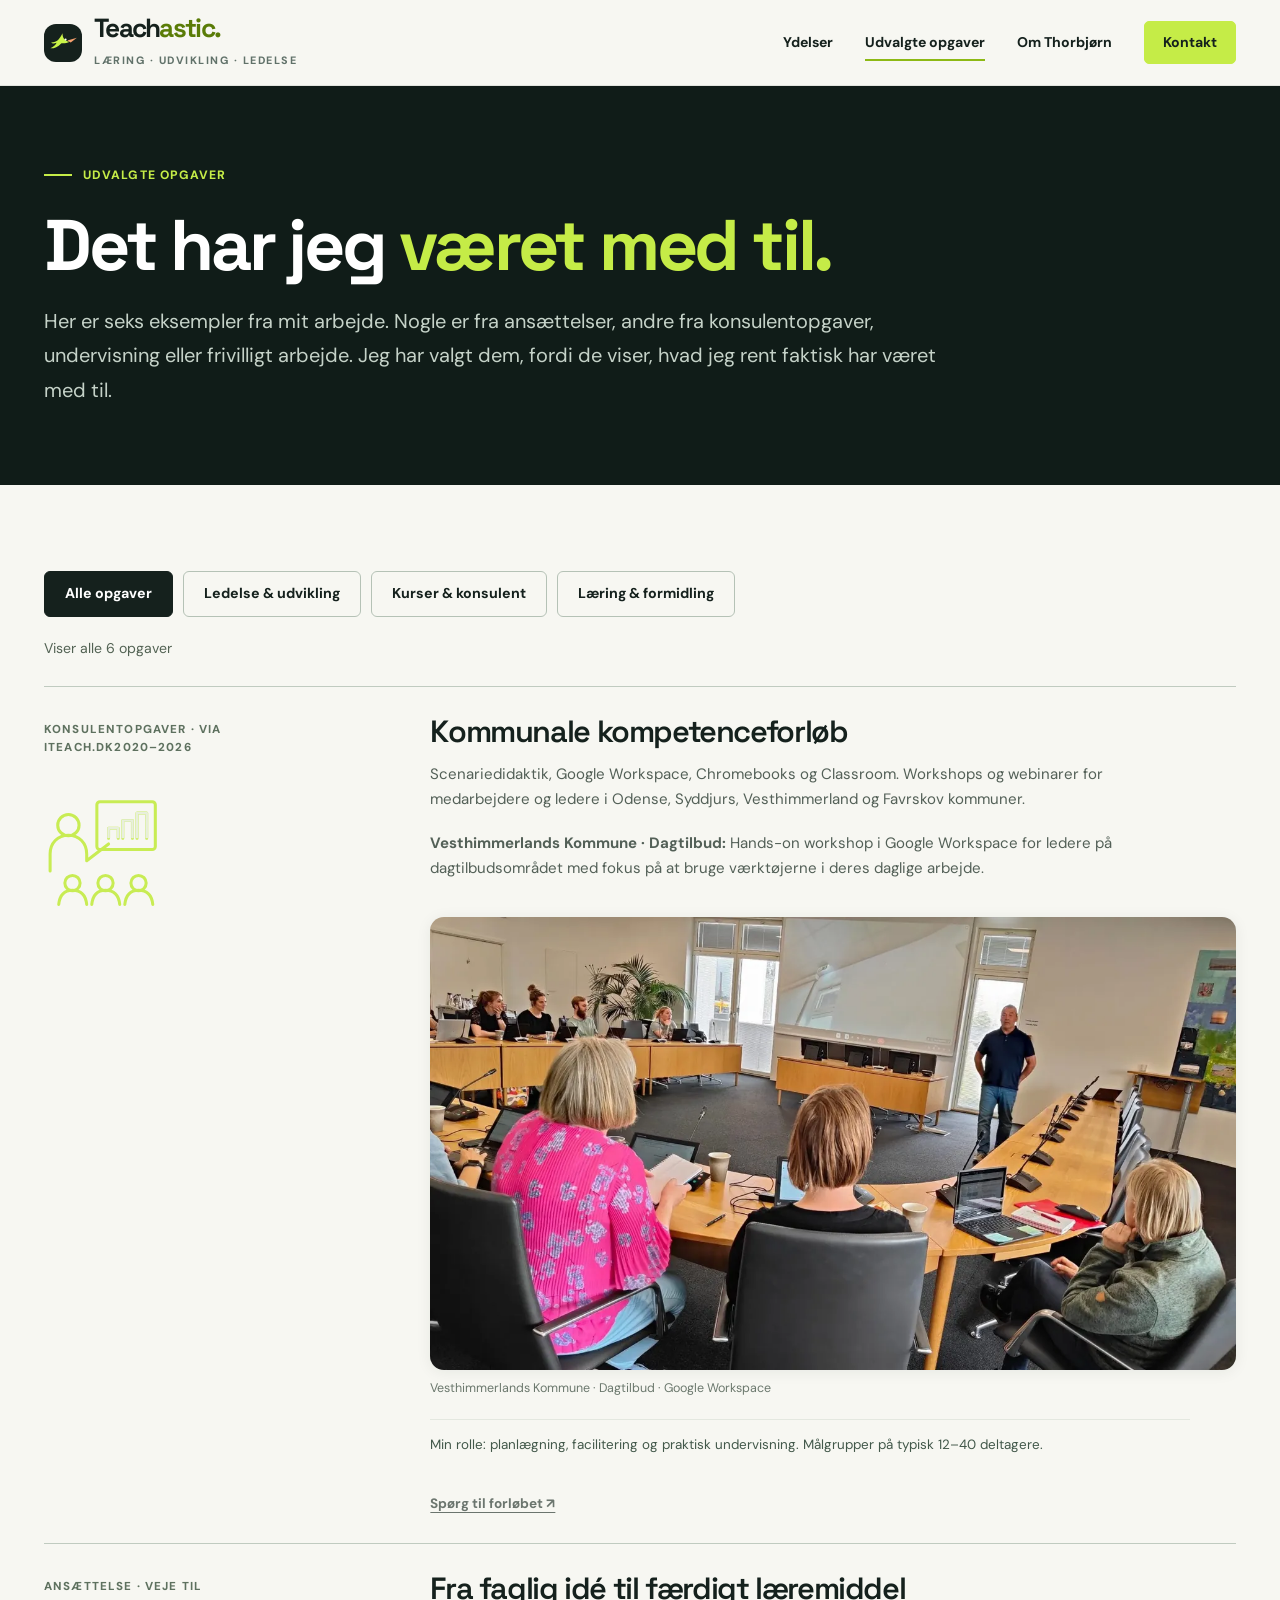
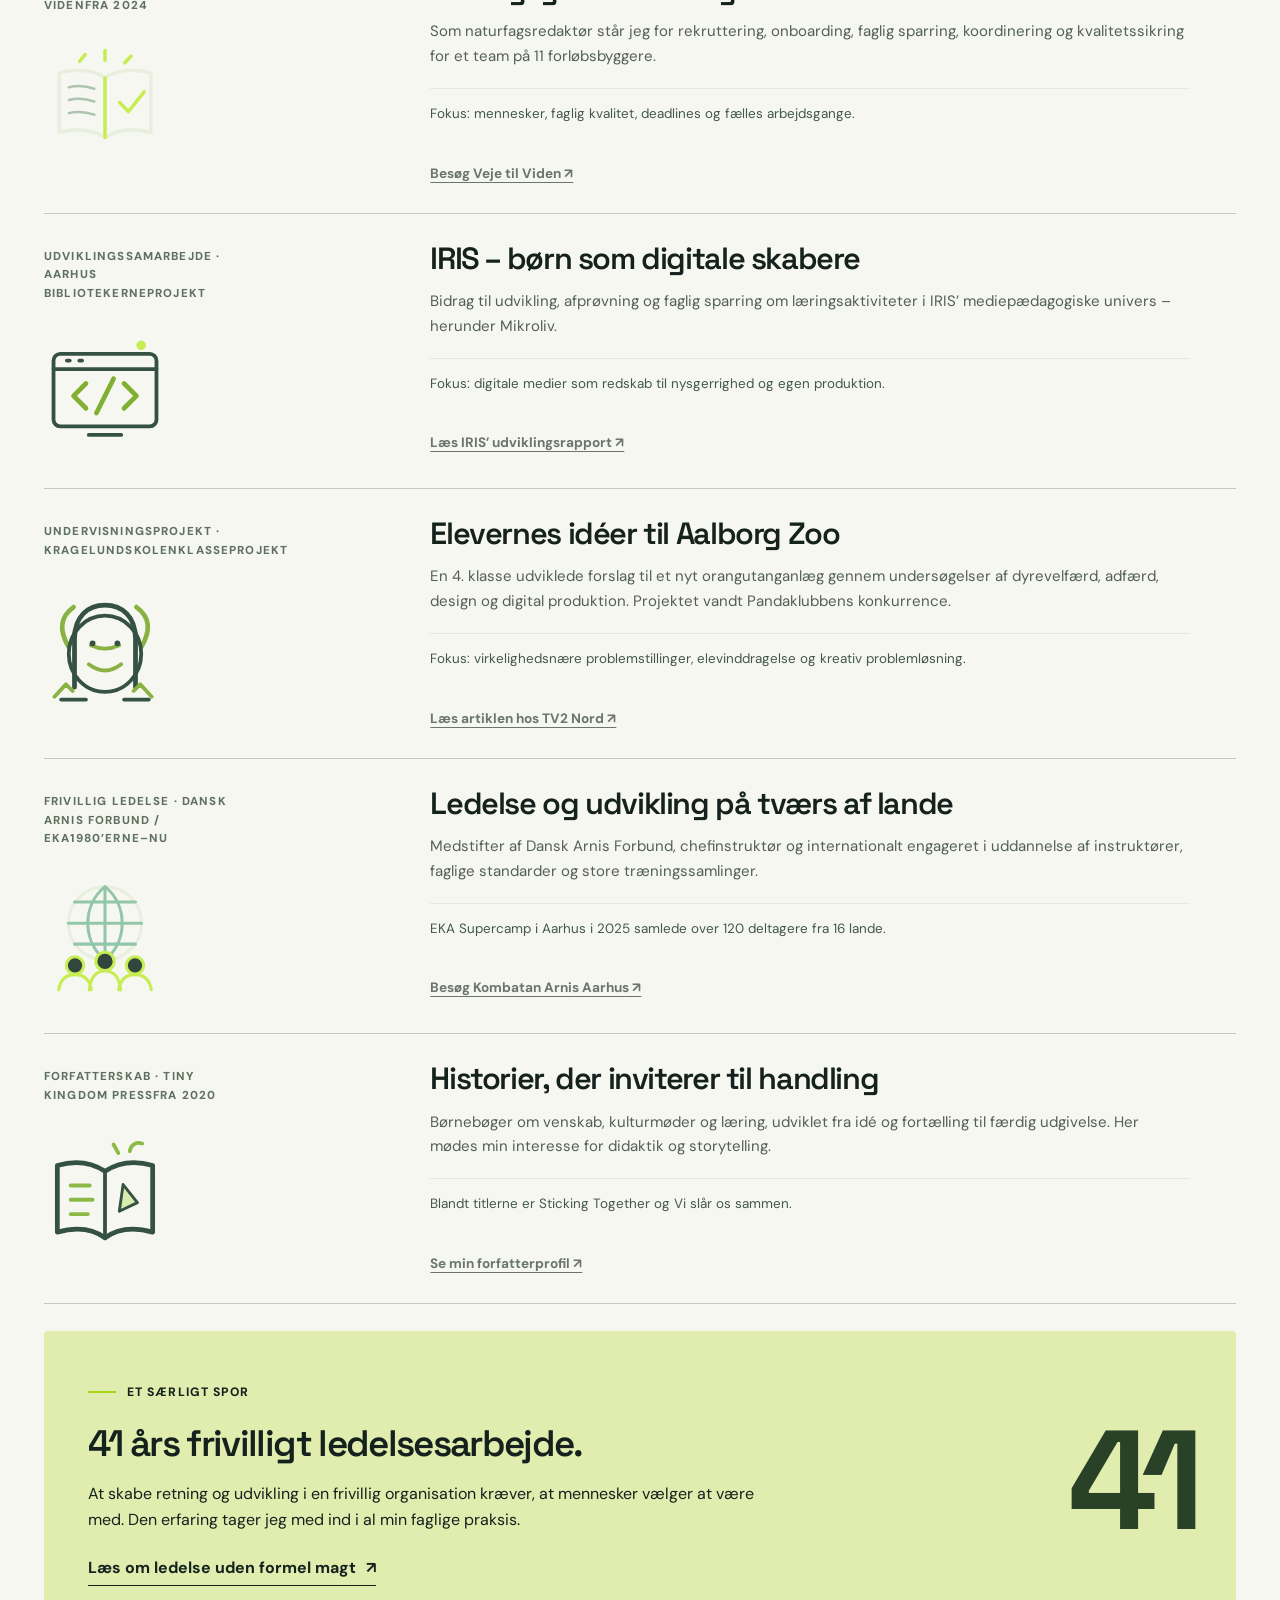
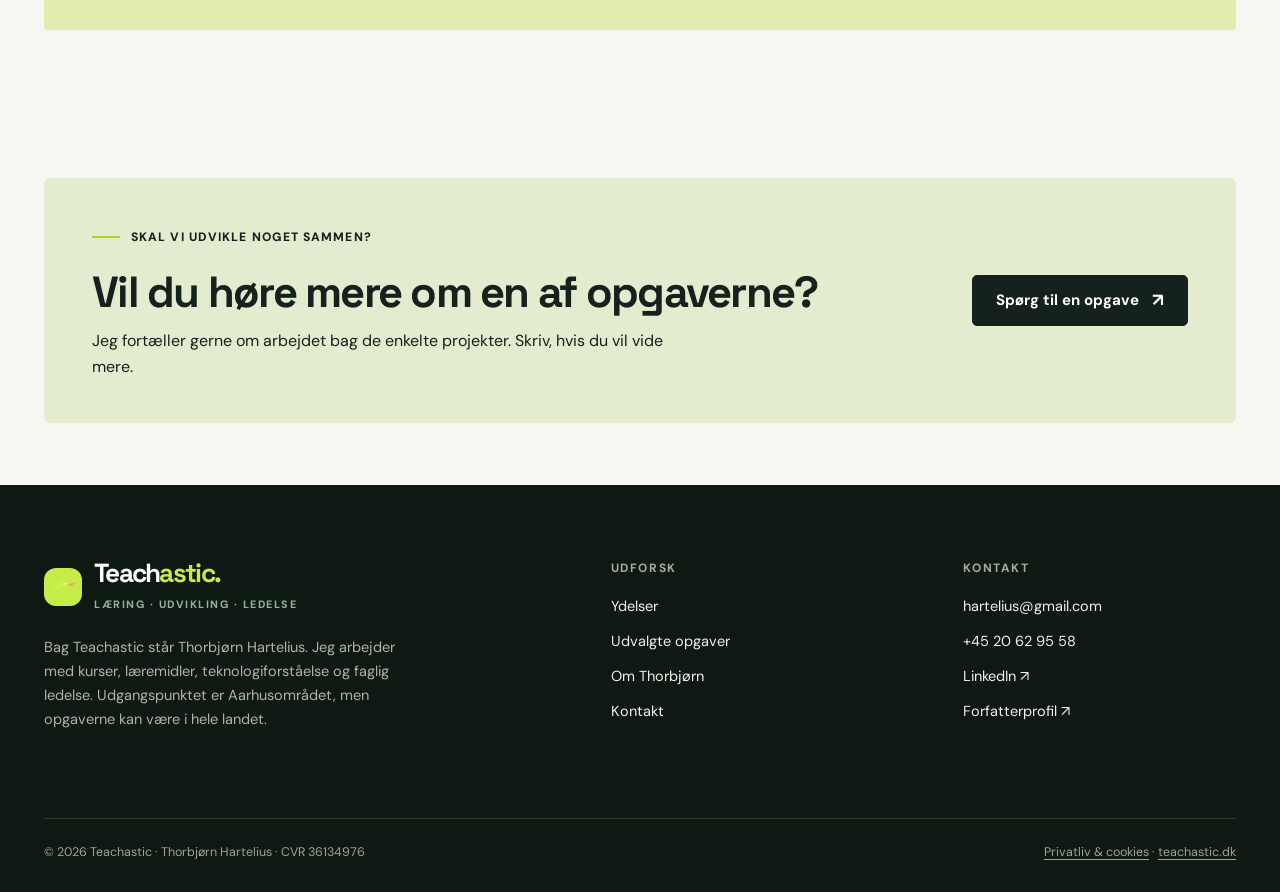
==== cases.html @ b23a57dc "Præcisér Vesthimmerlands Kommune: dagtilbud og Google Workspace" ====
<!doctype html><html lang="da"><head><meta charset="utf-8"><meta name="viewport" content="width=device-width,initial-scale=1"><meta name="theme-color" content="#101c18"><meta name="description" content="Konkrete projekter fra Thorbjørn Hartelius: kommunale konsulentforløb, Veje til Viden, IRIS, Aalborg Zoo, internationalt frivilligt lederskab og forfatterskab."><title>Udvalgte opgaver og cases | Teachastic</title><link rel="canonical" href="https://www.teachastic.dk/cases.html"><meta property="og:type" content="website"><meta property="og:locale" content="da_DK"><meta property="og:title" content="Udvalgte opgaver og cases | Teachastic"><meta property="og:description" content="Konkrete projekter fra Thorbjørn Hartelius: kommunale konsulentforløb, Veje til Viden, IRIS, Aalborg Zoo, internationalt frivilligt lederskab og forfatterskab."><meta property="og:url" content="https://www.teachastic.dk/cases.html"><link rel="icon" type="image/svg+xml" href="assets/favicon.svg"><link rel="stylesheet" href="assets/style.css"><script src="assets/site.js" defer></script><script type="application/ld+json">{"@context": "https://schema.org", "@type": "ProfessionalService", "name": "Teachastic", "url": "https://www.teachastic.dk/", "description": "Læring, kompetenceudvikling og ledelse i praksis", "founder": {"@type": "Person", "name": "Thorbjørn Hartelius"}, "areaServed": "Danmark", "email": "hartelius@gmail.com", "telephone": "+45 20 62 95 58"}</script></head><body><a href="#main" class="skip-link">Gå til indhold</a><header class="site-header"><div class="container nav-shell"><a class="brand" href="index.html" aria-label="Teachastic – til forsiden"><span class="brand-icon"><img src="assets/teachastic-bird.svg" alt="" width="33" height="33"></span><span><span class="brand-name">Teach<span class="accent">astic.</span></span><span class="brand-caption">Læring · Udvikling · Ledelse</span></span></a><button type="button" class="menu-toggle" aria-label="Åbn menu" aria-expanded="false" aria-controls="main-navigation"><svg viewBox="0 0 24 24" fill="none" stroke="currentColor" stroke-width="2" aria-hidden="true"><path d="M4 7h16M4 12h16M4 17h16"/></svg></button><nav class="nav-links" id="main-navigation" aria-label="Hovednavigation"><a href="ydelser.html">Ydelser</a><a href="cases.html" aria-current="page">Udvalgte opgaver</a><a href="om.html">Om Thorbjørn</a><a href="kontakt.html" class="button button-solid">Kontakt</a></nav></div></header><main id="main"><section class="page-hero"><div class="container"><span class="eyebrow on-dark">Udvalgte opgaver</span><h1>Det har jeg <em>været med til.</em></h1><p>Her er seks eksempler fra mit arbejde. Nogle er fra ansættelser, andre fra konsulentopgaver, undervisning eller frivilligt arbejde. Jeg har valgt dem, fordi de viser, hvad jeg rent faktisk har været med til.</p></div></section><section class="section"><div class="container"><div class="case-filter" role="group" aria-label="Filtrér opgaver"><button type="button" class="filter-btn" data-filter="alle" aria-pressed="true">Alle opgaver</button><button type="button" class="filter-btn" data-filter="ledelse" aria-pressed="false">Ledelse &amp; udvikling</button><button type="button" class="filter-btn" data-filter="konsulent" aria-pressed="false">Kurser &amp; konsulent</button><button type="button" class="filter-btn" data-filter="formidling" aria-pressed="false">Læring &amp; formidling</button></div><p class="filter-result" id="case-filter-status" aria-live="polite" aria-atomic="true">Viser alle 6 opgaver</p><h2 class="sr-only">Udvalgte projekter og opgaver</h2><div class="portfolio-grid"><article class="portfolio-card" data-category="konsulent" id="kommuner"><div class="case-aside"><div class="case-label"><span>Konsulentopgaver · via iTeach.dk</span><span>2020–2026</span></div><img class="case-aside-icon" src="assets/icon-kursus.svg" alt="" role="presentation" width="122" height="122" loading="lazy" decoding="async"></div><h3>Kommunale kompetenceforløb</h3><p>Scenariedidaktik, Google Workspace, Chromebooks og Classroom. Workshops og webinarer for medarbejdere og ledere i Odense, Syddjurs, Vesthimmerland og Favrskov kommuner.</p><p><strong>Vesthimmerlands Kommune · Dagtilbud:</strong> Hands-on workshop i Google Workspace for ledere på dagtilbudsområdet med fokus på at bruge værktøjerne i deres daglige arbejde.</p><figure class="portfolio-photo"><img class="portfolio-photo-image" src="assets/teachastic-vesthimmerland-workspace.webp" alt="Google Workspace-workshop for ledere på dagtilbudsområdet i Vesthimmerlands Kommune" width="1300" height="731" loading="lazy" decoding="async"><figcaption>Vesthimmerlands Kommune · Dagtilbud · Google Workspace</figcaption></figure><p class="portfolio-focus">Min rolle: planlægning, facilitering og praktisk undervisning. Målgrupper på typisk 12–40 deltagere.</p><div class="portfolio-bottom"><a href="kontakt.html">Spørg til forløbet ↗</a></div></article><article class="portfolio-card" data-category="ledelse" id="veje"><div class="case-aside"><div class="case-label"><span>Ansættelse · Veje til Viden</span><span>Fra 2024</span></div><img class="case-aside-icon" src="assets/icon-redaktion.svg" alt="" role="presentation" width="122" height="122" loading="lazy" decoding="async"></div><h3>Fra faglig idé til færdigt læremiddel</h3><p>Som naturfagsredaktør står jeg for rekruttering, onboarding, faglig sparring, koordinering og kvalitetssikring for et team på 11 forløbsbyggere.</p><p class="portfolio-focus">Fokus: mennesker, faglig kvalitet, deadlines og fælles arbejdsgange.</p><div class="portfolio-bottom"><a href="https://vejetilviden.com/" target="_blank" rel="noopener noreferrer">Besøg Veje til Viden ↗</a></div></article><article class="portfolio-card" data-category="formidling" id="iris"><div class="case-aside"><div class="case-label"><span>Udviklingssamarbejde · Aarhus Bibliotekerne</span><span>Projekt</span></div><img class="case-aside-icon" src="assets/icon-iris.svg" alt="" role="presentation" width="122" height="122" loading="lazy" decoding="async"></div><h3>IRIS – børn som digitale skabere</h3><p>Bidrag til udvikling, afprøvning og faglig sparring om læringsaktiviteter i IRIS’ mediepædagogiske univers – herunder Mikroliv.</p><p class="portfolio-focus">Fokus: digitale medier som redskab til nysgerrighed og egen produktion.</p><div class="portfolio-bottom"><a href="https://iris.aarhus.dk/om-iris/rapport-fra-udviklingen-af-projektet" target="_blank" rel="noopener noreferrer">Læs IRIS’ udviklingsrapport ↗</a></div></article><article class="portfolio-card" data-category="formidling" id="zooprojekt"><div class="case-aside"><div class="case-label"><span>Undervisningsprojekt · Kragelundskolen</span><span>Klasseprojekt</span></div><img class="case-aside-icon" src="assets/icon-zoo.svg" alt="" role="presentation" width="122" height="122" loading="lazy" decoding="async"></div><h3>Elevernes idéer til Aalborg Zoo</h3><p>En 4. klasse udviklede forslag til et nyt orangutanganlæg gennem undersøgelser af dyrevelfærd, adfærd, design og digital produktion. Projektet vandt Pandaklubbens konkurrence.</p><p class="portfolio-focus">Fokus: virkelighedsnære problemstillinger, elevinddragelse og kreativ problemløsning.</p><div class="portfolio-bottom"><a href="https://www.tv2nord.dk/nordjylland/klassefest-med-orangutanger" target="_blank" rel="noopener noreferrer">Læs artiklen hos TV2 Nord ↗</a></div></article><article class="portfolio-card" data-category="ledelse" id="arnis"><div class="case-aside"><div class="case-label"><span>Frivillig ledelse · Dansk Arnis Forbund / EKA</span><span>1980’erne–nu</span></div><img class="case-aside-icon" src="assets/icon-international.svg" alt="" role="presentation" width="122" height="122" loading="lazy" decoding="async"></div><h3>Ledelse og udvikling på tværs af lande</h3><p>Medstifter af Dansk Arnis Forbund, chefinstruktør og internationalt engageret i uddannelse af instruktører, faglige standarder og store træningssamlinger.</p><p class="portfolio-focus">EKA Supercamp i Aarhus i 2025 samlede over 120 deltagere fra 16 lande.</p><div class="portfolio-bottom"><a href="http://kombatan-arnis.dk/" target="_blank" rel="noopener noreferrer">Besøg Kombatan Arnis Aarhus ↗</a></div></article><article class="portfolio-card" data-category="formidling" id="forfatter"><div class="case-aside"><div class="case-label"><span>Forfatterskab · Tiny Kingdom Press</span><span>Fra 2020</span></div><img class="case-aside-icon" src="assets/icon-fortaelling.svg" alt="" role="presentation" width="122" height="122" loading="lazy" decoding="async"></div><h3>Historier, der inviterer til handling</h3><p>Børnebøger om venskab, kulturmøder og læring, udviklet fra idé og fortælling til færdig udgivelse. Her mødes min interesse for didaktik og storytelling.</p><p class="portfolio-focus">Blandt titlerne er Sticking Together og Vi slår os sammen.</p><div class="portfolio-bottom"><a href="https://bogbrancheguiden.dk/profil/thorbjoern-hartelius/" target="_blank" rel="noopener noreferrer">Se min forfatterprofil ↗</a></div></article></div><div class="case-highlight"><div><span class="eyebrow">Et særligt spor</span><h3>41 års frivilligt ledelsesarbejde.</h3><p>At skabe retning og udvikling i en frivillig organisation kræver, at mennesker vælger at være med. Den erfaring tager jeg med ind i al min faglige praksis.</p><a class="text-link" href="om.html#frivillig">Læs om ledelse uden formel magt <span aria-hidden="true">↗</span></a></div><div class="large-number" aria-label="41 år">41</div></div></div></section><section class="section-sm"><div class="container"><div class="cta-band"><div><span class="eyebrow">Skal vi udvikle noget sammen?</span><h2>Vil du høre mere om en af opgaverne?</h2><p>Jeg fortæller gerne om arbejdet bag de enkelte projekter. Skriv, hvis du vil vide mere.</p></div><div class="button-row"><a class="button button-dark" href="kontakt.html">Spørg til en opgave <span class="arrow" aria-hidden="true">↗</span></a></div></div></div></section></main><footer class="footer"><div class="container"><div class="footer-grid"><div><a class="brand" href="index.html" aria-label="Teachastic – til forsiden"><span class="brand-icon"><img src="assets/teachastic-bird.svg" alt="" width="33" height="33"></span><span><span class="brand-name">Teach<span class="accent">astic.</span></span><span class="brand-caption">Læring · Udvikling · Ledelse</span></span></a><p class="footer-about">Bag Teachastic står Thorbjørn Hartelius. Jeg arbejder med kurser, læremidler, teknologiforståelse og faglig ledelse. Udgangspunktet er Aarhusområdet, men opgaverne kan være i hele landet.</p></div><div><h4>Udforsk</h4><div class="footer-links"><a href="ydelser.html">Ydelser</a><a href="cases.html">Udvalgte opgaver</a><a href="om.html">Om Thorbjørn</a><a href="kontakt.html">Kontakt</a></div></div><div><h4>Kontakt</h4><div class="footer-links"><a href="mailto:hartelius@gmail.com">hartelius@gmail.com</a><a href="tel:+4520629558">+45 20 62 95 58</a><a href="https://www.linkedin.com/in/thorbj%C3%B8rnhartelius/" target="_blank" rel="noopener noreferrer">LinkedIn ↗</a><a href="https://bogbrancheguiden.dk/profil/thorbjoern-hartelius/" target="_blank" rel="noopener noreferrer">Forfatterprofil ↗</a></div></div></div><div class="footer-bottom"><span>© <span id="year">2026</span> Teachastic · Thorbjørn Hartelius · CVR 36134976</span><span><a href="privatliv.html">Privatliv &amp; cookies</a> · <a href="https://www.teachastic.dk/" rel="home">teachastic.dk</a></span></div></div></footer><button type="button" class="back-to-top" aria-label="Til toppen" title="Til toppen">↑</button></body></html>
---- assets/style.css ----
/* Teachastic — visuel identitet 2026 */
@import url('https://fonts.googleapis.com/css2?family=DM+Sans:wght@400;500;600;700&family=Space+Grotesk:wght@400;500;600;700&display=swap');
:root{--ink:#15211d;--ink-2:#20312a;--deep:#101c18;--green:#c5ec47;--green-2:#a9d51d;--paper:#f7f7f2;--cream:#f0f1e9;--white:#fff;--muted:#66716b;--line:#dbe1d8;--orange:#f6a27b;--lav:#cbc6fb;--radius:22px;--shadow:0 18px 44px rgba(11,28,20,.12);--container:1200px}
*,*::before,*::after{box-sizing:border-box}html{scroll-behavior:smooth;scroll-padding-top:95px}body{margin:0;background:var(--paper);color:var(--ink);font-family:'DM Sans',Arial,sans-serif;font-size:16px;line-height:1.65;-webkit-font-smoothing:antialiased}img{display:block;max-width:100%}a{color:inherit;text-decoration:none}button{font:inherit;cursor:pointer}strong{font-weight:700}p{margin:0 0 1.2rem}ul{margin-top:0}h1,h2,h3,h4{font-family:'Space Grotesk','DM Sans',Arial,sans-serif;letter-spacing:-.045em;line-height:1.08;margin:0 0 1.1rem;text-wrap:balance}h1{font-size:clamp(3.25rem,7.2vw,7.6rem);font-weight:700}h2{font-size:clamp(2.5rem,5.3vw,5.3rem);font-weight:700}h3{font-size:clamp(1.5rem,2.4vw,2.35rem);font-weight:600}h4{font-size:1.17rem}::selection{background:var(--green);color:var(--ink)}:focus-visible{outline:3px solid #8daefc;outline-offset:4px}.skip-link{position:absolute;left:12px;top:-70px;z-index:200;background:var(--green);padding:12px 17px;border-radius:9px}.skip-link:focus{top:12px}.container{width:min(var(--container),calc(100% - 88px));margin-inline:auto}.narrow{max-width:860px}.section{padding:110px 0}.section-sm{padding:78px 0}.section-header{display:flex;align-items:end;justify-content:space-between;gap:35px;margin-bottom:46px}.section-header p{max-width:430px;color:var(--muted);margin-bottom:8px}.eyebrow{display:inline-flex;align-items:center;gap:11px;letter-spacing:.13em;text-transform:uppercase;font-weight:800;font-size:.72rem;line-height:1.4;margin-bottom:23px}.eyebrow::before{content:'';width:28px;height:2px;background:var(--green-2)}.eyebrow.on-dark{color:var(--green)}.eyebrow.on-dark:before{background:var(--green)}.muted{color:var(--muted)}.on-dark-text{color:#d3dbd5}.text-link{display:inline-flex;align-items:center;gap:10px;font-weight:700;border-bottom:1px solid currentColor;padding:2px 0 4px;transition:gap .2s}.text-link:hover{gap:17px}.text-link.light{color:var(--green)}.button{display:inline-flex;align-items:center;justify-content:center;gap:13px;min-height:52px;border-radius:100px;padding:12px 23px;font-size:.94rem;font-weight:700;transition:transform .2s,background .2s,box-shadow .2s;white-space:normal;text-align:center}.button:hover{transform:translateY(-2px)}.button-solid{background:var(--green);color:var(--ink);border:1px solid var(--green)}.button-solid:hover{background:#e0ff6e;box-shadow:0 10px 25px #c5ec4730}.button-dark{background:var(--ink);color:#fff;border:1px solid var(--ink)}.button-outline{background:transparent;border:1px solid #9fb1a5;color:var(--ink)}.button-outline-light{background:transparent;border:1px solid #ffffff63;color:#fff}.button-row{display:flex;flex-wrap:wrap;align-items:center;gap:13px}.arrow{font-size:1.2em;line-height:1}.pill{font-size:.73rem;letter-spacing:.06em;text-transform:uppercase;font-weight:800;padding:6px 12px;border:1px solid #d7dfd5;border-radius:50px;display:inline-block}.card-arrow{width:40px;height:40px;border:1px solid #c9d5cb;border-radius:50%;display:grid;place-items:center;flex:none;font-size:1.25rem;transition:transform .2s,background .2s}.card-link:hover .card-arrow{transform:rotate(-40deg);background:var(--green);border-color:var(--green)}
/* Header */
.site-header{height:86px;position:sticky;top:0;z-index:100;background:rgba(247,247,242,.96);border-bottom:1px solid rgba(18,42,28,.09);backdrop-filter:blur(14px)}.nav-shell{height:100%;display:flex;align-items:center;justify-content:space-between;gap:20px}.brand{display:flex;align-items:center;gap:12px;flex:none}.brand-icon{height:38px;width:38px;display:grid;place-items:center;background:var(--ink);border-radius:12px;color:var(--green)}.brand-icon svg{width:29px;height:29px}.brand-name{font-family:'Space Grotesk',sans-serif;font-size:1.64rem;font-weight:700;letter-spacing:-.065em;line-height:1}.brand-name .accent{color:#7da900}.brand-caption{display:block;text-transform:uppercase;letter-spacing:.16em;font-weight:800;font-size:.51rem;color:#61726a;margin-top:6px}.nav-links{display:flex;align-items:center;gap:32px;margin-left:auto}.nav-links a{font-size:.88rem;font-weight:700;position:relative}.nav-links a:not(.button)::after{content:'';position:absolute;left:0;bottom:-7px;width:0;height:2px;background:#8db915;transition:width .2s}.nav-links a:hover::after,.nav-links a[aria-current='page']::after{width:100%}.nav-links .button{min-height:43px;padding:9px 18px}.menu-toggle{display:none;background:none;border:1px solid #c8d1ca;width:44px;height:44px;border-radius:50%;align-items:center;justify-content:center;color:var(--ink)}.menu-toggle svg{width:22px}
/* Home Hero */
.hero{background:var(--deep);color:white;overflow:hidden;position:relative}.hero::before{content:'';position:absolute;right:-110px;top:-170px;width:650px;height:650px;background:radial-gradient(circle,rgba(197,236,71,.14),transparent 65%);pointer-events:none}.hero .container{padding-top:92px;padding-bottom:84px}.hero-grid{display:grid;grid-template-columns:1.04fr .96fr;gap:56px;align-items:center}.hero h1{max-width:760px}.hero h1 .bright{color:var(--green)}.hero-intro{max-width:590px;font-size:clamp(1.04rem,1.65vw,1.23rem);line-height:1.7;color:#cbd4cc;margin-bottom:30px}.hero-note{display:flex;align-items:center;gap:13px;color:#b9c6bb;font-size:.82rem;margin-top:35px}.hero-note .line{width:45px;height:1px;background:#9aa89a}.hero-art{position:relative;min-height:630px}.hero-photo{position:absolute;inset:15px 26px 70px 20px;border-radius:170px 22px 22px 22px;overflow:hidden;background:linear-gradient(120deg,#74846a,#313f37)}.hero-photo img{width:100%;height:100%;object-fit:cover;object-position:center;filter:saturate(.84)}.hero-photo::after{content:'';position:absolute;inset:0;background:linear-gradient(180deg,transparent 36%,#101c18bb 100%)}.hero-caption{position:absolute;bottom:100px;left:50px;right:70px;z-index:2;font-family:'Space Grotesk',sans-serif;font-size:clamp(1.35rem,2.5vw,2.4rem);font-weight:600;line-height:1.18;letter-spacing:-.03em}.hero-orbit{position:absolute;right:0;top:0;border:1px solid #d3ea7c80;width:150px;height:150px;border-radius:50%;display:grid;place-items:center;z-index:4;background:#1d2b22ea;transform:rotate(9deg)}.hero-orbit span{text-align:center;font-size:.7rem;line-height:1.4;font-weight:800;letter-spacing:.12em;text-transform:uppercase;color:var(--green)}.hero-sticker{position:absolute;bottom:11px;right:1px;z-index:5;background:var(--green);color:var(--ink);width:260px;padding:21px 25px;border-radius:16px;box-shadow:var(--shadow);transform:rotate(-4deg)}.hero-sticker b{display:block;font:700 1.2rem 'Space Grotesk',sans-serif;letter-spacing:-.04em}.hero-sticker span{font-size:.82rem;line-height:1.4;display:block;margin-top:5px}.micro{font-size:.7rem;letter-spacing:.1em;text-transform:uppercase;font-weight:800}.stats-strip{background:#e9eddf;border-bottom:1px solid var(--line)}.stats-grid{display:grid;grid-template-columns:repeat(4,1fr)}.stat{padding:32px 22px 28px;border-right:1px solid #d1d9c8}.stat:first-child{padding-left:0}.stat:last-child{border:0}.stat b{display:block;font:700 clamp(2rem,3.7vw,3.2rem) 'Space Grotesk';letter-spacing:-.065em;line-height:1.1}.stat span{display:block;font-size:.79rem;color:#59685e;max-width:180px;line-height:1.4;margin-top:8px}
/* modular sections */
.intro-layout{display:grid;grid-template-columns:.75fr 1.25fr;gap:90px}.intro-layout .intro-lead{font-size:clamp(1.35rem,2.4vw,2rem);font-family:'Space Grotesk',sans-serif;letter-spacing:-.04em;line-height:1.45}.step-line{display:grid;grid-template-columns:repeat(3,1fr);gap:16px;margin-top:43px}.step{border-top:2px solid #b8cdb5;padding-top:19px}.step-number{font:700 1rem 'Space Grotesk';color:#8fac13}.step h4{font-family:'DM Sans',sans-serif;letter-spacing:0;margin:9px 0 6px}.step p{font-size:.86rem;color:var(--muted)}.services-zone{background:#e9eee4}.service-grid{display:grid;grid-template-columns:repeat(2,minmax(0,1fr));gap:18px}.service-card{position:relative;border-radius:var(--radius);padding:36px;min-height:340px;display:flex;flex-direction:column;justify-content:space-between;overflow:hidden;transition:transform .25s,box-shadow .25s}.service-card:hover{transform:translateY(-5px);box-shadow:var(--shadow)}.service-card:nth-child(1){background:#182b20;color:#fff}.service-card:nth-child(2){background:#d9e99e;color:var(--ink)}.service-card:nth-child(3){background:#eddbce;color:var(--ink)}.service-card:nth-child(4){background:#dcdcef;color:var(--ink)}.service-top{display:flex;justify-content:space-between;align-items:start;gap:16px}.service-card .service-index{font-size:.78rem;letter-spacing:.15em;font-weight:700;opacity:.75}.service-card h3{max-width:430px;margin-bottom:12px}.service-card p{max-width:415px;line-height:1.5;font-size:.95rem}.service-card:nth-child(1) .card-arrow{border-color:#afc8b6;color:#fff}.service-card:nth-child(1):hover .card-arrow{color:var(--ink)}.service-shape{position:absolute;width:160px;height:160px;border:1px solid currentColor;opacity:.13;right:-35px;top:70px;border-radius:45px;transform:rotate(35deg);pointer-events:none}.service-card:hover .service-shape{transform:rotate(58deg);transition:transform .8s}.tags{display:flex;flex-wrap:wrap;gap:9px}.tags span{display:inline-flex;align-items:center;border-radius:100px;padding:5px 12px;border:1px solid #b9c8bc;font-size:.73rem;font-weight:700}.dark-section{background:var(--deep);color:white}.dark-section .section-header p{color:#b2bfb5}.case-grid{display:grid;grid-template-columns:repeat(3,minmax(0,1fr));gap:18px}.case-card{background:#203129;border:1px solid #334b3c;border-radius:var(--radius);overflow:hidden;display:flex;flex-direction:column;min-height:355px;transition:transform .2s,background .2s}.case-card:hover{background:#2b4133;transform:translateY(-3px)}.case-card .case-visual{min-height:130px;background:#2b4033;display:flex;align-items:center;justify-content:space-between;padding:24px 27px;position:relative;overflow:hidden}.case-card .case-visual span{font-family:'Space Grotesk';font-weight:700;font-size:1.1rem;position:relative;z-index:2}.case-card .case-visual .decor{font-family:'Space Grotesk';font-weight:700;font-size:6rem;letter-spacing:-.1em;line-height:1;opacity:.19;position:absolute;right:-7px;bottom:-27px}.case-card:nth-child(1) .case-visual{background:#d5eb75;color:#12241a}.case-card:nth-child(2) .case-visual{background:#cbbaf1;color:#12241a}.case-card:nth-child(3) .case-visual{background:#f1ad8b;color:#12241a}.case-body{padding:28px 27px 25px;display:flex;flex-direction:column;flex:1}.case-card .case-body .meta{font-size:.71rem;letter-spacing:.13em;text-transform:uppercase;color:#afc9b5;font-weight:800;margin-bottom:14px}.case-card h3{font-size:1.65rem;margin-bottom:12px}.case-card p{color:#c2d0c6;font-size:.89rem;line-height:1.6}.case-card .case-footer{display:flex;align-items:center;justify-content:space-between;margin-top:auto;padding-top:21px;color:var(--green);font-size:.88rem;font-weight:700}.case-card .case-footer span:last-child{font-size:1.45rem}.quote-zone{background:var(--green);padding:76px 0}.quote-layout{display:grid;grid-template-columns:130px 1fr;gap:40px;align-items:start}.quote-mark{font:700 11rem/.85 Georgia,serif;color:#294021;opacity:.23}.quote-zone blockquote{margin:0;max-width:920px;font:600 clamp(1.65rem,3.1vw,3rem)/1.3 'Space Grotesk',sans-serif;letter-spacing:-.045em}.quote-attribution{margin-top:28px;font-size:.86rem;font-weight:700}.quote-attribution a{text-decoration:underline;text-underline-offset:3px}.about-teaser{display:grid;grid-template-columns:1fr 1fr;gap:80px;align-items:center}.portrait-card{min-height:470px;background:var(--ink);border-radius:var(--radius);position:relative;overflow:hidden;display:flex;align-items:center;justify-content:center}.portrait-card::before{content:'';position:absolute;width:430px;height:430px;border:1px solid #8eb76678;border-radius:50%;transform:translate(-120px,-50px)}.portrait-card::after{content:'';position:absolute;width:350px;height:350px;border:1px solid #8eb76645;border-radius:50%;transform:translate(120px,100px)}.portrait-monogram{font:700 clamp(8rem,20vw,16rem)/1 'Space Grotesk';letter-spacing:-.14em;color:var(--green);transform:translateX(-20px);z-index:1}.portrait-label{position:absolute;z-index:2;bottom:26px;left:27px;right:27px;color:white;display:flex;justify-content:space-between;align-items:end;gap:18px;font-size:.8rem}.portrait-label strong{display:block;font:600 1.28rem 'Space Grotesk';letter-spacing:-.03em}.about-teaser .lead{font-size:1.16rem;line-height:1.75}.credential-list{list-style:none;padding:0;margin:27px 0 30px}.credential-list li{border-top:1px solid var(--line);padding:12px 0;display:flex;gap:12px;font-size:.94rem}.credential-list li::before{content:'↗';color:#829e1c;font-weight:700}.cta-band{background:#d9eab1;border-radius:28px;padding:54px 62px;display:grid;grid-template-columns:1.4fr .6fr;align-items:center;gap:30px}.cta-band h2{font-size:clamp(2rem,4.3vw,4rem);margin-bottom:12px}.cta-band p{max-width:610px;margin:0}.cta-band .button-row{justify-content:flex-end}
/* subpage */
.page-hero{background:var(--deep);color:#fff;overflow:hidden;position:relative}.page-hero::after{content:'';position:absolute;width:460px;height:460px;border:1px solid #c5ec4740;border-radius:50%;right:-120px;top:-250px;pointer-events:none}.page-hero .container{padding-top:91px;padding-bottom:93px;position:relative;z-index:1}.page-hero h1{font-size:clamp(3.2rem,7vw,6.8rem);max-width:1040px;margin-bottom:20px}.page-hero h1 em{color:var(--green);font-style:normal}.page-hero p{color:#c5d2c8;font-size:clamp(1.05rem,1.8vw,1.25rem);line-height:1.72;max-width:720px;margin:0}.page-hero .hero-tag{font-size:.8rem;font-weight:700;color:#b4c8b8;margin-top:29px}.page-hero .hero-tag span{display:inline-block;width:7px;height:7px;background:var(--green);border-radius:50%;margin-right:8px;vertical-align:middle}.service-detail{padding:80px 0;border-bottom:1px solid #d8e2d6}.service-detail-grid{display:grid;grid-template-columns:.87fr 1.13fr;gap:95px}.service-detail h2{font-size:clamp(2.1rem,4vw,3.5rem)}.service-detail .number{font:700 1rem 'Space Grotesk';color:#6d8b19;display:block;margin-bottom:23px}.service-detail p{color:#4d5c52}.feature-list{padding:0;list-style:none;display:grid;gap:11px;margin:20px 0 30px}.feature-list li{padding:14px 17px 14px 44px;border-radius:11px;background:#e9eee6;position:relative;font-weight:600;font-size:.93rem}.feature-list li::before{content:'✓';position:absolute;left:18px;color:#648614;font-weight:800}.format-panel{margin-top:36px;display:grid;grid-template-columns:repeat(3,1fr);gap:14px}.format-panel div{border:1px solid #ccd8cd;border-radius:14px;padding:20px}.format-panel strong{display:block;font-family:'Space Grotesk';letter-spacing:-.03em}.format-panel span{font-size:.8rem;color:var(--muted)}.faq details{border-bottom:1px solid #cfd8cf;padding:22px 0}.faq summary{cursor:pointer;font-family:'Space Grotesk';font-size:1.16rem;font-weight:700;letter-spacing:-.03em;list-style:none;display:flex;justify-content:space-between;gap:24px}.faq summary::-webkit-details-marker{display:none}.faq summary::after{content:'+';font-size:1.5rem;line-height:1}.faq details[open] summary::after{content:'−'}.faq p{max-width:780px;color:#5b665d;margin:13px 0 0}.case-filter{display:flex;flex-wrap:wrap;gap:10px;margin-bottom:32px}.filter-btn{background:transparent;border:1px solid #b5c2b6;border-radius:99px;padding:10px 20px;font-weight:700;font-size:.89rem;color:var(--ink)}.filter-btn:hover,.filter-btn[aria-pressed='true']{background:var(--ink);border-color:var(--ink);color:#fff}.portfolio-grid{display:grid;grid-template-columns:repeat(2,minmax(0,1fr));gap:18px}.portfolio-card{background:#fff;border:1px solid var(--line);border-radius:var(--radius);padding:32px;min-height:295px;display:flex;flex-direction:column}.portfolio-card[hidden]{display:none}.portfolio-card .case-label{font-size:.72rem;font-weight:800;letter-spacing:.1em;text-transform:uppercase;color:#5b7048;display:flex;justify-content:space-between;gap:10px;margin-bottom:21px}.portfolio-card h3{margin-bottom:14px}.portfolio-card p{font-size:.94rem;color:#536057;line-height:1.65}.portfolio-card .portfolio-bottom{margin-top:auto;padding-top:10px;font-size:.85rem;color:#6b756e}.portfolio-card .portfolio-bottom a{font-weight:700;text-decoration:underline;text-underline-offset:4px}.case-highlight{padding:44px;background:#d8eb8d;border-radius:var(--radius);display:grid;grid-template-columns:1.25fr .75fr;gap:30px;align-items:center;margin-top:27px}.case-highlight h3{font-size:2.3rem}.case-highlight .large-number{font:700 clamp(6rem,11vw,10rem)/1 'Space Grotesk';letter-spacing:-.09em;text-align:right}.timeline{display:grid;gap:0}.timeline-item{display:grid;grid-template-columns:180px 1fr;gap:34px;border-top:1px solid #ccd9ce;padding:24px 0}.timeline-item .year{color:#638114;font-weight:800;font-family:'Space Grotesk'}.timeline-item h3{font-size:1.3rem;letter-spacing:-.035em;margin:0 0 7px}.timeline-item p{color:#54635b;font-size:.92rem;margin:0}.bio-grid{display:grid;grid-template-columns:1.2fr .8fr;gap:84px}.bio-grid .bio-copy{font-size:1.05rem;line-height:1.8}.bio-aside{padding:34px;background:#e8eee3;border-radius:var(--radius);align-self:start}.bio-aside h3{font-size:1.6rem}.bio-aside ul{list-style:none;padding:0;margin:20px 0 0}.bio-aside li{border-top:1px solid #cdd8ca;padding:12px 0;font-size:.9rem}.story-pull{background:#d7e78f;padding:70px 0}.story-pull p{font:600 clamp(1.7rem,3.5vw,3.2rem)/1.35 'Space Grotesk';letter-spacing:-.04em;max-width:980px;margin:0}.contact-grid{display:grid;grid-template-columns:1fr 1fr;gap:50px}.contact-panel{background:#fff;border:1px solid var(--line);padding:46px;border-radius:var(--radius)}.contact-row{border-top:1px solid var(--line);padding:18px 0;display:grid;grid-template-columns:125px 1fr;gap:15px}.contact-row dt{font-weight:700;color:#67746a;font-size:.83rem}.contact-row dd{margin:0;font-size:1.06rem;font-weight:700;overflow-wrap:anywhere}.contact-row dd a{text-decoration:underline;text-underline-offset:5px}.contact-intro{font-size:1.25rem;line-height:1.65}.contact-external{margin-top:24px;padding:17px;border-radius:14px;background:#eef2eb;font-size:.83rem;color:#5e675f}.links-stack{display:flex;flex-direction:column;align-items:stretch;gap:14px;max-width:330px}.links-stack .button{justify-content:space-between}.legal-text{max-width:880px;font-size:.95rem;color:#546157}.legal-text h2{font-size:1.7rem;color:var(--ink);margin:30px 0 10px}
/* Footer */
.footer{background:#0e1914;color:#edf2ed;padding:75px 0 29px}.footer-grid{display:grid;grid-template-columns:1.25fr .7fr .7fr;gap:80px;padding-bottom:67px}.footer .brand-icon{background:var(--green);color:var(--ink)}.footer .brand-name{color:white}.footer .brand-name .accent{color:var(--green)}.footer .brand-caption{color:#96ae9b}.footer-about{margin-top:22px;color:#a8b7aa;max-width:360px;font-size:.91rem}.footer h4{font:700 .75rem 'DM Sans';letter-spacing:.13em;text-transform:uppercase;color:#9fae9f;margin:0 0 19px}.footer-links{display:grid;gap:11px}.footer-links a{font-size:.91rem;width:max-content;max-width:100%}.footer-links a:hover{text-decoration:underline;text-underline-offset:4px}.footer-bottom{padding-top:23px;border-top:1px solid #2a3b30;display:flex;justify-content:space-between;gap:20px;flex-wrap:wrap;color:#95a698;font-size:.78rem}.footer-bottom a{text-decoration:underline;text-underline-offset:3px}.back-to-top{position:fixed;bottom:22px;right:22px;background:var(--green);color:var(--ink);border:0;width:44px;height:44px;border-radius:50%;z-index:60;box-shadow:0 8px 22px #07150c33;display:grid;place-items:center;font-size:1.3rem;opacity:0;pointer-events:none;transform:translateY(10px);transition:opacity .2s,transform .2s}.back-to-top.is-visible{opacity:1;pointer-events:auto;transform:translateY(0)}
@media(max-width:1100px){.nav-links{gap:19px}.hero-grid{gap:22px}.hero-art{min-height:560px}.intro-layout{gap:48px}.about-teaser{gap:44px}.bio-grid{gap:45px}}
@media(max-width:850px){.container{width:min(var(--container),calc(100% - 42px))}.site-header{height:75px}.menu-toggle{display:flex}.nav-links{position:absolute;left:0;right:0;top:75px;background:var(--paper);border-bottom:1px solid var(--line);display:none;flex-direction:column;align-items:stretch;gap:0;padding:13px 21px 26px;box-shadow:0 20px 30px #10221a18}.nav-links.is-open{display:flex}.nav-links a:not(.button){display:block;padding:13px 0;font-size:1.04rem}.nav-links .button{margin-top:12px}.hero .container{padding-top:61px;padding-bottom:62px}.hero-grid{grid-template-columns:1fr}.hero h1{max-width:720px}.hero-art{min-height:520px;max-width:690px;width:100%;margin:0 auto}.hero-photo{inset:18px 40px 62px 0}.hero-orbit{right:8px}.stats-grid{grid-template-columns:repeat(2,1fr)}.stat:nth-child(2){border:0}.stat:nth-child(-n+2){border-bottom:1px solid #d1d9c8}.stat:nth-child(3){padding-left:0}.intro-layout,.about-teaser,.service-detail-grid,.bio-grid,.contact-grid{grid-template-columns:1fr;gap:32px}.section{padding:80px 0}.section-sm{padding:60px 0}.section-header{align-items:start;flex-direction:column;gap:8px}.section-header p{max-width:650px}.case-grid{grid-template-columns:1fr 1fr}.case-card:last-child{grid-column:span 2}.portfolio-grid{grid-template-columns:1fr 1fr}.portrait-card{max-width:600px}.footer-grid{gap:35px;grid-template-columns:1.2fr .9fr}.footer-grid>div:first-child{grid-column:span 2}.cta-band{padding:36px;grid-template-columns:1fr}.cta-band .button-row{justify-content:flex-start}.format-panel{grid-template-columns:repeat(3,1fr)}}
@media(max-width:580px){.container{width:calc(100% - 34px)}body{font-size:15.5px}.brand-name{font-size:1.42rem}.brand-caption{font-size:.45rem}.brand-icon{height:35px;width:35px}.hero h1{font-size:clamp(2.9rem,13vw,4.25rem);letter-spacing:-.067em}.hero .container{padding-top:46px}.hero-intro{font-size:1.02rem}.hero-art{min-height:410px}.hero-photo{inset:10px 19px 49px 0;border-top-left-radius:115px}.hero-orbit{width:102px;height:102px;right:-2px}.hero-orbit span{font-size:.49rem}.hero-caption{left:22px;right:32px;bottom:80px;font-size:1.4rem}.hero-sticker{width:195px;padding:13px 17px;right:2px;bottom:7px}.hero-sticker b{font-size:.95rem}.hero-sticker span{font-size:.71rem}.hero-note{margin-top:25px}.section{padding:66px 0}.section-sm{padding:49px 0}.eyebrow{font-size:.66rem;margin-bottom:18px}.section-header{margin-bottom:30px}.section-header h2{font-size:2.65rem}.stat{padding:20px 12px}.stat b{font-size:2.2rem}.stat span{font-size:.73rem}.step-line,.service-grid,.case-grid,.portfolio-grid{grid-template-columns:1fr}.case-card:last-child{grid-column:auto}.step-line{gap:12px}.service-card{min-height:280px;padding:27px}.service-card h3{font-size:1.85rem}.quote-zone{padding:58px 0}.quote-layout{grid-template-columns:1fr;gap:2px}.quote-mark{font-size:6.6rem;line-height:.65}.quote-zone blockquote{font-size:1.75rem}.portrait-card{min-height:320px}.portrait-monogram{font-size:10rem}.cta-band{padding:28px 23px;border-radius:18px}.cta-band h2{font-size:2.25rem}.page-hero .container{padding-top:66px;padding-bottom:70px}.page-hero h1{font-size:clamp(2.85rem,12.2vw,4.6rem)}.service-detail{padding:58px 0}.service-detail-grid{gap:13px}.format-panel{grid-template-columns:1fr}.case-highlight{grid-template-columns:1fr;padding:28px}.case-highlight .large-number{text-align:left}.timeline-item{grid-template-columns:1fr;gap:7px}.contact-panel{padding:26px}.contact-row{grid-template-columns:1fr;gap:4px}.footer{padding-top:55px}.footer-grid{grid-template-columns:1fr;gap:32px;padding-bottom:45px}.footer-grid>div:first-child{grid-column:auto}.footer-bottom{flex-direction:column;gap:10px}.button{width:auto}.button-row .button{flex:1;min-width:160px}.portfolio-card{padding:27px;min-height:260px}}
@media(prefers-reduced-motion:reduce){html{scroll-behavior:auto}*,*::before,*::after{animation:none!important;transition:none!important}}


/* Individual finishing touches */
.brand-icon img{display:block;width:33px;height:33px}
.portfolio-art{width:100%;height:154px;object-fit:cover;border-radius:14px;margin:0 0 24px}
.portfolio-focus{padding:14px 0 0;border-top:1px solid #e4e8e0;font-size:.84rem!important;color:#42584a!important;margin-top:auto}
.portfolio-card .portfolio-bottom{margin-top:10px}
.hero-photo{background:#22362b;border:1px solid #405c48}
.hero-photo img{object-position:center;filter:none}
.hero-caption{max-width:420px;text-shadow:0 3px 17px #0f231e}
.hero-photo::after{background:linear-gradient(180deg,transparent 37%,rgba(8,22,14,.93) 100%)}
.hero-sticker{transform:rotate(-3deg)}
.hero{background-color:#121d18;background-image:repeating-linear-gradient(178deg,transparent 0px,transparent 6px,rgba(161,111,64,.018) 7px,transparent 12px),linear-gradient(112deg,#101c18,#203025 80%,#171b15)}
.portfolio-card:target,.service-detail:target{scroll-margin-top:100px;box-shadow:inset 0 0 0 2px #8db915}
.legal-text a{text-decoration:underline;text-underline-offset:3px}
/* Brand accent cards: preserve warmth of the historic pencil-themed site */
.portrait-card{background-image:radial-gradient(ellipse at 70% 32%,#3b5135,#15221b 60%)}
.portrait-card .portrait-monogram{color:#c5ec47}
.case-highlight .large-number{color:#284127}
@media(max-width:580px){.portfolio-art{height:126px}.hero-caption{font-size:1.27rem}}

/* Fællesskabssymbol i den personlige hero */
.about-page-hero-grid{display:grid;grid-template-columns:minmax(0,1fr) minmax(185px,285px);align-items:center;gap:clamp(34px,5.5vw,90px)}
.about-page-hero .about-page-hero-copy h1{font-size:clamp(3.3rem,5.8vw,5.75rem);max-width:850px}
.about-page-hero-symbol{width:100%;max-width:285px;justify-self:end}
.about-page-hero-symbol img{display:block;width:100%;height:auto}
@media(max-width:850px){.about-page-hero-grid{grid-template-columns:minmax(0,1fr) 156px;gap:24px}.about-page-hero .about-page-hero-copy h1{font-size:clamp(2.8rem,6.4vw,4.2rem)}}
@media(max-width:620px){.about-page-hero-grid{grid-template-columns:1fr;gap:14px}.about-page-hero .about-page-hero-copy h1{font-size:clamp(2.8rem,10.8vw,4rem)}.about-page-hero-symbol{max-width:146px;justify-self:end;margin-top:-2px}.about-page-hero .container{padding-bottom:52px}}

/* Portræt – Om Thorbjørn */
.bio-portrait{margin:0 0 28px}
.bio-portrait img{display:block;width:100%;height:auto;border-radius:16px;background:#fff;object-fit:cover;box-shadow:0 9px 27px rgba(15,33,22,.09)}
.bio-portrait figcaption{padding:10px 2px 0;font-size:.78rem;letter-spacing:.035em;font-weight:700;color:#56685b}
@media(max-width:850px){.bio-aside{max-width:620px}.bio-portrait img{max-width:410px}}
@media(max-width:580px){.bio-portrait{margin-bottom:24px}.bio-portrait img{max-width:100%}}

/* Teachastic editorial revision 2026-11
   En roligere rytme: tekst, dokumenterede erfaringer og fotografi før dekoration. */
:root{--radius:12px;--shadow:0 12px 24px rgba(11,28,20,.08)}
h1,h2,h3,h4{text-wrap:balance}
h2{letter-spacing:-.04em}
.page-hero .container{padding-top:72px;padding-bottom:78px}
.page-hero h1{font-size:clamp(2.8rem,5.6vw,5.6rem);max-width:1030px}
.page-hero::after{display:none}
.hero{background:#12231a;background-image:none}
.hero .container{padding-top:80px;padding-bottom:75px}
.hero h1{max-width:730px;font-size:clamp(3.4rem,6.4vw,6.8rem)}
.hero-photo{border-radius:115px 8px 8px 8px;inset:15px 0 40px 24px}
.hero-photo::after{background:linear-gradient(180deg,transparent 55%,rgba(8,22,14,.75))}
.hero-caption{bottom:42px;left:36px;font-family:Georgia,serif;font-weight:400;line-height:1.25;max-width:310px;font-size:clamp(1.4rem,2.2vw,2.2rem);letter-spacing:-.02em}
.hero-orbit,.hero-sticker,.service-shape{display:none!important}
.service-grid{grid-template-columns:1fr;gap:0;border-top:1px solid #9cafa1}
.service-card,.service-card:nth-child(n){background:transparent;color:var(--ink);min-height:0;border-radius:0;box-shadow:none;border-bottom:1px solid #bbc9b9;display:grid;grid-template-columns:195px minmax(0,1fr);gap:36px;align-items:center;padding:27px 14px 30px 2px;transform:none}
.service-card:hover{transform:none;box-shadow:none;background:#e2e9dc!important}
.service-card .service-top{align-self:start;justify-content:flex-start;gap:9px;align-items:center}
.service-card .service-index{font-family:'DM Sans',sans-serif;color:#596d59;letter-spacing:.08em;font-size:.73rem}
.service-card h3{font-size:clamp(1.6rem,2.7vw,2.45rem);max-width:740px;margin:0 0 7px}
.service-card p{font-size:.95rem;max-width:680px;margin:0}
.service-card .card-arrow{border:0;margin-left:0;font-size:1rem;order:2;color:#52752a}
.section{padding:86px 0}.section-sm{padding:62px 0}
.section-header{gap:30px}
.case-grid{grid-template-columns:1.1fr .9fr;grid-template-rows:auto auto;gap:14px}
.case-card{min-height:0;border-radius:9px}
.case-card:first-child{grid-row:span 2}
.case-card:first-child .case-visual{min-height:210px}
.case-card .case-visual{min-height:92px;padding:20px 25px}
.case-card .case-visual .decor{display:none}
.case-card .case-body{padding:24px 25px}
.case-card h3{font-size:1.55rem}
.case-card .case-footer{padding-top:12px}
.quote-zone{padding:65px 0;background:#e0edaf}
.quote-zone blockquote{font-family:Georgia,serif;font-weight:400;letter-spacing:-.015em;max-width:880px}
.quote-mark{font-family:Georgia,serif}
.portrait-card{background:#ebeee7;min-height:500px;border-radius:4px}
.portrait-card::before,.portrait-card::after{display:none}
.portrait-card .home-portrait{width:100%;height:500px;object-fit:cover;object-position:center 15%;filter:grayscale(1);mix-blend-mode:multiply}
.portrait-card .portrait-label{bottom:0;left:0;right:0;padding:34px 22px 20px;color:#fff;background:linear-gradient(0deg,rgba(14,28,21,.85),transparent);font-size:.8rem}
.portrait-card .portrait-label strong{color:#fff}
.portfolio-grid{grid-template-columns:1fr;gap:0;border-top:1px solid #c0cbc0}
.portfolio-card{border:0;border-bottom:1px solid #c0cbc0;border-radius:0;background:transparent;padding:28px 0;min-height:0;display:grid;grid-template-columns:minmax(200px,.42fr) minmax(0,1fr);column-gap:48px}
.portfolio-card .case-label{grid-column:1;grid-row:1/4;display:block;margin:0;padding-top:6px;color:#5e715f;max-width:220px;line-height:1.6}
.portfolio-card h3{grid-column:2;max-width:750px}
.portfolio-card p{grid-column:2;max-width:760px}
.portfolio-card .portfolio-bottom{grid-column:2;margin-top:8px}
.portfolio-card .portfolio-focus{grid-column:2}
.portfolio-art{display:none}
.case-highlight{border-radius:4px;background:#e1edaf}
.bio-aside{padding:0;background:transparent;border-radius:0}
.bio-aside h3{border-top:1px solid #b8c7b6;padding-top:21px}
.bio-portrait img{border-radius:4px;box-shadow:none}
.story-pull{padding:62px 0;background:#e2edb7}
.story-pull p{font-family:Georgia,serif;font-weight:400;letter-spacing:-.02em}
.timeline-item{grid-template-columns:125px minmax(0,1fr)}
.timeline-item h3{font-size:1.17rem}
.timeline-item .year{font-size:.9rem}
.cta-band{border-radius:6px;background:#e3ecce;padding:42px 48px}
.cta-band h2{font-size:clamp(2rem,3.4vw,3.5rem)}
.button{border-radius:5px;min-height:47px}
.tags span{border-radius:3px}
.eyebrow{letter-spacing:.09em}
.about-page-hero-grid{grid-template-columns:minmax(0,1fr) minmax(160px,240px)}
.about-page-hero .about-page-hero-copy h1{font-size:clamp(3rem,5.25vw,5.25rem)}
.about-page-hero-symbol{max-width:235px}
@media(max-width:850px){
.service-card,.service-card:nth-child(n){grid-template-columns:140px minmax(0,1fr);gap:22px}
.case-grid{grid-template-columns:1fr 1fr}
.case-card:first-child{grid-row:auto}
.case-card:last-child{grid-column:span 2}
.portfolio-card{grid-template-columns:170px 1fr;column-gap:20px}
.portrait-card .home-portrait{height:400px}
.portrait-card{min-height:400px}
}
@media(max-width:580px){
.hero .container{padding-top:49px;padding-bottom:49px}
.hero-photo{inset:9px 15px 34px 0;border-radius:88px 4px 4px 4px}
.hero-caption{left:24px;bottom:30px;font-size:1.4rem}
.service-card,.service-card:nth-child(n){grid-template-columns:1fr;padding:24px 3px;gap:8px}
.service-card .service-top{margin-bottom:0}
.case-grid{grid-template-columns:1fr}
.case-card:last-child{grid-column:auto}
.portfolio-card{display:block;padding:25px 0}
.portfolio-card .case-label{margin-bottom:13px}
.portfolio-card h3{font-size:1.65rem}
.portfolio-card p{font-size:.92rem}
.portrait-card,.portrait-card .home-portrait{min-height:0;height:360px}
.cta-band{padding:28px}
.about-page-hero-grid{grid-template-columns:1fr}
.about-page-hero-symbol{max-width:135px;justify-self:end}
}

/* Erfaringernes kontekst */
.context-list{border-top:1px solid #acbfac}
.context-list>div{display:grid;grid-template-columns:minmax(170px,.43fr) minmax(0,1fr);gap:22px;padding:21px 0;border-bottom:1px solid #c8d4c6}
.context-list h3{font-size:clamp(1.06rem,1.6vw,1.28rem);line-height:1.3;letter-spacing:-.035em;margin:0}
.context-list p{font-size:.94rem;line-height:1.7;color:#4d5d51;margin:0}
.context-section .intro-layout{grid-template-columns:.82fr 1.18fr;gap:70px}
.context-section h2{font-size:clamp(2.35rem,4.2vw,4.6rem)}
@media(max-width:850px){.context-section .intro-layout{grid-template-columns:1fr;gap:35px}}
@media(max-width:580px){.context-list>div{grid-template-columns:1fr;gap:7px;padding:20px 0}}

/* Redaktionel finpudsning · november 2026
   Læsehierarki og navigation, uden at ændre Teachastics visuelle identitet. */
.brand-caption{font-size:.58rem;letter-spacing:.14em}
.stats-grid .stat span{font-size:clamp(.82rem,1.1vw,.91rem);max-width:210px}
.eyebrow{font-size:.76rem}
.case-card .case-body .meta{font-size:.78rem;letter-spacing:.075em}
.filter-result{font-size:.88rem;color:#526253;margin:-12px 0 26px}
.sr-only{position:absolute!important;width:1px;height:1px;padding:0;margin:-1px;overflow:hidden;clip:rect(0,0,0,0);white-space:nowrap;border:0}
.filter-btn{min-height:44px;border-radius:6px}
.filter-btn:focus-visible,.nav-links a:focus-visible,.button:focus-visible,.contact-row a:focus-visible{outline:3px solid #5574ce;outline-offset:4px}
.contact-row dd a:not(:hover){text-decoration-thickness:1px}
.hero-note{max-width:680px}
.service-detail p,.context-list p{max-width:72ch}
.page-hero p{max-width:66ch}
.bio-copy p{max-width:70ch}
@media(max-width:850px){
  .case-filter{gap:8px}
  .filter-btn{padding:10px 15px}
  .page-hero .container{padding-top:64px;padding-bottom:70px}
}
@media(max-width:580px){
  .hero h1{font-size:clamp(2.72rem,11vw,4rem)}
  .brand-caption{font-size:.53rem}
  .stats-grid .stat span{font-size:.81rem;line-height:1.4}
  .page-hero h1{overflow-wrap:normal;hyphens:auto}
  .case-filter{display:grid;grid-template-columns:1fr 1fr}
  .filter-btn{padding:10px 9px;font-size:.81rem}
  .filter-result{margin:0 0 18px}
}

/* Kontrast på den lille brandtekst i den lyse navigation */
.site-header .brand-name .accent{color:#5a7c07}
.brand-caption{font-size:.67rem}
@media(max-width:580px){.brand-caption{font-size:.60rem}}

/* Teachastic: meningsfulde illustrationer og case-piktogrammer 2026-11-04 */
.hero-art{min-height:550px;display:flex;align-items:center}
.hero-photo{position:relative;inset:auto;width:100%;height:520px;max-height:calc(100% - 10px);border-radius:68px 10px 10px 10px;background:#d6e0d1}
.hero-photo img{width:100%;height:100%;object-fit:cover;object-position:center 39%;filter:none}
.hero-photo::after{background:linear-gradient(180deg,transparent 48%,rgba(11,29,21,.94) 100%)}
.hero-caption{left:32px;right:25px;bottom:27px;max-width:340px;font-size:clamp(1.4rem,2.1vw,1.9rem);text-shadow:none;line-height:1.2}
.case-card .case-body{position:relative}
.case-card .case-icon{display:block;object-fit:contain;pointer-events:none;flex-shrink:0}
.case-card:first-child .case-icon{width:min(52%,224px);height:auto;align-self:flex-end;margin:auto 0 22px;opacity:.98}
.case-card:not(:first-child) .case-icon{width:108px;height:108px;align-self:flex-end;margin:12px 0 2px;opacity:.94}
.case-card:not(:first-child) .case-body>p{max-width:65ch}
.case-card .case-icon + .case-footer{margin-top:auto}
@media(max-width:1024px){
 .hero-art{min-height:490px}
 .hero-photo{height:455px}
 .case-card:not(:first-child) .case-icon{width:84px;height:84px}
}
@media(max-width:850px){
 .hero-art{min-height:450px;max-width:700px;width:100%}
 .hero-photo{height:430px;border-radius:64px 9px 9px 9px}
 .case-card:first-child .case-icon{width:132px;margin:18px 0 15px}
 .case-card:not(:first-child) .case-icon{width:90px;height:90px}
}
@media(max-width:580px){
 .hero-art{min-height:360px}
 .hero-photo{height:345px;border-radius:55px 8px 8px 8px}
 .hero-caption{font-size:1.3rem;left:19px;right:16px;bottom:20px;max-width:310px}
 .case-card:first-child .case-icon{width:124px;margin:16px 0 13px}
 .case-card:not(:first-child) .case-icon{width:90px;height:90px;margin:8px 0}
}

/* Forside: ægte workshopfoto, fri billedflade og kontrolleret beskæring */
.hero .hero-art{min-height:0;display:flex;flex-direction:column;align-items:stretch;justify-content:center}
.hero .hero-photo{position:relative;inset:auto;display:block;width:100%;height:490px;max-height:none;margin:0;overflow:hidden;border-radius:105px 8px 8px 8px;border:0;background:#d6ddd3}
.hero .hero-photo img{display:block;width:100%;height:100%;object-fit:cover;object-position:63% center;filter:saturate(.91) contrast(1.02)}
.hero .hero-photo::after{content:none}
.hero .hero-afterword{margin:19px 0 0;font-family:Georgia,serif;font-weight:400;font-size:clamp(1.18rem,1.6vw,1.65rem);line-height:1.4;color:#e8eee8;letter-spacing:-.01em}
.hero .hero-photo-credit{margin:9px 0 0;font-size:.68rem;letter-spacing:.015em;line-height:1.45;color:#abbeb0}
@media(max-width:1024px){
 .hero .hero-photo{height:415px;border-top-left-radius:90px}
}
@media(max-width:850px){
 .hero .hero-art{width:100%;max-width:680px;margin:14px auto 0}
 .hero .hero-photo{height:410px;border-top-left-radius:85px}
}
@media(max-width:580px){
 .hero .hero-art{min-height:0;margin:9px 0 0}
 .hero .hero-photo{height:320px;border-radius:58px 7px 7px 7px}
 .hero .hero-photo img{object-position:64% center}
 .hero .hero-afterword{font-size:1.16rem;margin-top:14px}
 .hero .hero-photo-credit{font-size:.66rem}
}

/* Piktogrammer på casesiden – placeret i det bevidste venstrefelt */
.portfolio-card .case-aside{grid-column:1;grid-row:1 / span 7;display:flex;flex-direction:column;align-items:flex-start;min-width:0}
.portfolio-card .case-aside .case-label{grid-column:auto;grid-row:auto;max-width:215px;margin:0;padding-top:6px;line-height:1.6}
.portfolio-card .case-aside-icon{width:122px;height:122px;display:block;object-fit:contain;margin:29px 0 6px;opacity:.92}
@media(max-width:850px){
 .portfolio-card .case-aside-icon{width:108px;height:108px;margin-top:22px}
}
@media(max-width:580px){
 .portfolio-card .case-aside{display:flex;flex-direction:row;align-items:center;justify-content:space-between;gap:18px}
 .portfolio-card .case-aside .case-label{margin:0 0 14px}
 .portfolio-card .case-aside-icon{width:62px;height:62px;flex:none;margin:0 0 10px}
}

/* Det valgte workshopmotiv fra den tidligere designvisning */
.hero .hero-photo img{object-position:55% 44%;filter:none}
.hero .hero-photo{background:#20382e}
.hero .hero-afterword{margin:15px 0 0;max-width:480px}
@media(max-width:580px){.hero .hero-photo img{object-position:55% 45%}}

/* Komplet workshopmotiv: naturlige proportioner uden zoom eller beskæring */
.hero .hero-art{min-height:0;display:flex;justify-content:center;align-items:center;max-width:100%;margin:0}
.hero .hero-photo{position:relative;inset:auto;display:block;width:100%;height:auto;max-height:none;aspect-ratio:929 / 497;overflow:hidden;border:0;border-radius:8px;background:transparent;margin:0}
.hero .hero-photo img{display:block;width:100%;height:100%;object-fit:contain;object-position:center;filter:none;max-height:none}
.hero .hero-photo::after{content:none;display:none}
@media(max-width:850px){.hero .hero-art{width:100%;max-width:700px;margin:10px auto 0}.hero .hero-photo{height:auto;aspect-ratio:929 / 497;border-radius:8px}}
@media(max-width:580px){.hero .hero-art{min-height:0;margin:8px auto 0}.hero .hero-photo{height:auto;aspect-ratio:929 / 497;border-radius:6px}.hero .hero-photo img{object-position:center;object-fit:contain}}

/* Vis hele workshopmotivet uden indbygget beskæring – 2026-11-04 */
.hero .hero-grid{grid-template-columns:minmax(0,.94fr) minmax(0,1.06fr);gap:38px;align-items:center}
.hero .hero-art{position:relative;inset:auto;width:100%;max-width:none;min-height:0;height:auto;display:flex;justify-content:center;align-items:center;margin:0}
.hero .hero-photo{position:relative;inset:auto;display:block;margin:0;width:100%;height:auto;max-height:none;aspect-ratio:1400 / 933;overflow:hidden;border:0;border-radius:9px;background:#26382f}
.hero .hero-photo img{display:block;width:100%;height:100%;object-fit:contain;object-position:center center;filter:none;max-height:none}
.hero .hero-photo::after{content:none;display:none}
@media(max-width:850px){.hero .hero-grid{grid-template-columns:1fr;gap:25px}.hero .hero-art{width:100%;max-width:690px;margin:0 auto}.hero .hero-photo{height:auto;aspect-ratio:1400 / 933;border-radius:8px}}
@media(max-width:580px){.hero .hero-grid{grid-template-columns:1fr;gap:19px}.hero .hero-art{width:100%;min-height:0;margin:0 auto}.hero .hero-photo{height:auto;aspect-ratio:1400 / 933;border-radius:7px}.hero .hero-photo img{object-fit:contain;object-position:center}}
/* Autentiske workshopfotos. Billedfelter følger originalernes proportioner. */
.hero-grid{grid-template-columns:.98fr 1.02fr;gap:50px}
.hero-art{min-height:0;aspect-ratio:4/3;width:100%}
.hero-photo{inset:0;border:0;border-radius:14px;background:#25362d;box-shadow:0 20px 50px #07140b35}
.hero-photo img{display:block;width:100%;height:100%;object-fit:cover;object-position:center;filter:none}
.hero-photo::after{display:none}
.portfolio-photo{margin:17px 0 21px}
.portfolio-photo-image{display:block;width:100%;height:auto;aspect-ratio:16/9;object-fit:cover;border-radius:14px;box-shadow:0 2px 15px #13251a12}
.portfolio-photo figcaption{font-size:.78rem;color:#6b786d;line-height:1.5;margin-top:9px}
@media(max-width:850px){.hero-grid{grid-template-columns:1fr}.hero-art{min-height:0;aspect-ratio:4/3}.hero-photo{inset:0}}
@media(max-width:580px){.hero-art{min-height:0;aspect-ratio:4/3}.hero-photo{inset:0;border-radius:12px}}
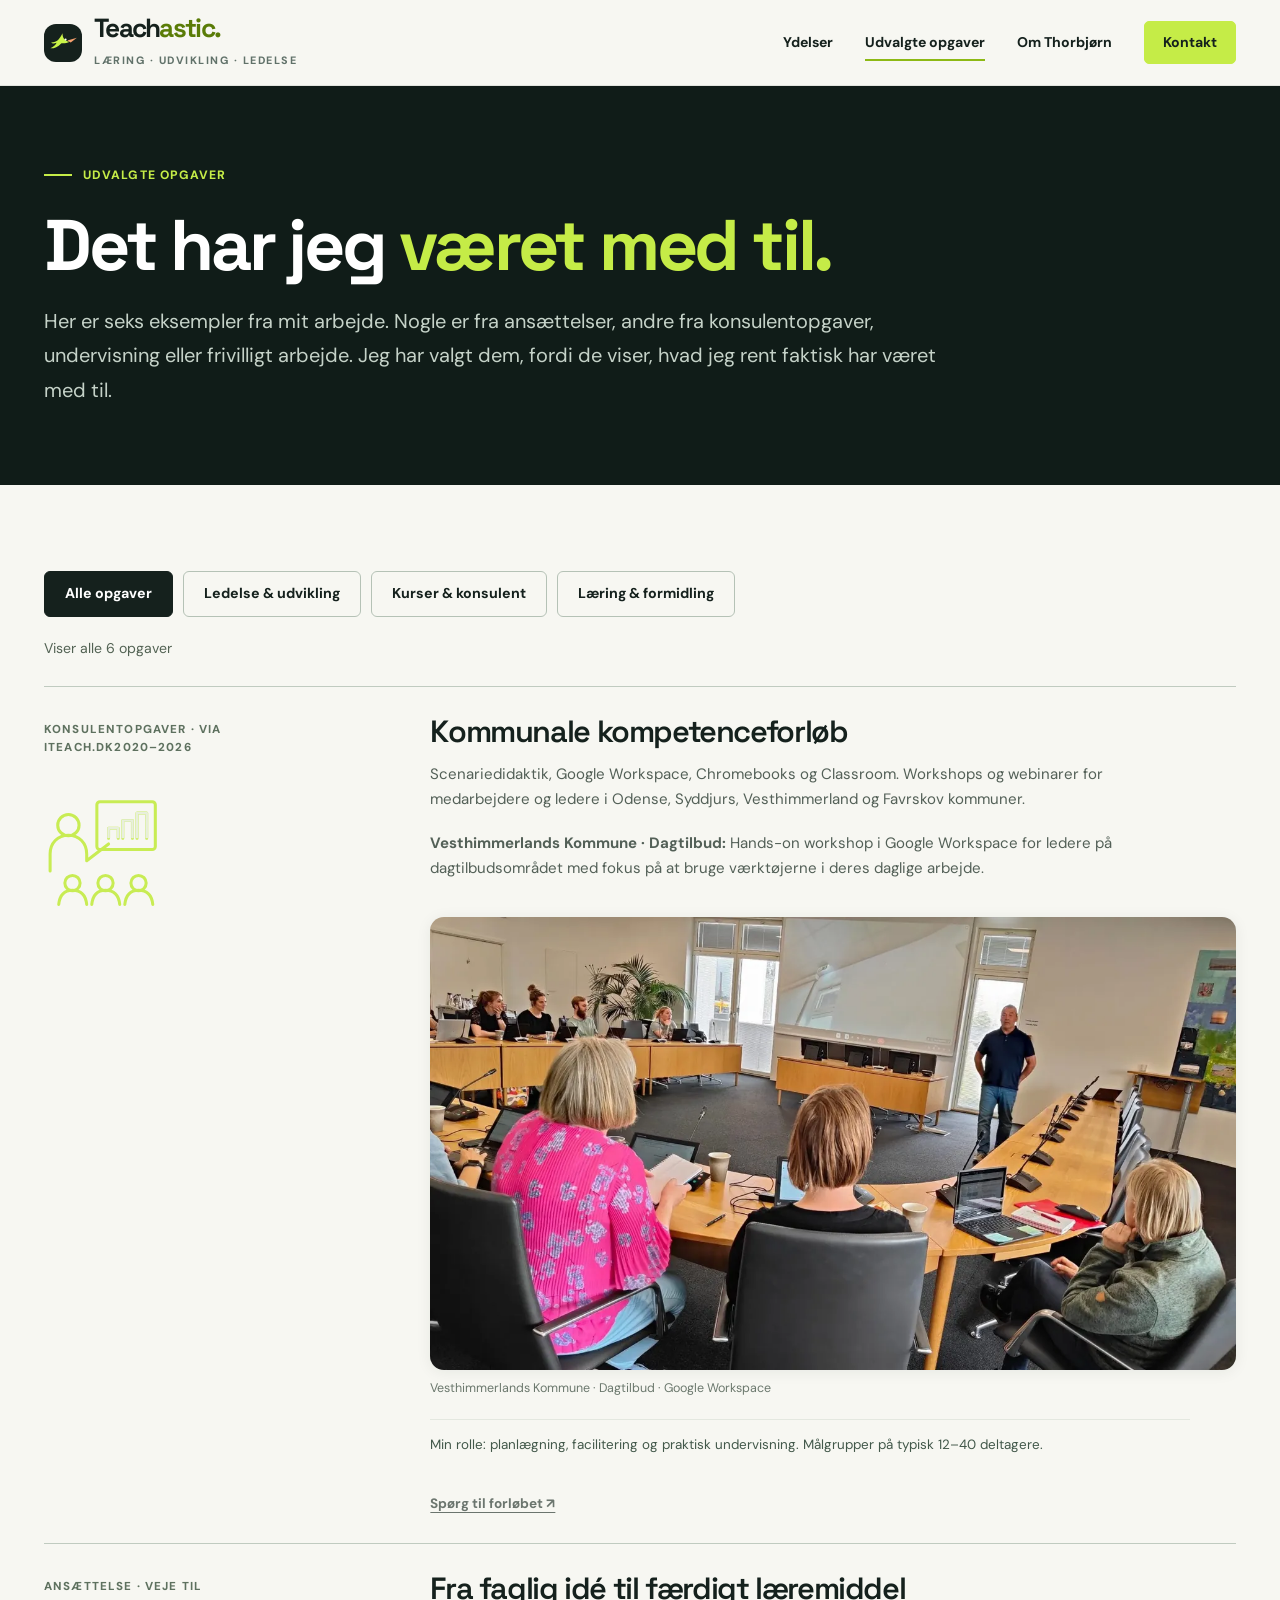
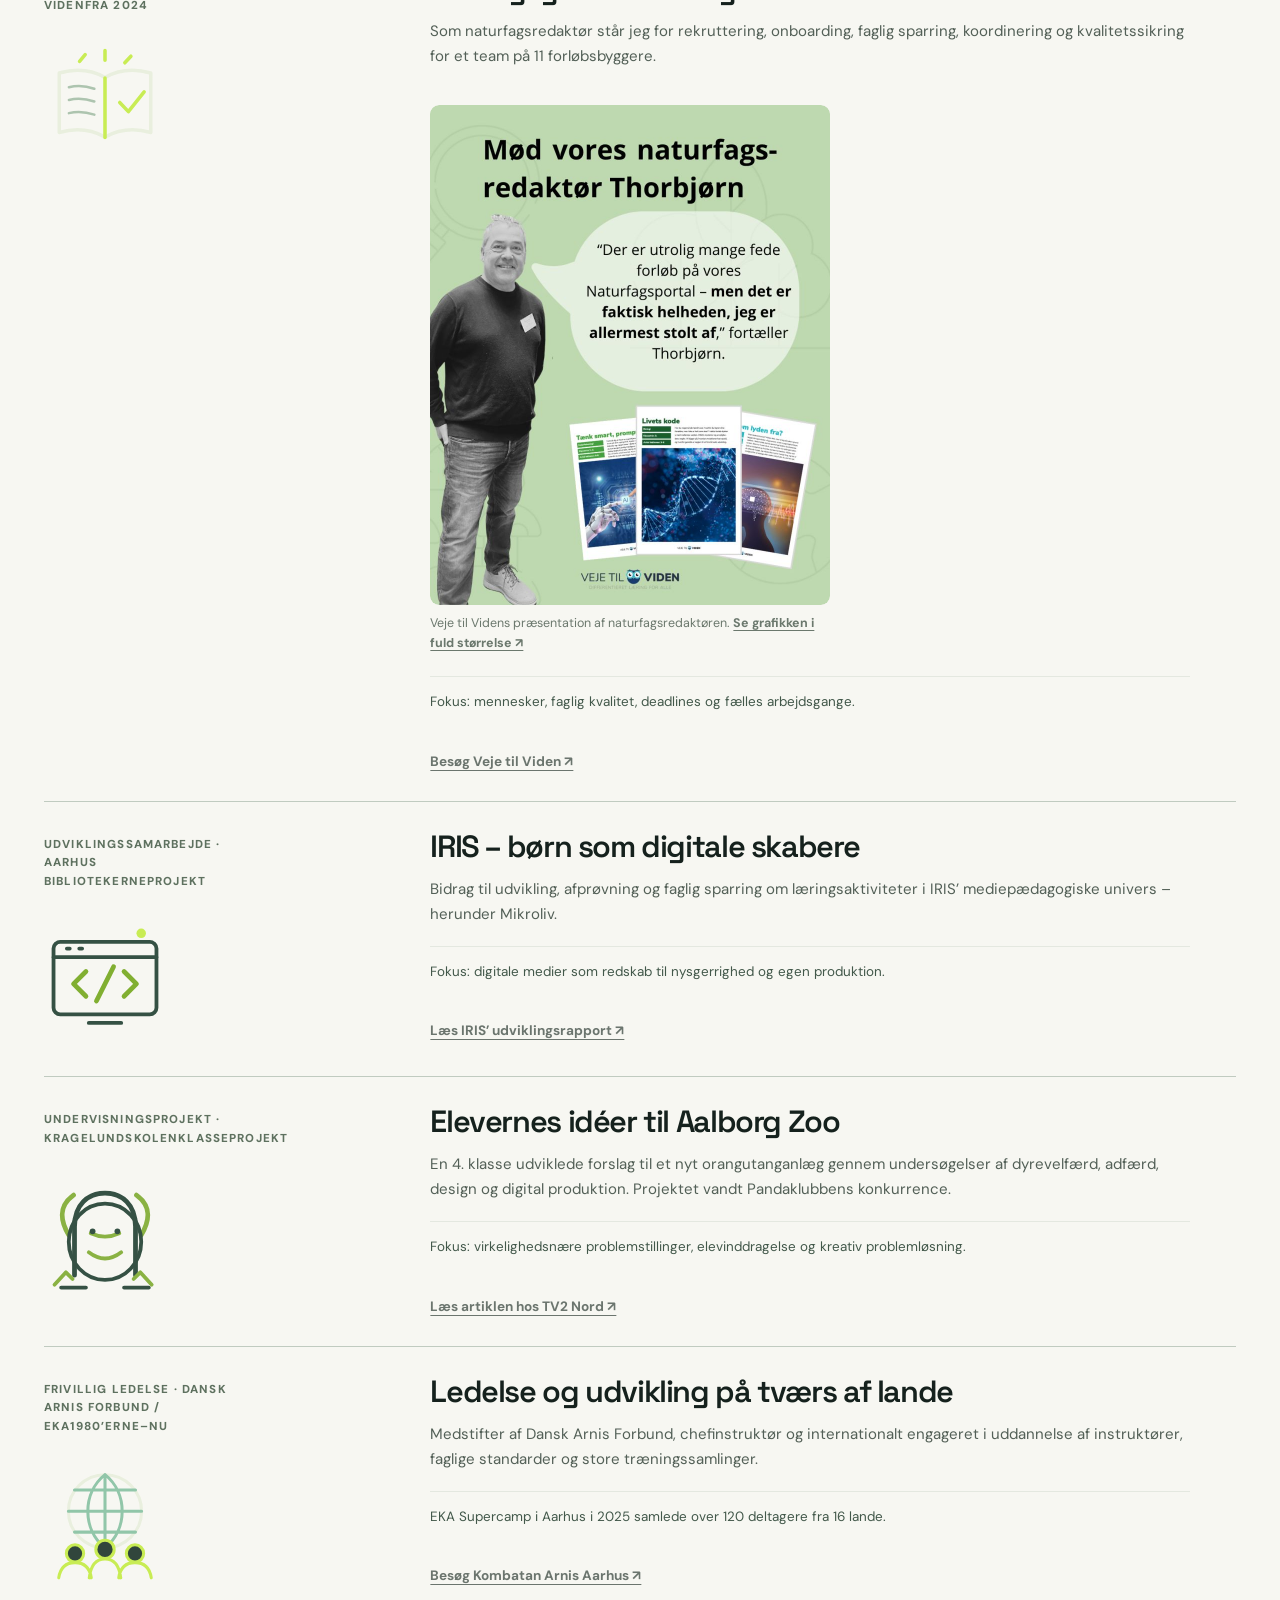
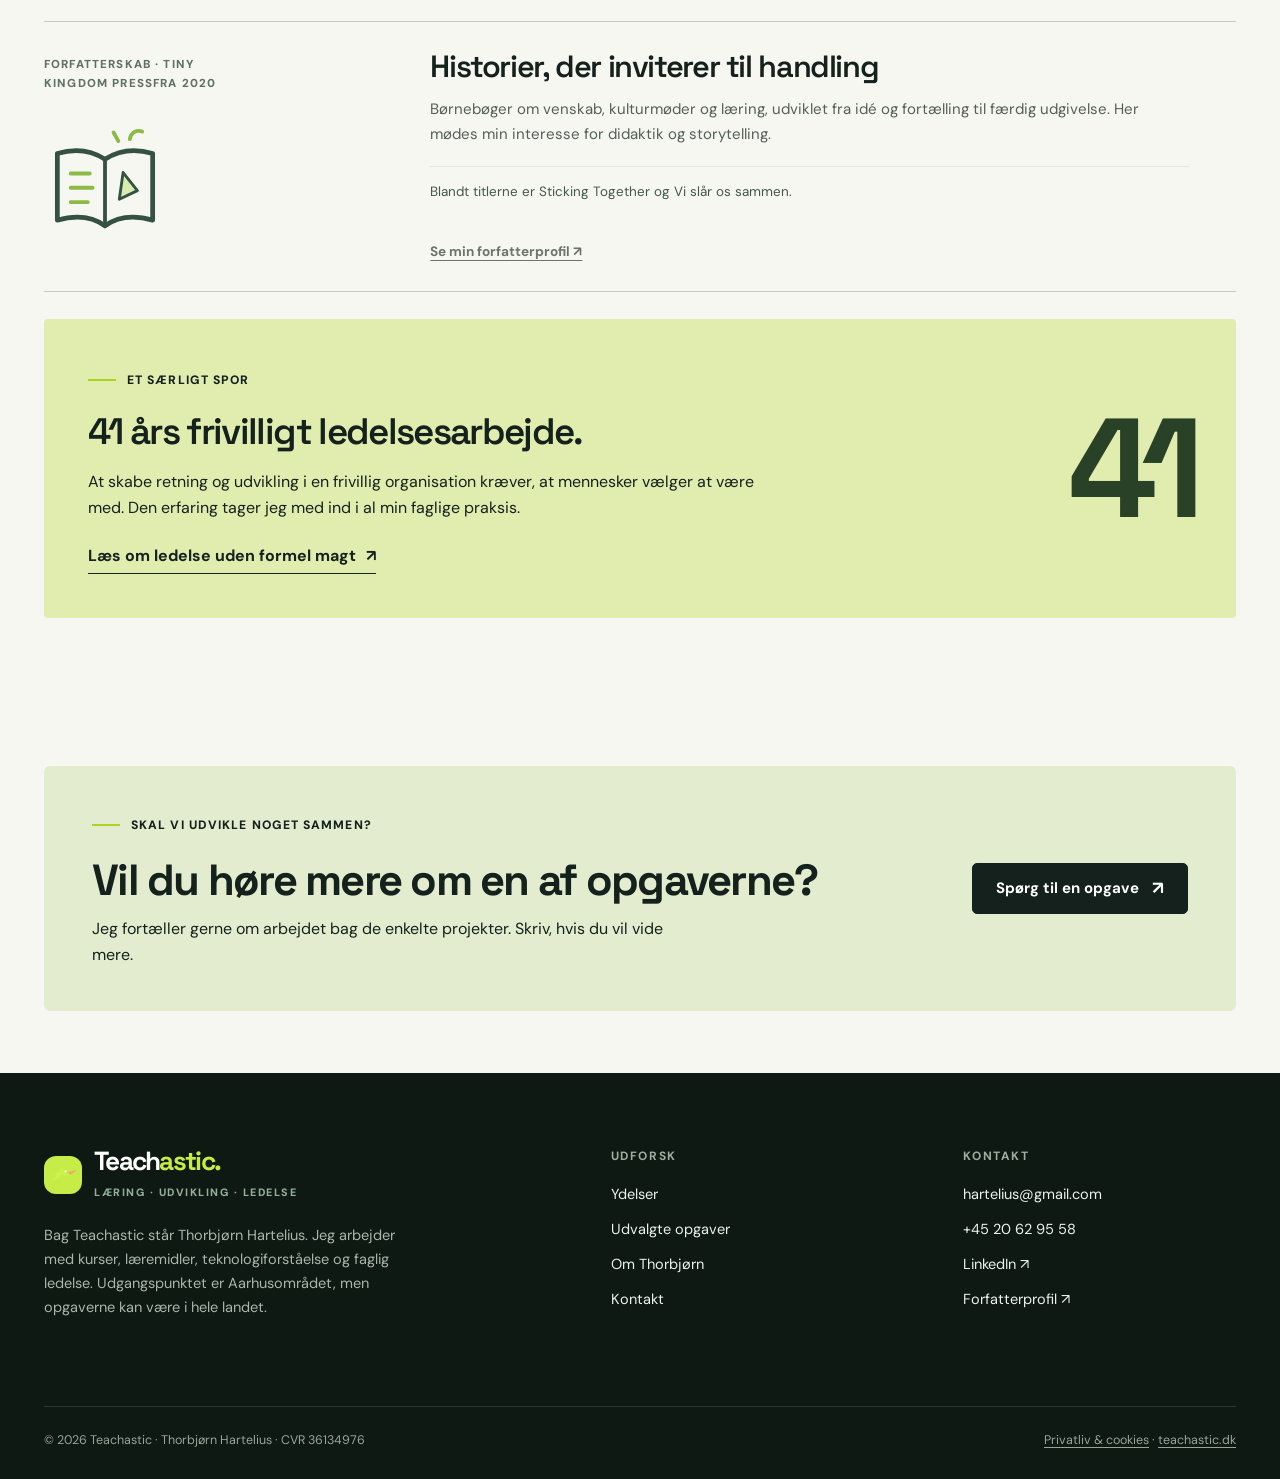
==== commit d32c92d4: "Tilføj original Veje til Viden-plakat til naturfagsredaktør-casen" ====
--- a/cases.html
+++ b/cases.html
@@ -1 +1 @@
-<!doctype html><html lang="da"><head><meta charset="utf-8"><meta name="viewport" content="width=device-width,initial-scale=1"><meta name="theme-color" content="#101c18"><meta name="description" content="Konkrete projekter fra Thorbjørn Hartelius: kommunale konsulentforløb, Veje til Viden, IRIS, Aalborg Zoo, internationalt frivilligt lederskab og forfatterskab."><title>Udvalgte opgaver og cases | Teachastic</title><link rel="canonical" href="https://www.teachastic.dk/cases.html"><meta property="og:type" content="website"><meta property="og:locale" content="da_DK"><meta property="og:title" content="Udvalgte opgaver og cases | Teachastic"><meta property="og:description" content="Konkrete projekter fra Thorbjørn Hartelius: kommunale konsulentforløb, Veje til Viden, IRIS, Aalborg Zoo, internationalt frivilligt lederskab og forfatterskab."><meta property="og:url" content="https://www.teachastic.dk/cases.html"><link rel="icon" type="image/svg+xml" href="assets/favicon.svg"><link rel="stylesheet" href="assets/style.css"><script src="assets/site.js" defer></script><script type="application/ld+json">{"@context": "https://schema.org", "@type": "ProfessionalService", "name": "Teachastic", "url": "https://www.teachastic.dk/", "description": "Læring, kompetenceudvikling og ledelse i praksis", "founder": {"@type": "Person", "name": "Thorbjørn Hartelius"}, "areaServed": "Danmark", "email": "hartelius@gmail.com", "telephone": "+45 20 62 95 58"}</script></head><body><a href="#main" class="skip-link">Gå til indhold</a><header class="site-header"><div class="container nav-shell"><a class="brand" href="index.html" aria-label="Teachastic – til forsiden"><span class="brand-icon"><img src="assets/teachastic-bird.svg" alt="" width="33" height="33"></span><span><span class="brand-name">Teach<span class="accent">astic.</span></span><span class="brand-caption">Læring · Udvikling · Ledelse</span></span></a><button type="button" class="menu-toggle" aria-label="Åbn menu" aria-expanded="false" aria-controls="main-navigation"><svg viewBox="0 0 24 24" fill="none" stroke="currentColor" stroke-width="2" aria-hidden="true"><path d="M4 7h16M4 12h16M4 17h16"/></svg></button><nav class="nav-links" id="main-navigation" aria-label="Hovednavigation"><a href="ydelser.html">Ydelser</a><a href="cases.html" aria-current="page">Udvalgte opgaver</a><a href="om.html">Om Thorbjørn</a><a href="kontakt.html" class="button button-solid">Kontakt</a></nav></div></header><main id="main"><section class="page-hero"><div class="container"><span class="eyebrow on-dark">Udvalgte opgaver</span><h1>Det har jeg <em>været med til.</em></h1><p>Her er seks eksempler fra mit arbejde. Nogle er fra ansættelser, andre fra konsulentopgaver, undervisning eller frivilligt arbejde. Jeg har valgt dem, fordi de viser, hvad jeg rent faktisk har været med til.</p></div></section><section class="section"><div class="container"><div class="case-filter" role="group" aria-label="Filtrér opgaver"><button type="button" class="filter-btn" data-filter="alle" aria-pressed="true">Alle opgaver</button><button type="button" class="filter-btn" data-filter="ledelse" aria-pressed="false">Ledelse &amp; udvikling</button><button type="button" class="filter-btn" data-filter="konsulent" aria-pressed="false">Kurser &amp; konsulent</button><button type="button" class="filter-btn" data-filter="formidling" aria-pressed="false">Læring &amp; formidling</button></div><p class="filter-result" id="case-filter-status" aria-live="polite" aria-atomic="true">Viser alle 6 opgaver</p><h2 class="sr-only">Udvalgte projekter og opgaver</h2><div class="portfolio-grid"><article class="portfolio-card" data-category="konsulent" id="kommuner"><div class="case-aside"><div class="case-label"><span>Konsulentopgaver · via iTeach.dk</span><span>2020–2026</span></div><img class="case-aside-icon" src="assets/icon-kursus.svg" alt="" role="presentation" width="122" height="122" loading="lazy" decoding="async"></div><h3>Kommunale kompetenceforløb</h3><p>Scenariedidaktik, Google Workspace, Chromebooks og Classroom. Workshops og webinarer for medarbejdere og ledere i Odense, Syddjurs, Vesthimmerland og Favrskov kommuner.</p><p><strong>Vesthimmerlands Kommune · Dagtilbud:</strong> Hands-on workshop i Google Workspace for ledere på dagtilbudsområdet med fokus på at bruge værktøjerne i deres daglige arbejde.</p><figure class="portfolio-photo"><img class="portfolio-photo-image" src="assets/teachastic-vesthimmerland-workspace.webp" alt="Google Workspace-workshop for ledere på dagtilbudsområdet i Vesthimmerlands Kommune" width="1300" height="731" loading="lazy" decoding="async"><figcaption>Vesthimmerlands Kommune · Dagtilbud · Google Workspace</figcaption></figure><p class="portfolio-focus">Min rolle: planlægning, facilitering og praktisk undervisning. Målgrupper på typisk 12–40 deltagere.</p><div class="portfolio-bottom"><a href="kontakt.html">Spørg til forløbet ↗</a></div></article><article class="portfolio-card" data-category="ledelse" id="veje"><div class="case-aside"><div class="case-label"><span>Ansættelse · Veje til Viden</span><span>Fra 2024</span></div><img class="case-aside-icon" src="assets/icon-redaktion.svg" alt="" role="presentation" width="122" height="122" loading="lazy" decoding="async"></div><h3>Fra faglig idé til færdigt læremiddel</h3><p>Som naturfagsredaktør står jeg for rekruttering, onboarding, faglig sparring, koordinering og kvalitetssikring for et team på 11 forløbsbyggere.</p><p class="portfolio-focus">Fokus: mennesker, faglig kvalitet, deadlines og fælles arbejdsgange.</p><div class="portfolio-bottom"><a href="https://vejetilviden.com/" target="_blank" rel="noopener noreferrer">Besøg Veje til Viden ↗</a></div></article><article class="portfolio-card" data-category="formidling" id="iris"><div class="case-aside"><div class="case-label"><span>Udviklingssamarbejde · Aarhus Bibliotekerne</span><span>Projekt</span></div><img class="case-aside-icon" src="assets/icon-iris.svg" alt="" role="presentation" width="122" height="122" loading="lazy" decoding="async"></div><h3>IRIS – børn som digitale skabere</h3><p>Bidrag til udvikling, afprøvning og faglig sparring om læringsaktiviteter i IRIS’ mediepædagogiske univers – herunder Mikroliv.</p><p class="portfolio-focus">Fokus: digitale medier som redskab til nysgerrighed og egen produktion.</p><div class="portfolio-bottom"><a href="https://iris.aarhus.dk/om-iris/rapport-fra-udviklingen-af-projektet" target="_blank" rel="noopener noreferrer">Læs IRIS’ udviklingsrapport ↗</a></div></article><article class="portfolio-card" data-category="formidling" id="zooprojekt"><div class="case-aside"><div class="case-label"><span>Undervisningsprojekt · Kragelundskolen</span><span>Klasseprojekt</span></div><img class="case-aside-icon" src="assets/icon-zoo.svg" alt="" role="presentation" width="122" height="122" loading="lazy" decoding="async"></div><h3>Elevernes idéer til Aalborg Zoo</h3><p>En 4. klasse udviklede forslag til et nyt orangutanganlæg gennem undersøgelser af dyrevelfærd, adfærd, design og digital produktion. Projektet vandt Pandaklubbens konkurrence.</p><p class="portfolio-focus">Fokus: virkelighedsnære problemstillinger, elevinddragelse og kreativ problemløsning.</p><div class="portfolio-bottom"><a href="https://www.tv2nord.dk/nordjylland/klassefest-med-orangutanger" target="_blank" rel="noopener noreferrer">Læs artiklen hos TV2 Nord ↗</a></div></article><article class="portfolio-card" data-category="ledelse" id="arnis"><div class="case-aside"><div class="case-label"><span>Frivillig ledelse · Dansk Arnis Forbund / EKA</span><span>1980’erne–nu</span></div><img class="case-aside-icon" src="assets/icon-international.svg" alt="" role="presentation" width="122" height="122" loading="lazy" decoding="async"></div><h3>Ledelse og udvikling på tværs af lande</h3><p>Medstifter af Dansk Arnis Forbund, chefinstruktør og internationalt engageret i uddannelse af instruktører, faglige standarder og store træningssamlinger.</p><p class="portfolio-focus">EKA Supercamp i Aarhus i 2025 samlede over 120 deltagere fra 16 lande.</p><div class="portfolio-bottom"><a href="http://kombatan-arnis.dk/" target="_blank" rel="noopener noreferrer">Besøg Kombatan Arnis Aarhus ↗</a></div></article><article class="portfolio-card" data-category="formidling" id="forfatter"><div class="case-aside"><div class="case-label"><span>Forfatterskab · Tiny Kingdom Press</span><span>Fra 2020</span></div><img class="case-aside-icon" src="assets/icon-fortaelling.svg" alt="" role="presentation" width="122" height="122" loading="lazy" decoding="async"></div><h3>Historier, der inviterer til handling</h3><p>Børnebøger om venskab, kulturmøder og læring, udviklet fra idé og fortælling til færdig udgivelse. Her mødes min interesse for didaktik og storytelling.</p><p class="portfolio-focus">Blandt titlerne er Sticking Together og Vi slår os sammen.</p><div class="portfolio-bottom"><a href="https://bogbrancheguiden.dk/profil/thorbjoern-hartelius/" target="_blank" rel="noopener noreferrer">Se min forfatterprofil ↗</a></div></article></div><div class="case-highlight"><div><span class="eyebrow">Et særligt spor</span><h3>41 års frivilligt ledelsesarbejde.</h3><p>At skabe retning og udvikling i en frivillig organisation kræver, at mennesker vælger at være med. Den erfaring tager jeg med ind i al min faglige praksis.</p><a class="text-link" href="om.html#frivillig">Læs om ledelse uden formel magt <span aria-hidden="true">↗</span></a></div><div class="large-number" aria-label="41 år">41</div></div></div></section><section class="section-sm"><div class="container"><div class="cta-band"><div><span class="eyebrow">Skal vi udvikle noget sammen?</span><h2>Vil du høre mere om en af opgaverne?</h2><p>Jeg fortæller gerne om arbejdet bag de enkelte projekter. Skriv, hvis du vil vide mere.</p></div><div class="button-row"><a class="button button-dark" href="kontakt.html">Spørg til en opgave <span class="arrow" aria-hidden="true">↗</span></a></div></div></div></section></main><footer class="footer"><div class="container"><div class="footer-grid"><div><a class="brand" href="index.html" aria-label="Teachastic – til forsiden"><span class="brand-icon"><img src="assets/teachastic-bird.svg" alt="" width="33" height="33"></span><span><span class="brand-name">Teach<span class="accent">astic.</span></span><span class="brand-caption">Læring · Udvikling · Ledelse</span></span></a><p class="footer-about">Bag Teachastic står Thorbjørn Hartelius. Jeg arbejder med kurser, læremidler, teknologiforståelse og faglig ledelse. Udgangspunktet er Aarhusområdet, men opgaverne kan være i hele landet.</p></div><div><h4>Udforsk</h4><div class="footer-links"><a href="ydelser.html">Ydelser</a><a href="cases.html">Udvalgte opgaver</a><a href="om.html">Om Thorbjørn</a><a href="kontakt.html">Kontakt</a></div></div><div><h4>Kontakt</h4><div class="footer-links"><a href="mailto:hartelius@gmail.com">hartelius@gmail.com</a><a href="tel:+4520629558">+45 20 62 95 58</a><a href="https://www.linkedin.com/in/thorbj%C3%B8rnhartelius/" target="_blank" rel="noopener noreferrer">LinkedIn ↗</a><a href="https://bogbrancheguiden.dk/profil/thorbjoern-hartelius/" target="_blank" rel="noopener noreferrer">Forfatterprofil ↗</a></div></div></div><div class="footer-bottom"><span>© <span id="year">2026</span> Teachastic · Thorbjørn Hartelius · CVR 36134976</span><span><a href="privatliv.html">Privatliv &amp; cookies</a> · <a href="https://www.teachastic.dk/" rel="home">teachastic.dk</a></span></div></div></footer><button type="button" class="back-to-top" aria-label="Til toppen" title="Til toppen">↑</button></body></html>+<!doctype html><html lang="da"><head><meta charset="utf-8"><meta name="viewport" content="width=device-width,initial-scale=1"><meta name="theme-color" content="#101c18"><meta name="description" content="Konkrete projekter fra Thorbjørn Hartelius: kommunale konsulentforløb, Veje til Viden, IRIS, Aalborg Zoo, internationalt frivilligt lederskab og forfatterskab."><title>Udvalgte opgaver og cases | Teachastic</title><link rel="canonical" href="https://www.teachastic.dk/cases.html"><meta property="og:type" content="website"><meta property="og:locale" content="da_DK"><meta property="og:title" content="Udvalgte opgaver og cases | Teachastic"><meta property="og:description" content="Konkrete projekter fra Thorbjørn Hartelius: kommunale konsulentforløb, Veje til Viden, IRIS, Aalborg Zoo, internationalt frivilligt lederskab og forfatterskab."><meta property="og:url" content="https://www.teachastic.dk/cases.html"><link rel="icon" type="image/svg+xml" href="assets/favicon.svg"><link rel="stylesheet" href="assets/style.css"><script src="assets/site.js" defer></script><script type="application/ld+json">{"@context": "https://schema.org", "@type": "ProfessionalService", "name": "Teachastic", "url": "https://www.teachastic.dk/", "description": "Læring, kompetenceudvikling og ledelse i praksis", "founder": {"@type": "Person", "name": "Thorbjørn Hartelius"}, "areaServed": "Danmark", "email": "hartelius@gmail.com", "telephone": "+45 20 62 95 58"}</script></head><body><a href="#main" class="skip-link">Gå til indhold</a><header class="site-header"><div class="container nav-shell"><a class="brand" href="index.html" aria-label="Teachastic – til forsiden"><span class="brand-icon"><img src="assets/teachastic-bird.svg" alt="" width="33" height="33"></span><span><span class="brand-name">Teach<span class="accent">astic.</span></span><span class="brand-caption">Læring · Udvikling · Ledelse</span></span></a><button type="button" class="menu-toggle" aria-label="Åbn menu" aria-expanded="false" aria-controls="main-navigation"><svg viewBox="0 0 24 24" fill="none" stroke="currentColor" stroke-width="2" aria-hidden="true"><path d="M4 7h16M4 12h16M4 17h16"/></svg></button><nav class="nav-links" id="main-navigation" aria-label="Hovednavigation"><a href="ydelser.html">Ydelser</a><a href="cases.html" aria-current="page">Udvalgte opgaver</a><a href="om.html">Om Thorbjørn</a><a href="kontakt.html" class="button button-solid">Kontakt</a></nav></div></header><main id="main"><section class="page-hero"><div class="container"><span class="eyebrow on-dark">Udvalgte opgaver</span><h1>Det har jeg <em>været med til.</em></h1><p>Her er seks eksempler fra mit arbejde. Nogle er fra ansættelser, andre fra konsulentopgaver, undervisning eller frivilligt arbejde. Jeg har valgt dem, fordi de viser, hvad jeg rent faktisk har været med til.</p></div></section><section class="section"><div class="container"><div class="case-filter" role="group" aria-label="Filtrér opgaver"><button type="button" class="filter-btn" data-filter="alle" aria-pressed="true">Alle opgaver</button><button type="button" class="filter-btn" data-filter="ledelse" aria-pressed="false">Ledelse &amp; udvikling</button><button type="button" class="filter-btn" data-filter="konsulent" aria-pressed="false">Kurser &amp; konsulent</button><button type="button" class="filter-btn" data-filter="formidling" aria-pressed="false">Læring &amp; formidling</button></div><p class="filter-result" id="case-filter-status" aria-live="polite" aria-atomic="true">Viser alle 6 opgaver</p><h2 class="sr-only">Udvalgte projekter og opgaver</h2><div class="portfolio-grid"><article class="portfolio-card" data-category="konsulent" id="kommuner"><div class="case-aside"><div class="case-label"><span>Konsulentopgaver · via iTeach.dk</span><span>2020–2026</span></div><img class="case-aside-icon" src="assets/icon-kursus.svg" alt="" role="presentation" width="122" height="122" loading="lazy" decoding="async"></div><h3>Kommunale kompetenceforløb</h3><p>Scenariedidaktik, Google Workspace, Chromebooks og Classroom. Workshops og webinarer for medarbejdere og ledere i Odense, Syddjurs, Vesthimmerland og Favrskov kommuner.</p><p><strong>Vesthimmerlands Kommune · Dagtilbud:</strong> Hands-on workshop i Google Workspace for ledere på dagtilbudsområdet med fokus på at bruge værktøjerne i deres daglige arbejde.</p><figure class="portfolio-photo"><img class="portfolio-photo-image" src="assets/teachastic-vesthimmerland-workspace.webp" alt="Google Workspace-workshop for ledere på dagtilbudsområdet i Vesthimmerlands Kommune" width="1300" height="731" loading="lazy" decoding="async"><figcaption>Vesthimmerlands Kommune · Dagtilbud · Google Workspace</figcaption></figure><p class="portfolio-focus">Min rolle: planlægning, facilitering og praktisk undervisning. Målgrupper på typisk 12–40 deltagere.</p><div class="portfolio-bottom"><a href="kontakt.html">Spørg til forløbet ↗</a></div></article><article class="portfolio-card" data-category="ledelse" id="veje"><div class="case-aside"><div class="case-label"><span>Ansættelse · Veje til Viden</span><span>Fra 2024</span></div><img class="case-aside-icon" src="assets/icon-redaktion.svg" alt="" role="presentation" width="122" height="122" loading="lazy" decoding="async"></div><h3>Fra faglig idé til færdigt læremiddel</h3><p>Som naturfagsredaktør står jeg for rekruttering, onboarding, faglig sparring, koordinering og kvalitetssikring for et team på 11 forløbsbyggere.</p><figure class="portfolio-photo portfolio-photo--portrait"><a class="portfolio-photo-link" href="assets/veje-til-viden-naturfagsredaktoer-original.jpg" target="_blank" rel="noopener noreferrer" aria-label="Åbn Veje til Videns plakat i fuld størrelse"><img class="portfolio-photo-image" src="assets/veje-til-viden-naturfagsredaktoer-original.jpg" alt="Veje til Videns portræt af naturfagsredaktør Thorbjørn Hartelius med et citat om helheden i naturfagsportalen og tre eksempler på naturfaglige undervisningsforløb" width="800" height="1000" loading="lazy" decoding="async"></a><figcaption>Veje til Videns præsentation af naturfagsredaktøren. <a href="assets/veje-til-viden-naturfagsredaktoer-original.jpg" target="_blank" rel="noopener noreferrer">Se grafikken i fuld størrelse ↗</a></figcaption></figure><p class="portfolio-focus">Fokus: mennesker, faglig kvalitet, deadlines og fælles arbejdsgange.</p><div class="portfolio-bottom"><a href="https://vejetilviden.com/" target="_blank" rel="noopener noreferrer">Besøg Veje til Viden ↗</a></div></article><article class="portfolio-card" data-category="formidling" id="iris"><div class="case-aside"><div class="case-label"><span>Udviklingssamarbejde · Aarhus Bibliotekerne</span><span>Projekt</span></div><img class="case-aside-icon" src="assets/icon-iris.svg" alt="" role="presentation" width="122" height="122" loading="lazy" decoding="async"></div><h3>IRIS – børn som digitale skabere</h3><p>Bidrag til udvikling, afprøvning og faglig sparring om læringsaktiviteter i IRIS’ mediepædagogiske univers – herunder Mikroliv.</p><p class="portfolio-focus">Fokus: digitale medier som redskab til nysgerrighed og egen produktion.</p><div class="portfolio-bottom"><a href="https://iris.aarhus.dk/om-iris/rapport-fra-udviklingen-af-projektet" target="_blank" rel="noopener noreferrer">Læs IRIS’ udviklingsrapport ↗</a></div></article><article class="portfolio-card" data-category="formidling" id="zooprojekt"><div class="case-aside"><div class="case-label"><span>Undervisningsprojekt · Kragelundskolen</span><span>Klasseprojekt</span></div><img class="case-aside-icon" src="assets/icon-zoo.svg" alt="" role="presentation" width="122" height="122" loading="lazy" decoding="async"></div><h3>Elevernes idéer til Aalborg Zoo</h3><p>En 4. klasse udviklede forslag til et nyt orangutanganlæg gennem undersøgelser af dyrevelfærd, adfærd, design og digital produktion. Projektet vandt Pandaklubbens konkurrence.</p><p class="portfolio-focus">Fokus: virkelighedsnære problemstillinger, elevinddragelse og kreativ problemløsning.</p><div class="portfolio-bottom"><a href="https://www.tv2nord.dk/nordjylland/klassefest-med-orangutanger" target="_blank" rel="noopener noreferrer">Læs artiklen hos TV2 Nord ↗</a></div></article><article class="portfolio-card" data-category="ledelse" id="arnis"><div class="case-aside"><div class="case-label"><span>Frivillig ledelse · Dansk Arnis Forbund / EKA</span><span>1980’erne–nu</span></div><img class="case-aside-icon" src="assets/icon-international.svg" alt="" role="presentation" width="122" height="122" loading="lazy" decoding="async"></div><h3>Ledelse og udvikling på tværs af lande</h3><p>Medstifter af Dansk Arnis Forbund, chefinstruktør og internationalt engageret i uddannelse af instruktører, faglige standarder og store træningssamlinger.</p><p class="portfolio-focus">EKA Supercamp i Aarhus i 2025 samlede over 120 deltagere fra 16 lande.</p><div class="portfolio-bottom"><a href="http://kombatan-arnis.dk/" target="_blank" rel="noopener noreferrer">Besøg Kombatan Arnis Aarhus ↗</a></div></article><article class="portfolio-card" data-category="formidling" id="forfatter"><div class="case-aside"><div class="case-label"><span>Forfatterskab · Tiny Kingdom Press</span><span>Fra 2020</span></div><img class="case-aside-icon" src="assets/icon-fortaelling.svg" alt="" role="presentation" width="122" height="122" loading="lazy" decoding="async"></div><h3>Historier, der inviterer til handling</h3><p>Børnebøger om venskab, kulturmøder og læring, udviklet fra idé og fortælling til færdig udgivelse. Her mødes min interesse for didaktik og storytelling.</p><p class="portfolio-focus">Blandt titlerne er Sticking Together og Vi slår os sammen.</p><div class="portfolio-bottom"><a href="https://bogbrancheguiden.dk/profil/thorbjoern-hartelius/" target="_blank" rel="noopener noreferrer">Se min forfatterprofil ↗</a></div></article></div><div class="case-highlight"><div><span class="eyebrow">Et særligt spor</span><h3>41 års frivilligt ledelsesarbejde.</h3><p>At skabe retning og udvikling i en frivillig organisation kræver, at mennesker vælger at være med. Den erfaring tager jeg med ind i al min faglige praksis.</p><a class="text-link" href="om.html#frivillig">Læs om ledelse uden formel magt <span aria-hidden="true">↗</span></a></div><div class="large-number" aria-label="41 år">41</div></div></div></section><section class="section-sm"><div class="container"><div class="cta-band"><div><span class="eyebrow">Skal vi udvikle noget sammen?</span><h2>Vil du høre mere om en af opgaverne?</h2><p>Jeg fortæller gerne om arbejdet bag de enkelte projekter. Skriv, hvis du vil vide mere.</p></div><div class="button-row"><a class="button button-dark" href="kontakt.html">Spørg til en opgave <span class="arrow" aria-hidden="true">↗</span></a></div></div></div></section></main><footer class="footer"><div class="container"><div class="footer-grid"><div><a class="brand" href="index.html" aria-label="Teachastic – til forsiden"><span class="brand-icon"><img src="assets/teachastic-bird.svg" alt="" width="33" height="33"></span><span><span class="brand-name">Teach<span class="accent">astic.</span></span><span class="brand-caption">Læring · Udvikling · Ledelse</span></span></a><p class="footer-about">Bag Teachastic står Thorbjørn Hartelius. Jeg arbejder med kurser, læremidler, teknologiforståelse og faglig ledelse. Udgangspunktet er Aarhusområdet, men opgaverne kan være i hele landet.</p></div><div><h4>Udforsk</h4><div class="footer-links"><a href="ydelser.html">Ydelser</a><a href="cases.html">Udvalgte opgaver</a><a href="om.html">Om Thorbjørn</a><a href="kontakt.html">Kontakt</a></div></div><div><h4>Kontakt</h4><div class="footer-links"><a href="mailto:hartelius@gmail.com">hartelius@gmail.com</a><a href="tel:+4520629558">+45 20 62 95 58</a><a href="https://www.linkedin.com/in/thorbj%C3%B8rnhartelius/" target="_blank" rel="noopener noreferrer">LinkedIn ↗</a><a href="https://bogbrancheguiden.dk/profil/thorbjoern-hartelius/" target="_blank" rel="noopener noreferrer">Forfatterprofil ↗</a></div></div></div><div class="footer-bottom"><span>© <span id="year">2026</span> Teachastic · Thorbjørn Hartelius · CVR 36134976</span><span><a href="privatliv.html">Privatliv &amp; cookies</a> · <a href="https://www.teachastic.dk/" rel="home">teachastic.dk</a></span></div></div></footer><button type="button" class="back-to-top" aria-label="Til toppen" title="Til toppen">↑</button></body></html>
--- a/assets/style.css
+++ b/assets/style.css
@@ -290,3 +290,81 @@
 .portfolio-photo figcaption{font-size:.78rem;color:#6b786d;line-height:1.5;margin-top:9px}
 @media(max-width:850px){.hero-grid{grid-template-columns:1fr}.hero-art{min-height:0;aspect-ratio:4/3}.hero-photo{inset:0}}
 @media(max-width:580px){.hero-art{min-height:0;aspect-ratio:4/3}.hero-photo{inset:0;border-radius:12px}}
+
+
+/* Forsidefoto · november 2026
+   Korriger tidligere object-fit:contain og uens billedformater.
+   Google Innovator-fotoet fylder hele fladen som i den godkendte mockup. */
+.hero .hero-art{
+  aspect-ratio:3 / 2;
+  min-height:0;
+  align-items:stretch;
+  width:100%;
+}
+.hero .hero-photo{
+  aspect-ratio:3 / 2;
+  width:100%;
+  height:100%;
+  min-height:0;
+  margin:0;
+  border:0;
+  border-radius:10px;
+  background:transparent;
+  box-shadow:none;
+}
+.hero .hero-photo img{
+  display:block;
+  width:100%;
+  height:100%;
+  object-fit:cover;
+  object-position:center 45%;
+  filter:none;
+}
+@media(max-width:850px){
+  .hero .hero-art{aspect-ratio:3 / 2}
+  .hero .hero-photo{aspect-ratio:3 / 2; height:100%;border-radius:9px}
+}
+@media(max-width:580px){
+  .hero .hero-art{aspect-ratio:4 / 3}
+  .hero .hero-photo{aspect-ratio:4 / 3;height:100%;border-radius:8px}
+  .hero .hero-photo img{object-position:50% 45%}
+}
+
+
+/* Veje til Viden: original portrætgrafik uden beskæring */
+.portfolio-card .portfolio-photo--portrait{
+  grid-column:2;
+  width:min(100%,400px);
+  max-width:100%;
+  margin:17px 0 22px;
+}
+.portfolio-photo--portrait .portfolio-photo-link{
+  display:block;
+  border-radius:9px;
+  overflow:hidden;
+  outline-offset:5px;
+}
+.portfolio-photo--portrait .portfolio-photo-image{
+  display:block;
+  width:100%;
+  height:auto;
+  aspect-ratio:4 / 5;
+  object-fit:contain;
+  border-radius:9px;
+  box-shadow:0 6px 22px rgba(22,47,27,.09);
+}
+.portfolio-photo--portrait figcaption{
+  line-height:1.6;
+  max-width:400px;
+}
+.portfolio-photo--portrait figcaption a{
+  font-weight:700;
+  text-decoration:underline;
+  text-underline-offset:3px;
+}
+@media(max-width:580px){
+  .portfolio-card .portfolio-photo--portrait{
+    width:min(100%,400px);
+    margin:14px 0 20px;
+  }
+}
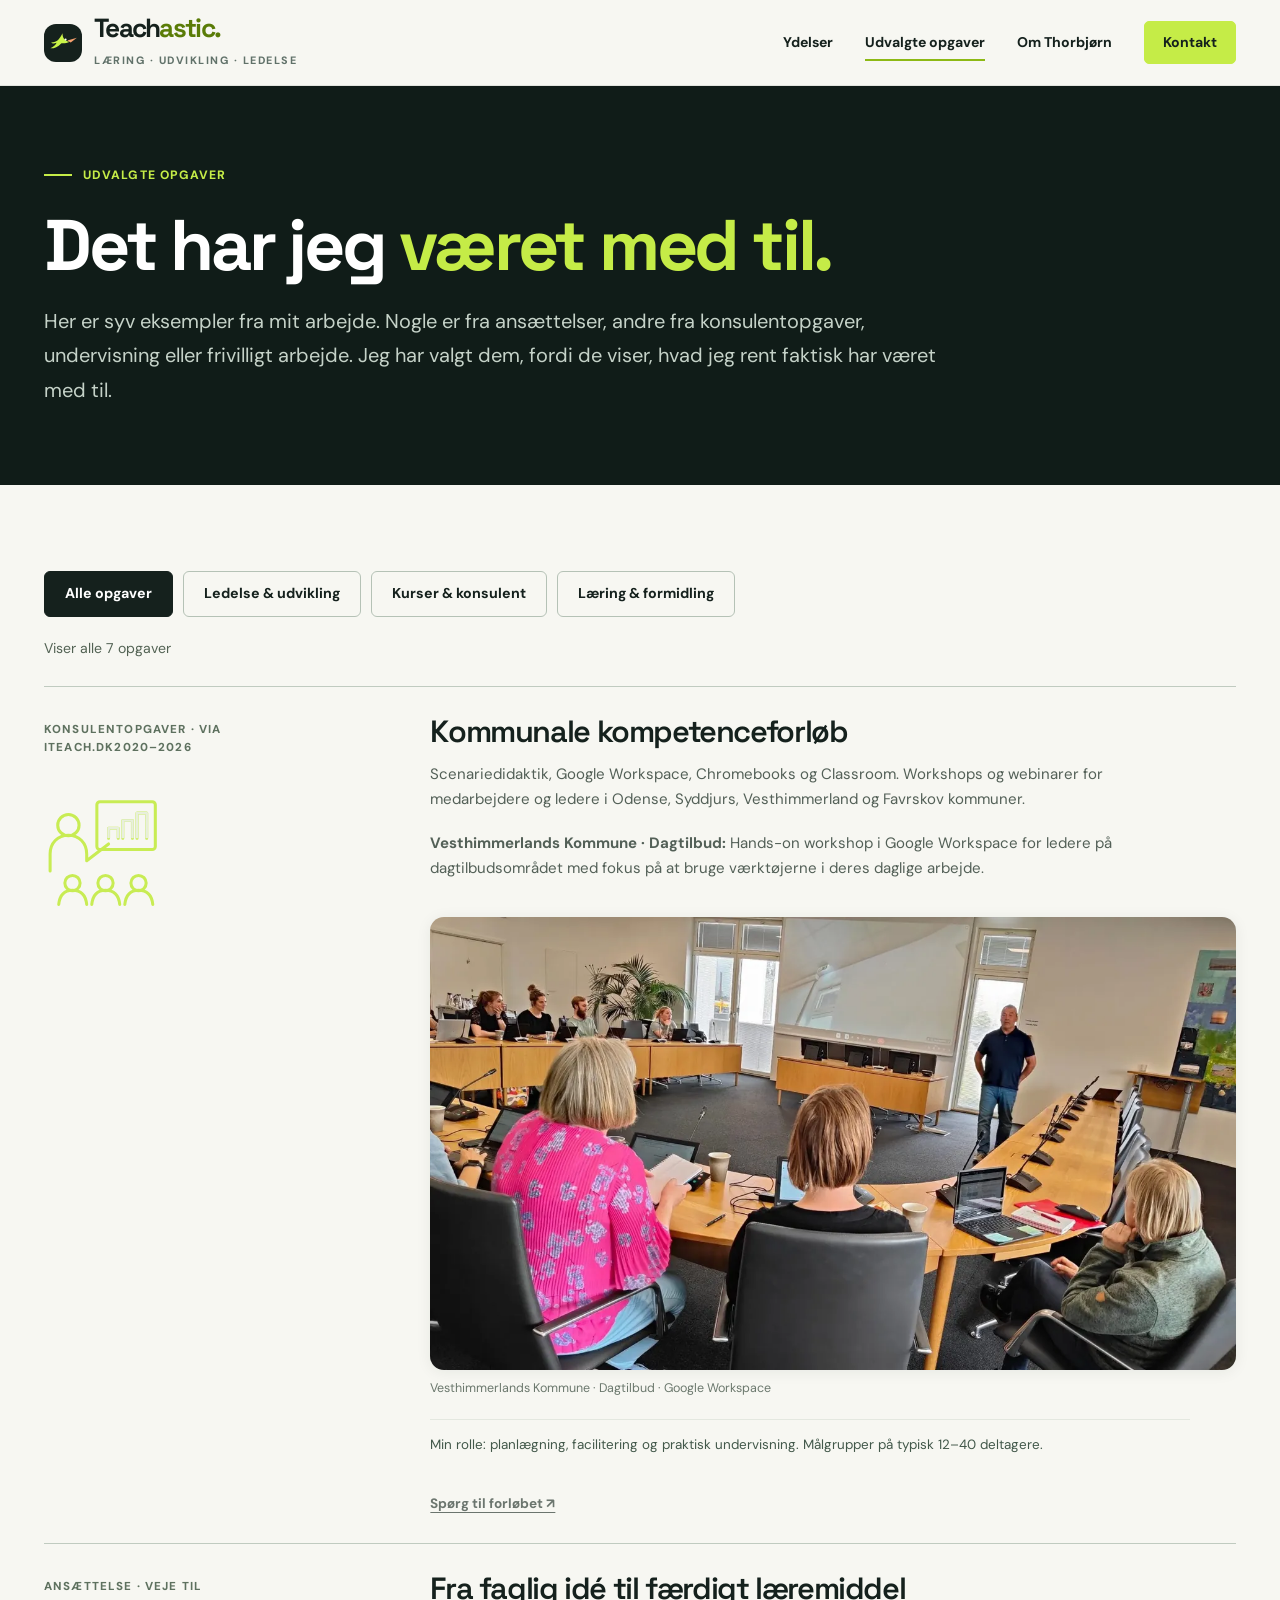
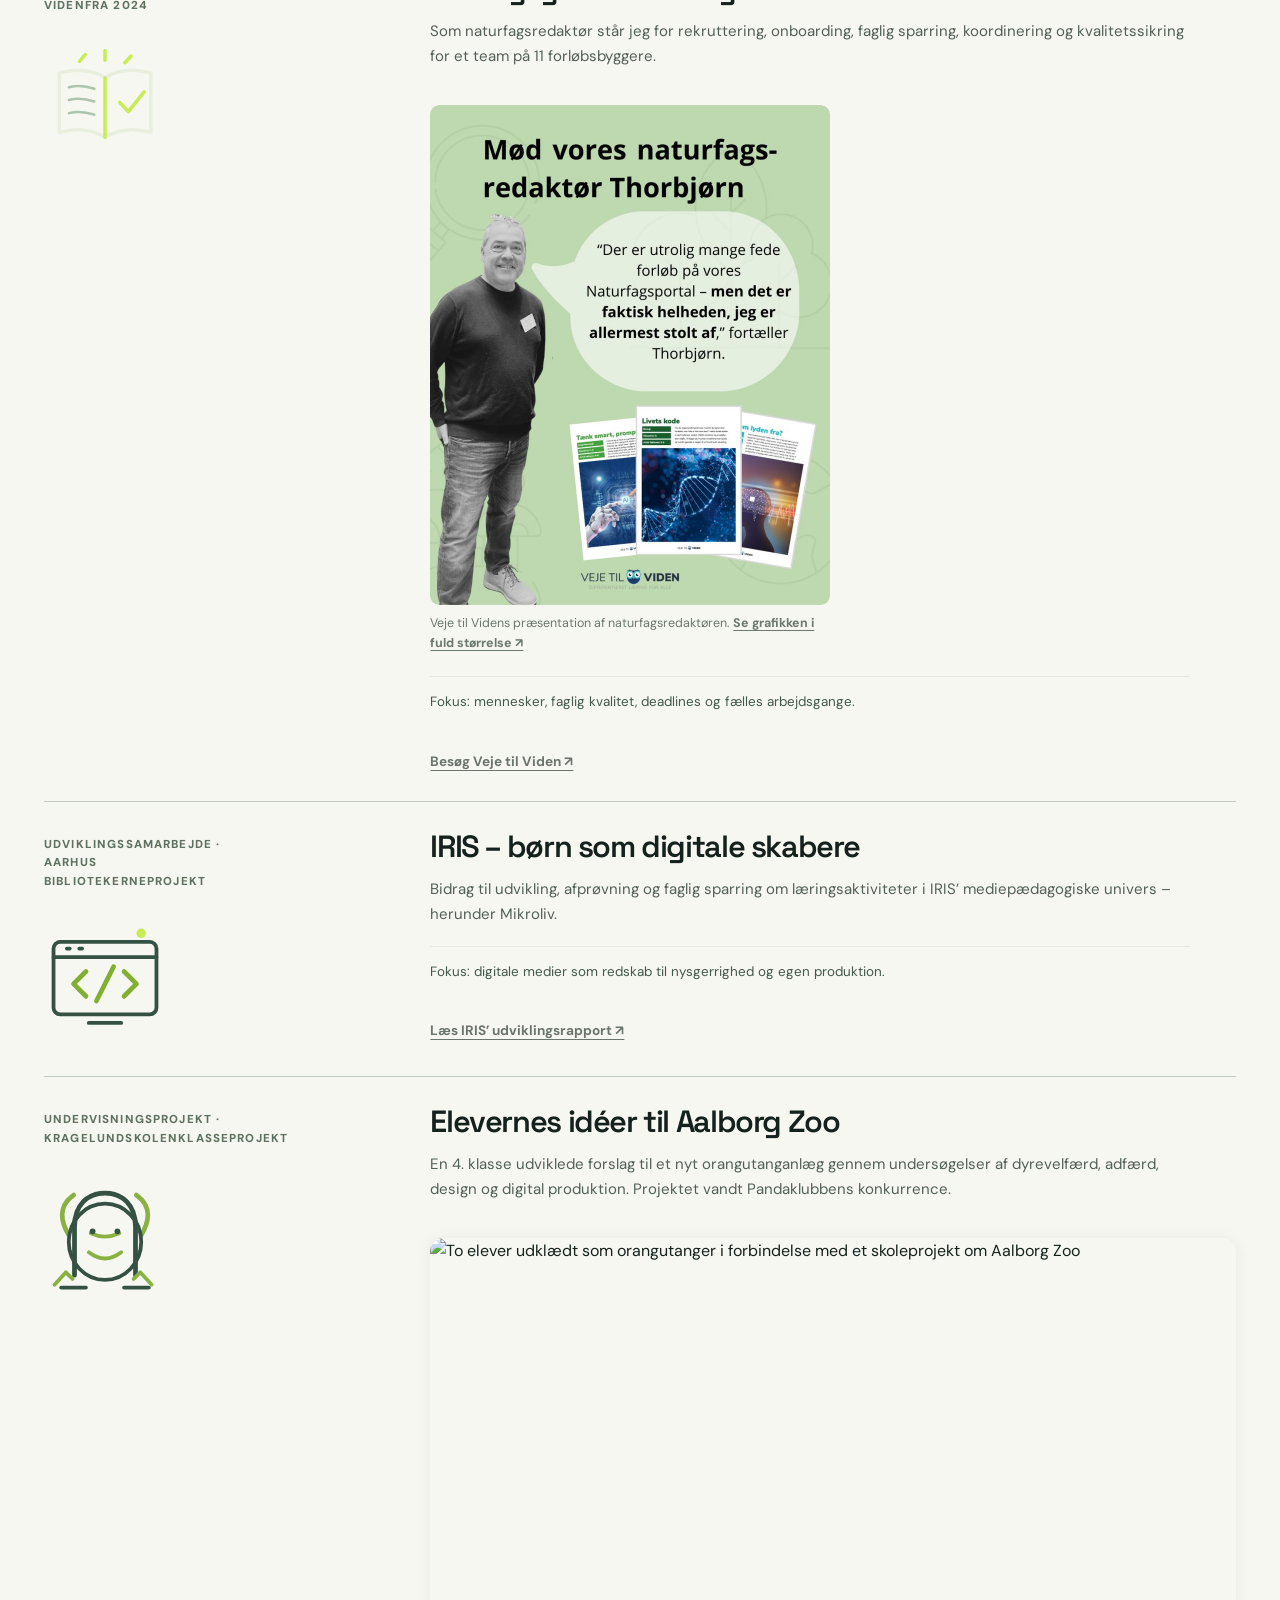
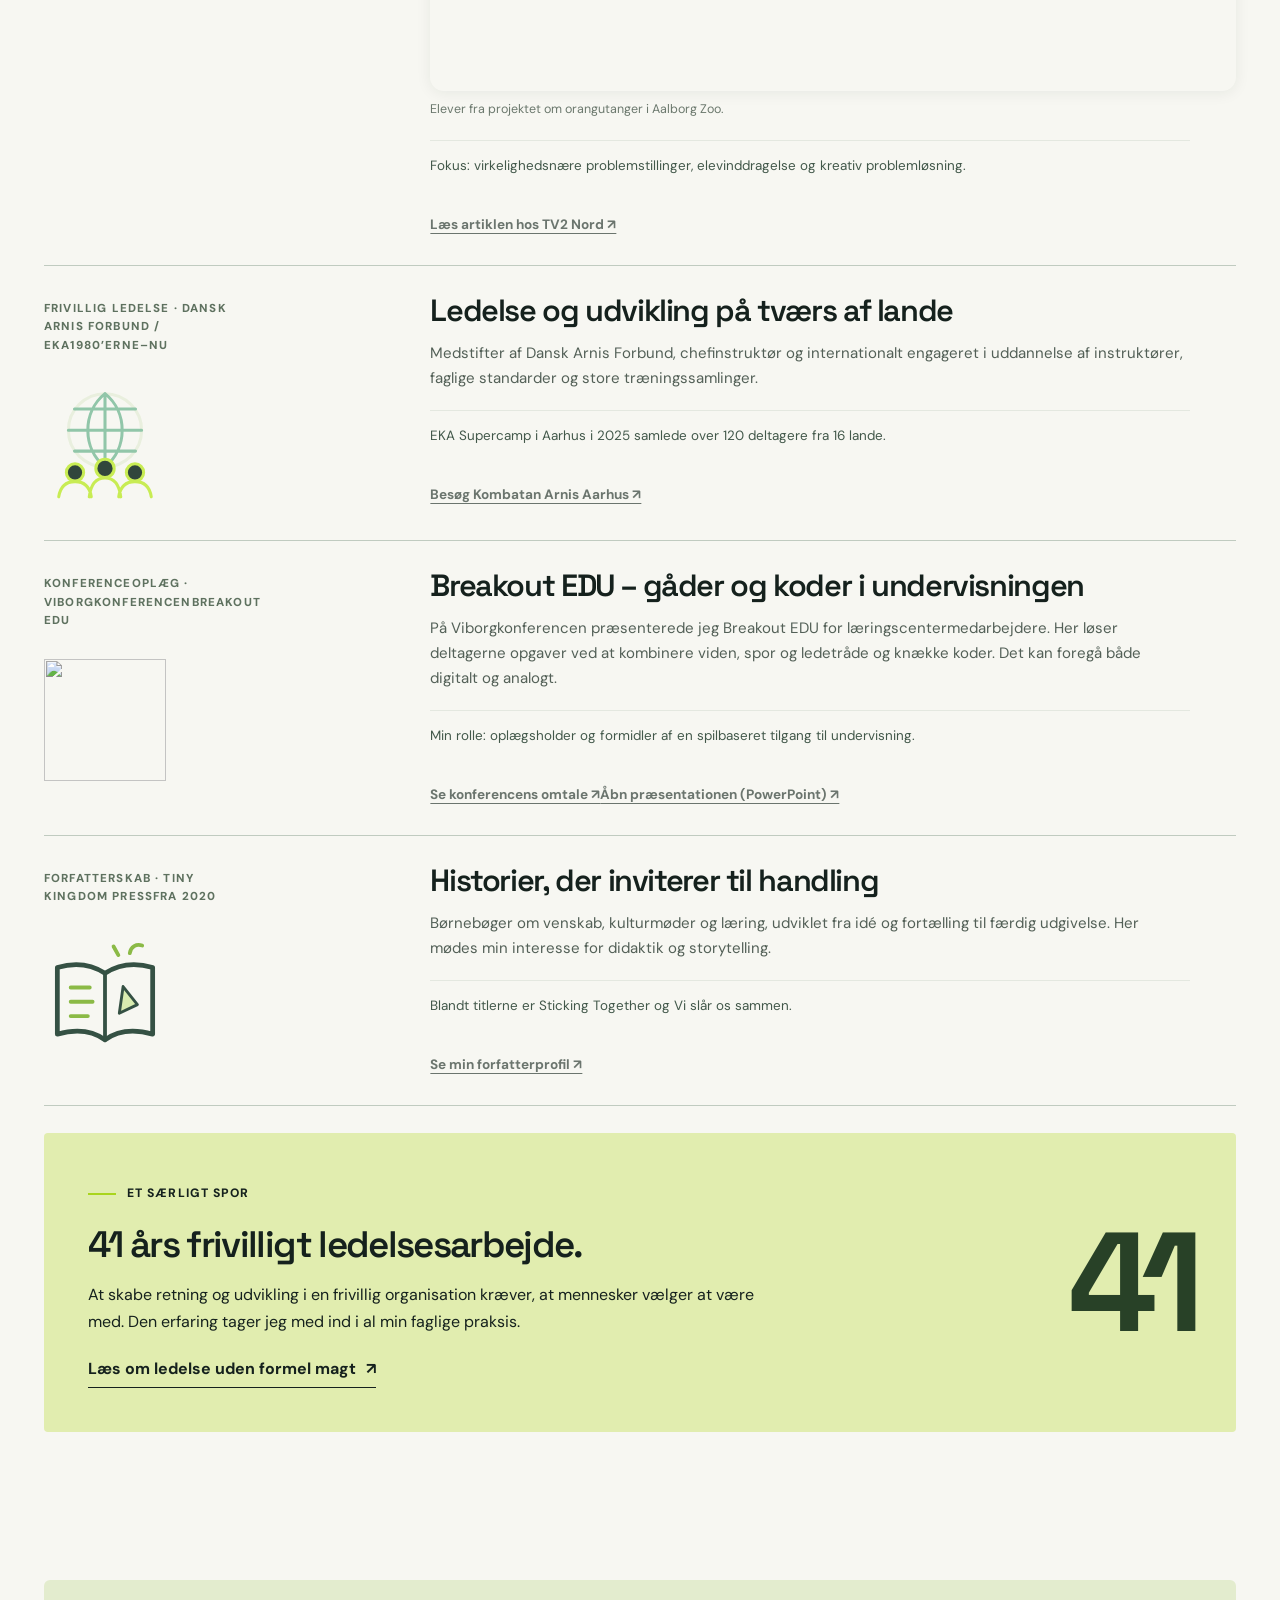
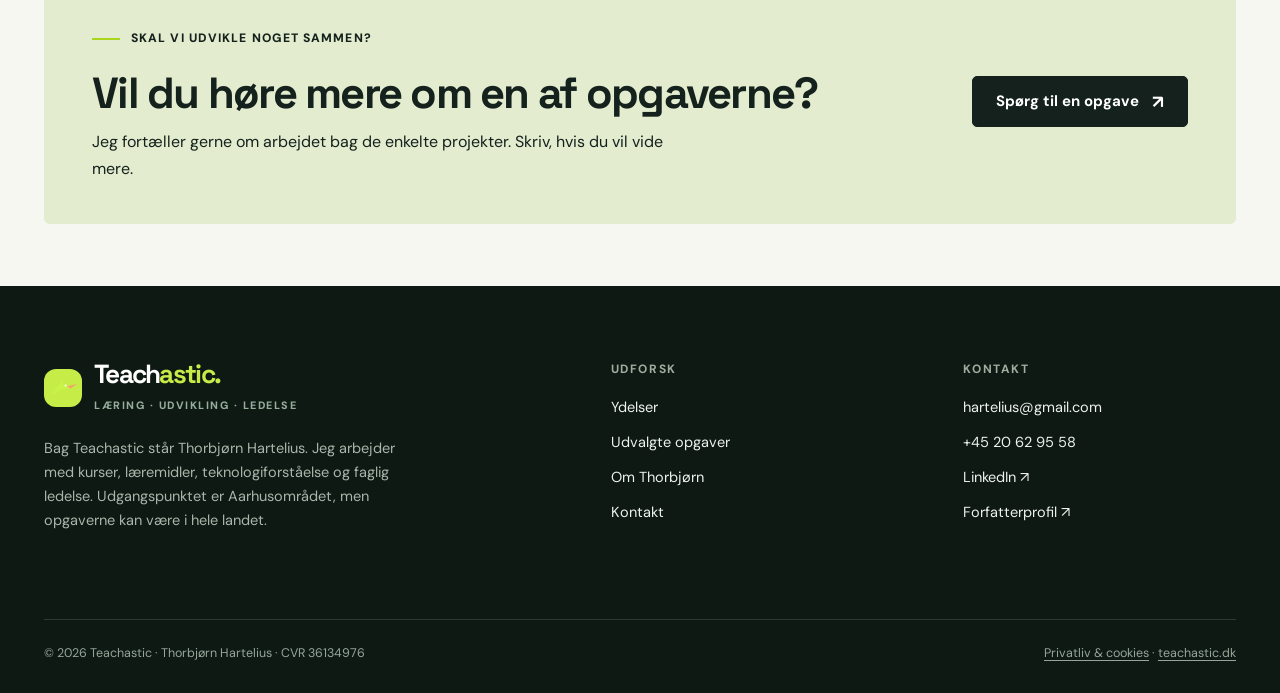
==== commit a865898e: "Tilføj Aalborg Zoo-projektfoto og Viborgkonferencens Breakout EDU-case" ====
--- a/cases.html
+++ b/cases.html
@@ -1 +1 @@
-<!doctype html><html lang="da"><head><meta charset="utf-8"><meta name="viewport" content="width=device-width,initial-scale=1"><meta name="theme-color" content="#101c18"><meta name="description" content="Konkrete projekter fra Thorbjørn Hartelius: kommunale konsulentforløb, Veje til Viden, IRIS, Aalborg Zoo, internationalt frivilligt lederskab og forfatterskab."><title>Udvalgte opgaver og cases | Teachastic</title><link rel="canonical" href="https://www.teachastic.dk/cases.html"><meta property="og:type" content="website"><meta property="og:locale" content="da_DK"><meta property="og:title" content="Udvalgte opgaver og cases | Teachastic"><meta property="og:description" content="Konkrete projekter fra Thorbjørn Hartelius: kommunale konsulentforløb, Veje til Viden, IRIS, Aalborg Zoo, internationalt frivilligt lederskab og forfatterskab."><meta property="og:url" content="https://www.teachastic.dk/cases.html"><link rel="icon" type="image/svg+xml" href="assets/favicon.svg"><link rel="stylesheet" href="assets/style.css"><script src="assets/site.js" defer></script><script type="application/ld+json">{"@context": "https://schema.org", "@type": "ProfessionalService", "name": "Teachastic", "url": "https://www.teachastic.dk/", "description": "Læring, kompetenceudvikling og ledelse i praksis", "founder": {"@type": "Person", "name": "Thorbjørn Hartelius"}, "areaServed": "Danmark", "email": "hartelius@gmail.com", "telephone": "+45 20 62 95 58"}</script></head><body><a href="#main" class="skip-link">Gå til indhold</a><header class="site-header"><div class="container nav-shell"><a class="brand" href="index.html" aria-label="Teachastic – til forsiden"><span class="brand-icon"><img src="assets/teachastic-bird.svg" alt="" width="33" height="33"></span><span><span class="brand-name">Teach<span class="accent">astic.</span></span><span class="brand-caption">Læring · Udvikling · Ledelse</span></span></a><button type="button" class="menu-toggle" aria-label="Åbn menu" aria-expanded="false" aria-controls="main-navigation"><svg viewBox="0 0 24 24" fill="none" stroke="currentColor" stroke-width="2" aria-hidden="true"><path d="M4 7h16M4 12h16M4 17h16"/></svg></button><nav class="nav-links" id="main-navigation" aria-label="Hovednavigation"><a href="ydelser.html">Ydelser</a><a href="cases.html" aria-current="page">Udvalgte opgaver</a><a href="om.html">Om Thorbjørn</a><a href="kontakt.html" class="button button-solid">Kontakt</a></nav></div></header><main id="main"><section class="page-hero"><div class="container"><span class="eyebrow on-dark">Udvalgte opgaver</span><h1>Det har jeg <em>været med til.</em></h1><p>Her er seks eksempler fra mit arbejde. Nogle er fra ansættelser, andre fra konsulentopgaver, undervisning eller frivilligt arbejde. Jeg har valgt dem, fordi de viser, hvad jeg rent faktisk har været med til.</p></div></section><section class="section"><div class="container"><div class="case-filter" role="group" aria-label="Filtrér opgaver"><button type="button" class="filter-btn" data-filter="alle" aria-pressed="true">Alle opgaver</button><button type="button" class="filter-btn" data-filter="ledelse" aria-pressed="false">Ledelse &amp; udvikling</button><button type="button" class="filter-btn" data-filter="konsulent" aria-pressed="false">Kurser &amp; konsulent</button><button type="button" class="filter-btn" data-filter="formidling" aria-pressed="false">Læring &amp; formidling</button></div><p class="filter-result" id="case-filter-status" aria-live="polite" aria-atomic="true">Viser alle 6 opgaver</p><h2 class="sr-only">Udvalgte projekter og opgaver</h2><div class="portfolio-grid"><article class="portfolio-card" data-category="konsulent" id="kommuner"><div class="case-aside"><div class="case-label"><span>Konsulentopgaver · via iTeach.dk</span><span>2020–2026</span></div><img class="case-aside-icon" src="assets/icon-kursus.svg" alt="" role="presentation" width="122" height="122" loading="lazy" decoding="async"></div><h3>Kommunale kompetenceforløb</h3><p>Scenariedidaktik, Google Workspace, Chromebooks og Classroom. Workshops og webinarer for medarbejdere og ledere i Odense, Syddjurs, Vesthimmerland og Favrskov kommuner.</p><p><strong>Vesthimmerlands Kommune · Dagtilbud:</strong> Hands-on workshop i Google Workspace for ledere på dagtilbudsområdet med fokus på at bruge værktøjerne i deres daglige arbejde.</p><figure class="portfolio-photo"><img class="portfolio-photo-image" src="assets/teachastic-vesthimmerland-workspace.webp" alt="Google Workspace-workshop for ledere på dagtilbudsområdet i Vesthimmerlands Kommune" width="1300" height="731" loading="lazy" decoding="async"><figcaption>Vesthimmerlands Kommune · Dagtilbud · Google Workspace</figcaption></figure><p class="portfolio-focus">Min rolle: planlægning, facilitering og praktisk undervisning. Målgrupper på typisk 12–40 deltagere.</p><div class="portfolio-bottom"><a href="kontakt.html">Spørg til forløbet ↗</a></div></article><article class="portfolio-card" data-category="ledelse" id="veje"><div class="case-aside"><div class="case-label"><span>Ansættelse · Veje til Viden</span><span>Fra 2024</span></div><img class="case-aside-icon" src="assets/icon-redaktion.svg" alt="" role="presentation" width="122" height="122" loading="lazy" decoding="async"></div><h3>Fra faglig idé til færdigt læremiddel</h3><p>Som naturfagsredaktør står jeg for rekruttering, onboarding, faglig sparring, koordinering og kvalitetssikring for et team på 11 forløbsbyggere.</p><figure class="portfolio-photo portfolio-photo--portrait"><a class="portfolio-photo-link" href="assets/veje-til-viden-naturfagsredaktoer-original.jpg" target="_blank" rel="noopener noreferrer" aria-label="Åbn Veje til Videns plakat i fuld størrelse"><img class="portfolio-photo-image" src="assets/veje-til-viden-naturfagsredaktoer-original.jpg" alt="Veje til Videns portræt af naturfagsredaktør Thorbjørn Hartelius med et citat om helheden i naturfagsportalen og tre eksempler på naturfaglige undervisningsforløb" width="800" height="1000" loading="lazy" decoding="async"></a><figcaption>Veje til Videns præsentation af naturfagsredaktøren. <a href="assets/veje-til-viden-naturfagsredaktoer-original.jpg" target="_blank" rel="noopener noreferrer">Se grafikken i fuld størrelse ↗</a></figcaption></figure><p class="portfolio-focus">Fokus: mennesker, faglig kvalitet, deadlines og fælles arbejdsgange.</p><div class="portfolio-bottom"><a href="https://vejetilviden.com/" target="_blank" rel="noopener noreferrer">Besøg Veje til Viden ↗</a></div></article><article class="portfolio-card" data-category="formidling" id="iris"><div class="case-aside"><div class="case-label"><span>Udviklingssamarbejde · Aarhus Bibliotekerne</span><span>Projekt</span></div><img class="case-aside-icon" src="assets/icon-iris.svg" alt="" role="presentation" width="122" height="122" loading="lazy" decoding="async"></div><h3>IRIS – børn som digitale skabere</h3><p>Bidrag til udvikling, afprøvning og faglig sparring om læringsaktiviteter i IRIS’ mediepædagogiske univers – herunder Mikroliv.</p><p class="portfolio-focus">Fokus: digitale medier som redskab til nysgerrighed og egen produktion.</p><div class="portfolio-bottom"><a href="https://iris.aarhus.dk/om-iris/rapport-fra-udviklingen-af-projektet" target="_blank" rel="noopener noreferrer">Læs IRIS’ udviklingsrapport ↗</a></div></article><article class="portfolio-card" data-category="formidling" id="zooprojekt"><div class="case-aside"><div class="case-label"><span>Undervisningsprojekt · Kragelundskolen</span><span>Klasseprojekt</span></div><img class="case-aside-icon" src="assets/icon-zoo.svg" alt="" role="presentation" width="122" height="122" loading="lazy" decoding="async"></div><h3>Elevernes idéer til Aalborg Zoo</h3><p>En 4. klasse udviklede forslag til et nyt orangutanganlæg gennem undersøgelser af dyrevelfærd, adfærd, design og digital produktion. Projektet vandt Pandaklubbens konkurrence.</p><p class="portfolio-focus">Fokus: virkelighedsnære problemstillinger, elevinddragelse og kreativ problemløsning.</p><div class="portfolio-bottom"><a href="https://www.tv2nord.dk/nordjylland/klassefest-med-orangutanger" target="_blank" rel="noopener noreferrer">Læs artiklen hos TV2 Nord ↗</a></div></article><article class="portfolio-card" data-category="ledelse" id="arnis"><div class="case-aside"><div class="case-label"><span>Frivillig ledelse · Dansk Arnis Forbund / EKA</span><span>1980’erne–nu</span></div><img class="case-aside-icon" src="assets/icon-international.svg" alt="" role="presentation" width="122" height="122" loading="lazy" decoding="async"></div><h3>Ledelse og udvikling på tværs af lande</h3><p>Medstifter af Dansk Arnis Forbund, chefinstruktør og internationalt engageret i uddannelse af instruktører, faglige standarder og store træningssamlinger.</p><p class="portfolio-focus">EKA Supercamp i Aarhus i 2025 samlede over 120 deltagere fra 16 lande.</p><div class="portfolio-bottom"><a href="http://kombatan-arnis.dk/" target="_blank" rel="noopener noreferrer">Besøg Kombatan Arnis Aarhus ↗</a></div></article><article class="portfolio-card" data-category="formidling" id="forfatter"><div class="case-aside"><div class="case-label"><span>Forfatterskab · Tiny Kingdom Press</span><span>Fra 2020</span></div><img class="case-aside-icon" src="assets/icon-fortaelling.svg" alt="" role="presentation" width="122" height="122" loading="lazy" decoding="async"></div><h3>Historier, der inviterer til handling</h3><p>Børnebøger om venskab, kulturmøder og læring, udviklet fra idé og fortælling til færdig udgivelse. Her mødes min interesse for didaktik og storytelling.</p><p class="portfolio-focus">Blandt titlerne er Sticking Together og Vi slår os sammen.</p><div class="portfolio-bottom"><a href="https://bogbrancheguiden.dk/profil/thorbjoern-hartelius/" target="_blank" rel="noopener noreferrer">Se min forfatterprofil ↗</a></div></article></div><div class="case-highlight"><div><span class="eyebrow">Et særligt spor</span><h3>41 års frivilligt ledelsesarbejde.</h3><p>At skabe retning og udvikling i en frivillig organisation kræver, at mennesker vælger at være med. Den erfaring tager jeg med ind i al min faglige praksis.</p><a class="text-link" href="om.html#frivillig">Læs om ledelse uden formel magt <span aria-hidden="true">↗</span></a></div><div class="large-number" aria-label="41 år">41</div></div></div></section><section class="section-sm"><div class="container"><div class="cta-band"><div><span class="eyebrow">Skal vi udvikle noget sammen?</span><h2>Vil du høre mere om en af opgaverne?</h2><p>Jeg fortæller gerne om arbejdet bag de enkelte projekter. Skriv, hvis du vil vide mere.</p></div><div class="button-row"><a class="button button-dark" href="kontakt.html">Spørg til en opgave <span class="arrow" aria-hidden="true">↗</span></a></div></div></div></section></main><footer class="footer"><div class="container"><div class="footer-grid"><div><a class="brand" href="index.html" aria-label="Teachastic – til forsiden"><span class="brand-icon"><img src="assets/teachastic-bird.svg" alt="" width="33" height="33"></span><span><span class="brand-name">Teach<span class="accent">astic.</span></span><span class="brand-caption">Læring · Udvikling · Ledelse</span></span></a><p class="footer-about">Bag Teachastic står Thorbjørn Hartelius. Jeg arbejder med kurser, læremidler, teknologiforståelse og faglig ledelse. Udgangspunktet er Aarhusområdet, men opgaverne kan være i hele landet.</p></div><div><h4>Udforsk</h4><div class="footer-links"><a href="ydelser.html">Ydelser</a><a href="cases.html">Udvalgte opgaver</a><a href="om.html">Om Thorbjørn</a><a href="kontakt.html">Kontakt</a></div></div><div><h4>Kontakt</h4><div class="footer-links"><a href="mailto:hartelius@gmail.com">hartelius@gmail.com</a><a href="tel:+4520629558">+45 20 62 95 58</a><a href="https://www.linkedin.com/in/thorbj%C3%B8rnhartelius/" target="_blank" rel="noopener noreferrer">LinkedIn ↗</a><a href="https://bogbrancheguiden.dk/profil/thorbjoern-hartelius/" target="_blank" rel="noopener noreferrer">Forfatterprofil ↗</a></div></div></div><div class="footer-bottom"><span>© <span id="year">2026</span> Teachastic · Thorbjørn Hartelius · CVR 36134976</span><span><a href="privatliv.html">Privatliv &amp; cookies</a> · <a href="https://www.teachastic.dk/" rel="home">teachastic.dk</a></span></div></div></footer><button type="button" class="back-to-top" aria-label="Til toppen" title="Til toppen">↑</button></body></html>+<!doctype html><html lang="da"><head><meta charset="utf-8"><meta name="viewport" content="width=device-width,initial-scale=1"><meta name="theme-color" content="#101c18"><meta name="description" content="Konkrete projekter fra Thorbjørn Hartelius: kommunale konsulentforløb, Veje til Viden, IRIS, Aalborg Zoo, internationalt frivilligt lederskab og forfatterskab."><title>Udvalgte opgaver og cases | Teachastic</title><link rel="canonical" href="https://www.teachastic.dk/cases.html"><meta property="og:type" content="website"><meta property="og:locale" content="da_DK"><meta property="og:title" content="Udvalgte opgaver og cases | Teachastic"><meta property="og:description" content="Konkrete projekter fra Thorbjørn Hartelius: kommunale konsulentforløb, Veje til Viden, IRIS, Aalborg Zoo, internationalt frivilligt lederskab og forfatterskab."><meta property="og:url" content="https://www.teachastic.dk/cases.html"><link rel="icon" type="image/svg+xml" href="assets/favicon.svg"><link rel="stylesheet" href="assets/style.css"><script src="assets/site.js" defer></script><script type="application/ld+json">{"@context": "https://schema.org", "@type": "ProfessionalService", "name": "Teachastic", "url": "https://www.teachastic.dk/", "description": "Læring, kompetenceudvikling og ledelse i praksis", "founder": {"@type": "Person", "name": "Thorbjørn Hartelius"}, "areaServed": "Danmark", "email": "hartelius@gmail.com", "telephone": "+45 20 62 95 58"}</script></head><body><a href="#main" class="skip-link">Gå til indhold</a><header class="site-header"><div class="container nav-shell"><a class="brand" href="index.html" aria-label="Teachastic – til forsiden"><span class="brand-icon"><img src="assets/teachastic-bird.svg" alt="" width="33" height="33"></span><span><span class="brand-name">Teach<span class="accent">astic.</span></span><span class="brand-caption">Læring · Udvikling · Ledelse</span></span></a><button type="button" class="menu-toggle" aria-label="Åbn menu" aria-expanded="false" aria-controls="main-navigation"><svg viewBox="0 0 24 24" fill="none" stroke="currentColor" stroke-width="2" aria-hidden="true"><path d="M4 7h16M4 12h16M4 17h16"/></svg></button><nav class="nav-links" id="main-navigation" aria-label="Hovednavigation"><a href="ydelser.html">Ydelser</a><a href="cases.html" aria-current="page">Udvalgte opgaver</a><a href="om.html">Om Thorbjørn</a><a href="kontakt.html" class="button button-solid">Kontakt</a></nav></div></header><main id="main"><section class="page-hero"><div class="container"><span class="eyebrow on-dark">Udvalgte opgaver</span><h1>Det har jeg <em>været med til.</em></h1><p>Her er syv eksempler fra mit arbejde. Nogle er fra ansættelser, andre fra konsulentopgaver, undervisning eller frivilligt arbejde. Jeg har valgt dem, fordi de viser, hvad jeg rent faktisk har været med til.</p></div></section><section class="section"><div class="container"><div class="case-filter" role="group" aria-label="Filtrér opgaver"><button type="button" class="filter-btn" data-filter="alle" aria-pressed="true">Alle opgaver</button><button type="button" class="filter-btn" data-filter="ledelse" aria-pressed="false">Ledelse &amp; udvikling</button><button type="button" class="filter-btn" data-filter="konsulent" aria-pressed="false">Kurser &amp; konsulent</button><button type="button" class="filter-btn" data-filter="formidling" aria-pressed="false">Læring &amp; formidling</button></div><p class="filter-result" id="case-filter-status" aria-live="polite" aria-atomic="true">Viser alle 7 opgaver</p><h2 class="sr-only">Udvalgte projekter og opgaver</h2><div class="portfolio-grid"><article class="portfolio-card" data-category="konsulent" id="kommuner"><div class="case-aside"><div class="case-label"><span>Konsulentopgaver · via iTeach.dk</span><span>2020–2026</span></div><img class="case-aside-icon" src="assets/icon-kursus.svg" alt="" role="presentation" width="122" height="122" loading="lazy" decoding="async"></div><h3>Kommunale kompetenceforløb</h3><p>Scenariedidaktik, Google Workspace, Chromebooks og Classroom. Workshops og webinarer for medarbejdere og ledere i Odense, Syddjurs, Vesthimmerland og Favrskov kommuner.</p><p><strong>Vesthimmerlands Kommune · Dagtilbud:</strong> Hands-on workshop i Google Workspace for ledere på dagtilbudsområdet med fokus på at bruge værktøjerne i deres daglige arbejde.</p><figure class="portfolio-photo"><img class="portfolio-photo-image" src="assets/teachastic-vesthimmerland-workspace.webp" alt="Google Workspace-workshop for ledere på dagtilbudsområdet i Vesthimmerlands Kommune" width="1300" height="731" loading="lazy" decoding="async"><figcaption>Vesthimmerlands Kommune · Dagtilbud · Google Workspace</figcaption></figure><p class="portfolio-focus">Min rolle: planlægning, facilitering og praktisk undervisning. Målgrupper på typisk 12–40 deltagere.</p><div class="portfolio-bottom"><a href="kontakt.html">Spørg til forløbet ↗</a></div></article><article class="portfolio-card" data-category="ledelse" id="veje"><div class="case-aside"><div class="case-label"><span>Ansættelse · Veje til Viden</span><span>Fra 2024</span></div><img class="case-aside-icon" src="assets/icon-redaktion.svg" alt="" role="presentation" width="122" height="122" loading="lazy" decoding="async"></div><h3>Fra faglig idé til færdigt læremiddel</h3><p>Som naturfagsredaktør står jeg for rekruttering, onboarding, faglig sparring, koordinering og kvalitetssikring for et team på 11 forløbsbyggere.</p><figure class="portfolio-photo portfolio-photo--portrait"><a class="portfolio-photo-link" href="assets/veje-til-viden-naturfagsredaktoer-original.jpg" target="_blank" rel="noopener noreferrer" aria-label="Åbn Veje til Videns plakat i fuld størrelse"><img class="portfolio-photo-image" src="assets/veje-til-viden-naturfagsredaktoer-original.jpg" alt="Veje til Videns portræt af naturfagsredaktør Thorbjørn Hartelius med et citat om helheden i naturfagsportalen og tre eksempler på naturfaglige undervisningsforløb" width="800" height="1000" loading="lazy" decoding="async"></a><figcaption>Veje til Videns præsentation af naturfagsredaktøren. <a href="assets/veje-til-viden-naturfagsredaktoer-original.jpg" target="_blank" rel="noopener noreferrer">Se grafikken i fuld størrelse ↗</a></figcaption></figure><p class="portfolio-focus">Fokus: mennesker, faglig kvalitet, deadlines og fælles arbejdsgange.</p><div class="portfolio-bottom"><a href="https://vejetilviden.com/" target="_blank" rel="noopener noreferrer">Besøg Veje til Viden ↗</a></div></article><article class="portfolio-card" data-category="formidling" id="iris"><div class="case-aside"><div class="case-label"><span>Udviklingssamarbejde · Aarhus Bibliotekerne</span><span>Projekt</span></div><img class="case-aside-icon" src="assets/icon-iris.svg" alt="" role="presentation" width="122" height="122" loading="lazy" decoding="async"></div><h3>IRIS – børn som digitale skabere</h3><p>Bidrag til udvikling, afprøvning og faglig sparring om læringsaktiviteter i IRIS’ mediepædagogiske univers – herunder Mikroliv.</p><p class="portfolio-focus">Fokus: digitale medier som redskab til nysgerrighed og egen produktion.</p><div class="portfolio-bottom"><a href="https://iris.aarhus.dk/om-iris/rapport-fra-udviklingen-af-projektet" target="_blank" rel="noopener noreferrer">Læs IRIS’ udviklingsrapport ↗</a></div></article><article class="portfolio-card" data-category="formidling" id="zooprojekt"><div class="case-aside"><div class="case-label"><span>Undervisningsprojekt · Kragelundskolen</span><span>Klasseprojekt</span></div><img class="case-aside-icon" src="assets/icon-zoo.svg" alt="" role="presentation" width="122" height="122" loading="lazy" decoding="async"></div><h3>Elevernes idéer til Aalborg Zoo</h3><p>En 4. klasse udviklede forslag til et nyt orangutanganlæg gennem undersøgelser af dyrevelfærd, adfærd, design og digital produktion. Projektet vandt Pandaklubbens konkurrence.</p><figure class="portfolio-photo zoo-photo"><img class="portfolio-photo-image" src="assets/teachastic-aalborg-zoo-elever.webp" alt="To elever udklædt som orangutanger i forbindelse med et skoleprojekt om Aalborg Zoo" width="640" height="427" loading="lazy" decoding="async"><figcaption>Elever fra projektet om orangutanger i Aalborg Zoo.</figcaption></figure><p class="portfolio-focus">Fokus: virkelighedsnære problemstillinger, elevinddragelse og kreativ problemløsning.</p><div class="portfolio-bottom"><a href="https://www.tv2nord.dk/nordjylland/klassefest-med-orangutanger" target="_blank" rel="noopener noreferrer">Læs artiklen hos TV2 Nord ↗</a></div></article><article class="portfolio-card" data-category="ledelse" id="arnis"><div class="case-aside"><div class="case-label"><span>Frivillig ledelse · Dansk Arnis Forbund / EKA</span><span>1980’erne–nu</span></div><img class="case-aside-icon" src="assets/icon-international.svg" alt="" role="presentation" width="122" height="122" loading="lazy" decoding="async"></div><h3>Ledelse og udvikling på tværs af lande</h3><p>Medstifter af Dansk Arnis Forbund, chefinstruktør og internationalt engageret i uddannelse af instruktører, faglige standarder og store træningssamlinger.</p><p class="portfolio-focus">EKA Supercamp i Aarhus i 2025 samlede over 120 deltagere fra 16 lande.</p><div class="portfolio-bottom"><a href="http://kombatan-arnis.dk/" target="_blank" rel="noopener noreferrer">Besøg Kombatan Arnis Aarhus ↗</a></div></article><article class="portfolio-card" data-category="formidling konsulent" id="viborg"><div class="case-aside"><div class="case-label"><span>Konferenceoplæg · Viborgkonferencen</span><span>Breakout EDU</span></div><img class="case-aside-icon" src="assets/icon-breakout.svg" alt="" role="presentation" width="122" height="122" loading="lazy" decoding="async"></div><h3>Breakout EDU – gåder og koder i undervisningen</h3><p>På Viborgkonferencen præsenterede jeg Breakout EDU for læringscentermedarbejdere. Her løser deltagerne opgaver ved at kombinere viden, spor og ledetråde og knække koder. Det kan foregå både digitalt og analogt.</p><p class="portfolio-focus">Min rolle: oplægsholder og formidler af en spilbaseret tilgang til undervisning.</p><div class="portfolio-bottom"><a href="https://viborgkonferencen.dk/tidligere-konferencer/2019-2/oplaegsholdere-2018/breakout-edu/" target="_blank" rel="noopener noreferrer">Se konferencens omtale ↗</a><a href="https://viborgkonferencen.dk/wp-content/uploads/2019/03/Breakout-Edu-Viborgkonferencen.pptx" target="_blank" rel="noopener noreferrer">Åbn præsentationen (PowerPoint) ↗</a></div></article><article class="portfolio-card" data-category="formidling" id="forfatter"><div class="case-aside"><div class="case-label"><span>Forfatterskab · Tiny Kingdom Press</span><span>Fra 2020</span></div><img class="case-aside-icon" src="assets/icon-fortaelling.svg" alt="" role="presentation" width="122" height="122" loading="lazy" decoding="async"></div><h3>Historier, der inviterer til handling</h3><p>Børnebøger om venskab, kulturmøder og læring, udviklet fra idé og fortælling til færdig udgivelse. Her mødes min interesse for didaktik og storytelling.</p><p class="portfolio-focus">Blandt titlerne er Sticking Together og Vi slår os sammen.</p><div class="portfolio-bottom"><a href="https://bogbrancheguiden.dk/profil/thorbjoern-hartelius/" target="_blank" rel="noopener noreferrer">Se min forfatterprofil ↗</a></div></article></div><div class="case-highlight"><div><span class="eyebrow">Et særligt spor</span><h3>41 års frivilligt ledelsesarbejde.</h3><p>At skabe retning og udvikling i en frivillig organisation kræver, at mennesker vælger at være med. Den erfaring tager jeg med ind i al min faglige praksis.</p><a class="text-link" href="om.html#frivillig">Læs om ledelse uden formel magt <span aria-hidden="true">↗</span></a></div><div class="large-number" aria-label="41 år">41</div></div></div></section><section class="section-sm"><div class="container"><div class="cta-band"><div><span class="eyebrow">Skal vi udvikle noget sammen?</span><h2>Vil du høre mere om en af opgaverne?</h2><p>Jeg fortæller gerne om arbejdet bag de enkelte projekter. Skriv, hvis du vil vide mere.</p></div><div class="button-row"><a class="button button-dark" href="kontakt.html">Spørg til en opgave <span class="arrow" aria-hidden="true">↗</span></a></div></div></div></section></main><footer class="footer"><div class="container"><div class="footer-grid"><div><a class="brand" href="index.html" aria-label="Teachastic – til forsiden"><span class="brand-icon"><img src="assets/teachastic-bird.svg" alt="" width="33" height="33"></span><span><span class="brand-name">Teach<span class="accent">astic.</span></span><span class="brand-caption">Læring · Udvikling · Ledelse</span></span></a><p class="footer-about">Bag Teachastic står Thorbjørn Hartelius. Jeg arbejder med kurser, læremidler, teknologiforståelse og faglig ledelse. Udgangspunktet er Aarhusområdet, men opgaverne kan være i hele landet.</p></div><div><h4>Udforsk</h4><div class="footer-links"><a href="ydelser.html">Ydelser</a><a href="cases.html">Udvalgte opgaver</a><a href="om.html">Om Thorbjørn</a><a href="kontakt.html">Kontakt</a></div></div><div><h4>Kontakt</h4><div class="footer-links"><a href="mailto:hartelius@gmail.com">hartelius@gmail.com</a><a href="tel:+4520629558">+45 20 62 95 58</a><a href="https://www.linkedin.com/in/thorbj%C3%B8rnhartelius/" target="_blank" rel="noopener noreferrer">LinkedIn ↗</a><a href="https://bogbrancheguiden.dk/profil/thorbjoern-hartelius/" target="_blank" rel="noopener noreferrer">Forfatterprofil ↗</a></div></div></div><div class="footer-bottom"><span>© <span id="year">2026</span> Teachastic · Thorbjørn Hartelius · CVR 36134976</span><span><a href="privatliv.html">Privatliv &amp; cookies</a> · <a href="https://www.teachastic.dk/" rel="home">teachastic.dk</a></span></div></div></footer><button type="button" class="back-to-top" aria-label="Til toppen" title="Til toppen">↑</button></body></html>
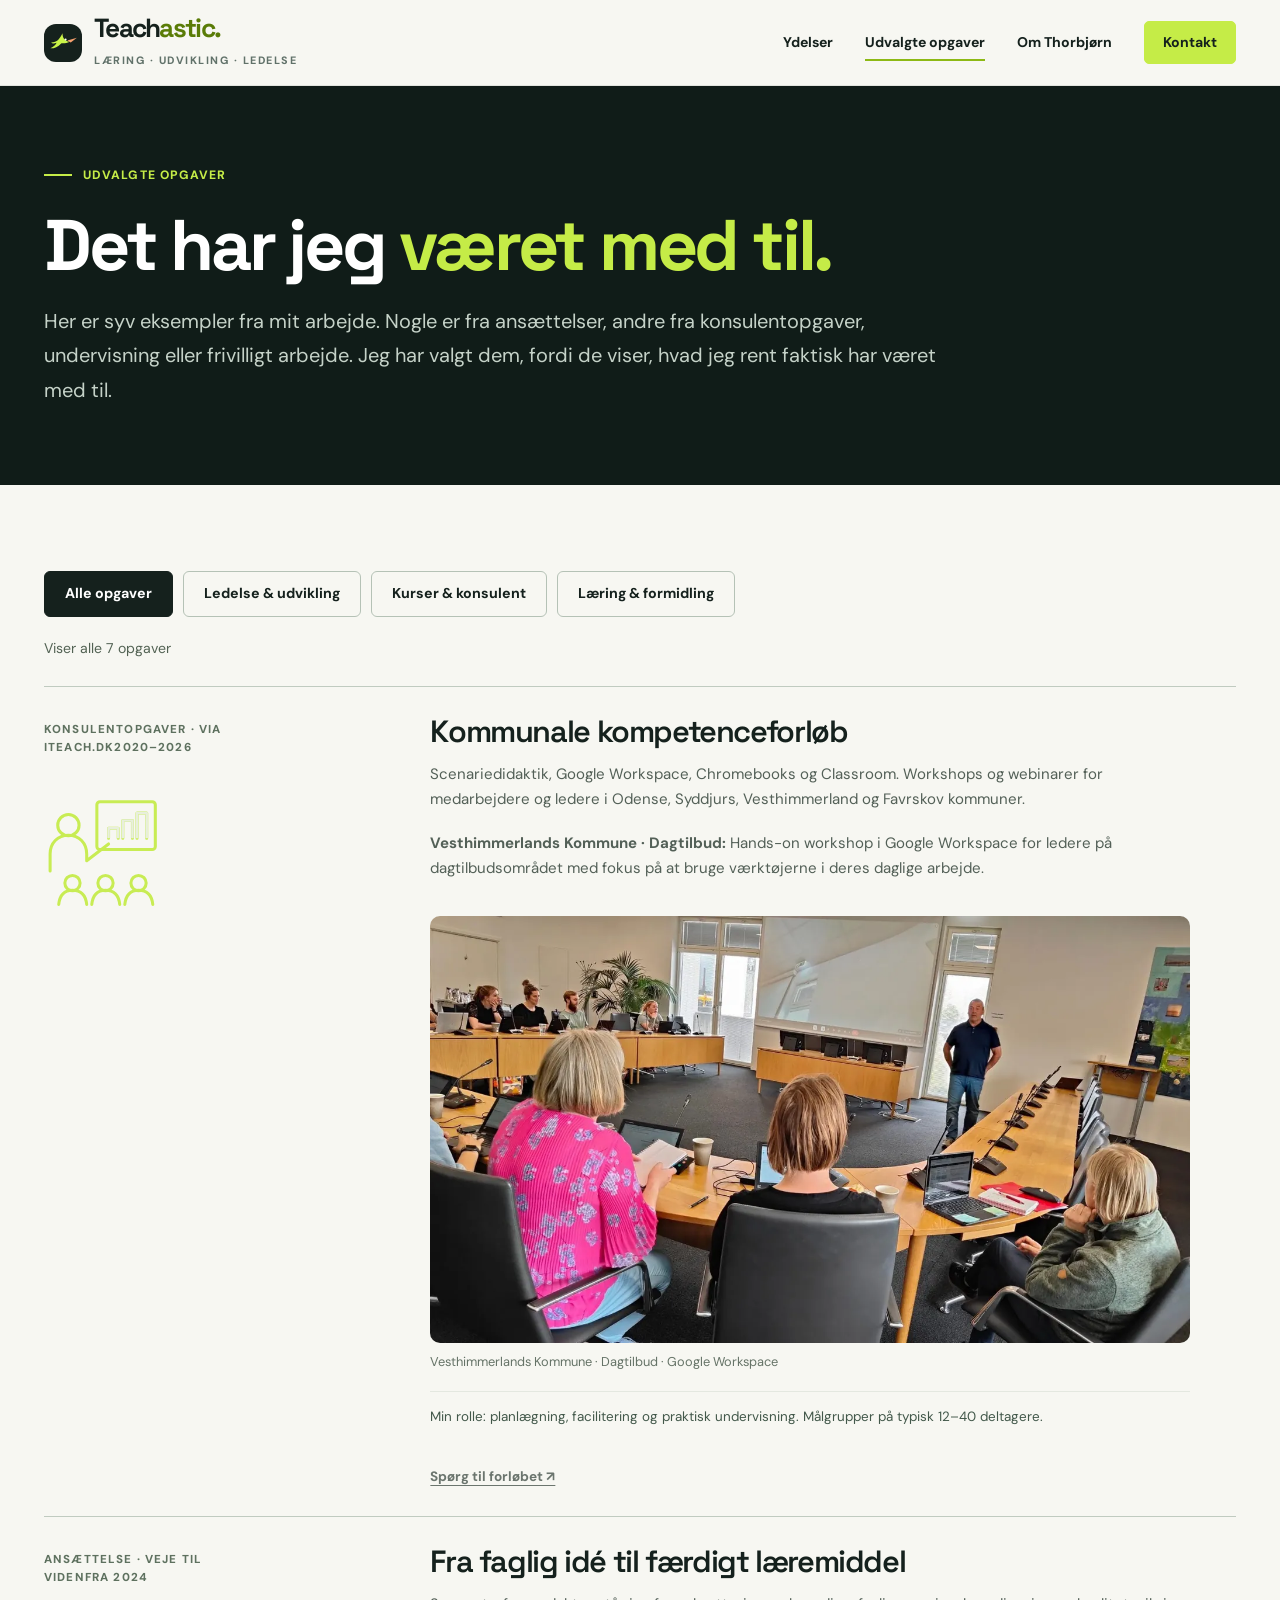
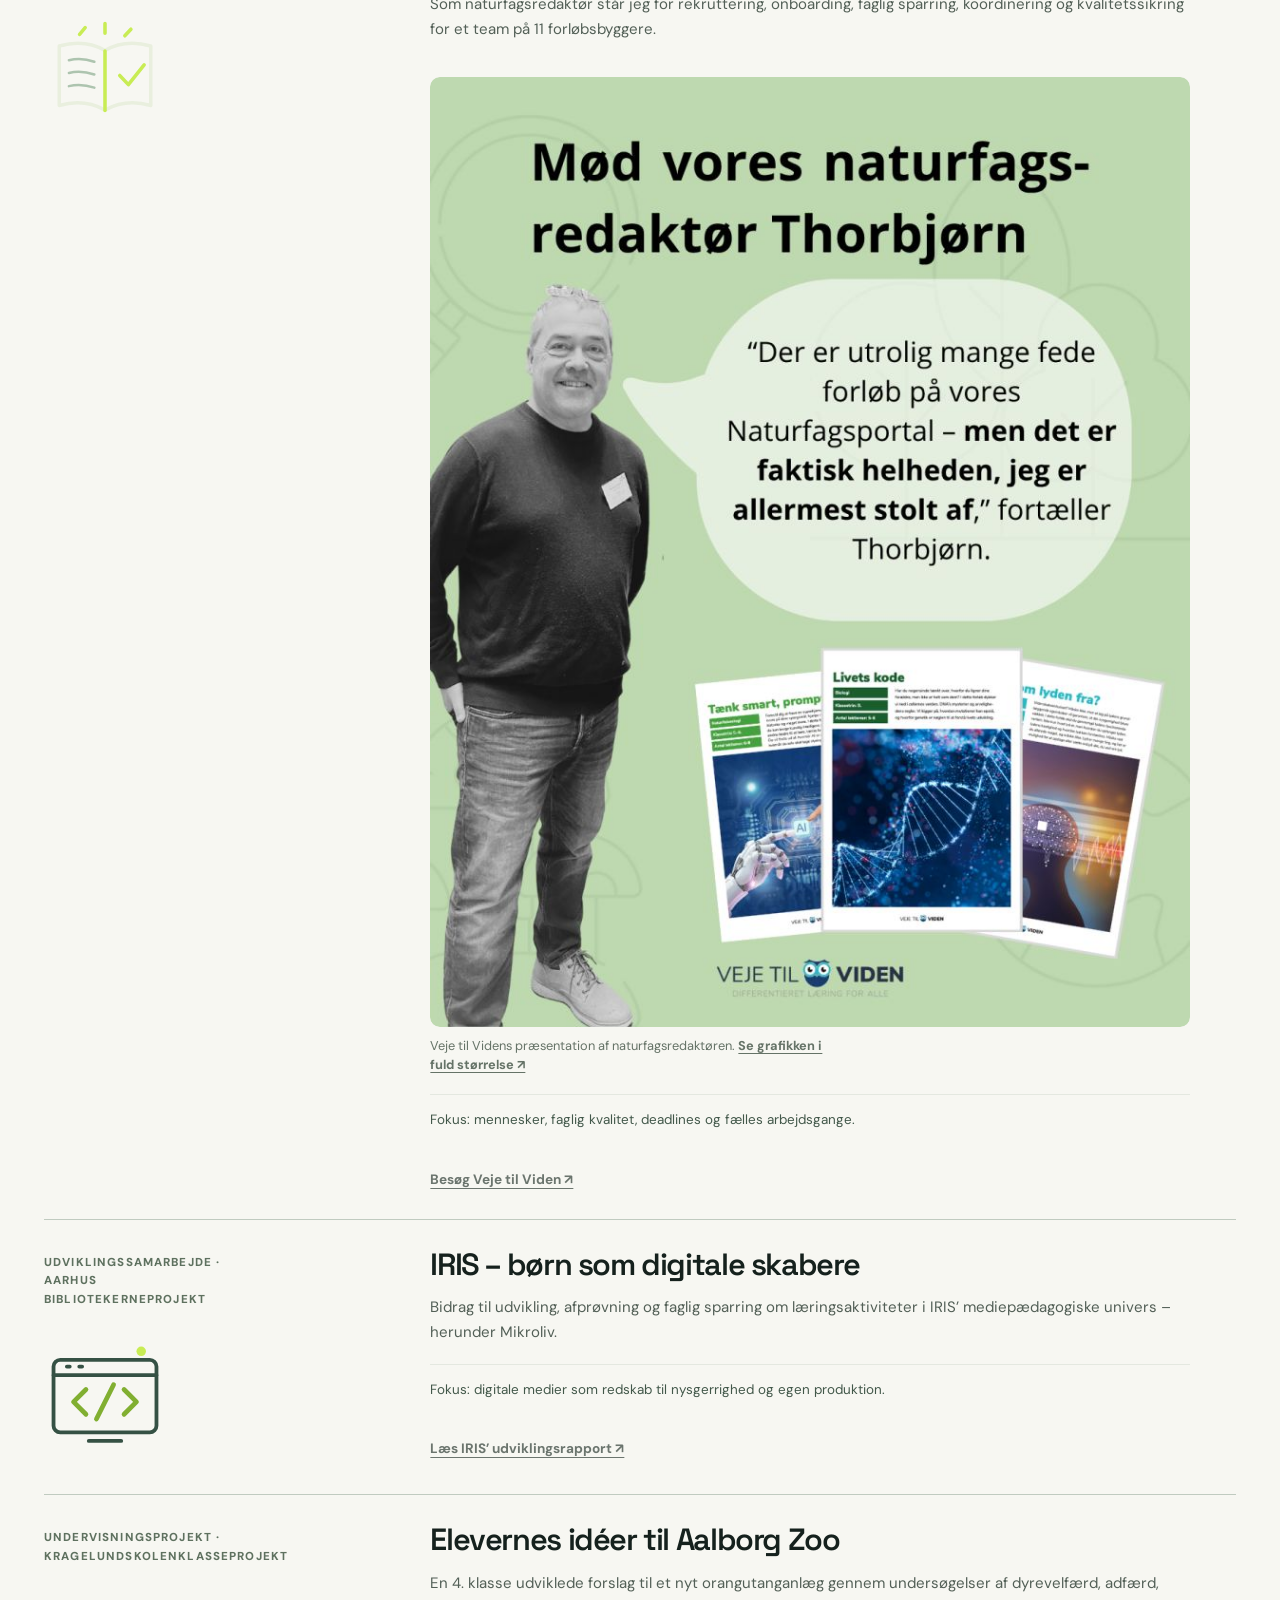
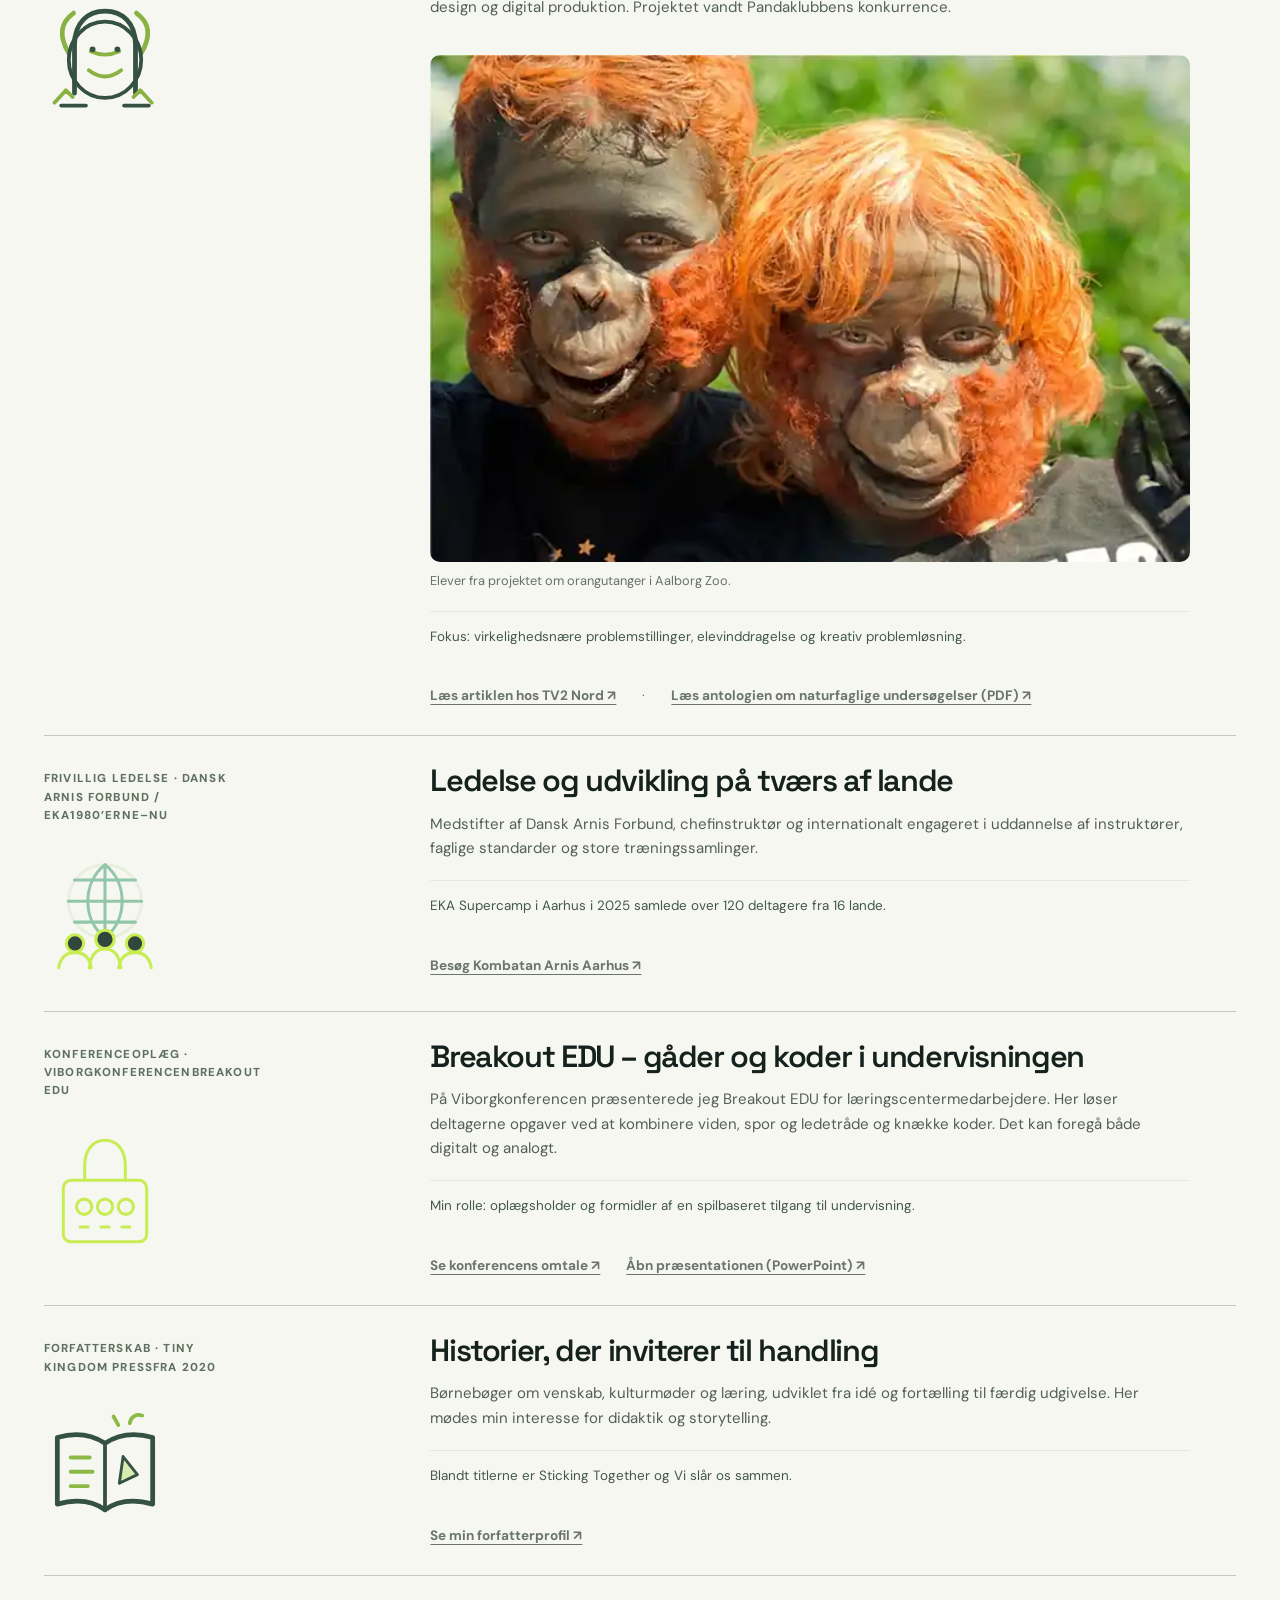
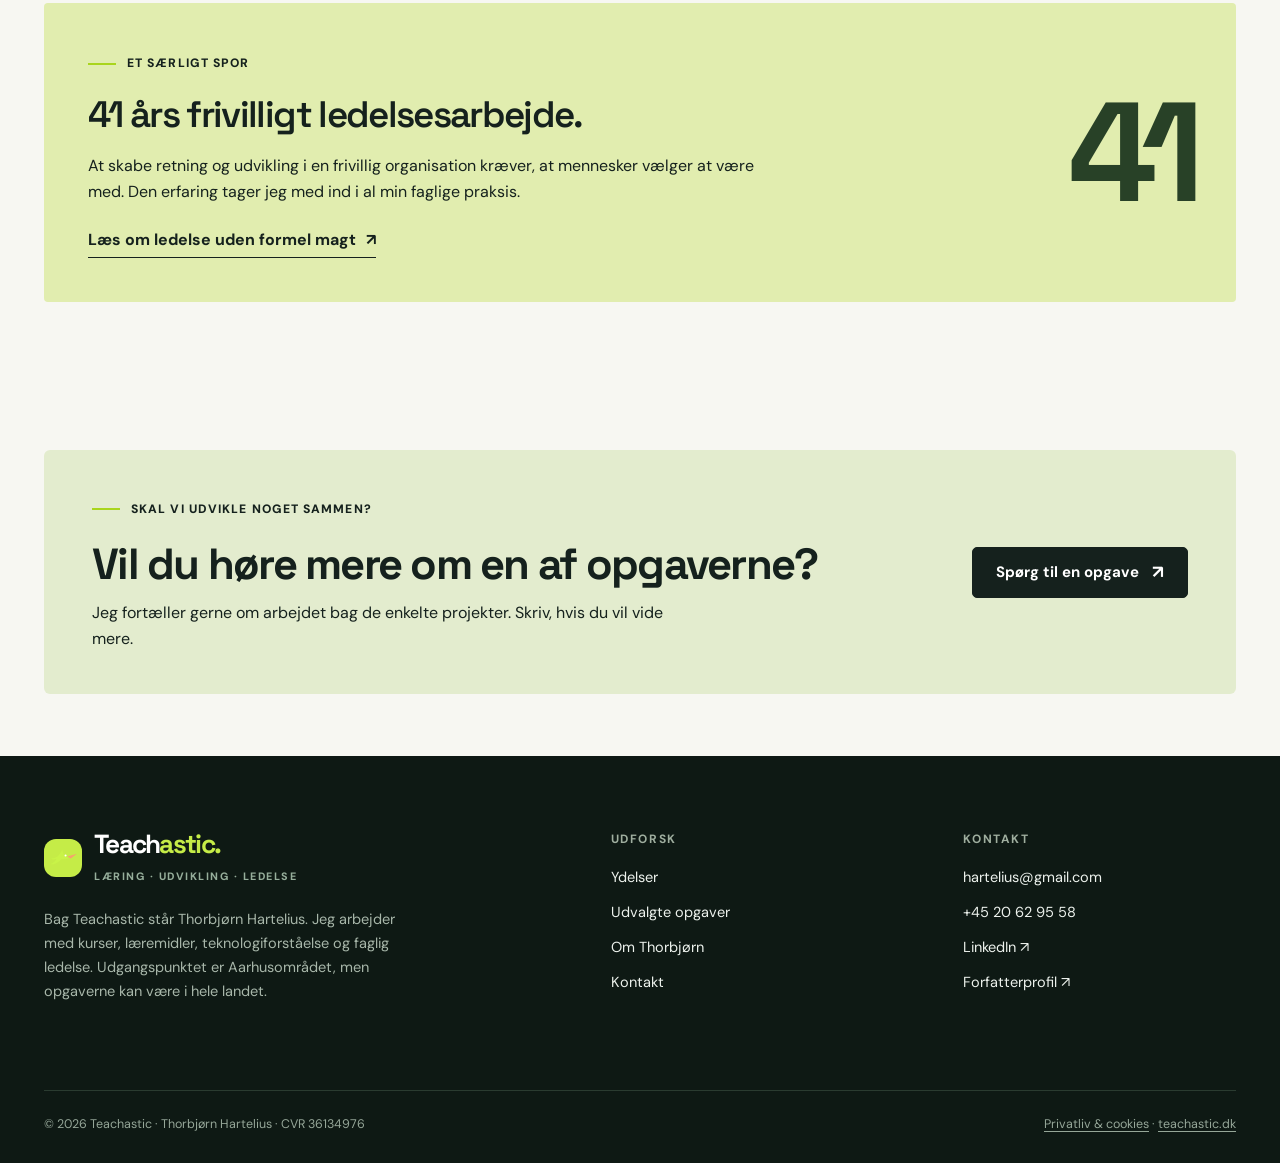
==== commit 7f650ad7: "Tilføj antologilink til Aalborg Zoo-casen" ====
--- a/cases.html
+++ b/cases.html
@@ -1 +1 @@
-<!doctype html><html lang="da"><head><meta charset="utf-8"><meta name="viewport" content="width=device-width,initial-scale=1"><meta name="theme-color" content="#101c18"><meta name="description" content="Konkrete projekter fra Thorbjørn Hartelius: kommunale konsulentforløb, Veje til Viden, IRIS, Aalborg Zoo, internationalt frivilligt lederskab og forfatterskab."><title>Udvalgte opgaver og cases | Teachastic</title><link rel="canonical" href="https://www.teachastic.dk/cases.html"><meta property="og:type" content="website"><meta property="og:locale" content="da_DK"><meta property="og:title" content="Udvalgte opgaver og cases | Teachastic"><meta property="og:description" content="Konkrete projekter fra Thorbjørn Hartelius: kommunale konsulentforløb, Veje til Viden, IRIS, Aalborg Zoo, internationalt frivilligt lederskab og forfatterskab."><meta property="og:url" content="https://www.teachastic.dk/cases.html"><link rel="icon" type="image/svg+xml" href="assets/favicon.svg"><link rel="stylesheet" href="assets/style.css"><script src="assets/site.js" defer></script><script type="application/ld+json">{"@context": "https://schema.org", "@type": "ProfessionalService", "name": "Teachastic", "url": "https://www.teachastic.dk/", "description": "Læring, kompetenceudvikling og ledelse i praksis", "founder": {"@type": "Person", "name": "Thorbjørn Hartelius"}, "areaServed": "Danmark", "email": "hartelius@gmail.com", "telephone": "+45 20 62 95 58"}</script></head><body><a href="#main" class="skip-link">Gå til indhold</a><header class="site-header"><div class="container nav-shell"><a class="brand" href="index.html" aria-label="Teachastic – til forsiden"><span class="brand-icon"><img src="assets/teachastic-bird.svg" alt="" width="33" height="33"></span><span><span class="brand-name">Teach<span class="accent">astic.</span></span><span class="brand-caption">Læring · Udvikling · Ledelse</span></span></a><button type="button" class="menu-toggle" aria-label="Åbn menu" aria-expanded="false" aria-controls="main-navigation"><svg viewBox="0 0 24 24" fill="none" stroke="currentColor" stroke-width="2" aria-hidden="true"><path d="M4 7h16M4 12h16M4 17h16"/></svg></button><nav class="nav-links" id="main-navigation" aria-label="Hovednavigation"><a href="ydelser.html">Ydelser</a><a href="cases.html" aria-current="page">Udvalgte opgaver</a><a href="om.html">Om Thorbjørn</a><a href="kontakt.html" class="button button-solid">Kontakt</a></nav></div></header><main id="main"><section class="page-hero"><div class="container"><span class="eyebrow on-dark">Udvalgte opgaver</span><h1>Det har jeg <em>været med til.</em></h1><p>Her er syv eksempler fra mit arbejde. Nogle er fra ansættelser, andre fra konsulentopgaver, undervisning eller frivilligt arbejde. Jeg har valgt dem, fordi de viser, hvad jeg rent faktisk har været med til.</p></div></section><section class="section"><div class="container"><div class="case-filter" role="group" aria-label="Filtrér opgaver"><button type="button" class="filter-btn" data-filter="alle" aria-pressed="true">Alle opgaver</button><button type="button" class="filter-btn" data-filter="ledelse" aria-pressed="false">Ledelse &amp; udvikling</button><button type="button" class="filter-btn" data-filter="konsulent" aria-pressed="false">Kurser &amp; konsulent</button><button type="button" class="filter-btn" data-filter="formidling" aria-pressed="false">Læring &amp; formidling</button></div><p class="filter-result" id="case-filter-status" aria-live="polite" aria-atomic="true">Viser alle 7 opgaver</p><h2 class="sr-only">Udvalgte projekter og opgaver</h2><div class="portfolio-grid"><article class="portfolio-card" data-category="konsulent" id="kommuner"><div class="case-aside"><div class="case-label"><span>Konsulentopgaver · via iTeach.dk</span><span>2020–2026</span></div><img class="case-aside-icon" src="assets/icon-kursus.svg" alt="" role="presentation" width="122" height="122" loading="lazy" decoding="async"></div><h3>Kommunale kompetenceforløb</h3><p>Scenariedidaktik, Google Workspace, Chromebooks og Classroom. Workshops og webinarer for medarbejdere og ledere i Odense, Syddjurs, Vesthimmerland og Favrskov kommuner.</p><p><strong>Vesthimmerlands Kommune · Dagtilbud:</strong> Hands-on workshop i Google Workspace for ledere på dagtilbudsområdet med fokus på at bruge værktøjerne i deres daglige arbejde.</p><figure class="portfolio-photo"><img class="portfolio-photo-image" src="assets/teachastic-vesthimmerland-workspace.webp" alt="Google Workspace-workshop for ledere på dagtilbudsområdet i Vesthimmerlands Kommune" width="1300" height="731" loading="lazy" decoding="async"><figcaption>Vesthimmerlands Kommune · Dagtilbud · Google Workspace</figcaption></figure><p class="portfolio-focus">Min rolle: planlægning, facilitering og praktisk undervisning. Målgrupper på typisk 12–40 deltagere.</p><div class="portfolio-bottom"><a href="kontakt.html">Spørg til forløbet ↗</a></div></article><article class="portfolio-card" data-category="ledelse" id="veje"><div class="case-aside"><div class="case-label"><span>Ansættelse · Veje til Viden</span><span>Fra 2024</span></div><img class="case-aside-icon" src="assets/icon-redaktion.svg" alt="" role="presentation" width="122" height="122" loading="lazy" decoding="async"></div><h3>Fra faglig idé til færdigt læremiddel</h3><p>Som naturfagsredaktør står jeg for rekruttering, onboarding, faglig sparring, koordinering og kvalitetssikring for et team på 11 forløbsbyggere.</p><figure class="portfolio-photo portfolio-photo--portrait"><a class="portfolio-photo-link" href="assets/veje-til-viden-naturfagsredaktoer-original.jpg" target="_blank" rel="noopener noreferrer" aria-label="Åbn Veje til Videns plakat i fuld størrelse"><img class="portfolio-photo-image" src="assets/veje-til-viden-naturfagsredaktoer-original.jpg" alt="Veje til Videns portræt af naturfagsredaktør Thorbjørn Hartelius med et citat om helheden i naturfagsportalen og tre eksempler på naturfaglige undervisningsforløb" width="800" height="1000" loading="lazy" decoding="async"></a><figcaption>Veje til Videns præsentation af naturfagsredaktøren. <a href="assets/veje-til-viden-naturfagsredaktoer-original.jpg" target="_blank" rel="noopener noreferrer">Se grafikken i fuld størrelse ↗</a></figcaption></figure><p class="portfolio-focus">Fokus: mennesker, faglig kvalitet, deadlines og fælles arbejdsgange.</p><div class="portfolio-bottom"><a href="https://vejetilviden.com/" target="_blank" rel="noopener noreferrer">Besøg Veje til Viden ↗</a></div></article><article class="portfolio-card" data-category="formidling" id="iris"><div class="case-aside"><div class="case-label"><span>Udviklingssamarbejde · Aarhus Bibliotekerne</span><span>Projekt</span></div><img class="case-aside-icon" src="assets/icon-iris.svg" alt="" role="presentation" width="122" height="122" loading="lazy" decoding="async"></div><h3>IRIS – børn som digitale skabere</h3><p>Bidrag til udvikling, afprøvning og faglig sparring om læringsaktiviteter i IRIS’ mediepædagogiske univers – herunder Mikroliv.</p><p class="portfolio-focus">Fokus: digitale medier som redskab til nysgerrighed og egen produktion.</p><div class="portfolio-bottom"><a href="https://iris.aarhus.dk/om-iris/rapport-fra-udviklingen-af-projektet" target="_blank" rel="noopener noreferrer">Læs IRIS’ udviklingsrapport ↗</a></div></article><article class="portfolio-card" data-category="formidling" id="zooprojekt"><div class="case-aside"><div class="case-label"><span>Undervisningsprojekt · Kragelundskolen</span><span>Klasseprojekt</span></div><img class="case-aside-icon" src="assets/icon-zoo.svg" alt="" role="presentation" width="122" height="122" loading="lazy" decoding="async"></div><h3>Elevernes idéer til Aalborg Zoo</h3><p>En 4. klasse udviklede forslag til et nyt orangutanganlæg gennem undersøgelser af dyrevelfærd, adfærd, design og digital produktion. Projektet vandt Pandaklubbens konkurrence.</p><figure class="portfolio-photo zoo-photo"><img class="portfolio-photo-image" src="assets/teachastic-aalborg-zoo-elever.webp" alt="To elever udklædt som orangutanger i forbindelse med et skoleprojekt om Aalborg Zoo" width="640" height="427" loading="lazy" decoding="async"><figcaption>Elever fra projektet om orangutanger i Aalborg Zoo.</figcaption></figure><p class="portfolio-focus">Fokus: virkelighedsnære problemstillinger, elevinddragelse og kreativ problemløsning.</p><div class="portfolio-bottom"><a href="https://www.tv2nord.dk/nordjylland/klassefest-med-orangutanger" target="_blank" rel="noopener noreferrer">Læs artiklen hos TV2 Nord ↗</a></div></article><article class="portfolio-card" data-category="ledelse" id="arnis"><div class="case-aside"><div class="case-label"><span>Frivillig ledelse · Dansk Arnis Forbund / EKA</span><span>1980’erne–nu</span></div><img class="case-aside-icon" src="assets/icon-international.svg" alt="" role="presentation" width="122" height="122" loading="lazy" decoding="async"></div><h3>Ledelse og udvikling på tværs af lande</h3><p>Medstifter af Dansk Arnis Forbund, chefinstruktør og internationalt engageret i uddannelse af instruktører, faglige standarder og store træningssamlinger.</p><p class="portfolio-focus">EKA Supercamp i Aarhus i 2025 samlede over 120 deltagere fra 16 lande.</p><div class="portfolio-bottom"><a href="http://kombatan-arnis.dk/" target="_blank" rel="noopener noreferrer">Besøg Kombatan Arnis Aarhus ↗</a></div></article><article class="portfolio-card" data-category="formidling konsulent" id="viborg"><div class="case-aside"><div class="case-label"><span>Konferenceoplæg · Viborgkonferencen</span><span>Breakout EDU</span></div><img class="case-aside-icon" src="assets/icon-breakout.svg" alt="" role="presentation" width="122" height="122" loading="lazy" decoding="async"></div><h3>Breakout EDU – gåder og koder i undervisningen</h3><p>På Viborgkonferencen præsenterede jeg Breakout EDU for læringscentermedarbejdere. Her løser deltagerne opgaver ved at kombinere viden, spor og ledetråde og knække koder. Det kan foregå både digitalt og analogt.</p><p class="portfolio-focus">Min rolle: oplægsholder og formidler af en spilbaseret tilgang til undervisning.</p><div class="portfolio-bottom"><a href="https://viborgkonferencen.dk/tidligere-konferencer/2019-2/oplaegsholdere-2018/breakout-edu/" target="_blank" rel="noopener noreferrer">Se konferencens omtale ↗</a><a href="https://viborgkonferencen.dk/wp-content/uploads/2019/03/Breakout-Edu-Viborgkonferencen.pptx" target="_blank" rel="noopener noreferrer">Åbn præsentationen (PowerPoint) ↗</a></div></article><article class="portfolio-card" data-category="formidling" id="forfatter"><div class="case-aside"><div class="case-label"><span>Forfatterskab · Tiny Kingdom Press</span><span>Fra 2020</span></div><img class="case-aside-icon" src="assets/icon-fortaelling.svg" alt="" role="presentation" width="122" height="122" loading="lazy" decoding="async"></div><h3>Historier, der inviterer til handling</h3><p>Børnebøger om venskab, kulturmøder og læring, udviklet fra idé og fortælling til færdig udgivelse. Her mødes min interesse for didaktik og storytelling.</p><p class="portfolio-focus">Blandt titlerne er Sticking Together og Vi slår os sammen.</p><div class="portfolio-bottom"><a href="https://bogbrancheguiden.dk/profil/thorbjoern-hartelius/" target="_blank" rel="noopener noreferrer">Se min forfatterprofil ↗</a></div></article></div><div class="case-highlight"><div><span class="eyebrow">Et særligt spor</span><h3>41 års frivilligt ledelsesarbejde.</h3><p>At skabe retning og udvikling i en frivillig organisation kræver, at mennesker vælger at være med. Den erfaring tager jeg med ind i al min faglige praksis.</p><a class="text-link" href="om.html#frivillig">Læs om ledelse uden formel magt <span aria-hidden="true">↗</span></a></div><div class="large-number" aria-label="41 år">41</div></div></div></section><section class="section-sm"><div class="container"><div class="cta-band"><div><span class="eyebrow">Skal vi udvikle noget sammen?</span><h2>Vil du høre mere om en af opgaverne?</h2><p>Jeg fortæller gerne om arbejdet bag de enkelte projekter. Skriv, hvis du vil vide mere.</p></div><div class="button-row"><a class="button button-dark" href="kontakt.html">Spørg til en opgave <span class="arrow" aria-hidden="true">↗</span></a></div></div></div></section></main><footer class="footer"><div class="container"><div class="footer-grid"><div><a class="brand" href="index.html" aria-label="Teachastic – til forsiden"><span class="brand-icon"><img src="assets/teachastic-bird.svg" alt="" width="33" height="33"></span><span><span class="brand-name">Teach<span class="accent">astic.</span></span><span class="brand-caption">Læring · Udvikling · Ledelse</span></span></a><p class="footer-about">Bag Teachastic står Thorbjørn Hartelius. Jeg arbejder med kurser, læremidler, teknologiforståelse og faglig ledelse. Udgangspunktet er Aarhusområdet, men opgaverne kan være i hele landet.</p></div><div><h4>Udforsk</h4><div class="footer-links"><a href="ydelser.html">Ydelser</a><a href="cases.html">Udvalgte opgaver</a><a href="om.html">Om Thorbjørn</a><a href="kontakt.html">Kontakt</a></div></div><div><h4>Kontakt</h4><div class="footer-links"><a href="mailto:hartelius@gmail.com">hartelius@gmail.com</a><a href="tel:+4520629558">+45 20 62 95 58</a><a href="https://www.linkedin.com/in/thorbj%C3%B8rnhartelius/" target="_blank" rel="noopener noreferrer">LinkedIn ↗</a><a href="https://bogbrancheguiden.dk/profil/thorbjoern-hartelius/" target="_blank" rel="noopener noreferrer">Forfatterprofil ↗</a></div></div></div><div class="footer-bottom"><span>© <span id="year">2026</span> Teachastic · Thorbjørn Hartelius · CVR 36134976</span><span><a href="privatliv.html">Privatliv &amp; cookies</a> · <a href="https://www.teachastic.dk/" rel="home">teachastic.dk</a></span></div></div></footer><button type="button" class="back-to-top" aria-label="Til toppen" title="Til toppen">↑</button></body></html>+<!doctype html><html lang="da"><head><meta charset="utf-8"><meta name="viewport" content="width=device-width,initial-scale=1"><meta name="theme-color" content="#101c18"><meta name="description" content="Konkrete projekter fra Thorbjørn Hartelius: kommunale konsulentforløb, Veje til Viden, IRIS, Aalborg Zoo, internationalt frivilligt lederskab og forfatterskab."><title>Udvalgte opgaver og cases | Teachastic</title><link rel="canonical" href="https://www.teachastic.dk/cases.html"><meta property="og:type" content="website"><meta property="og:locale" content="da_DK"><meta property="og:title" content="Udvalgte opgaver og cases | Teachastic"><meta property="og:description" content="Konkrete projekter fra Thorbjørn Hartelius: kommunale konsulentforløb, Veje til Viden, IRIS, Aalborg Zoo, internationalt frivilligt lederskab og forfatterskab."><meta property="og:url" content="https://www.teachastic.dk/cases.html"><link rel="icon" type="image/svg+xml" href="assets/favicon.svg"><link rel="stylesheet" href="assets/style.css"><script src="assets/site.js" defer></script><script type="application/ld+json">{"@context": "https://schema.org", "@type": "ProfessionalService", "name": "Teachastic", "url": "https://www.teachastic.dk/", "description": "Læring, kompetenceudvikling og ledelse i praksis", "founder": {"@type": "Person", "name": "Thorbjørn Hartelius"}, "areaServed": "Danmark", "email": "hartelius@gmail.com", "telephone": "+45 20 62 95 58"}</script></head><body><a href="#main" class="skip-link">Gå til indhold</a><header class="site-header"><div class="container nav-shell"><a class="brand" href="index.html" aria-label="Teachastic – til forsiden"><span class="brand-icon"><img src="assets/teachastic-bird.svg" alt="" width="33" height="33"></span><span><span class="brand-name">Teach<span class="accent">astic.</span></span><span class="brand-caption">Læring · Udvikling · Ledelse</span></span></a><button type="button" class="menu-toggle" aria-label="Åbn menu" aria-expanded="false" aria-controls="main-navigation"><svg viewBox="0 0 24 24" fill="none" stroke="currentColor" stroke-width="2" aria-hidden="true"><path d="M4 7h16M4 12h16M4 17h16"/></svg></button><nav class="nav-links" id="main-navigation" aria-label="Hovednavigation"><a href="ydelser.html">Ydelser</a><a href="cases.html" aria-current="page">Udvalgte opgaver</a><a href="om.html">Om Thorbjørn</a><a href="kontakt.html" class="button button-solid">Kontakt</a></nav></div></header><main id="main"><section class="page-hero"><div class="container"><span class="eyebrow on-dark">Udvalgte opgaver</span><h1>Det har jeg <em>været med til.</em></h1><p>Her er syv eksempler fra mit arbejde. Nogle er fra ansættelser, andre fra konsulentopgaver, undervisning eller frivilligt arbejde. Jeg har valgt dem, fordi de viser, hvad jeg rent faktisk har været med til.</p></div></section><section class="section"><div class="container"><div class="case-filter" role="group" aria-label="Filtrér opgaver"><button type="button" class="filter-btn" data-filter="alle" aria-pressed="true">Alle opgaver</button><button type="button" class="filter-btn" data-filter="ledelse" aria-pressed="false">Ledelse &amp; udvikling</button><button type="button" class="filter-btn" data-filter="konsulent" aria-pressed="false">Kurser &amp; konsulent</button><button type="button" class="filter-btn" data-filter="formidling" aria-pressed="false">Læring &amp; formidling</button></div><p class="filter-result" id="case-filter-status" aria-live="polite" aria-atomic="true">Viser alle 7 opgaver</p><h2 class="sr-only">Udvalgte projekter og opgaver</h2><div class="portfolio-grid"><article class="portfolio-card" data-category="konsulent" id="kommuner"><div class="case-aside"><div class="case-label"><span>Konsulentopgaver · via iTeach.dk</span><span>2020–2026</span></div><img class="case-aside-icon" src="assets/icon-kursus.svg" alt="" role="presentation" width="122" height="122" loading="lazy" decoding="async"></div><h3>Kommunale kompetenceforløb</h3><p>Scenariedidaktik, Google Workspace, Chromebooks og Classroom. Workshops og webinarer for medarbejdere og ledere i Odense, Syddjurs, Vesthimmerland og Favrskov kommuner.</p><p><strong>Vesthimmerlands Kommune · Dagtilbud:</strong> Hands-on workshop i Google Workspace for ledere på dagtilbudsområdet med fokus på at bruge værktøjerne i deres daglige arbejde.</p><figure class="portfolio-photo"><img class="portfolio-photo-image" src="assets/teachastic-vesthimmerland-workspace.webp" alt="Google Workspace-workshop for ledere på dagtilbudsområdet i Vesthimmerlands Kommune" width="1300" height="731" loading="lazy" decoding="async"><figcaption>Vesthimmerlands Kommune · Dagtilbud · Google Workspace</figcaption></figure><p class="portfolio-focus">Min rolle: planlægning, facilitering og praktisk undervisning. Målgrupper på typisk 12–40 deltagere.</p><div class="portfolio-bottom"><a href="kontakt.html">Spørg til forløbet ↗</a></div></article><article class="portfolio-card" data-category="ledelse" id="veje"><div class="case-aside"><div class="case-label"><span>Ansættelse · Veje til Viden</span><span>Fra 2024</span></div><img class="case-aside-icon" src="assets/icon-redaktion.svg" alt="" role="presentation" width="122" height="122" loading="lazy" decoding="async"></div><h3>Fra faglig idé til færdigt læremiddel</h3><p>Som naturfagsredaktør står jeg for rekruttering, onboarding, faglig sparring, koordinering og kvalitetssikring for et team på 11 forløbsbyggere.</p><figure class="portfolio-photo portfolio-photo--portrait"><a class="portfolio-photo-link" href="assets/veje-til-viden-naturfagsredaktoer-original.jpg" target="_blank" rel="noopener noreferrer" aria-label="Åbn Veje til Videns plakat i fuld størrelse"><img class="portfolio-photo-image" src="assets/veje-til-viden-naturfagsredaktoer-original.jpg" alt="Veje til Videns portræt af naturfagsredaktør Thorbjørn Hartelius med et citat om helheden i naturfagsportalen og tre eksempler på naturfaglige undervisningsforløb" width="800" height="1000" loading="lazy" decoding="async"></a><figcaption>Veje til Videns præsentation af naturfagsredaktøren. <a href="assets/veje-til-viden-naturfagsredaktoer-original.jpg" target="_blank" rel="noopener noreferrer">Se grafikken i fuld størrelse ↗</a></figcaption></figure><p class="portfolio-focus">Fokus: mennesker, faglig kvalitet, deadlines og fælles arbejdsgange.</p><div class="portfolio-bottom"><a href="https://vejetilviden.com/" target="_blank" rel="noopener noreferrer">Besøg Veje til Viden ↗</a></div></article><article class="portfolio-card" data-category="formidling" id="iris"><div class="case-aside"><div class="case-label"><span>Udviklingssamarbejde · Aarhus Bibliotekerne</span><span>Projekt</span></div><img class="case-aside-icon" src="assets/icon-iris.svg" alt="" role="presentation" width="122" height="122" loading="lazy" decoding="async"></div><h3>IRIS – børn som digitale skabere</h3><p>Bidrag til udvikling, afprøvning og faglig sparring om læringsaktiviteter i IRIS’ mediepædagogiske univers – herunder Mikroliv.</p><p class="portfolio-focus">Fokus: digitale medier som redskab til nysgerrighed og egen produktion.</p><div class="portfolio-bottom"><a href="https://iris.aarhus.dk/om-iris/rapport-fra-udviklingen-af-projektet" target="_blank" rel="noopener noreferrer">Læs IRIS’ udviklingsrapport ↗</a></div></article><article class="portfolio-card" data-category="formidling" id="zooprojekt"><div class="case-aside"><div class="case-label"><span>Undervisningsprojekt · Kragelundskolen</span><span>Klasseprojekt</span></div><img class="case-aside-icon" src="assets/icon-zoo.svg" alt="" role="presentation" width="122" height="122" loading="lazy" decoding="async"></div><h3>Elevernes idéer til Aalborg Zoo</h3><p>En 4. klasse udviklede forslag til et nyt orangutanganlæg gennem undersøgelser af dyrevelfærd, adfærd, design og digital produktion. Projektet vandt Pandaklubbens konkurrence.</p><figure class="portfolio-photo zoo-photo"><img class="portfolio-photo-image" src="assets/teachastic-aalborg-zoo-elever.webp" alt="To elever udklædt som orangutanger i forbindelse med et skoleprojekt om Aalborg Zoo" width="640" height="427" loading="lazy" decoding="async"><figcaption>Elever fra projektet om orangutanger i Aalborg Zoo.</figcaption></figure><p class="portfolio-focus">Fokus: virkelighedsnære problemstillinger, elevinddragelse og kreativ problemløsning.</p><div class="portfolio-bottom"><a href="https://www.tv2nord.dk/nordjylland/klassefest-med-orangutanger" target="_blank" rel="noopener noreferrer">Læs artiklen hos TV2 Nord ↗</a> · <a href="https://fysik-kemi.dk/wp-content/uploads/2026/05/Antologien-Naturfaglige-undersoegelser-didaktik-motivation-og-hverdagsrealisme_2026.pdf" target="_blank" rel="noopener noreferrer">Læs antologien om naturfaglige undersøgelser (PDF) ↗</a></div></article><article class="portfolio-card" data-category="ledelse" id="arnis"><div class="case-aside"><div class="case-label"><span>Frivillig ledelse · Dansk Arnis Forbund / EKA</span><span>1980’erne–nu</span></div><img class="case-aside-icon" src="assets/icon-international.svg" alt="" role="presentation" width="122" height="122" loading="lazy" decoding="async"></div><h3>Ledelse og udvikling på tværs af lande</h3><p>Medstifter af Dansk Arnis Forbund, chefinstruktør og internationalt engageret i uddannelse af instruktører, faglige standarder og store træningssamlinger.</p><p class="portfolio-focus">EKA Supercamp i Aarhus i 2025 samlede over 120 deltagere fra 16 lande.</p><div class="portfolio-bottom"><a href="http://kombatan-arnis.dk/" target="_blank" rel="noopener noreferrer">Besøg Kombatan Arnis Aarhus ↗</a></div></article><article class="portfolio-card" data-category="formidling konsulent" id="viborg"><div class="case-aside"><div class="case-label"><span>Konferenceoplæg · Viborgkonferencen</span><span>Breakout EDU</span></div><img class="case-aside-icon" src="assets/icon-breakout.svg" alt="" role="presentation" width="122" height="122" loading="lazy" decoding="async"></div><h3>Breakout EDU – gåder og koder i undervisningen</h3><p>På Viborgkonferencen præsenterede jeg Breakout EDU for læringscentermedarbejdere. Her løser deltagerne opgaver ved at kombinere viden, spor og ledetråde og knække koder. Det kan foregå både digitalt og analogt.</p><p class="portfolio-focus">Min rolle: oplægsholder og formidler af en spilbaseret tilgang til undervisning.</p><div class="portfolio-bottom"><a href="https://viborgkonferencen.dk/tidligere-konferencer/2019-2/oplaegsholdere-2018/breakout-edu/" target="_blank" rel="noopener noreferrer">Se konferencens omtale ↗</a><a href="https://viborgkonferencen.dk/wp-content/uploads/2019/03/Breakout-Edu-Viborgkonferencen.pptx" target="_blank" rel="noopener noreferrer">Åbn præsentationen (PowerPoint) ↗</a></div></article><article class="portfolio-card" data-category="formidling" id="forfatter"><div class="case-aside"><div class="case-label"><span>Forfatterskab · Tiny Kingdom Press</span><span>Fra 2020</span></div><img class="case-aside-icon" src="assets/icon-fortaelling.svg" alt="" role="presentation" width="122" height="122" loading="lazy" decoding="async"></div><h3>Historier, der inviterer til handling</h3><p>Børnebøger om venskab, kulturmøder og læring, udviklet fra idé og fortælling til færdig udgivelse. Her mødes min interesse for didaktik og storytelling.</p><p class="portfolio-focus">Blandt titlerne er Sticking Together og Vi slår os sammen.</p><div class="portfolio-bottom"><a href="https://bogbrancheguiden.dk/profil/thorbjoern-hartelius/" target="_blank" rel="noopener noreferrer">Se min forfatterprofil ↗</a></div></article></div><div class="case-highlight"><div><span class="eyebrow">Et særligt spor</span><h3>41 års frivilligt ledelsesarbejde.</h3><p>At skabe retning og udvikling i en frivillig organisation kræver, at mennesker vælger at være med. Den erfaring tager jeg med ind i al min faglige praksis.</p><a class="text-link" href="om.html#frivillig">Læs om ledelse uden formel magt <span aria-hidden="true">↗</span></a></div><div class="large-number" aria-label="41 år">41</div></div></div></section><section class="section-sm"><div class="container"><div class="cta-band"><div><span class="eyebrow">Skal vi udvikle noget sammen?</span><h2>Vil du høre mere om en af opgaverne?</h2><p>Jeg fortæller gerne om arbejdet bag de enkelte projekter. Skriv, hvis du vil vide mere.</p></div><div class="button-row"><a class="button button-dark" href="kontakt.html">Spørg til en opgave <span class="arrow" aria-hidden="true">↗</span></a></div></div></div></section></main><footer class="footer"><div class="container"><div class="footer-grid"><div><a class="brand" href="index.html" aria-label="Teachastic – til forsiden"><span class="brand-icon"><img src="assets/teachastic-bird.svg" alt="" width="33" height="33"></span><span><span class="brand-name">Teach<span class="accent">astic.</span></span><span class="brand-caption">Læring · Udvikling · Ledelse</span></span></a><p class="footer-about">Bag Teachastic står Thorbjørn Hartelius. Jeg arbejder med kurser, læremidler, teknologiforståelse og faglig ledelse. Udgangspunktet er Aarhusområdet, men opgaverne kan være i hele landet.</p></div><div><h4>Udforsk</h4><div class="footer-links"><a href="ydelser.html">Ydelser</a><a href="cases.html">Udvalgte opgaver</a><a href="om.html">Om Thorbjørn</a><a href="kontakt.html">Kontakt</a></div></div><div><h4>Kontakt</h4><div class="footer-links"><a href="mailto:hartelius@gmail.com">hartelius@gmail.com</a><a href="tel:+4520629558">+45 20 62 95 58</a><a href="https://www.linkedin.com/in/thorbj%C3%B8rnhartelius/" target="_blank" rel="noopener noreferrer">LinkedIn ↗</a><a href="https://bogbrancheguiden.dk/profil/thorbjoern-hartelius/" target="_blank" rel="noopener noreferrer">Forfatterprofil ↗</a></div></div></div><div class="footer-bottom"><span>© <span id="year">2026</span> Teachastic · Thorbjørn Hartelius · CVR 36134976</span><span><a href="privatliv.html">Privatliv &amp; cookies</a> · <a href="https://www.teachastic.dk/" rel="home">teachastic.dk</a></span></div></div></footer><button type="button" class="back-to-top" aria-label="Til toppen" title="Til toppen">↑</button></body></html>
--- a/assets/style.css
+++ b/assets/style.css
@@ -368,3 +368,10 @@
     margin:14px 0 20px;
   }
 }
+
+/* Casebilleder: originalfotos uden beskæring og med tydelige billedtekster. */
+.portfolio-card .portfolio-photo { grid-column:2; width:100%; max-width:760px; margin:16px 0 20px; }
+.portfolio-card .portfolio-photo-image { display:block; width:100%; height:auto; aspect-ratio:auto; object-fit:contain; border-radius:10px; box-shadow:none; }
+.portfolio-card .portfolio-photo figcaption { font-size:.8rem; line-height:1.5; color:#657367; margin-top:9px; }
+.portfolio-card .portfolio-bottom { display:flex; gap:14px 26px; flex-wrap:wrap; }
+@media(max-width:580px) { .portfolio-card .portfolio-photo { width:100%; margin:16px 0 19px; } }
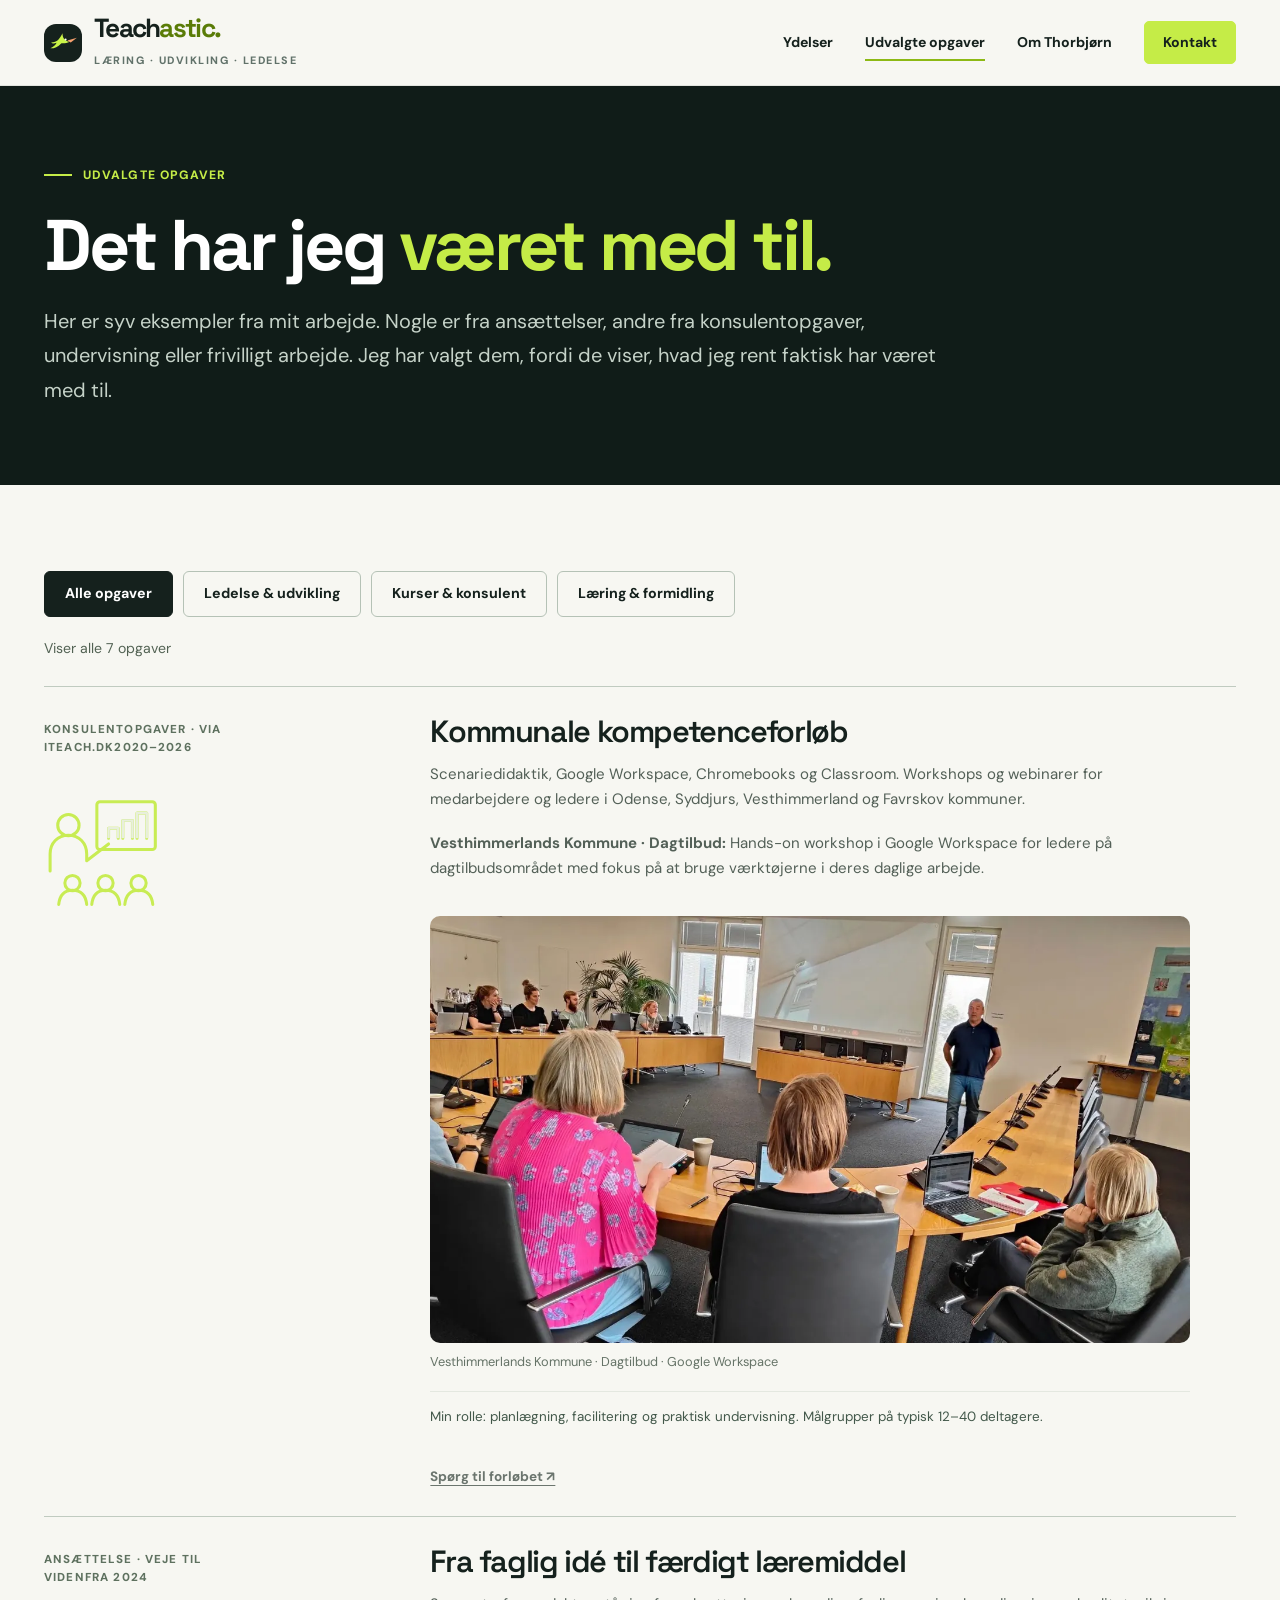
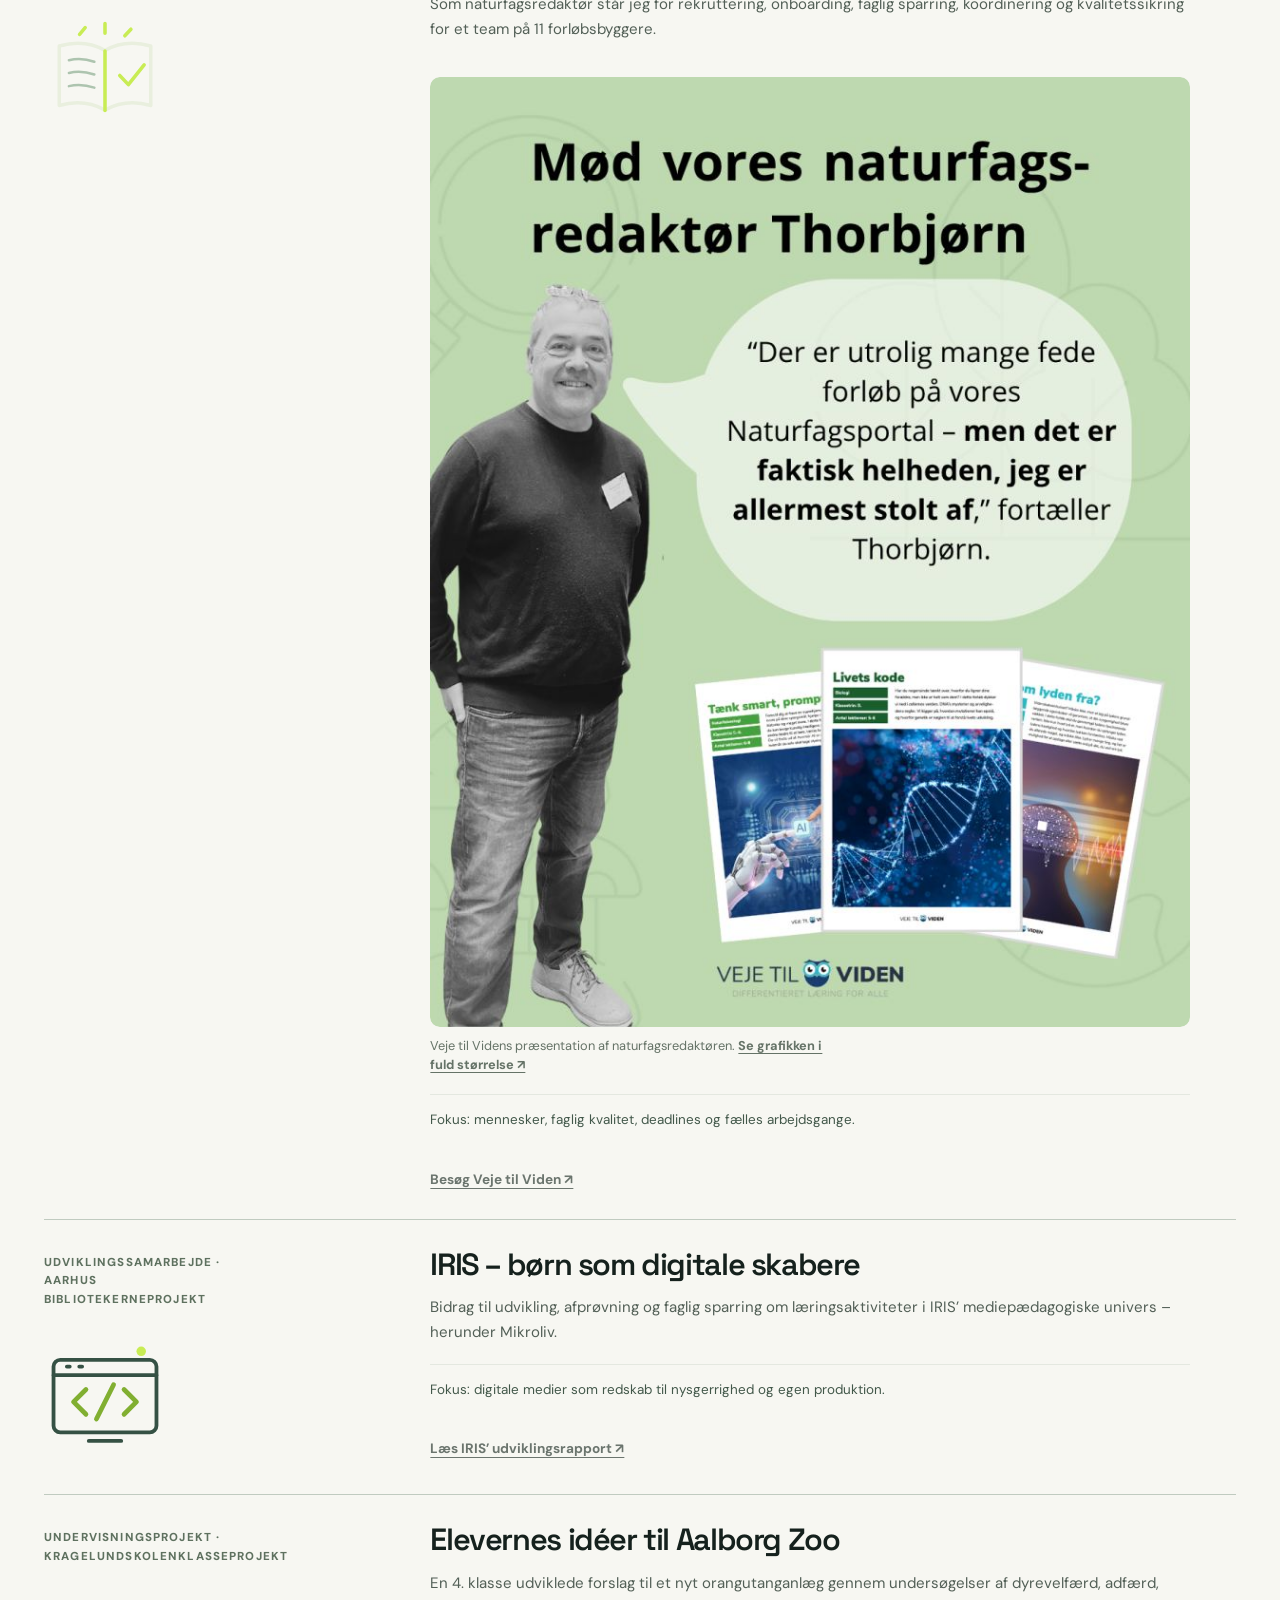
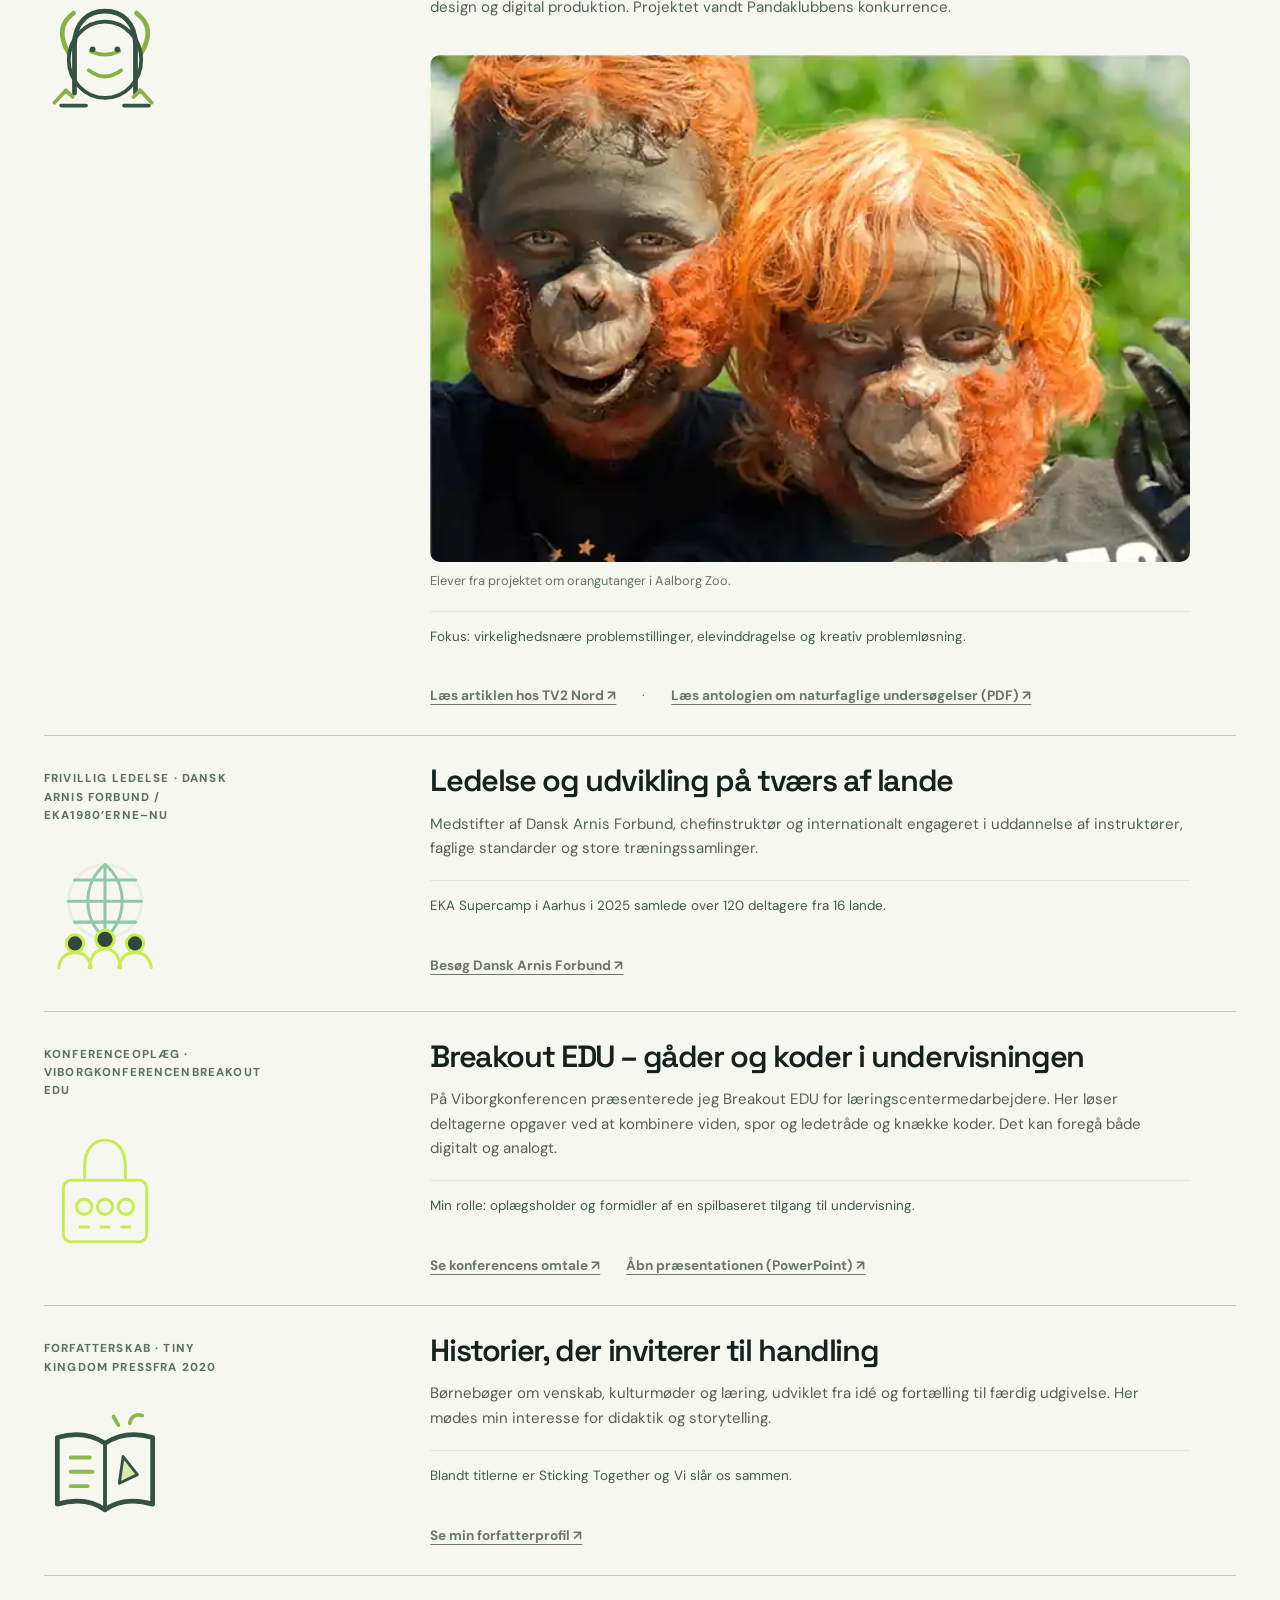
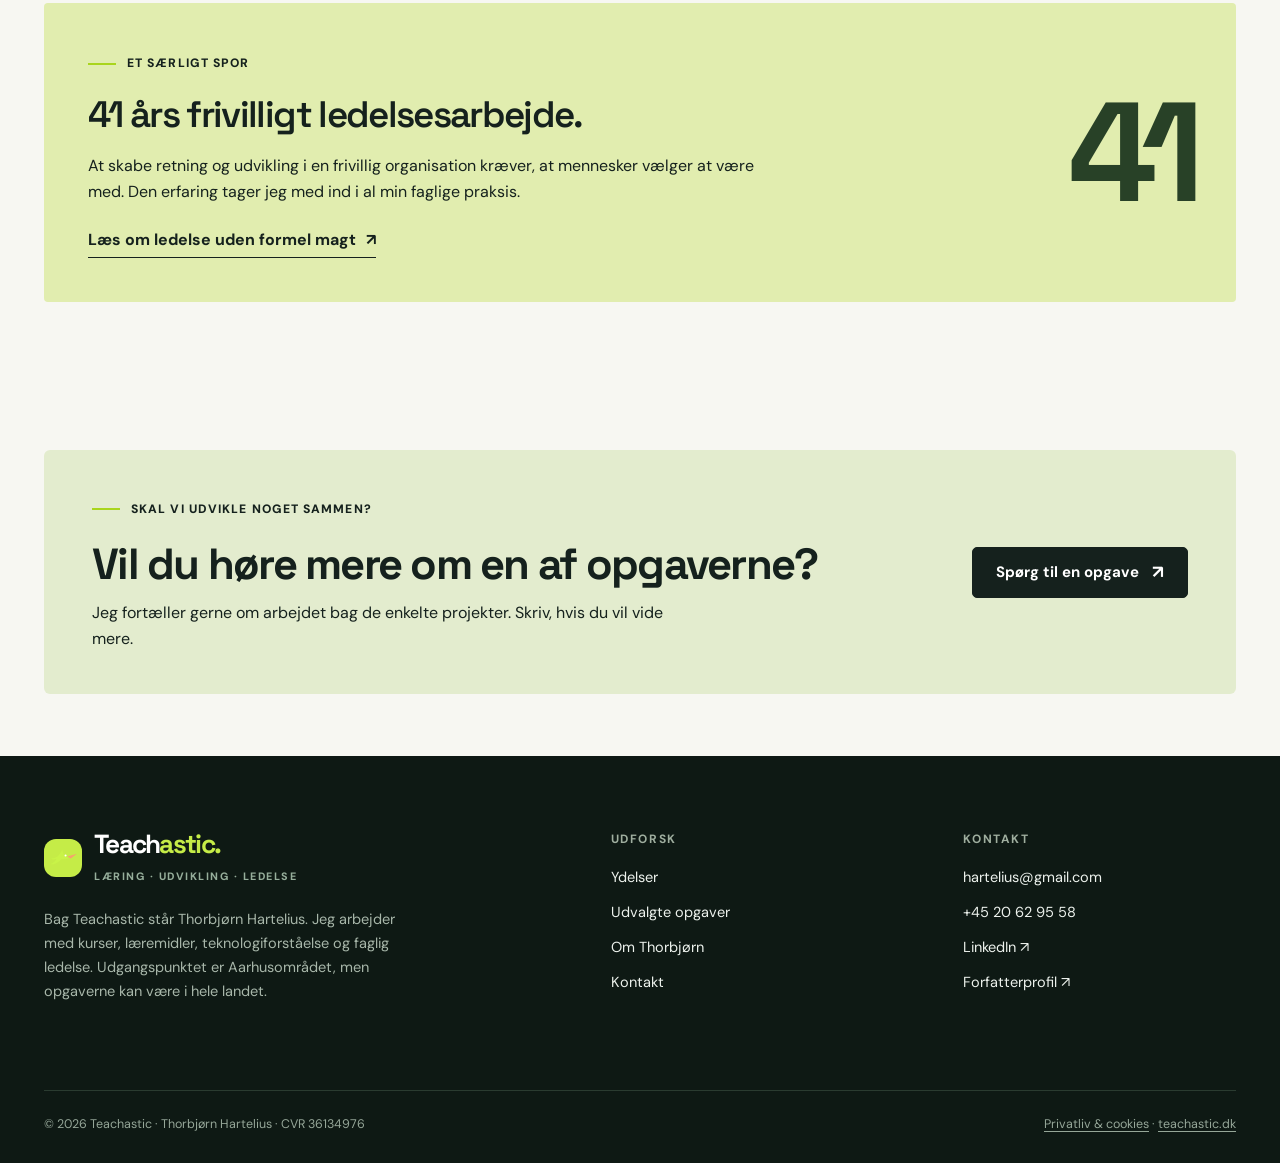
==== commit 8ded61c3: "Ret linktekst til Besøg Dansk Arnis Forbund" ====
--- a/cases.html
+++ b/cases.html
@@ -1 +1 @@
-<!doctype html><html lang="da"><head><meta charset="utf-8"><meta name="viewport" content="width=device-width,initial-scale=1"><meta name="theme-color" content="#101c18"><meta name="description" content="Konkrete projekter fra Thorbjørn Hartelius: kommunale konsulentforløb, Veje til Viden, IRIS, Aalborg Zoo, internationalt frivilligt lederskab og forfatterskab."><title>Udvalgte opgaver og cases | Teachastic</title><link rel="canonical" href="https://www.teachastic.dk/cases.html"><meta property="og:type" content="website"><meta property="og:locale" content="da_DK"><meta property="og:title" content="Udvalgte opgaver og cases | Teachastic"><meta property="og:description" content="Konkrete projekter fra Thorbjørn Hartelius: kommunale konsulentforløb, Veje til Viden, IRIS, Aalborg Zoo, internationalt frivilligt lederskab og forfatterskab."><meta property="og:url" content="https://www.teachastic.dk/cases.html"><link rel="icon" type="image/svg+xml" href="assets/favicon.svg"><link rel="stylesheet" href="assets/style.css"><script src="assets/site.js" defer></script><script type="application/ld+json">{"@context": "https://schema.org", "@type": "ProfessionalService", "name": "Teachastic", "url": "https://www.teachastic.dk/", "description": "Læring, kompetenceudvikling og ledelse i praksis", "founder": {"@type": "Person", "name": "Thorbjørn Hartelius"}, "areaServed": "Danmark", "email": "hartelius@gmail.com", "telephone": "+45 20 62 95 58"}</script></head><body><a href="#main" class="skip-link">Gå til indhold</a><header class="site-header"><div class="container nav-shell"><a class="brand" href="index.html" aria-label="Teachastic – til forsiden"><span class="brand-icon"><img src="assets/teachastic-bird.svg" alt="" width="33" height="33"></span><span><span class="brand-name">Teach<span class="accent">astic.</span></span><span class="brand-caption">Læring · Udvikling · Ledelse</span></span></a><button type="button" class="menu-toggle" aria-label="Åbn menu" aria-expanded="false" aria-controls="main-navigation"><svg viewBox="0 0 24 24" fill="none" stroke="currentColor" stroke-width="2" aria-hidden="true"><path d="M4 7h16M4 12h16M4 17h16"/></svg></button><nav class="nav-links" id="main-navigation" aria-label="Hovednavigation"><a href="ydelser.html">Ydelser</a><a href="cases.html" aria-current="page">Udvalgte opgaver</a><a href="om.html">Om Thorbjørn</a><a href="kontakt.html" class="button button-solid">Kontakt</a></nav></div></header><main id="main"><section class="page-hero"><div class="container"><span class="eyebrow on-dark">Udvalgte opgaver</span><h1>Det har jeg <em>været med til.</em></h1><p>Her er syv eksempler fra mit arbejde. Nogle er fra ansættelser, andre fra konsulentopgaver, undervisning eller frivilligt arbejde. Jeg har valgt dem, fordi de viser, hvad jeg rent faktisk har været med til.</p></div></section><section class="section"><div class="container"><div class="case-filter" role="group" aria-label="Filtrér opgaver"><button type="button" class="filter-btn" data-filter="alle" aria-pressed="true">Alle opgaver</button><button type="button" class="filter-btn" data-filter="ledelse" aria-pressed="false">Ledelse &amp; udvikling</button><button type="button" class="filter-btn" data-filter="konsulent" aria-pressed="false">Kurser &amp; konsulent</button><button type="button" class="filter-btn" data-filter="formidling" aria-pressed="false">Læring &amp; formidling</button></div><p class="filter-result" id="case-filter-status" aria-live="polite" aria-atomic="true">Viser alle 7 opgaver</p><h2 class="sr-only">Udvalgte projekter og opgaver</h2><div class="portfolio-grid"><article class="portfolio-card" data-category="konsulent" id="kommuner"><div class="case-aside"><div class="case-label"><span>Konsulentopgaver · via iTeach.dk</span><span>2020–2026</span></div><img class="case-aside-icon" src="assets/icon-kursus.svg" alt="" role="presentation" width="122" height="122" loading="lazy" decoding="async"></div><h3>Kommunale kompetenceforløb</h3><p>Scenariedidaktik, Google Workspace, Chromebooks og Classroom. Workshops og webinarer for medarbejdere og ledere i Odense, Syddjurs, Vesthimmerland og Favrskov kommuner.</p><p><strong>Vesthimmerlands Kommune · Dagtilbud:</strong> Hands-on workshop i Google Workspace for ledere på dagtilbudsområdet med fokus på at bruge værktøjerne i deres daglige arbejde.</p><figure class="portfolio-photo"><img class="portfolio-photo-image" src="assets/teachastic-vesthimmerland-workspace.webp" alt="Google Workspace-workshop for ledere på dagtilbudsområdet i Vesthimmerlands Kommune" width="1300" height="731" loading="lazy" decoding="async"><figcaption>Vesthimmerlands Kommune · Dagtilbud · Google Workspace</figcaption></figure><p class="portfolio-focus">Min rolle: planlægning, facilitering og praktisk undervisning. Målgrupper på typisk 12–40 deltagere.</p><div class="portfolio-bottom"><a href="kontakt.html">Spørg til forløbet ↗</a></div></article><article class="portfolio-card" data-category="ledelse" id="veje"><div class="case-aside"><div class="case-label"><span>Ansættelse · Veje til Viden</span><span>Fra 2024</span></div><img class="case-aside-icon" src="assets/icon-redaktion.svg" alt="" role="presentation" width="122" height="122" loading="lazy" decoding="async"></div><h3>Fra faglig idé til færdigt læremiddel</h3><p>Som naturfagsredaktør står jeg for rekruttering, onboarding, faglig sparring, koordinering og kvalitetssikring for et team på 11 forløbsbyggere.</p><figure class="portfolio-photo portfolio-photo--portrait"><a class="portfolio-photo-link" href="assets/veje-til-viden-naturfagsredaktoer-original.jpg" target="_blank" rel="noopener noreferrer" aria-label="Åbn Veje til Videns plakat i fuld størrelse"><img class="portfolio-photo-image" src="assets/veje-til-viden-naturfagsredaktoer-original.jpg" alt="Veje til Videns portræt af naturfagsredaktør Thorbjørn Hartelius med et citat om helheden i naturfagsportalen og tre eksempler på naturfaglige undervisningsforløb" width="800" height="1000" loading="lazy" decoding="async"></a><figcaption>Veje til Videns præsentation af naturfagsredaktøren. <a href="assets/veje-til-viden-naturfagsredaktoer-original.jpg" target="_blank" rel="noopener noreferrer">Se grafikken i fuld størrelse ↗</a></figcaption></figure><p class="portfolio-focus">Fokus: mennesker, faglig kvalitet, deadlines og fælles arbejdsgange.</p><div class="portfolio-bottom"><a href="https://vejetilviden.com/" target="_blank" rel="noopener noreferrer">Besøg Veje til Viden ↗</a></div></article><article class="portfolio-card" data-category="formidling" id="iris"><div class="case-aside"><div class="case-label"><span>Udviklingssamarbejde · Aarhus Bibliotekerne</span><span>Projekt</span></div><img class="case-aside-icon" src="assets/icon-iris.svg" alt="" role="presentation" width="122" height="122" loading="lazy" decoding="async"></div><h3>IRIS – børn som digitale skabere</h3><p>Bidrag til udvikling, afprøvning og faglig sparring om læringsaktiviteter i IRIS’ mediepædagogiske univers – herunder Mikroliv.</p><p class="portfolio-focus">Fokus: digitale medier som redskab til nysgerrighed og egen produktion.</p><div class="portfolio-bottom"><a href="https://iris.aarhus.dk/om-iris/rapport-fra-udviklingen-af-projektet" target="_blank" rel="noopener noreferrer">Læs IRIS’ udviklingsrapport ↗</a></div></article><article class="portfolio-card" data-category="formidling" id="zooprojekt"><div class="case-aside"><div class="case-label"><span>Undervisningsprojekt · Kragelundskolen</span><span>Klasseprojekt</span></div><img class="case-aside-icon" src="assets/icon-zoo.svg" alt="" role="presentation" width="122" height="122" loading="lazy" decoding="async"></div><h3>Elevernes idéer til Aalborg Zoo</h3><p>En 4. klasse udviklede forslag til et nyt orangutanganlæg gennem undersøgelser af dyrevelfærd, adfærd, design og digital produktion. Projektet vandt Pandaklubbens konkurrence.</p><figure class="portfolio-photo zoo-photo"><img class="portfolio-photo-image" src="assets/teachastic-aalborg-zoo-elever.webp" alt="To elever udklædt som orangutanger i forbindelse med et skoleprojekt om Aalborg Zoo" width="640" height="427" loading="lazy" decoding="async"><figcaption>Elever fra projektet om orangutanger i Aalborg Zoo.</figcaption></figure><p class="portfolio-focus">Fokus: virkelighedsnære problemstillinger, elevinddragelse og kreativ problemløsning.</p><div class="portfolio-bottom"><a href="https://www.tv2nord.dk/nordjylland/klassefest-med-orangutanger" target="_blank" rel="noopener noreferrer">Læs artiklen hos TV2 Nord ↗</a> · <a href="https://fysik-kemi.dk/wp-content/uploads/2026/05/Antologien-Naturfaglige-undersoegelser-didaktik-motivation-og-hverdagsrealisme_2026.pdf" target="_blank" rel="noopener noreferrer">Læs antologien om naturfaglige undersøgelser (PDF) ↗</a></div></article><article class="portfolio-card" data-category="ledelse" id="arnis"><div class="case-aside"><div class="case-label"><span>Frivillig ledelse · Dansk Arnis Forbund / EKA</span><span>1980’erne–nu</span></div><img class="case-aside-icon" src="assets/icon-international.svg" alt="" role="presentation" width="122" height="122" loading="lazy" decoding="async"></div><h3>Ledelse og udvikling på tværs af lande</h3><p>Medstifter af Dansk Arnis Forbund, chefinstruktør og internationalt engageret i uddannelse af instruktører, faglige standarder og store træningssamlinger.</p><p class="portfolio-focus">EKA Supercamp i Aarhus i 2025 samlede over 120 deltagere fra 16 lande.</p><div class="portfolio-bottom"><a href="http://kombatan-arnis.dk/" target="_blank" rel="noopener noreferrer">Besøg Kombatan Arnis Aarhus ↗</a></div></article><article class="portfolio-card" data-category="formidling konsulent" id="viborg"><div class="case-aside"><div class="case-label"><span>Konferenceoplæg · Viborgkonferencen</span><span>Breakout EDU</span></div><img class="case-aside-icon" src="assets/icon-breakout.svg" alt="" role="presentation" width="122" height="122" loading="lazy" decoding="async"></div><h3>Breakout EDU – gåder og koder i undervisningen</h3><p>På Viborgkonferencen præsenterede jeg Breakout EDU for læringscentermedarbejdere. Her løser deltagerne opgaver ved at kombinere viden, spor og ledetråde og knække koder. Det kan foregå både digitalt og analogt.</p><p class="portfolio-focus">Min rolle: oplægsholder og formidler af en spilbaseret tilgang til undervisning.</p><div class="portfolio-bottom"><a href="https://viborgkonferencen.dk/tidligere-konferencer/2019-2/oplaegsholdere-2018/breakout-edu/" target="_blank" rel="noopener noreferrer">Se konferencens omtale ↗</a><a href="https://viborgkonferencen.dk/wp-content/uploads/2019/03/Breakout-Edu-Viborgkonferencen.pptx" target="_blank" rel="noopener noreferrer">Åbn præsentationen (PowerPoint) ↗</a></div></article><article class="portfolio-card" data-category="formidling" id="forfatter"><div class="case-aside"><div class="case-label"><span>Forfatterskab · Tiny Kingdom Press</span><span>Fra 2020</span></div><img class="case-aside-icon" src="assets/icon-fortaelling.svg" alt="" role="presentation" width="122" height="122" loading="lazy" decoding="async"></div><h3>Historier, der inviterer til handling</h3><p>Børnebøger om venskab, kulturmøder og læring, udviklet fra idé og fortælling til færdig udgivelse. Her mødes min interesse for didaktik og storytelling.</p><p class="portfolio-focus">Blandt titlerne er Sticking Together og Vi slår os sammen.</p><div class="portfolio-bottom"><a href="https://bogbrancheguiden.dk/profil/thorbjoern-hartelius/" target="_blank" rel="noopener noreferrer">Se min forfatterprofil ↗</a></div></article></div><div class="case-highlight"><div><span class="eyebrow">Et særligt spor</span><h3>41 års frivilligt ledelsesarbejde.</h3><p>At skabe retning og udvikling i en frivillig organisation kræver, at mennesker vælger at være med. Den erfaring tager jeg med ind i al min faglige praksis.</p><a class="text-link" href="om.html#frivillig">Læs om ledelse uden formel magt <span aria-hidden="true">↗</span></a></div><div class="large-number" aria-label="41 år">41</div></div></div></section><section class="section-sm"><div class="container"><div class="cta-band"><div><span class="eyebrow">Skal vi udvikle noget sammen?</span><h2>Vil du høre mere om en af opgaverne?</h2><p>Jeg fortæller gerne om arbejdet bag de enkelte projekter. Skriv, hvis du vil vide mere.</p></div><div class="button-row"><a class="button button-dark" href="kontakt.html">Spørg til en opgave <span class="arrow" aria-hidden="true">↗</span></a></div></div></div></section></main><footer class="footer"><div class="container"><div class="footer-grid"><div><a class="brand" href="index.html" aria-label="Teachastic – til forsiden"><span class="brand-icon"><img src="assets/teachastic-bird.svg" alt="" width="33" height="33"></span><span><span class="brand-name">Teach<span class="accent">astic.</span></span><span class="brand-caption">Læring · Udvikling · Ledelse</span></span></a><p class="footer-about">Bag Teachastic står Thorbjørn Hartelius. Jeg arbejder med kurser, læremidler, teknologiforståelse og faglig ledelse. Udgangspunktet er Aarhusområdet, men opgaverne kan være i hele landet.</p></div><div><h4>Udforsk</h4><div class="footer-links"><a href="ydelser.html">Ydelser</a><a href="cases.html">Udvalgte opgaver</a><a href="om.html">Om Thorbjørn</a><a href="kontakt.html">Kontakt</a></div></div><div><h4>Kontakt</h4><div class="footer-links"><a href="mailto:hartelius@gmail.com">hartelius@gmail.com</a><a href="tel:+4520629558">+45 20 62 95 58</a><a href="https://www.linkedin.com/in/thorbj%C3%B8rnhartelius/" target="_blank" rel="noopener noreferrer">LinkedIn ↗</a><a href="https://bogbrancheguiden.dk/profil/thorbjoern-hartelius/" target="_blank" rel="noopener noreferrer">Forfatterprofil ↗</a></div></div></div><div class="footer-bottom"><span>© <span id="year">2026</span> Teachastic · Thorbjørn Hartelius · CVR 36134976</span><span><a href="privatliv.html">Privatliv &amp; cookies</a> · <a href="https://www.teachastic.dk/" rel="home">teachastic.dk</a></span></div></div></footer><button type="button" class="back-to-top" aria-label="Til toppen" title="Til toppen">↑</button></body></html>+<!doctype html><html lang="da"><head><meta charset="utf-8"><meta name="viewport" content="width=device-width,initial-scale=1"><meta name="theme-color" content="#101c18"><meta name="description" content="Konkrete projekter fra Thorbjørn Hartelius: kommunale konsulentforløb, Veje til Viden, IRIS, Aalborg Zoo, internationalt frivilligt lederskab og forfatterskab."><title>Udvalgte opgaver og cases | Teachastic</title><link rel="canonical" href="https://www.teachastic.dk/cases.html"><meta property="og:type" content="website"><meta property="og:locale" content="da_DK"><meta property="og:title" content="Udvalgte opgaver og cases | Teachastic"><meta property="og:description" content="Konkrete projekter fra Thorbjørn Hartelius: kommunale konsulentforløb, Veje til Viden, IRIS, Aalborg Zoo, internationalt frivilligt lederskab og forfatterskab."><meta property="og:url" content="https://www.teachastic.dk/cases.html"><link rel="icon" type="image/svg+xml" href="assets/favicon.svg"><link rel="stylesheet" href="assets/style.css"><script src="assets/site.js" defer></script><script type="application/ld+json">{"@context": "https://schema.org", "@type": "ProfessionalService", "name": "Teachastic", "url": "https://www.teachastic.dk/", "description": "Læring, kompetenceudvikling og ledelse i praksis", "founder": {"@type": "Person", "name": "Thorbjørn Hartelius"}, "areaServed": "Danmark", "email": "hartelius@gmail.com", "telephone": "+45 20 62 95 58"}</script></head><body><a href="#main" class="skip-link">Gå til indhold</a><header class="site-header"><div class="container nav-shell"><a class="brand" href="index.html" aria-label="Teachastic – til forsiden"><span class="brand-icon"><img src="assets/teachastic-bird.svg" alt="" width="33" height="33"></span><span><span class="brand-name">Teach<span class="accent">astic.</span></span><span class="brand-caption">Læring · Udvikling · Ledelse</span></span></a><button type="button" class="menu-toggle" aria-label="Åbn menu" aria-expanded="false" aria-controls="main-navigation"><svg viewBox="0 0 24 24" fill="none" stroke="currentColor" stroke-width="2" aria-hidden="true"><path d="M4 7h16M4 12h16M4 17h16"/></svg></button><nav class="nav-links" id="main-navigation" aria-label="Hovednavigation"><a href="ydelser.html">Ydelser</a><a href="cases.html" aria-current="page">Udvalgte opgaver</a><a href="om.html">Om Thorbjørn</a><a href="kontakt.html" class="button button-solid">Kontakt</a></nav></div></header><main id="main"><section class="page-hero"><div class="container"><span class="eyebrow on-dark">Udvalgte opgaver</span><h1>Det har jeg <em>været med til.</em></h1><p>Her er syv eksempler fra mit arbejde. Nogle er fra ansættelser, andre fra konsulentopgaver, undervisning eller frivilligt arbejde. Jeg har valgt dem, fordi de viser, hvad jeg rent faktisk har været med til.</p></div></section><section class="section"><div class="container"><div class="case-filter" role="group" aria-label="Filtrér opgaver"><button type="button" class="filter-btn" data-filter="alle" aria-pressed="true">Alle opgaver</button><button type="button" class="filter-btn" data-filter="ledelse" aria-pressed="false">Ledelse &amp; udvikling</button><button type="button" class="filter-btn" data-filter="konsulent" aria-pressed="false">Kurser &amp; konsulent</button><button type="button" class="filter-btn" data-filter="formidling" aria-pressed="false">Læring &amp; formidling</button></div><p class="filter-result" id="case-filter-status" aria-live="polite" aria-atomic="true">Viser alle 7 opgaver</p><h2 class="sr-only">Udvalgte projekter og opgaver</h2><div class="portfolio-grid"><article class="portfolio-card" data-category="konsulent" id="kommuner"><div class="case-aside"><div class="case-label"><span>Konsulentopgaver · via iTeach.dk</span><span>2020–2026</span></div><img class="case-aside-icon" src="assets/icon-kursus.svg" alt="" role="presentation" width="122" height="122" loading="lazy" decoding="async"></div><h3>Kommunale kompetenceforløb</h3><p>Scenariedidaktik, Google Workspace, Chromebooks og Classroom. Workshops og webinarer for medarbejdere og ledere i Odense, Syddjurs, Vesthimmerland og Favrskov kommuner.</p><p><strong>Vesthimmerlands Kommune · Dagtilbud:</strong> Hands-on workshop i Google Workspace for ledere på dagtilbudsområdet med fokus på at bruge værktøjerne i deres daglige arbejde.</p><figure class="portfolio-photo"><img class="portfolio-photo-image" src="assets/teachastic-vesthimmerland-workspace.webp" alt="Google Workspace-workshop for ledere på dagtilbudsområdet i Vesthimmerlands Kommune" width="1300" height="731" loading="lazy" decoding="async"><figcaption>Vesthimmerlands Kommune · Dagtilbud · Google Workspace</figcaption></figure><p class="portfolio-focus">Min rolle: planlægning, facilitering og praktisk undervisning. Målgrupper på typisk 12–40 deltagere.</p><div class="portfolio-bottom"><a href="kontakt.html">Spørg til forløbet ↗</a></div></article><article class="portfolio-card" data-category="ledelse" id="veje"><div class="case-aside"><div class="case-label"><span>Ansættelse · Veje til Viden</span><span>Fra 2024</span></div><img class="case-aside-icon" src="assets/icon-redaktion.svg" alt="" role="presentation" width="122" height="122" loading="lazy" decoding="async"></div><h3>Fra faglig idé til færdigt læremiddel</h3><p>Som naturfagsredaktør står jeg for rekruttering, onboarding, faglig sparring, koordinering og kvalitetssikring for et team på 11 forløbsbyggere.</p><figure class="portfolio-photo portfolio-photo--portrait"><a class="portfolio-photo-link" href="assets/veje-til-viden-naturfagsredaktoer-original.jpg" target="_blank" rel="noopener noreferrer" aria-label="Åbn Veje til Videns plakat i fuld størrelse"><img class="portfolio-photo-image" src="assets/veje-til-viden-naturfagsredaktoer-original.jpg" alt="Veje til Videns portræt af naturfagsredaktør Thorbjørn Hartelius med et citat om helheden i naturfagsportalen og tre eksempler på naturfaglige undervisningsforløb" width="800" height="1000" loading="lazy" decoding="async"></a><figcaption>Veje til Videns præsentation af naturfagsredaktøren. <a href="assets/veje-til-viden-naturfagsredaktoer-original.jpg" target="_blank" rel="noopener noreferrer">Se grafikken i fuld størrelse ↗</a></figcaption></figure><p class="portfolio-focus">Fokus: mennesker, faglig kvalitet, deadlines og fælles arbejdsgange.</p><div class="portfolio-bottom"><a href="https://vejetilviden.com/" target="_blank" rel="noopener noreferrer">Besøg Veje til Viden ↗</a></div></article><article class="portfolio-card" data-category="formidling" id="iris"><div class="case-aside"><div class="case-label"><span>Udviklingssamarbejde · Aarhus Bibliotekerne</span><span>Projekt</span></div><img class="case-aside-icon" src="assets/icon-iris.svg" alt="" role="presentation" width="122" height="122" loading="lazy" decoding="async"></div><h3>IRIS – børn som digitale skabere</h3><p>Bidrag til udvikling, afprøvning og faglig sparring om læringsaktiviteter i IRIS’ mediepædagogiske univers – herunder Mikroliv.</p><p class="portfolio-focus">Fokus: digitale medier som redskab til nysgerrighed og egen produktion.</p><div class="portfolio-bottom"><a href="https://iris.aarhus.dk/om-iris/rapport-fra-udviklingen-af-projektet" target="_blank" rel="noopener noreferrer">Læs IRIS’ udviklingsrapport ↗</a></div></article><article class="portfolio-card" data-category="formidling" id="zooprojekt"><div class="case-aside"><div class="case-label"><span>Undervisningsprojekt · Kragelundskolen</span><span>Klasseprojekt</span></div><img class="case-aside-icon" src="assets/icon-zoo.svg" alt="" role="presentation" width="122" height="122" loading="lazy" decoding="async"></div><h3>Elevernes idéer til Aalborg Zoo</h3><p>En 4. klasse udviklede forslag til et nyt orangutanganlæg gennem undersøgelser af dyrevelfærd, adfærd, design og digital produktion. Projektet vandt Pandaklubbens konkurrence.</p><figure class="portfolio-photo zoo-photo"><img class="portfolio-photo-image" src="assets/teachastic-aalborg-zoo-elever.webp" alt="To elever udklædt som orangutanger i forbindelse med et skoleprojekt om Aalborg Zoo" width="640" height="427" loading="lazy" decoding="async"><figcaption>Elever fra projektet om orangutanger i Aalborg Zoo.</figcaption></figure><p class="portfolio-focus">Fokus: virkelighedsnære problemstillinger, elevinddragelse og kreativ problemløsning.</p><div class="portfolio-bottom"><a href="https://www.tv2nord.dk/nordjylland/klassefest-med-orangutanger" target="_blank" rel="noopener noreferrer">Læs artiklen hos TV2 Nord ↗</a> · <a href="https://fysik-kemi.dk/wp-content/uploads/2026/05/Antologien-Naturfaglige-undersoegelser-didaktik-motivation-og-hverdagsrealisme_2026.pdf" target="_blank" rel="noopener noreferrer">Læs antologien om naturfaglige undersøgelser (PDF) ↗</a></div></article><article class="portfolio-card" data-category="ledelse" id="arnis"><div class="case-aside"><div class="case-label"><span>Frivillig ledelse · Dansk Arnis Forbund / EKA</span><span>1980’erne–nu</span></div><img class="case-aside-icon" src="assets/icon-international.svg" alt="" role="presentation" width="122" height="122" loading="lazy" decoding="async"></div><h3>Ledelse og udvikling på tværs af lande</h3><p>Medstifter af Dansk Arnis Forbund, chefinstruktør og internationalt engageret i uddannelse af instruktører, faglige standarder og store træningssamlinger.</p><p class="portfolio-focus">EKA Supercamp i Aarhus i 2025 samlede over 120 deltagere fra 16 lande.</p><div class="portfolio-bottom"><a href="http://kombatan-arnis.dk/" target="_blank" rel="noopener noreferrer">Besøg Dansk Arnis Forbund ↗</a></div></article><article class="portfolio-card" data-category="formidling konsulent" id="viborg"><div class="case-aside"><div class="case-label"><span>Konferenceoplæg · Viborgkonferencen</span><span>Breakout EDU</span></div><img class="case-aside-icon" src="assets/icon-breakout.svg" alt="" role="presentation" width="122" height="122" loading="lazy" decoding="async"></div><h3>Breakout EDU – gåder og koder i undervisningen</h3><p>På Viborgkonferencen præsenterede jeg Breakout EDU for læringscentermedarbejdere. Her løser deltagerne opgaver ved at kombinere viden, spor og ledetråde og knække koder. Det kan foregå både digitalt og analogt.</p><p class="portfolio-focus">Min rolle: oplægsholder og formidler af en spilbaseret tilgang til undervisning.</p><div class="portfolio-bottom"><a href="https://viborgkonferencen.dk/tidligere-konferencer/2019-2/oplaegsholdere-2018/breakout-edu/" target="_blank" rel="noopener noreferrer">Se konferencens omtale ↗</a><a href="https://viborgkonferencen.dk/wp-content/uploads/2019/03/Breakout-Edu-Viborgkonferencen.pptx" target="_blank" rel="noopener noreferrer">Åbn præsentationen (PowerPoint) ↗</a></div></article><article class="portfolio-card" data-category="formidling" id="forfatter"><div class="case-aside"><div class="case-label"><span>Forfatterskab · Tiny Kingdom Press</span><span>Fra 2020</span></div><img class="case-aside-icon" src="assets/icon-fortaelling.svg" alt="" role="presentation" width="122" height="122" loading="lazy" decoding="async"></div><h3>Historier, der inviterer til handling</h3><p>Børnebøger om venskab, kulturmøder og læring, udviklet fra idé og fortælling til færdig udgivelse. Her mødes min interesse for didaktik og storytelling.</p><p class="portfolio-focus">Blandt titlerne er Sticking Together og Vi slår os sammen.</p><div class="portfolio-bottom"><a href="https://bogbrancheguiden.dk/profil/thorbjoern-hartelius/" target="_blank" rel="noopener noreferrer">Se min forfatterprofil ↗</a></div></article></div><div class="case-highlight"><div><span class="eyebrow">Et særligt spor</span><h3>41 års frivilligt ledelsesarbejde.</h3><p>At skabe retning og udvikling i en frivillig organisation kræver, at mennesker vælger at være med. Den erfaring tager jeg med ind i al min faglige praksis.</p><a class="text-link" href="om.html#frivillig">Læs om ledelse uden formel magt <span aria-hidden="true">↗</span></a></div><div class="large-number" aria-label="41 år">41</div></div></div></section><section class="section-sm"><div class="container"><div class="cta-band"><div><span class="eyebrow">Skal vi udvikle noget sammen?</span><h2>Vil du høre mere om en af opgaverne?</h2><p>Jeg fortæller gerne om arbejdet bag de enkelte projekter. Skriv, hvis du vil vide mere.</p></div><div class="button-row"><a class="button button-dark" href="kontakt.html">Spørg til en opgave <span class="arrow" aria-hidden="true">↗</span></a></div></div></div></section></main><footer class="footer"><div class="container"><div class="footer-grid"><div><a class="brand" href="index.html" aria-label="Teachastic – til forsiden"><span class="brand-icon"><img src="assets/teachastic-bird.svg" alt="" width="33" height="33"></span><span><span class="brand-name">Teach<span class="accent">astic.</span></span><span class="brand-caption">Læring · Udvikling · Ledelse</span></span></a><p class="footer-about">Bag Teachastic står Thorbjørn Hartelius. Jeg arbejder med kurser, læremidler, teknologiforståelse og faglig ledelse. Udgangspunktet er Aarhusområdet, men opgaverne kan være i hele landet.</p></div><div><h4>Udforsk</h4><div class="footer-links"><a href="ydelser.html">Ydelser</a><a href="cases.html">Udvalgte opgaver</a><a href="om.html">Om Thorbjørn</a><a href="kontakt.html">Kontakt</a></div></div><div><h4>Kontakt</h4><div class="footer-links"><a href="mailto:hartelius@gmail.com">hartelius@gmail.com</a><a href="tel:+4520629558">+45 20 62 95 58</a><a href="https://www.linkedin.com/in/thorbj%C3%B8rnhartelius/" target="_blank" rel="noopener noreferrer">LinkedIn ↗</a><a href="https://bogbrancheguiden.dk/profil/thorbjoern-hartelius/" target="_blank" rel="noopener noreferrer">Forfatterprofil ↗</a></div></div></div><div class="footer-bottom"><span>© <span id="year">2026</span> Teachastic · Thorbjørn Hartelius · CVR 36134976</span><span><a href="privatliv.html">Privatliv &amp; cookies</a> · <a href="https://www.teachastic.dk/" rel="home">teachastic.dk</a></span></div></div></footer><button type="button" class="back-to-top" aria-label="Til toppen" title="Til toppen">↑</button></body></html>
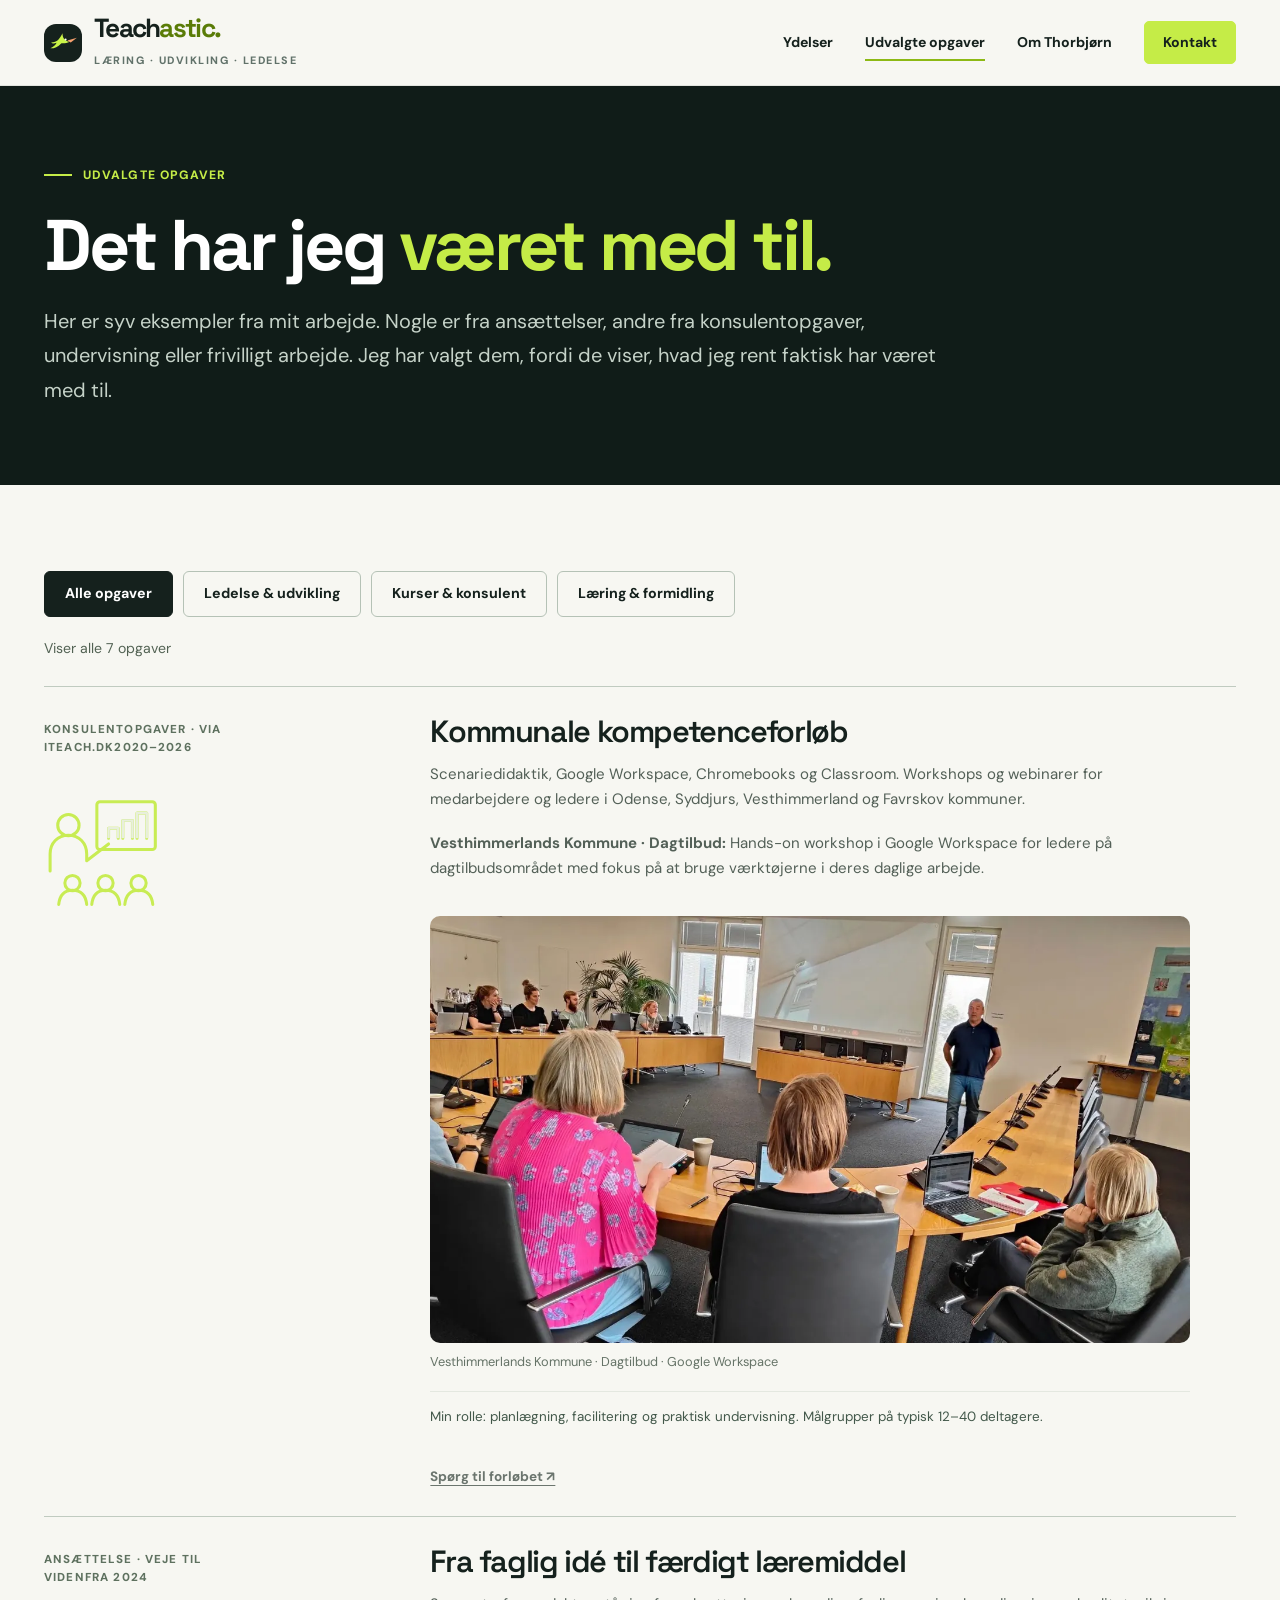
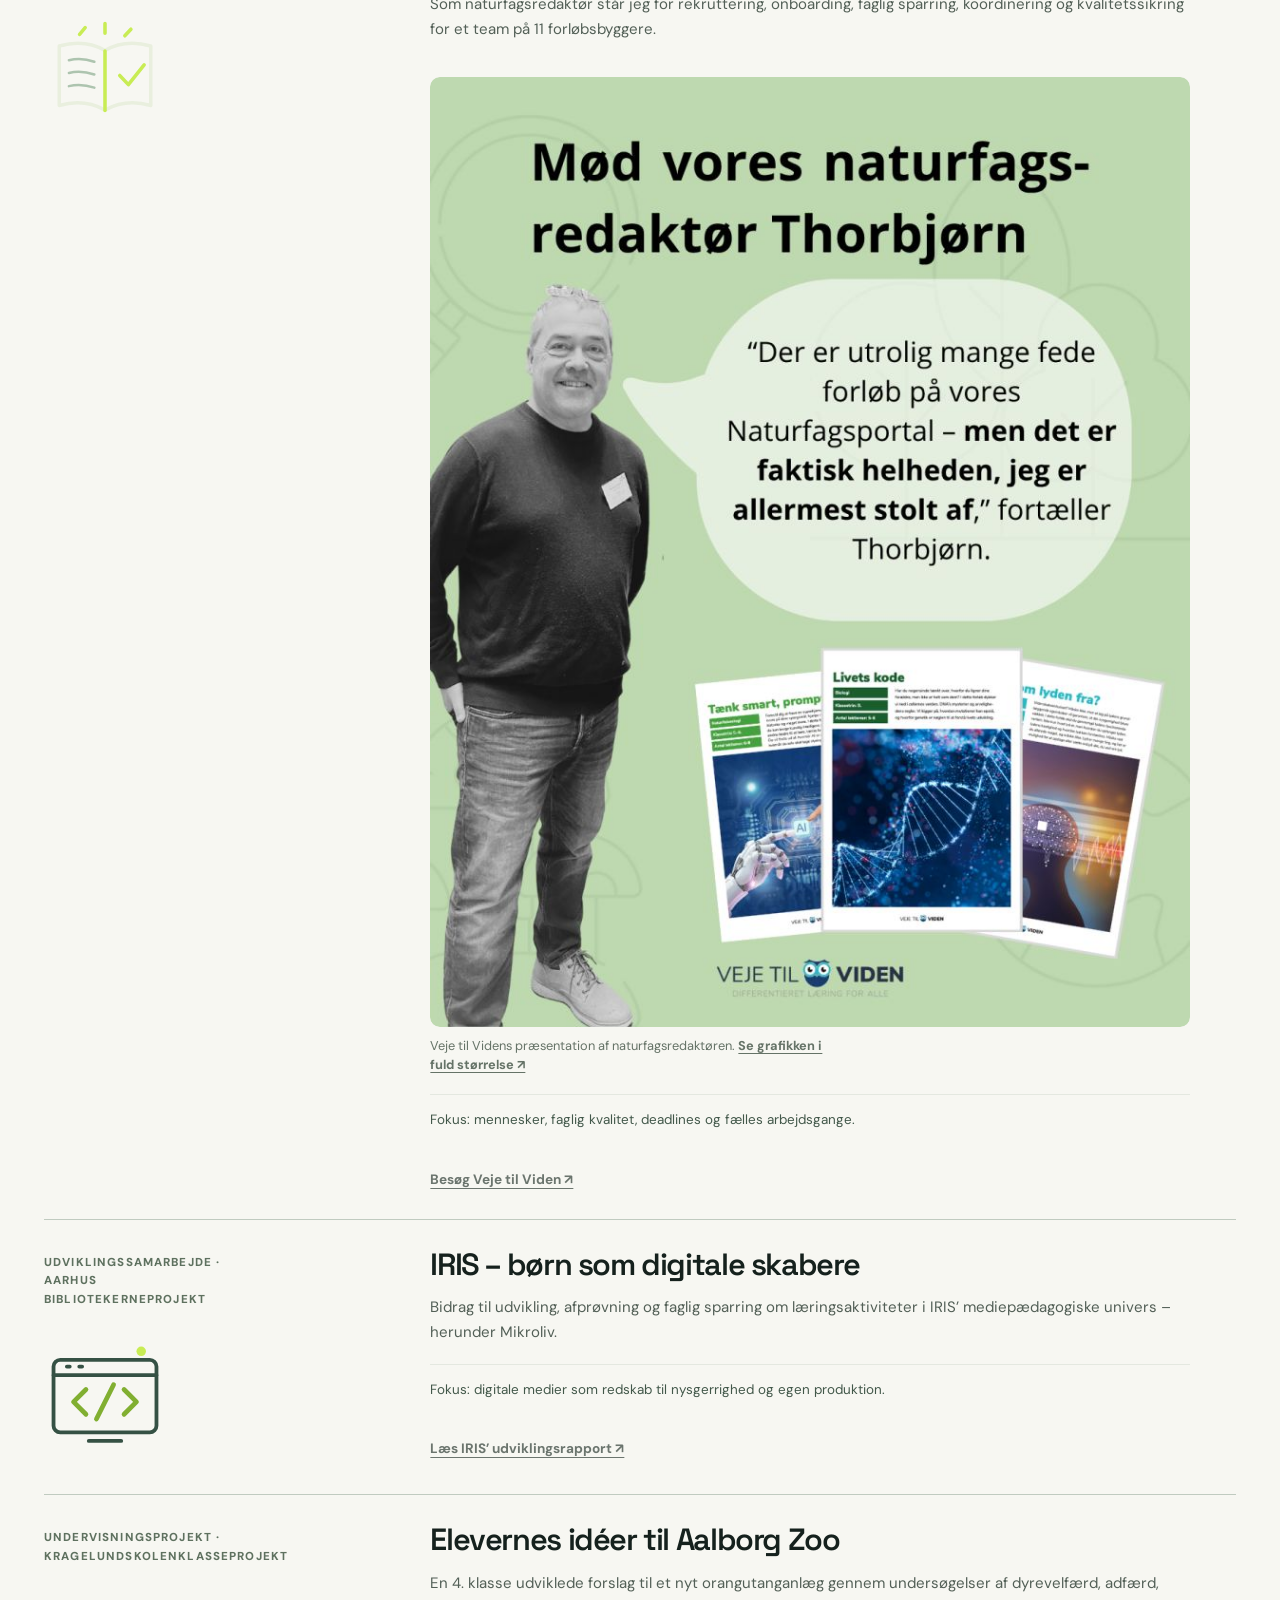
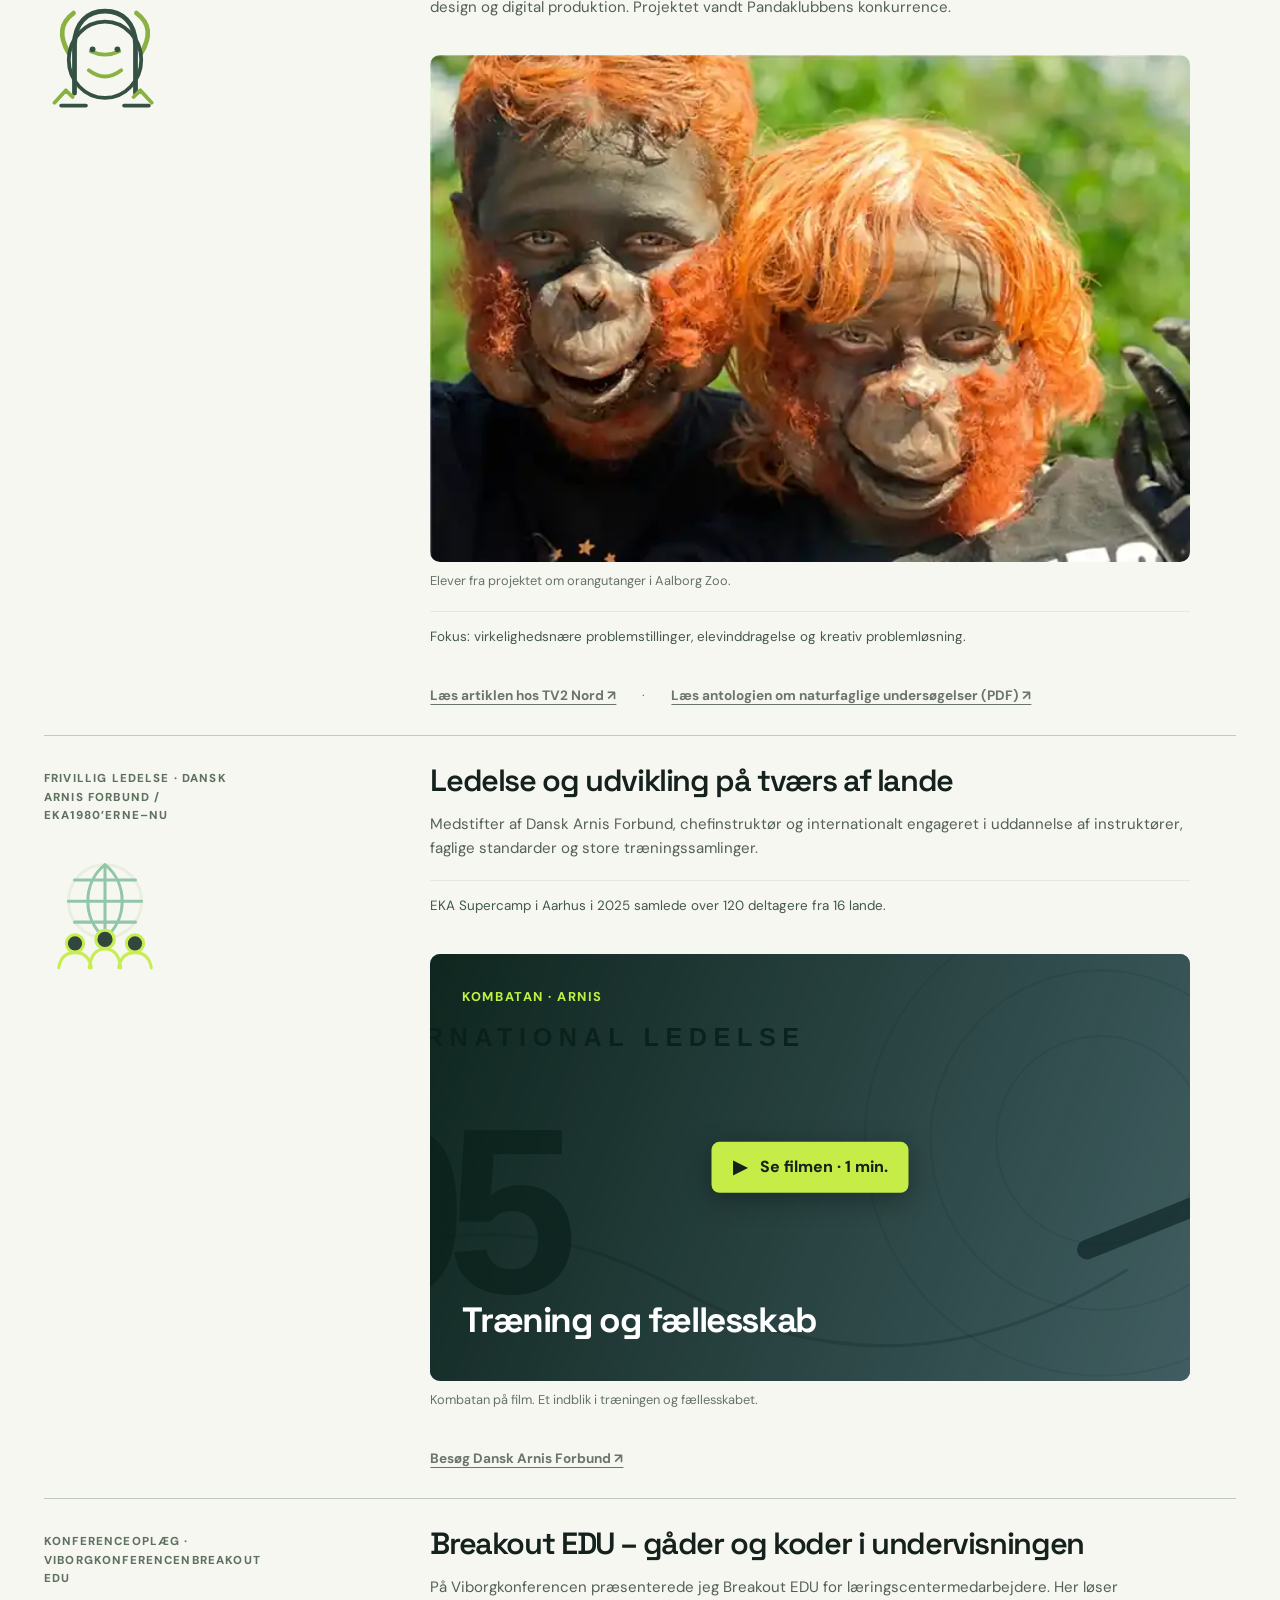
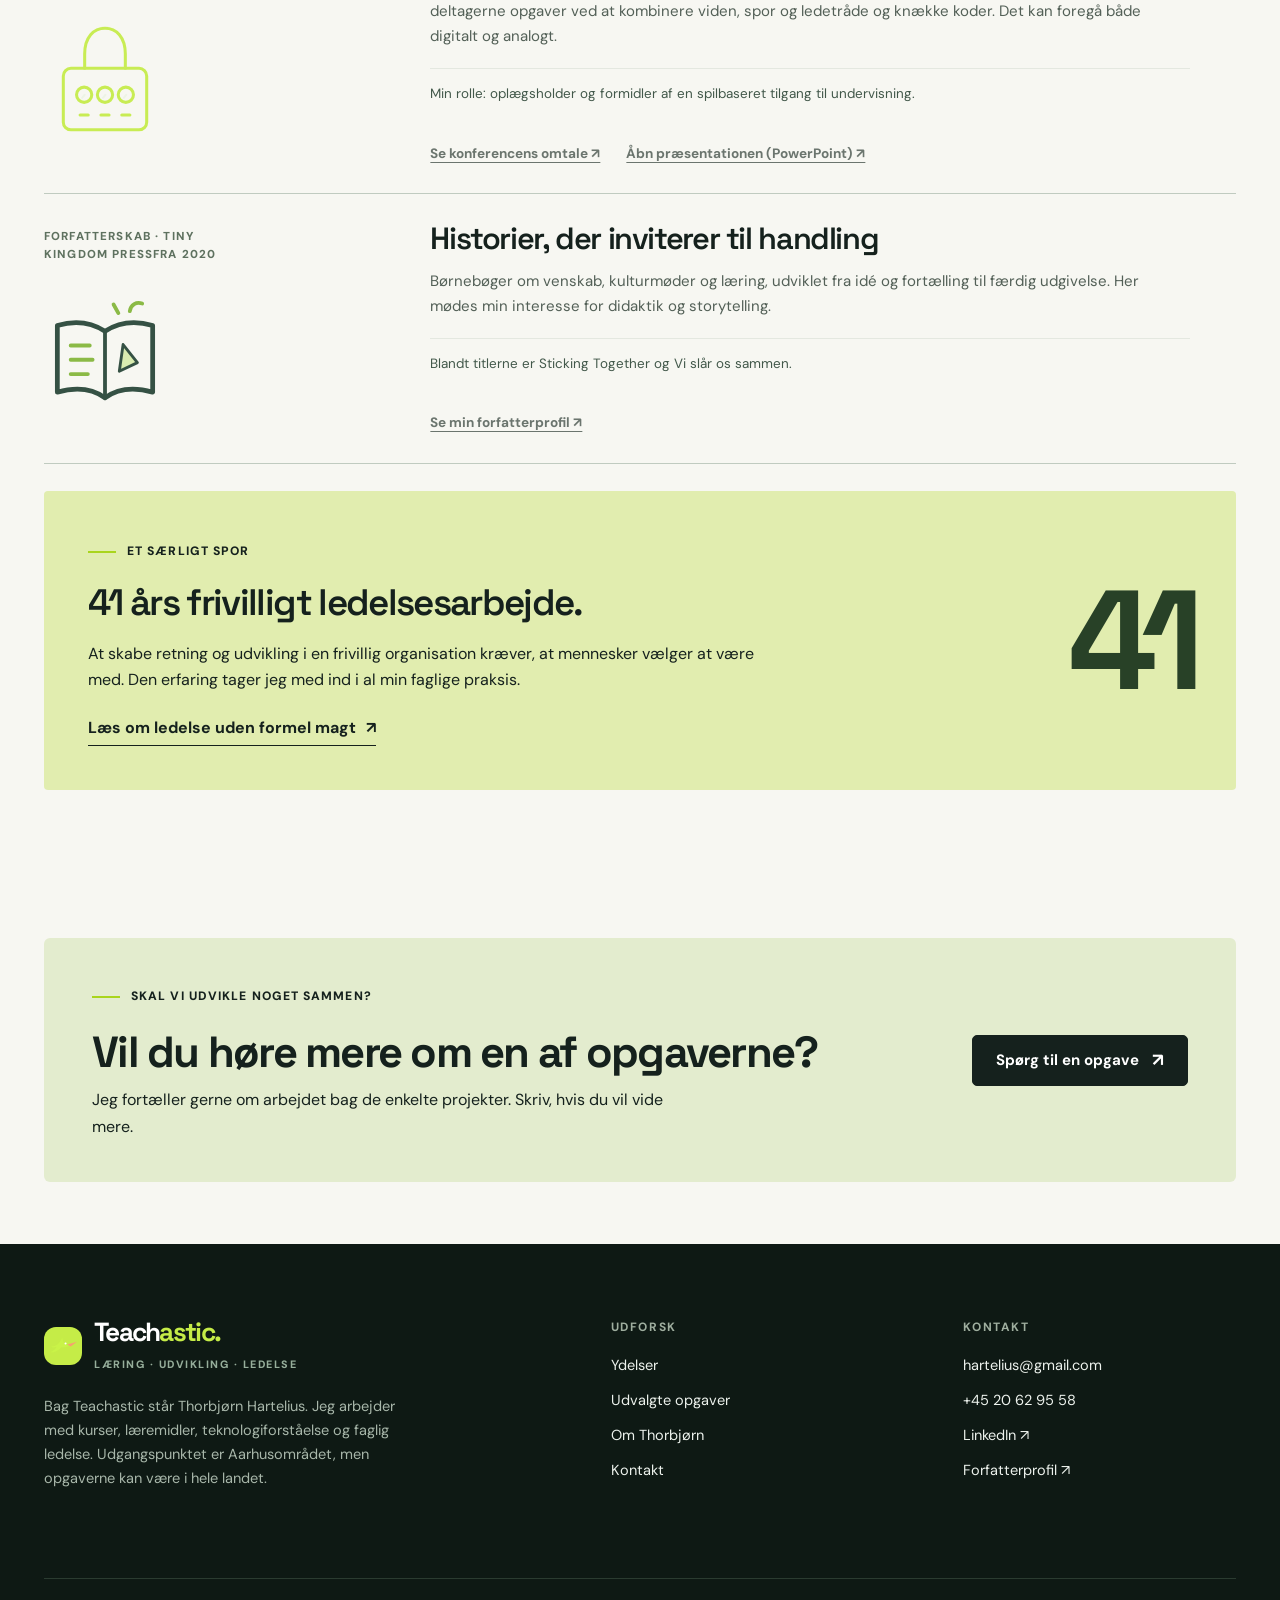
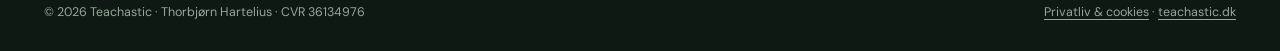
==== commit 1665a6d3: "Indsæt Kombatan-film i Arnis-casen som on-demand afspiller" ====
--- a/cases.html
+++ b/cases.html
@@ -1 +1,12 @@
-<!doctype html><html lang="da"><head><meta charset="utf-8"><meta name="viewport" content="width=device-width,initial-scale=1"><meta name="theme-color" content="#101c18"><meta name="description" content="Konkrete projekter fra Thorbjørn Hartelius: kommunale konsulentforløb, Veje til Viden, IRIS, Aalborg Zoo, internationalt frivilligt lederskab og forfatterskab."><title>Udvalgte opgaver og cases | Teachastic</title><link rel="canonical" href="https://www.teachastic.dk/cases.html"><meta property="og:type" content="website"><meta property="og:locale" content="da_DK"><meta property="og:title" content="Udvalgte opgaver og cases | Teachastic"><meta property="og:description" content="Konkrete projekter fra Thorbjørn Hartelius: kommunale konsulentforløb, Veje til Viden, IRIS, Aalborg Zoo, internationalt frivilligt lederskab og forfatterskab."><meta property="og:url" content="https://www.teachastic.dk/cases.html"><link rel="icon" type="image/svg+xml" href="assets/favicon.svg"><link rel="stylesheet" href="assets/style.css"><script src="assets/site.js" defer></script><script type="application/ld+json">{"@context": "https://schema.org", "@type": "ProfessionalService", "name": "Teachastic", "url": "https://www.teachastic.dk/", "description": "Læring, kompetenceudvikling og ledelse i praksis", "founder": {"@type": "Person", "name": "Thorbjørn Hartelius"}, "areaServed": "Danmark", "email": "hartelius@gmail.com", "telephone": "+45 20 62 95 58"}</script></head><body><a href="#main" class="skip-link">Gå til indhold</a><header class="site-header"><div class="container nav-shell"><a class="brand" href="index.html" aria-label="Teachastic – til forsiden"><span class="brand-icon"><img src="assets/teachastic-bird.svg" alt="" width="33" height="33"></span><span><span class="brand-name">Teach<span class="accent">astic.</span></span><span class="brand-caption">Læring · Udvikling · Ledelse</span></span></a><button type="button" class="menu-toggle" aria-label="Åbn menu" aria-expanded="false" aria-controls="main-navigation"><svg viewBox="0 0 24 24" fill="none" stroke="currentColor" stroke-width="2" aria-hidden="true"><path d="M4 7h16M4 12h16M4 17h16"/></svg></button><nav class="nav-links" id="main-navigation" aria-label="Hovednavigation"><a href="ydelser.html">Ydelser</a><a href="cases.html" aria-current="page">Udvalgte opgaver</a><a href="om.html">Om Thorbjørn</a><a href="kontakt.html" class="button button-solid">Kontakt</a></nav></div></header><main id="main"><section class="page-hero"><div class="container"><span class="eyebrow on-dark">Udvalgte opgaver</span><h1>Det har jeg <em>været med til.</em></h1><p>Her er syv eksempler fra mit arbejde. Nogle er fra ansættelser, andre fra konsulentopgaver, undervisning eller frivilligt arbejde. Jeg har valgt dem, fordi de viser, hvad jeg rent faktisk har været med til.</p></div></section><section class="section"><div class="container"><div class="case-filter" role="group" aria-label="Filtrér opgaver"><button type="button" class="filter-btn" data-filter="alle" aria-pressed="true">Alle opgaver</button><button type="button" class="filter-btn" data-filter="ledelse" aria-pressed="false">Ledelse &amp; udvikling</button><button type="button" class="filter-btn" data-filter="konsulent" aria-pressed="false">Kurser &amp; konsulent</button><button type="button" class="filter-btn" data-filter="formidling" aria-pressed="false">Læring &amp; formidling</button></div><p class="filter-result" id="case-filter-status" aria-live="polite" aria-atomic="true">Viser alle 7 opgaver</p><h2 class="sr-only">Udvalgte projekter og opgaver</h2><div class="portfolio-grid"><article class="portfolio-card" data-category="konsulent" id="kommuner"><div class="case-aside"><div class="case-label"><span>Konsulentopgaver · via iTeach.dk</span><span>2020–2026</span></div><img class="case-aside-icon" src="assets/icon-kursus.svg" alt="" role="presentation" width="122" height="122" loading="lazy" decoding="async"></div><h3>Kommunale kompetenceforløb</h3><p>Scenariedidaktik, Google Workspace, Chromebooks og Classroom. Workshops og webinarer for medarbejdere og ledere i Odense, Syddjurs, Vesthimmerland og Favrskov kommuner.</p><p><strong>Vesthimmerlands Kommune · Dagtilbud:</strong> Hands-on workshop i Google Workspace for ledere på dagtilbudsområdet med fokus på at bruge værktøjerne i deres daglige arbejde.</p><figure class="portfolio-photo"><img class="portfolio-photo-image" src="assets/teachastic-vesthimmerland-workspace.webp" alt="Google Workspace-workshop for ledere på dagtilbudsområdet i Vesthimmerlands Kommune" width="1300" height="731" loading="lazy" decoding="async"><figcaption>Vesthimmerlands Kommune · Dagtilbud · Google Workspace</figcaption></figure><p class="portfolio-focus">Min rolle: planlægning, facilitering og praktisk undervisning. Målgrupper på typisk 12–40 deltagere.</p><div class="portfolio-bottom"><a href="kontakt.html">Spørg til forløbet ↗</a></div></article><article class="portfolio-card" data-category="ledelse" id="veje"><div class="case-aside"><div class="case-label"><span>Ansættelse · Veje til Viden</span><span>Fra 2024</span></div><img class="case-aside-icon" src="assets/icon-redaktion.svg" alt="" role="presentation" width="122" height="122" loading="lazy" decoding="async"></div><h3>Fra faglig idé til færdigt læremiddel</h3><p>Som naturfagsredaktør står jeg for rekruttering, onboarding, faglig sparring, koordinering og kvalitetssikring for et team på 11 forløbsbyggere.</p><figure class="portfolio-photo portfolio-photo--portrait"><a class="portfolio-photo-link" href="assets/veje-til-viden-naturfagsredaktoer-original.jpg" target="_blank" rel="noopener noreferrer" aria-label="Åbn Veje til Videns plakat i fuld størrelse"><img class="portfolio-photo-image" src="assets/veje-til-viden-naturfagsredaktoer-original.jpg" alt="Veje til Videns portræt af naturfagsredaktør Thorbjørn Hartelius med et citat om helheden i naturfagsportalen og tre eksempler på naturfaglige undervisningsforløb" width="800" height="1000" loading="lazy" decoding="async"></a><figcaption>Veje til Videns præsentation af naturfagsredaktøren. <a href="assets/veje-til-viden-naturfagsredaktoer-original.jpg" target="_blank" rel="noopener noreferrer">Se grafikken i fuld størrelse ↗</a></figcaption></figure><p class="portfolio-focus">Fokus: mennesker, faglig kvalitet, deadlines og fælles arbejdsgange.</p><div class="portfolio-bottom"><a href="https://vejetilviden.com/" target="_blank" rel="noopener noreferrer">Besøg Veje til Viden ↗</a></div></article><article class="portfolio-card" data-category="formidling" id="iris"><div class="case-aside"><div class="case-label"><span>Udviklingssamarbejde · Aarhus Bibliotekerne</span><span>Projekt</span></div><img class="case-aside-icon" src="assets/icon-iris.svg" alt="" role="presentation" width="122" height="122" loading="lazy" decoding="async"></div><h3>IRIS – børn som digitale skabere</h3><p>Bidrag til udvikling, afprøvning og faglig sparring om læringsaktiviteter i IRIS’ mediepædagogiske univers – herunder Mikroliv.</p><p class="portfolio-focus">Fokus: digitale medier som redskab til nysgerrighed og egen produktion.</p><div class="portfolio-bottom"><a href="https://iris.aarhus.dk/om-iris/rapport-fra-udviklingen-af-projektet" target="_blank" rel="noopener noreferrer">Læs IRIS’ udviklingsrapport ↗</a></div></article><article class="portfolio-card" data-category="formidling" id="zooprojekt"><div class="case-aside"><div class="case-label"><span>Undervisningsprojekt · Kragelundskolen</span><span>Klasseprojekt</span></div><img class="case-aside-icon" src="assets/icon-zoo.svg" alt="" role="presentation" width="122" height="122" loading="lazy" decoding="async"></div><h3>Elevernes idéer til Aalborg Zoo</h3><p>En 4. klasse udviklede forslag til et nyt orangutanganlæg gennem undersøgelser af dyrevelfærd, adfærd, design og digital produktion. Projektet vandt Pandaklubbens konkurrence.</p><figure class="portfolio-photo zoo-photo"><img class="portfolio-photo-image" src="assets/teachastic-aalborg-zoo-elever.webp" alt="To elever udklædt som orangutanger i forbindelse med et skoleprojekt om Aalborg Zoo" width="640" height="427" loading="lazy" decoding="async"><figcaption>Elever fra projektet om orangutanger i Aalborg Zoo.</figcaption></figure><p class="portfolio-focus">Fokus: virkelighedsnære problemstillinger, elevinddragelse og kreativ problemløsning.</p><div class="portfolio-bottom"><a href="https://www.tv2nord.dk/nordjylland/klassefest-med-orangutanger" target="_blank" rel="noopener noreferrer">Læs artiklen hos TV2 Nord ↗</a> · <a href="https://fysik-kemi.dk/wp-content/uploads/2026/05/Antologien-Naturfaglige-undersoegelser-didaktik-motivation-og-hverdagsrealisme_2026.pdf" target="_blank" rel="noopener noreferrer">Læs antologien om naturfaglige undersøgelser (PDF) ↗</a></div></article><article class="portfolio-card" data-category="ledelse" id="arnis"><div class="case-aside"><div class="case-label"><span>Frivillig ledelse · Dansk Arnis Forbund / EKA</span><span>1980’erne–nu</span></div><img class="case-aside-icon" src="assets/icon-international.svg" alt="" role="presentation" width="122" height="122" loading="lazy" decoding="async"></div><h3>Ledelse og udvikling på tværs af lande</h3><p>Medstifter af Dansk Arnis Forbund, chefinstruktør og internationalt engageret i uddannelse af instruktører, faglige standarder og store træningssamlinger.</p><p class="portfolio-focus">EKA Supercamp i Aarhus i 2025 samlede over 120 deltagere fra 16 lande.</p><div class="portfolio-bottom"><a href="http://kombatan-arnis.dk/" target="_blank" rel="noopener noreferrer">Besøg Dansk Arnis Forbund ↗</a></div></article><article class="portfolio-card" data-category="formidling konsulent" id="viborg"><div class="case-aside"><div class="case-label"><span>Konferenceoplæg · Viborgkonferencen</span><span>Breakout EDU</span></div><img class="case-aside-icon" src="assets/icon-breakout.svg" alt="" role="presentation" width="122" height="122" loading="lazy" decoding="async"></div><h3>Breakout EDU – gåder og koder i undervisningen</h3><p>På Viborgkonferencen præsenterede jeg Breakout EDU for læringscentermedarbejdere. Her løser deltagerne opgaver ved at kombinere viden, spor og ledetråde og knække koder. Det kan foregå både digitalt og analogt.</p><p class="portfolio-focus">Min rolle: oplægsholder og formidler af en spilbaseret tilgang til undervisning.</p><div class="portfolio-bottom"><a href="https://viborgkonferencen.dk/tidligere-konferencer/2019-2/oplaegsholdere-2018/breakout-edu/" target="_blank" rel="noopener noreferrer">Se konferencens omtale ↗</a><a href="https://viborgkonferencen.dk/wp-content/uploads/2019/03/Breakout-Edu-Viborgkonferencen.pptx" target="_blank" rel="noopener noreferrer">Åbn præsentationen (PowerPoint) ↗</a></div></article><article class="portfolio-card" data-category="formidling" id="forfatter"><div class="case-aside"><div class="case-label"><span>Forfatterskab · Tiny Kingdom Press</span><span>Fra 2020</span></div><img class="case-aside-icon" src="assets/icon-fortaelling.svg" alt="" role="presentation" width="122" height="122" loading="lazy" decoding="async"></div><h3>Historier, der inviterer til handling</h3><p>Børnebøger om venskab, kulturmøder og læring, udviklet fra idé og fortælling til færdig udgivelse. Her mødes min interesse for didaktik og storytelling.</p><p class="portfolio-focus">Blandt titlerne er Sticking Together og Vi slår os sammen.</p><div class="portfolio-bottom"><a href="https://bogbrancheguiden.dk/profil/thorbjoern-hartelius/" target="_blank" rel="noopener noreferrer">Se min forfatterprofil ↗</a></div></article></div><div class="case-highlight"><div><span class="eyebrow">Et særligt spor</span><h3>41 års frivilligt ledelsesarbejde.</h3><p>At skabe retning og udvikling i en frivillig organisation kræver, at mennesker vælger at være med. Den erfaring tager jeg med ind i al min faglige praksis.</p><a class="text-link" href="om.html#frivillig">Læs om ledelse uden formel magt <span aria-hidden="true">↗</span></a></div><div class="large-number" aria-label="41 år">41</div></div></div></section><section class="section-sm"><div class="container"><div class="cta-band"><div><span class="eyebrow">Skal vi udvikle noget sammen?</span><h2>Vil du høre mere om en af opgaverne?</h2><p>Jeg fortæller gerne om arbejdet bag de enkelte projekter. Skriv, hvis du vil vide mere.</p></div><div class="button-row"><a class="button button-dark" href="kontakt.html">Spørg til en opgave <span class="arrow" aria-hidden="true">↗</span></a></div></div></div></section></main><footer class="footer"><div class="container"><div class="footer-grid"><div><a class="brand" href="index.html" aria-label="Teachastic – til forsiden"><span class="brand-icon"><img src="assets/teachastic-bird.svg" alt="" width="33" height="33"></span><span><span class="brand-name">Teach<span class="accent">astic.</span></span><span class="brand-caption">Læring · Udvikling · Ledelse</span></span></a><p class="footer-about">Bag Teachastic står Thorbjørn Hartelius. Jeg arbejder med kurser, læremidler, teknologiforståelse og faglig ledelse. Udgangspunktet er Aarhusområdet, men opgaverne kan være i hele landet.</p></div><div><h4>Udforsk</h4><div class="footer-links"><a href="ydelser.html">Ydelser</a><a href="cases.html">Udvalgte opgaver</a><a href="om.html">Om Thorbjørn</a><a href="kontakt.html">Kontakt</a></div></div><div><h4>Kontakt</h4><div class="footer-links"><a href="mailto:hartelius@gmail.com">hartelius@gmail.com</a><a href="tel:+4520629558">+45 20 62 95 58</a><a href="https://www.linkedin.com/in/thorbj%C3%B8rnhartelius/" target="_blank" rel="noopener noreferrer">LinkedIn ↗</a><a href="https://bogbrancheguiden.dk/profil/thorbjoern-hartelius/" target="_blank" rel="noopener noreferrer">Forfatterprofil ↗</a></div></div></div><div class="footer-bottom"><span>© <span id="year">2026</span> Teachastic · Thorbjørn Hartelius · CVR 36134976</span><span><a href="privatliv.html">Privatliv &amp; cookies</a> · <a href="https://www.teachastic.dk/" rel="home">teachastic.dk</a></span></div></div></footer><button type="button" class="back-to-top" aria-label="Til toppen" title="Til toppen">↑</button></body></html>+<!doctype html><html lang="da"><head><meta charset="utf-8"><meta name="viewport" content="width=device-width,initial-scale=1"><meta name="theme-color" content="#101c18"><meta name="description" content="Konkrete projekter fra Thorbjørn Hartelius: kommunale konsulentforløb, Veje til Viden, IRIS, Aalborg Zoo, internationalt frivilligt lederskab og forfatterskab."><title>Udvalgte opgaver og cases | Teachastic</title><link rel="canonical" href="https://www.teachastic.dk/cases.html"><meta property="og:type" content="website"><meta property="og:locale" content="da_DK"><meta property="og:title" content="Udvalgte opgaver og cases | Teachastic"><meta property="og:description" content="Konkrete projekter fra Thorbjørn Hartelius: kommunale konsulentforløb, Veje til Viden, IRIS, Aalborg Zoo, internationalt frivilligt lederskab og forfatterskab."><meta property="og:url" content="https://www.teachastic.dk/cases.html"><link rel="icon" type="image/svg+xml" href="assets/favicon.svg"><link rel="stylesheet" href="assets/style.css"><script src="assets/site.js" defer></script><script src="assets/kombatan-video.js" defer></script><script type="application/ld+json">{"@context": "https://schema.org", "@type": "ProfessionalService", "name": "Teachastic", "url": "https://www.teachastic.dk/", "description": "Læring, kompetenceudvikling og ledelse i praksis", "founder": {"@type": "Person", "name": "Thorbjørn Hartelius"}, "areaServed": "Danmark", "email": "hartelius@gmail.com", "telephone": "+45 20 62 95 58"}</script></head><body><a href="#main" class="skip-link">Gå til indhold</a><header class="site-header"><div class="container nav-shell"><a class="brand" href="index.html" aria-label="Teachastic – til forsiden"><span class="brand-icon"><img src="assets/teachastic-bird.svg" alt="" width="33" height="33"></span><span><span class="brand-name">Teach<span class="accent">astic.</span></span><span class="brand-caption">Læring · Udvikling · Ledelse</span></span></a><button type="button" class="menu-toggle" aria-label="Åbn menu" aria-expanded="false" aria-controls="main-navigation"><svg viewBox="0 0 24 24" fill="none" stroke="currentColor" stroke-width="2" aria-hidden="true"><path d="M4 7h16M4 12h16M4 17h16"/></svg></button><nav class="nav-links" id="main-navigation" aria-label="Hovednavigation"><a href="ydelser.html">Ydelser</a><a href="cases.html" aria-current="page">Udvalgte opgaver</a><a href="om.html">Om Thorbjørn</a><a href="kontakt.html" class="button button-solid">Kontakt</a></nav></div></header><main id="main"><section class="page-hero"><div class="container"><span class="eyebrow on-dark">Udvalgte opgaver</span><h1>Det har jeg <em>været med til.</em></h1><p>Her er syv eksempler fra mit arbejde. Nogle er fra ansættelser, andre fra konsulentopgaver, undervisning eller frivilligt arbejde. Jeg har valgt dem, fordi de viser, hvad jeg rent faktisk har været med til.</p></div></section><section class="section"><div class="container"><div class="case-filter" role="group" aria-label="Filtrér opgaver"><button type="button" class="filter-btn" data-filter="alle" aria-pressed="true">Alle opgaver</button><button type="button" class="filter-btn" data-filter="ledelse" aria-pressed="false">Ledelse &amp; udvikling</button><button type="button" class="filter-btn" data-filter="konsulent" aria-pressed="false">Kurser &amp; konsulent</button><button type="button" class="filter-btn" data-filter="formidling" aria-pressed="false">Læring &amp; formidling</button></div><p class="filter-result" id="case-filter-status" aria-live="polite" aria-atomic="true">Viser alle 7 opgaver</p><h2 class="sr-only">Udvalgte projekter og opgaver</h2><div class="portfolio-grid"><article class="portfolio-card" data-category="konsulent" id="kommuner"><div class="case-aside"><div class="case-label"><span>Konsulentopgaver · via iTeach.dk</span><span>2020–2026</span></div><img class="case-aside-icon" src="assets/icon-kursus.svg" alt="" role="presentation" width="122" height="122" loading="lazy" decoding="async"></div><h3>Kommunale kompetenceforløb</h3><p>Scenariedidaktik, Google Workspace, Chromebooks og Classroom. Workshops og webinarer for medarbejdere og ledere i Odense, Syddjurs, Vesthimmerland og Favrskov kommuner.</p><p><strong>Vesthimmerlands Kommune · Dagtilbud:</strong> Hands-on workshop i Google Workspace for ledere på dagtilbudsområdet med fokus på at bruge værktøjerne i deres daglige arbejde.</p><figure class="portfolio-photo"><img class="portfolio-photo-image" src="assets/teachastic-vesthimmerland-workspace.webp" alt="Google Workspace-workshop for ledere på dagtilbudsområdet i Vesthimmerlands Kommune" width="1300" height="731" loading="lazy" decoding="async"><figcaption>Vesthimmerlands Kommune · Dagtilbud · Google Workspace</figcaption></figure><p class="portfolio-focus">Min rolle: planlægning, facilitering og praktisk undervisning. Målgrupper på typisk 12–40 deltagere.</p><div class="portfolio-bottom"><a href="kontakt.html">Spørg til forløbet ↗</a></div></article><article class="portfolio-card" data-category="ledelse" id="veje"><div class="case-aside"><div class="case-label"><span>Ansættelse · Veje til Viden</span><span>Fra 2024</span></div><img class="case-aside-icon" src="assets/icon-redaktion.svg" alt="" role="presentation" width="122" height="122" loading="lazy" decoding="async"></div><h3>Fra faglig idé til færdigt læremiddel</h3><p>Som naturfagsredaktør står jeg for rekruttering, onboarding, faglig sparring, koordinering og kvalitetssikring for et team på 11 forløbsbyggere.</p><figure class="portfolio-photo portfolio-photo--portrait"><a class="portfolio-photo-link" href="assets/veje-til-viden-naturfagsredaktoer-original.jpg" target="_blank" rel="noopener noreferrer" aria-label="Åbn Veje til Videns plakat i fuld størrelse"><img class="portfolio-photo-image" src="assets/veje-til-viden-naturfagsredaktoer-original.jpg" alt="Veje til Videns portræt af naturfagsredaktør Thorbjørn Hartelius med et citat om helheden i naturfagsportalen og tre eksempler på naturfaglige undervisningsforløb" width="800" height="1000" loading="lazy" decoding="async"></a><figcaption>Veje til Videns præsentation af naturfagsredaktøren. <a href="assets/veje-til-viden-naturfagsredaktoer-original.jpg" target="_blank" rel="noopener noreferrer">Se grafikken i fuld størrelse ↗</a></figcaption></figure><p class="portfolio-focus">Fokus: mennesker, faglig kvalitet, deadlines og fælles arbejdsgange.</p><div class="portfolio-bottom"><a href="https://vejetilviden.com/" target="_blank" rel="noopener noreferrer">Besøg Veje til Viden ↗</a></div></article><article class="portfolio-card" data-category="formidling" id="iris"><div class="case-aside"><div class="case-label"><span>Udviklingssamarbejde · Aarhus Bibliotekerne</span><span>Projekt</span></div><img class="case-aside-icon" src="assets/icon-iris.svg" alt="" role="presentation" width="122" height="122" loading="lazy" decoding="async"></div><h3>IRIS – børn som digitale skabere</h3><p>Bidrag til udvikling, afprøvning og faglig sparring om læringsaktiviteter i IRIS’ mediepædagogiske univers – herunder Mikroliv.</p><p class="portfolio-focus">Fokus: digitale medier som redskab til nysgerrighed og egen produktion.</p><div class="portfolio-bottom"><a href="https://iris.aarhus.dk/om-iris/rapport-fra-udviklingen-af-projektet" target="_blank" rel="noopener noreferrer">Læs IRIS’ udviklingsrapport ↗</a></div></article><article class="portfolio-card" data-category="formidling" id="zooprojekt"><div class="case-aside"><div class="case-label"><span>Undervisningsprojekt · Kragelundskolen</span><span>Klasseprojekt</span></div><img class="case-aside-icon" src="assets/icon-zoo.svg" alt="" role="presentation" width="122" height="122" loading="lazy" decoding="async"></div><h3>Elevernes idéer til Aalborg Zoo</h3><p>En 4. klasse udviklede forslag til et nyt orangutanganlæg gennem undersøgelser af dyrevelfærd, adfærd, design og digital produktion. Projektet vandt Pandaklubbens konkurrence.</p><figure class="portfolio-photo zoo-photo"><img class="portfolio-photo-image" src="assets/teachastic-aalborg-zoo-elever.webp" alt="To elever udklædt som orangutanger i forbindelse med et skoleprojekt om Aalborg Zoo" width="640" height="427" loading="lazy" decoding="async"><figcaption>Elever fra projektet om orangutanger i Aalborg Zoo.</figcaption></figure><p class="portfolio-focus">Fokus: virkelighedsnære problemstillinger, elevinddragelse og kreativ problemløsning.</p><div class="portfolio-bottom"><a href="https://www.tv2nord.dk/nordjylland/klassefest-med-orangutanger" target="_blank" rel="noopener noreferrer">Læs artiklen hos TV2 Nord ↗</a> · <a href="https://fysik-kemi.dk/wp-content/uploads/2026/05/Antologien-Naturfaglige-undersoegelser-didaktik-motivation-og-hverdagsrealisme_2026.pdf" target="_blank" rel="noopener noreferrer">Læs antologien om naturfaglige undersøgelser (PDF) ↗</a></div></article><article class="portfolio-card" data-category="ledelse" id="arnis"><div class="case-aside"><div class="case-label"><span>Frivillig ledelse · Dansk Arnis Forbund / EKA</span><span>1980’erne–nu</span></div><img class="case-aside-icon" src="assets/icon-international.svg" alt="" role="presentation" width="122" height="122" loading="lazy" decoding="async"></div><h3>Ledelse og udvikling på tværs af lande</h3><p>Medstifter af Dansk Arnis Forbund, chefinstruktør og internationalt engageret i uddannelse af instruktører, faglige standarder og store træningssamlinger.</p><p class="portfolio-focus">EKA Supercamp i Aarhus i 2025 samlede over 120 deltagere fra 16 lande.</p><figure class="portfolio-video">
+<div class="case-video-box" data-kombatan-video>
+<div class="case-video-cover">
+<span class="case-video-kicker">KOMBATAN · ARNIS</span>
+<span class="case-video-title">Træning og fællesskab</span>
+</div>
+<button type="button" class="case-video-start" data-video-start aria-label="Afspil Kombatan-filmen"><span class="case-video-playicon" aria-hidden="true">▶</span><span>Se filmen · 1 min.</span></button>
+<video class="case-video-media" controls playsinline preload="none" hidden aria-label="Kombatan – film om træning og fællesskab">Din browser understøtter ikke videoafspilning.</video>
+<p class="case-video-status" data-video-status role="status" aria-live="polite"></p>
+</div>
+<figcaption>Kombatan på film. Et indblik i træningen og fællesskabet.</figcaption>
+</figure><div class="portfolio-bottom"><a href="http://kombatan-arnis.dk/" target="_blank" rel="noopener noreferrer">Besøg Dansk Arnis Forbund ↗</a></div></article><article class="portfolio-card" data-category="formidling konsulent" id="viborg"><div class="case-aside"><div class="case-label"><span>Konferenceoplæg · Viborgkonferencen</span><span>Breakout EDU</span></div><img class="case-aside-icon" src="assets/icon-breakout.svg" alt="" role="presentation" width="122" height="122" loading="lazy" decoding="async"></div><h3>Breakout EDU – gåder og koder i undervisningen</h3><p>På Viborgkonferencen præsenterede jeg Breakout EDU for læringscentermedarbejdere. Her løser deltagerne opgaver ved at kombinere viden, spor og ledetråde og knække koder. Det kan foregå både digitalt og analogt.</p><p class="portfolio-focus">Min rolle: oplægsholder og formidler af en spilbaseret tilgang til undervisning.</p><div class="portfolio-bottom"><a href="https://viborgkonferencen.dk/tidligere-konferencer/2019-2/oplaegsholdere-2018/breakout-edu/" target="_blank" rel="noopener noreferrer">Se konferencens omtale ↗</a><a href="https://viborgkonferencen.dk/wp-content/uploads/2019/03/Breakout-Edu-Viborgkonferencen.pptx" target="_blank" rel="noopener noreferrer">Åbn præsentationen (PowerPoint) ↗</a></div></article><article class="portfolio-card" data-category="formidling" id="forfatter"><div class="case-aside"><div class="case-label"><span>Forfatterskab · Tiny Kingdom Press</span><span>Fra 2020</span></div><img class="case-aside-icon" src="assets/icon-fortaelling.svg" alt="" role="presentation" width="122" height="122" loading="lazy" decoding="async"></div><h3>Historier, der inviterer til handling</h3><p>Børnebøger om venskab, kulturmøder og læring, udviklet fra idé og fortælling til færdig udgivelse. Her mødes min interesse for didaktik og storytelling.</p><p class="portfolio-focus">Blandt titlerne er Sticking Together og Vi slår os sammen.</p><div class="portfolio-bottom"><a href="https://bogbrancheguiden.dk/profil/thorbjoern-hartelius/" target="_blank" rel="noopener noreferrer">Se min forfatterprofil ↗</a></div></article></div><div class="case-highlight"><div><span class="eyebrow">Et særligt spor</span><h3>41 års frivilligt ledelsesarbejde.</h3><p>At skabe retning og udvikling i en frivillig organisation kræver, at mennesker vælger at være med. Den erfaring tager jeg med ind i al min faglige praksis.</p><a class="text-link" href="om.html#frivillig">Læs om ledelse uden formel magt <span aria-hidden="true">↗</span></a></div><div class="large-number" aria-label="41 år">41</div></div></div></section><section class="section-sm"><div class="container"><div class="cta-band"><div><span class="eyebrow">Skal vi udvikle noget sammen?</span><h2>Vil du høre mere om en af opgaverne?</h2><p>Jeg fortæller gerne om arbejdet bag de enkelte projekter. Skriv, hvis du vil vide mere.</p></div><div class="button-row"><a class="button button-dark" href="kontakt.html">Spørg til en opgave <span class="arrow" aria-hidden="true">↗</span></a></div></div></div></section></main><footer class="footer"><div class="container"><div class="footer-grid"><div><a class="brand" href="index.html" aria-label="Teachastic – til forsiden"><span class="brand-icon"><img src="assets/teachastic-bird.svg" alt="" width="33" height="33"></span><span><span class="brand-name">Teach<span class="accent">astic.</span></span><span class="brand-caption">Læring · Udvikling · Ledelse</span></span></a><p class="footer-about">Bag Teachastic står Thorbjørn Hartelius. Jeg arbejder med kurser, læremidler, teknologiforståelse og faglig ledelse. Udgangspunktet er Aarhusområdet, men opgaverne kan være i hele landet.</p></div><div><h4>Udforsk</h4><div class="footer-links"><a href="ydelser.html">Ydelser</a><a href="cases.html">Udvalgte opgaver</a><a href="om.html">Om Thorbjørn</a><a href="kontakt.html">Kontakt</a></div></div><div><h4>Kontakt</h4><div class="footer-links"><a href="mailto:hartelius@gmail.com">hartelius@gmail.com</a><a href="tel:+4520629558">+45 20 62 95 58</a><a href="https://www.linkedin.com/in/thorbj%C3%B8rnhartelius/" target="_blank" rel="noopener noreferrer">LinkedIn ↗</a><a href="https://bogbrancheguiden.dk/profil/thorbjoern-hartelius/" target="_blank" rel="noopener noreferrer">Forfatterprofil ↗</a></div></div></div><div class="footer-bottom"><span>© <span id="year">2026</span> Teachastic · Thorbjørn Hartelius · CVR 36134976</span><span><a href="privatliv.html">Privatliv &amp; cookies</a> · <a href="https://www.teachastic.dk/" rel="home">teachastic.dk</a></span></div></div></footer><button type="button" class="back-to-top" aria-label="Til toppen" title="Til toppen">↑</button></body></html>
--- a/assets/style.css
+++ b/assets/style.css
@@ -375,3 +375,22 @@
 .portfolio-card .portfolio-photo figcaption { font-size:.8rem; line-height:1.5; color:#657367; margin-top:9px; }
 .portfolio-card .portfolio-bottom { display:flex; gap:14px 26px; flex-wrap:wrap; }
 @media(max-width:580px) { .portfolio-card .portfolio-photo { width:100%; margin:16px 0 19px; } }
+
+
+/* Case: Kombatan-filmen indlæses først, når brugeren trykker på afspil */
+.portfolio-card .portfolio-video{grid-column:2;max-width:760px;width:100%;margin:17px 0 20px}
+.portfolio-video .case-video-box{position:relative;aspect-ratio:16 / 9;background:#10251e;border-radius:10px;overflow:hidden;color:white}
+.portfolio-video .case-video-cover{position:absolute;inset:0;display:flex;flex-direction:column;justify-content:space-between;padding:clamp(18px,3vw,32px);background:linear-gradient(110deg,rgba(9,31,23,.96),rgba(9,31,23,.65)),url('case-arnis.svg') center / cover}
+.portfolio-video .case-video-kicker{font-size:.8rem;letter-spacing:.12em;font-weight:800;color:#bdf044}
+.portfolio-video .case-video-title{font-family:'Space Grotesk',sans-serif;font-size:clamp(1.35rem,3vw,2.2rem);font-weight:700;letter-spacing:-.04em;max-width:450px}
+.portfolio-video .case-video-start{position:absolute;top:50%;left:50%;transform:translate(-50%,-50%);display:flex;align-items:center;gap:13px;background:#c5ec47;border:0;border-radius:8px;color:#14231a;padding:12px 21px;font-size:1rem;font-weight:800;white-space:nowrap;cursor:pointer;box-shadow:0 6px 27px #0005}
+.portfolio-video .case-video-start:hover{background:#d9fc73}
+.portfolio-video .case-video-start:focus-visible{outline:3px solid white;outline-offset:4px}
+.portfolio-video .case-video-start:disabled{cursor:wait;opacity:.78}
+.portfolio-video .case-video-playicon{font-size:1.15rem;line-height:1}
+.portfolio-video .case-video-media{display:block;width:100%;height:100%;background:#071710;object-fit:contain}
+.portfolio-video .case-video-media[hidden],.portfolio-video .case-video-start[hidden],.portfolio-video .case-video-cover[hidden]{display:none}
+.portfolio-video .case-video-box.is-ready .case-video-cover{display:none}
+.portfolio-video .case-video-status{position:absolute;bottom:10px;left:16px;right:16px;color:#fff;font-size:.82rem;text-shadow:0 1px 3px #000;pointer-events:none}
+.portfolio-video figcaption{font-size:.8rem;color:#657367;line-height:1.55;margin-top:9px}
+@media(max-width:580px){.portfolio-card .portfolio-video{margin:15px 0 20px}.portfolio-video .case-video-start{padding:10px 13px;font-size:.87rem;gap:8px}.portfolio-video .case-video-kicker{font-size:.7rem}}
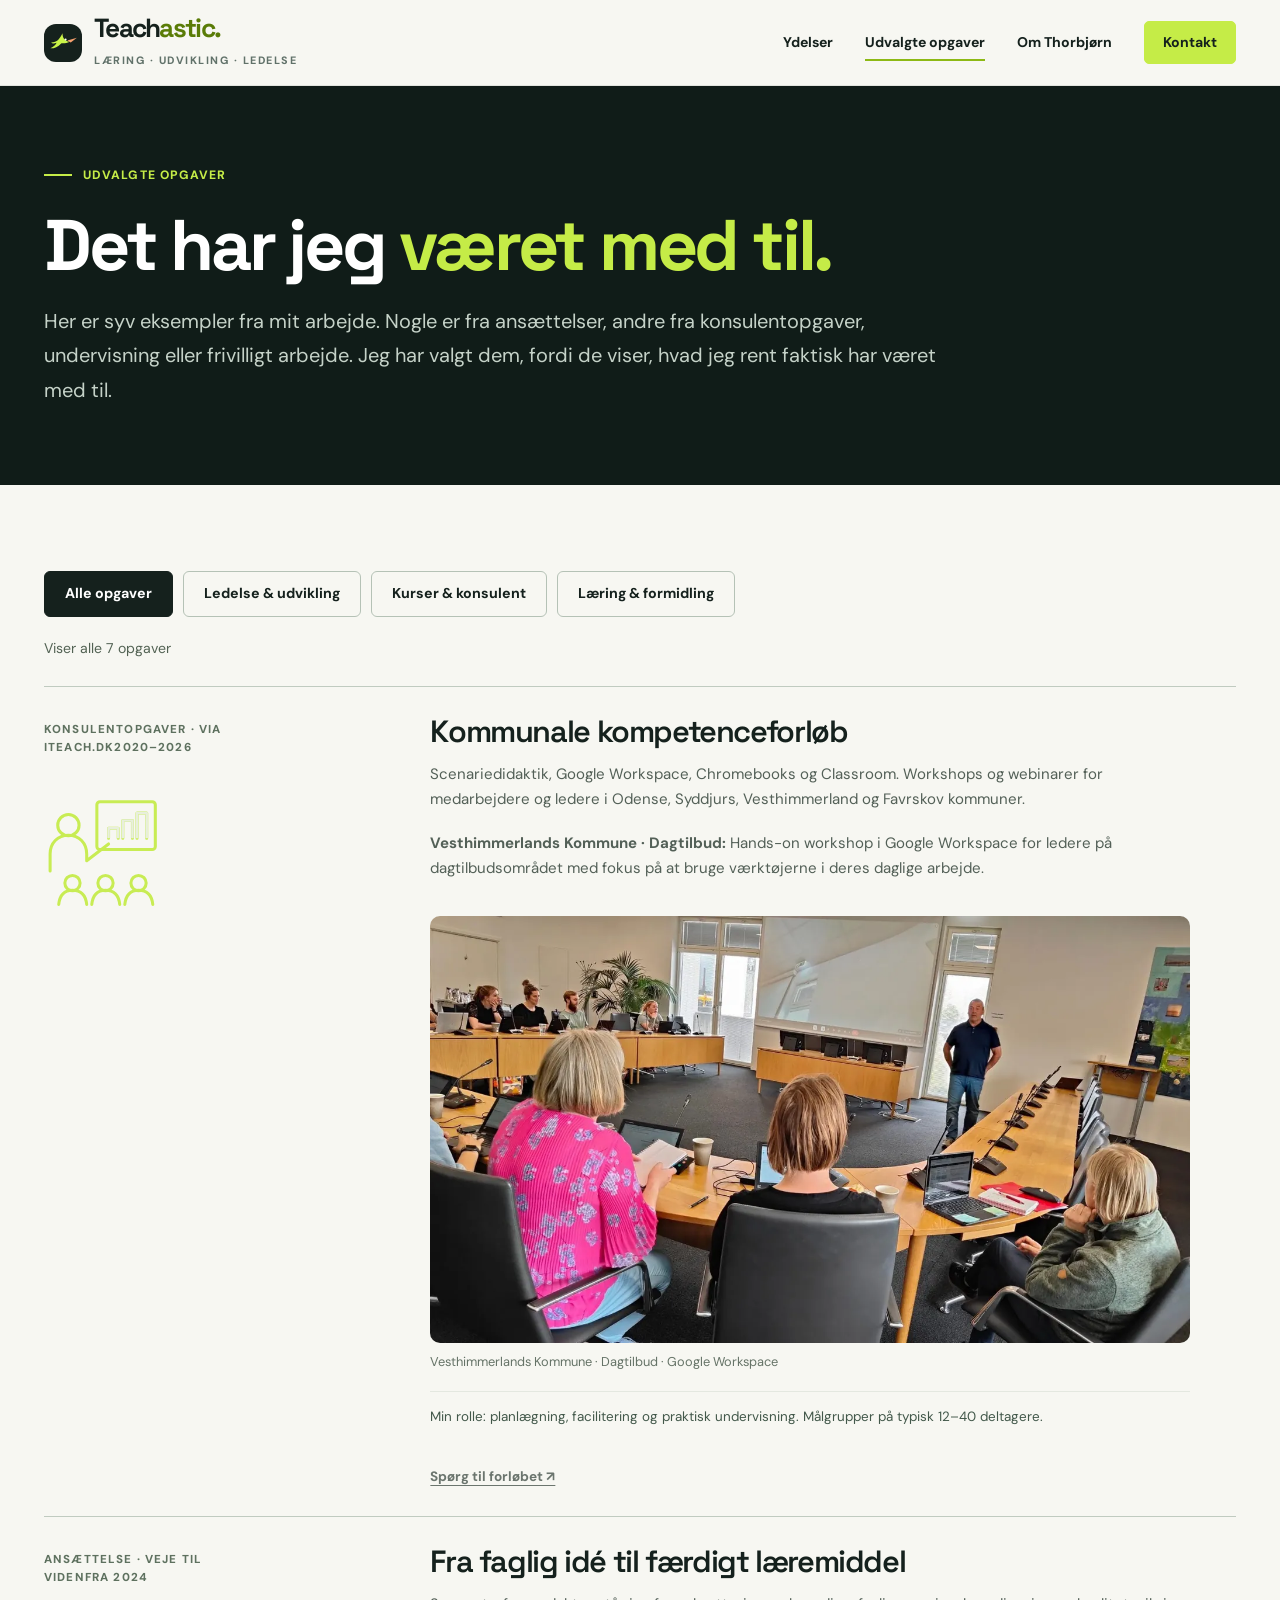
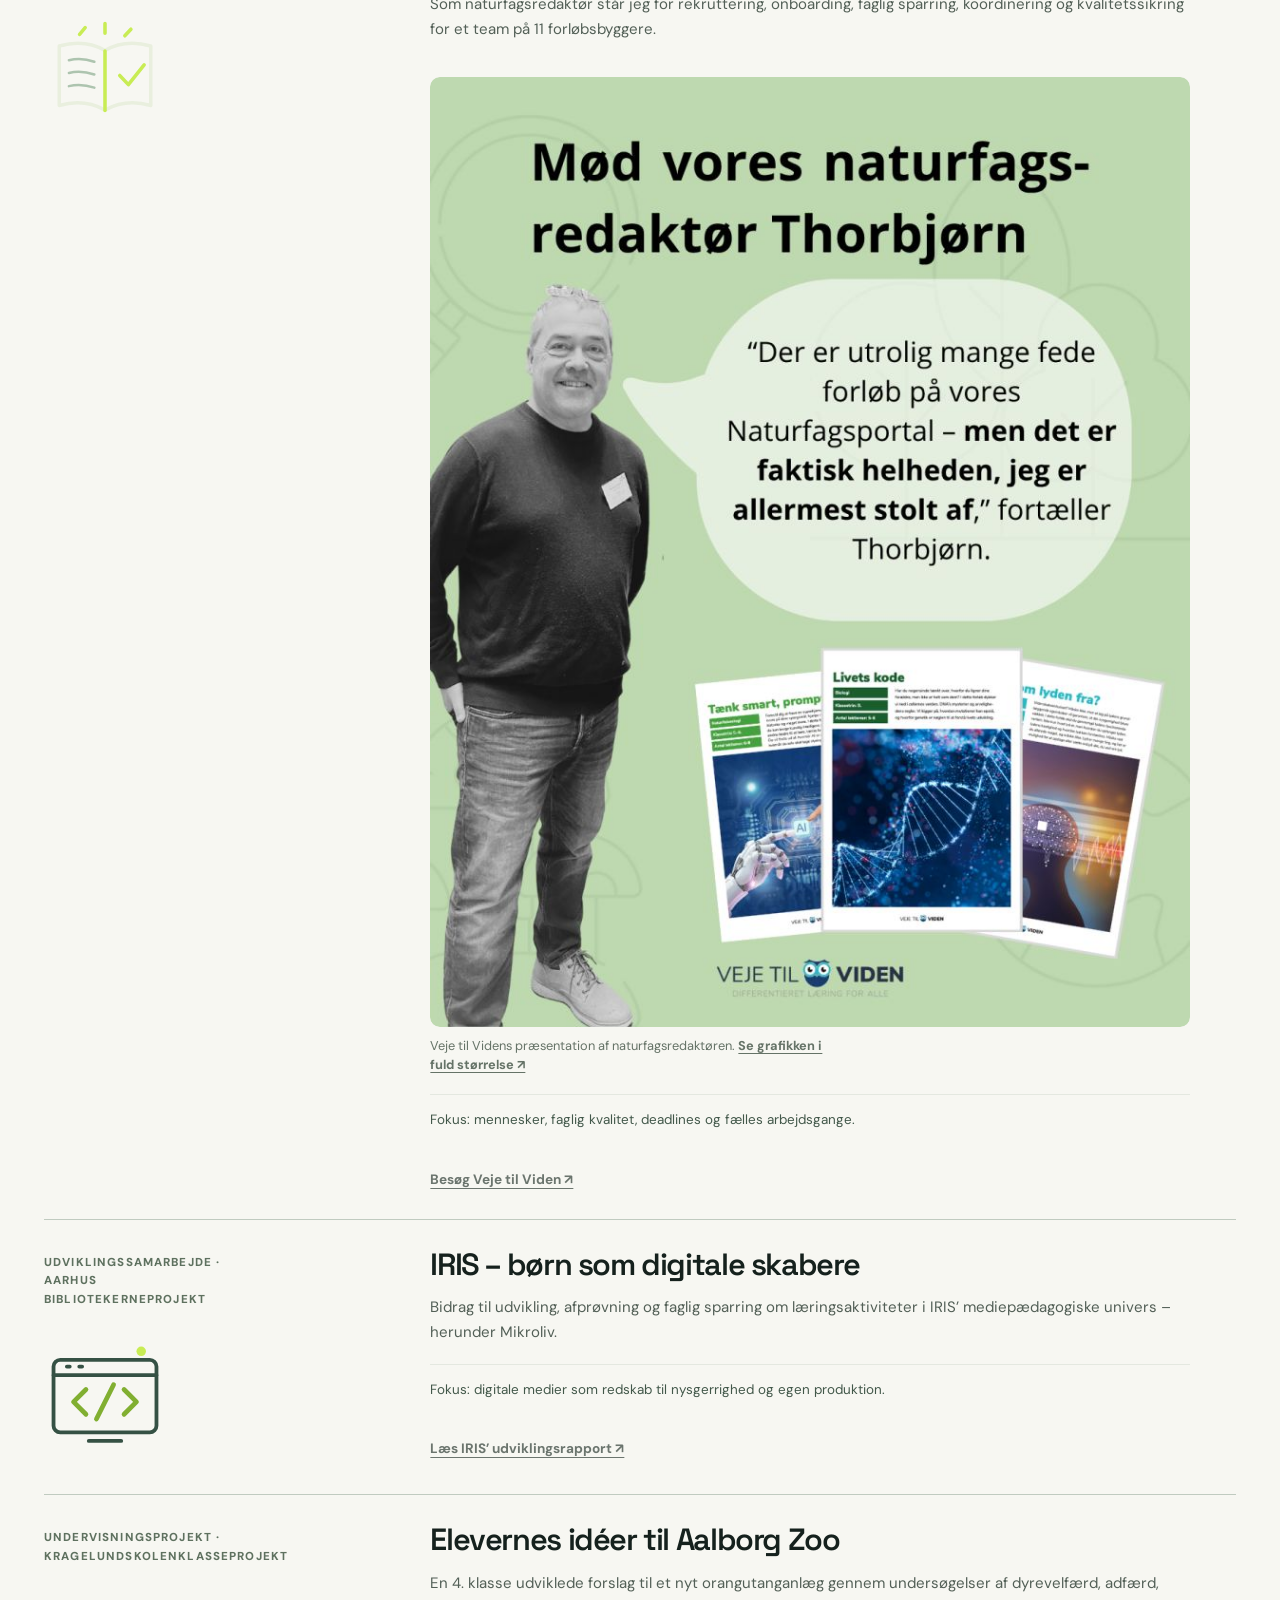
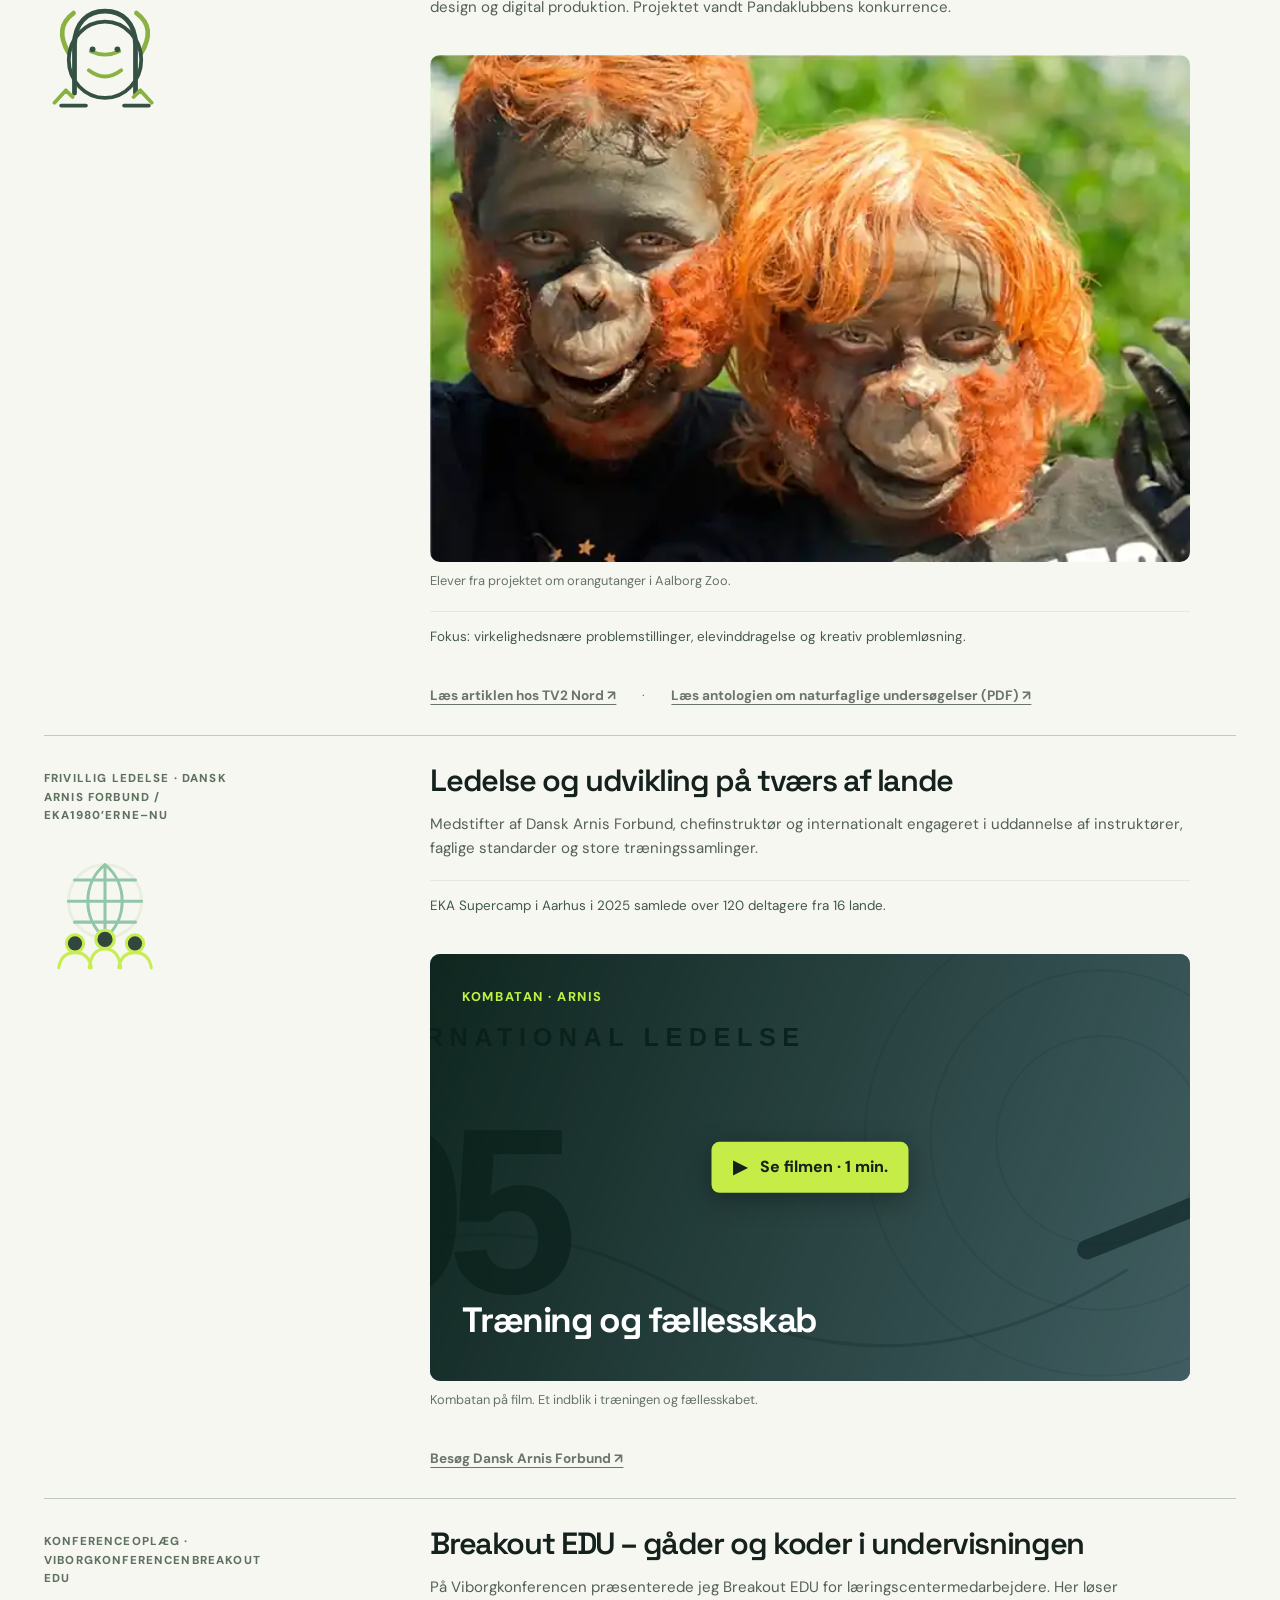
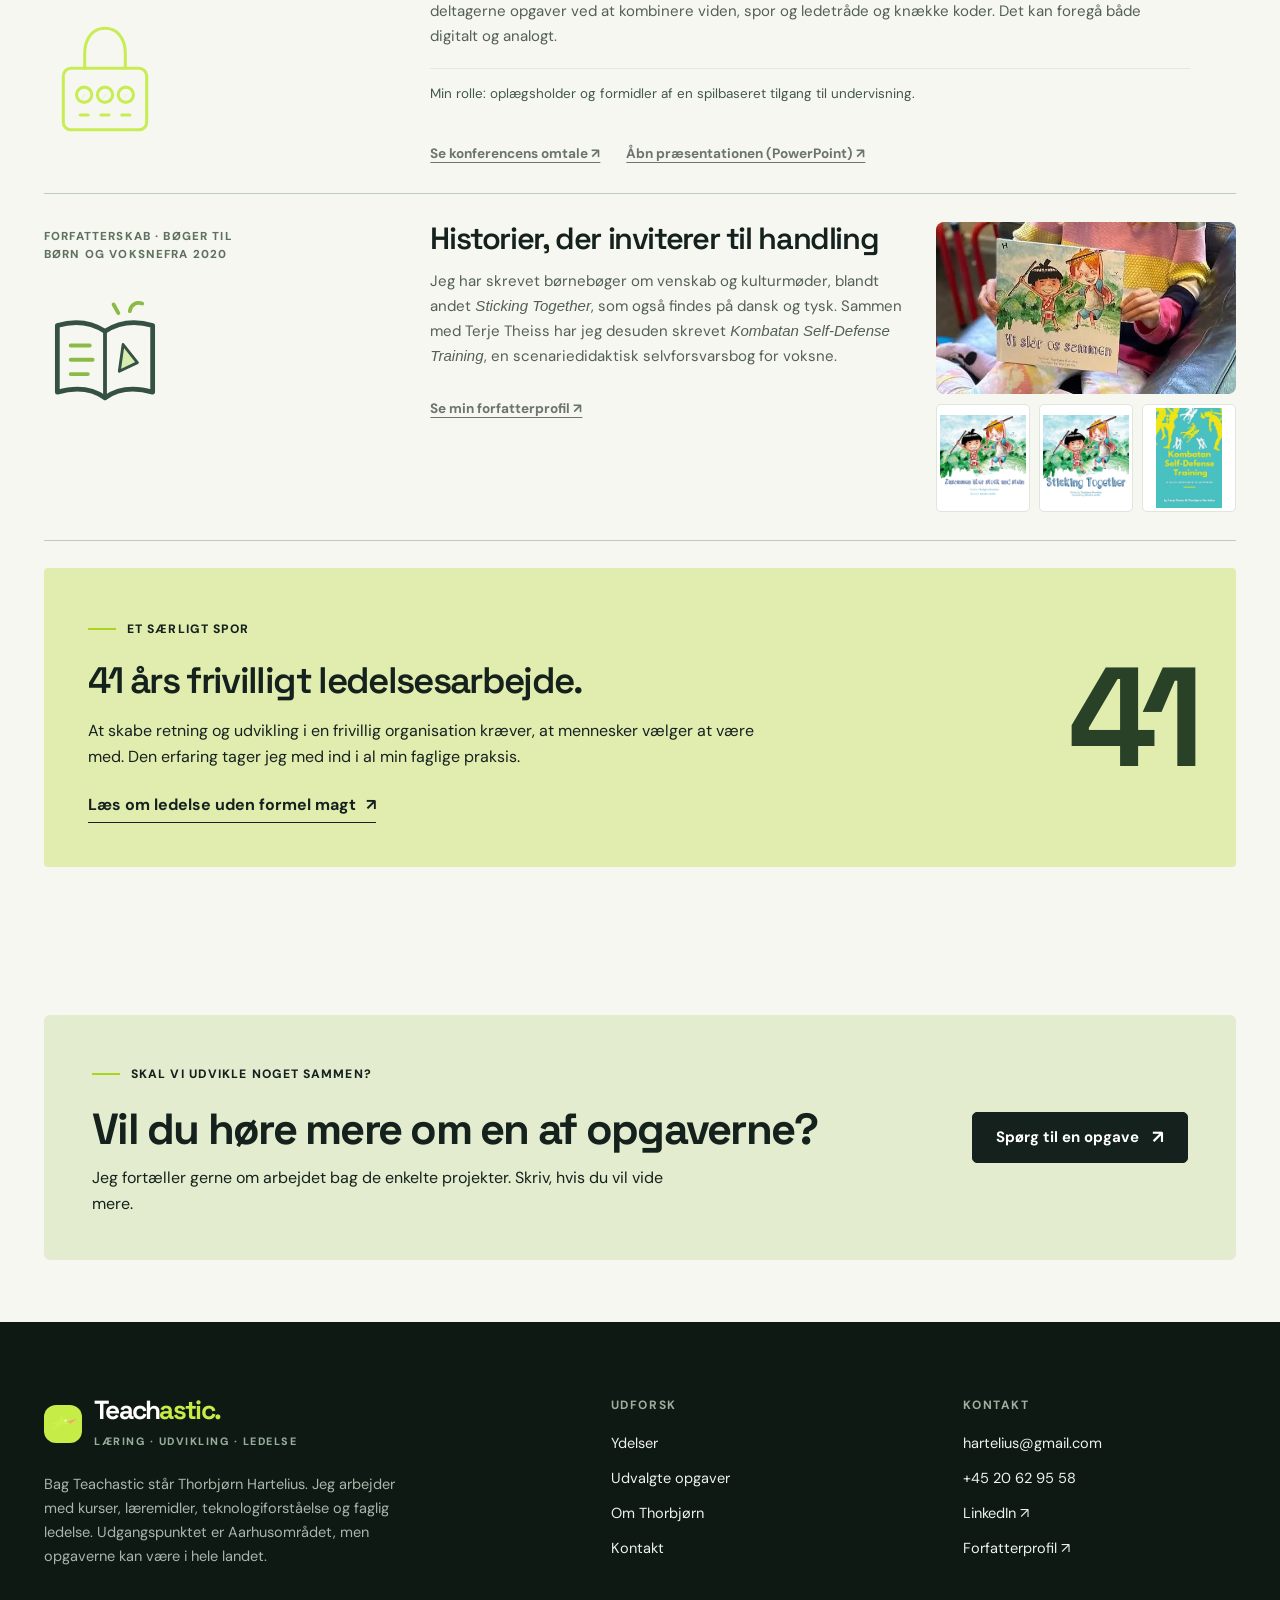
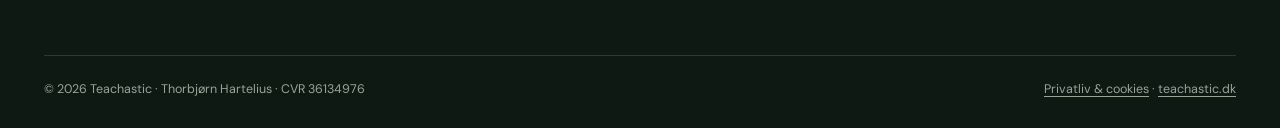
==== commit c1213fc8: "Vis forfatterskab med originale bogforsider og scenariedidaktisk selvforsvarsbog" ====
--- a/cases.html
+++ b/cases.html
@@ -9,4 +9,4 @@
 <p class="case-video-status" data-video-status role="status" aria-live="polite"></p>
 </div>
 <figcaption>Kombatan på film. Et indblik i træningen og fællesskabet.</figcaption>
-</figure><div class="portfolio-bottom"><a href="http://kombatan-arnis.dk/" target="_blank" rel="noopener noreferrer">Besøg Dansk Arnis Forbund ↗</a></div></article><article class="portfolio-card" data-category="formidling konsulent" id="viborg"><div class="case-aside"><div class="case-label"><span>Konferenceoplæg · Viborgkonferencen</span><span>Breakout EDU</span></div><img class="case-aside-icon" src="assets/icon-breakout.svg" alt="" role="presentation" width="122" height="122" loading="lazy" decoding="async"></div><h3>Breakout EDU – gåder og koder i undervisningen</h3><p>På Viborgkonferencen præsenterede jeg Breakout EDU for læringscentermedarbejdere. Her løser deltagerne opgaver ved at kombinere viden, spor og ledetråde og knække koder. Det kan foregå både digitalt og analogt.</p><p class="portfolio-focus">Min rolle: oplægsholder og formidler af en spilbaseret tilgang til undervisning.</p><div class="portfolio-bottom"><a href="https://viborgkonferencen.dk/tidligere-konferencer/2019-2/oplaegsholdere-2018/breakout-edu/" target="_blank" rel="noopener noreferrer">Se konferencens omtale ↗</a><a href="https://viborgkonferencen.dk/wp-content/uploads/2019/03/Breakout-Edu-Viborgkonferencen.pptx" target="_blank" rel="noopener noreferrer">Åbn præsentationen (PowerPoint) ↗</a></div></article><article class="portfolio-card" data-category="formidling" id="forfatter"><div class="case-aside"><div class="case-label"><span>Forfatterskab · Tiny Kingdom Press</span><span>Fra 2020</span></div><img class="case-aside-icon" src="assets/icon-fortaelling.svg" alt="" role="presentation" width="122" height="122" loading="lazy" decoding="async"></div><h3>Historier, der inviterer til handling</h3><p>Børnebøger om venskab, kulturmøder og læring, udviklet fra idé og fortælling til færdig udgivelse. Her mødes min interesse for didaktik og storytelling.</p><p class="portfolio-focus">Blandt titlerne er Sticking Together og Vi slår os sammen.</p><div class="portfolio-bottom"><a href="https://bogbrancheguiden.dk/profil/thorbjoern-hartelius/" target="_blank" rel="noopener noreferrer">Se min forfatterprofil ↗</a></div></article></div><div class="case-highlight"><div><span class="eyebrow">Et særligt spor</span><h3>41 års frivilligt ledelsesarbejde.</h3><p>At skabe retning og udvikling i en frivillig organisation kræver, at mennesker vælger at være med. Den erfaring tager jeg med ind i al min faglige praksis.</p><a class="text-link" href="om.html#frivillig">Læs om ledelse uden formel magt <span aria-hidden="true">↗</span></a></div><div class="large-number" aria-label="41 år">41</div></div></div></section><section class="section-sm"><div class="container"><div class="cta-band"><div><span class="eyebrow">Skal vi udvikle noget sammen?</span><h2>Vil du høre mere om en af opgaverne?</h2><p>Jeg fortæller gerne om arbejdet bag de enkelte projekter. Skriv, hvis du vil vide mere.</p></div><div class="button-row"><a class="button button-dark" href="kontakt.html">Spørg til en opgave <span class="arrow" aria-hidden="true">↗</span></a></div></div></div></section></main><footer class="footer"><div class="container"><div class="footer-grid"><div><a class="brand" href="index.html" aria-label="Teachastic – til forsiden"><span class="brand-icon"><img src="assets/teachastic-bird.svg" alt="" width="33" height="33"></span><span><span class="brand-name">Teach<span class="accent">astic.</span></span><span class="brand-caption">Læring · Udvikling · Ledelse</span></span></a><p class="footer-about">Bag Teachastic står Thorbjørn Hartelius. Jeg arbejder med kurser, læremidler, teknologiforståelse og faglig ledelse. Udgangspunktet er Aarhusområdet, men opgaverne kan være i hele landet.</p></div><div><h4>Udforsk</h4><div class="footer-links"><a href="ydelser.html">Ydelser</a><a href="cases.html">Udvalgte opgaver</a><a href="om.html">Om Thorbjørn</a><a href="kontakt.html">Kontakt</a></div></div><div><h4>Kontakt</h4><div class="footer-links"><a href="mailto:hartelius@gmail.com">hartelius@gmail.com</a><a href="tel:+4520629558">+45 20 62 95 58</a><a href="https://www.linkedin.com/in/thorbj%C3%B8rnhartelius/" target="_blank" rel="noopener noreferrer">LinkedIn ↗</a><a href="https://bogbrancheguiden.dk/profil/thorbjoern-hartelius/" target="_blank" rel="noopener noreferrer">Forfatterprofil ↗</a></div></div></div><div class="footer-bottom"><span>© <span id="year">2026</span> Teachastic · Thorbjørn Hartelius · CVR 36134976</span><span><a href="privatliv.html">Privatliv &amp; cookies</a> · <a href="https://www.teachastic.dk/" rel="home">teachastic.dk</a></span></div></div></footer><button type="button" class="back-to-top" aria-label="Til toppen" title="Til toppen">↑</button></body></html>+</figure><div class="portfolio-bottom"><a href="http://kombatan-arnis.dk/" target="_blank" rel="noopener noreferrer">Besøg Dansk Arnis Forbund ↗</a></div></article><article class="portfolio-card" data-category="formidling konsulent" id="viborg"><div class="case-aside"><div class="case-label"><span>Konferenceoplæg · Viborgkonferencen</span><span>Breakout EDU</span></div><img class="case-aside-icon" src="assets/icon-breakout.svg" alt="" role="presentation" width="122" height="122" loading="lazy" decoding="async"></div><h3>Breakout EDU – gåder og koder i undervisningen</h3><p>På Viborgkonferencen præsenterede jeg Breakout EDU for læringscentermedarbejdere. Her løser deltagerne opgaver ved at kombinere viden, spor og ledetråde og knække koder. Det kan foregå både digitalt og analogt.</p><p class="portfolio-focus">Min rolle: oplægsholder og formidler af en spilbaseret tilgang til undervisning.</p><div class="portfolio-bottom"><a href="https://viborgkonferencen.dk/tidligere-konferencer/2019-2/oplaegsholdere-2018/breakout-edu/" target="_blank" rel="noopener noreferrer">Se konferencens omtale ↗</a><a href="https://viborgkonferencen.dk/wp-content/uploads/2019/03/Breakout-Edu-Viborgkonferencen.pptx" target="_blank" rel="noopener noreferrer">Åbn præsentationen (PowerPoint) ↗</a></div></article><article class="portfolio-card portfolio-card--author" data-category="formidling" id="forfatter"><div class="case-aside"><div class="case-label"><span>Forfatterskab · Bøger til børn og voksne</span><span>Fra 2020</span></div><img class="case-aside-icon" src="assets/icon-fortaelling.svg" alt="" role="presentation" width="122" height="122" loading="lazy" decoding="async"></div><div class="author-case-layout"><div class="author-case-copy"><h3>Historier, der inviterer til handling</h3><p>Jeg har skrevet børnebøger om venskab og kulturmøder, blandt andet <em>Sticking Together</em>, som også findes på dansk og tysk. Sammen med Terje Theiss har jeg desuden skrevet <em>Kombatan Self-Defense Training</em>, en scenariedidaktisk selvforsvarsbog for voksne.</p><div class="portfolio-bottom"><a href="https://bogbrancheguiden.dk/profil/thorbjoern-hartelius/" target="_blank" rel="noopener noreferrer">Se min forfatterprofil ↗</a></div></div><figure class="author-case-gallery"><img class="author-case-feature" src="assets/forfatter-barn-med-bog.webp" alt="Barn holder den danske børnebog Vi slår os sammen" width="535" height="572" loading="lazy" decoding="async"><div class="author-case-covers" role="group" aria-label="Tre bogforsider"><img src="assets/forfatter-tysk-udgave.webp" alt="Den tyske børnebog Zusammen über Stock und Stein" width="420" height="420" loading="lazy" decoding="async"><img src="assets/forfatter-engelsk-udgave.webp" alt="Den engelske børnebog Sticking Together" width="420" height="420" loading="lazy" decoding="async"><img src="assets/forfatter-kombatan-selvforsvar.webp" alt="Kombatan Self-Defense Training – en scenariedidaktisk selvforsvarsbog for voksne" width="300" height="449" loading="lazy" decoding="async"></div></figure></div></article></div><div class="case-highlight"><div><span class="eyebrow">Et særligt spor</span><h3>41 års frivilligt ledelsesarbejde.</h3><p>At skabe retning og udvikling i en frivillig organisation kræver, at mennesker vælger at være med. Den erfaring tager jeg med ind i al min faglige praksis.</p><a class="text-link" href="om.html#frivillig">Læs om ledelse uden formel magt <span aria-hidden="true">↗</span></a></div><div class="large-number" aria-label="41 år">41</div></div></div></section><section class="section-sm"><div class="container"><div class="cta-band"><div><span class="eyebrow">Skal vi udvikle noget sammen?</span><h2>Vil du høre mere om en af opgaverne?</h2><p>Jeg fortæller gerne om arbejdet bag de enkelte projekter. Skriv, hvis du vil vide mere.</p></div><div class="button-row"><a class="button button-dark" href="kontakt.html">Spørg til en opgave <span class="arrow" aria-hidden="true">↗</span></a></div></div></div></section></main><footer class="footer"><div class="container"><div class="footer-grid"><div><a class="brand" href="index.html" aria-label="Teachastic – til forsiden"><span class="brand-icon"><img src="assets/teachastic-bird.svg" alt="" width="33" height="33"></span><span><span class="brand-name">Teach<span class="accent">astic.</span></span><span class="brand-caption">Læring · Udvikling · Ledelse</span></span></a><p class="footer-about">Bag Teachastic står Thorbjørn Hartelius. Jeg arbejder med kurser, læremidler, teknologiforståelse og faglig ledelse. Udgangspunktet er Aarhusområdet, men opgaverne kan være i hele landet.</p></div><div><h4>Udforsk</h4><div class="footer-links"><a href="ydelser.html">Ydelser</a><a href="cases.html">Udvalgte opgaver</a><a href="om.html">Om Thorbjørn</a><a href="kontakt.html">Kontakt</a></div></div><div><h4>Kontakt</h4><div class="footer-links"><a href="mailto:hartelius@gmail.com">hartelius@gmail.com</a><a href="tel:+4520629558">+45 20 62 95 58</a><a href="https://www.linkedin.com/in/thorbj%C3%B8rnhartelius/" target="_blank" rel="noopener noreferrer">LinkedIn ↗</a><a href="https://bogbrancheguiden.dk/profil/thorbjoern-hartelius/" target="_blank" rel="noopener noreferrer">Forfatterprofil ↗</a></div></div></div><div class="footer-bottom"><span>© <span id="year">2026</span> Teachastic · Thorbjørn Hartelius · CVR 36134976</span><span><a href="privatliv.html">Privatliv &amp; cookies</a> · <a href="https://www.teachastic.dk/" rel="home">teachastic.dk</a></span></div></div></footer><button type="button" class="back-to-top" aria-label="Til toppen" title="Til toppen">↑</button></body></html>
--- a/assets/style.css
+++ b/assets/style.css
@@ -394,3 +394,18 @@
 .portfolio-video .case-video-status{position:absolute;bottom:10px;left:16px;right:16px;color:#fff;font-size:.82rem;text-shadow:0 1px 3px #000;pointer-events:none}
 .portfolio-video figcaption{font-size:.8rem;color:#657367;line-height:1.55;margin-top:9px}
 @media(max-width:580px){.portfolio-card .portfolio-video{margin:15px 0 20px}.portfolio-video .case-video-start{padding:10px 13px;font-size:.87rem;gap:8px}.portfolio-video .case-video-kicker{font-size:.7rem}}
+
+
+/* Forfattercase · kompakt boggalleri med originale fotos og omslag */
+.portfolio-card--author .author-case-layout{grid-column:2;display:grid;grid-template-columns:minmax(0,1fr) minmax(225px,300px);gap:28px;align-items:start;width:100%;min-width:0}
+.portfolio-card--author .author-case-copy{min-width:0}
+.portfolio-card--author .author-case-copy h3{margin:0 0 14px}
+.portfolio-card--author .author-case-copy p{margin:0 0 15px;max-width:62ch}
+.portfolio-card--author .author-case-copy .portfolio-bottom{grid-column:auto;margin-top:20px}
+.portfolio-card--author .author-case-gallery{margin:0;min-width:0;width:100%}
+.portfolio-card--author .author-case-feature{display:block;width:100%;height:172px;object-fit:cover;object-position:center 47%;border-radius:8px}
+.portfolio-card--author .author-case-covers{display:grid;grid-template-columns:repeat(3,minmax(0,1fr));align-items:center;gap:9px;margin-top:10px}
+.portfolio-card--author .author-case-covers img{display:block;box-sizing:border-box;width:100%;height:108px;object-fit:contain;background:#fff;border:1px solid #e0e6dd;border-radius:5px;padding:3px}
+@media(max-width:1120px){.portfolio-card--author .author-case-layout{grid-template-columns:minmax(0,1fr) minmax(210px,260px);gap:20px}}
+@media(max-width:720px){.portfolio-card--author .author-case-layout{grid-template-columns:1fr;gap:18px}.portfolio-card--author .author-case-gallery{max-width:360px}.portfolio-card--author .author-case-feature{height:175px}}
+@media(max-width:580px){.portfolio-card--author .author-case-layout{grid-column:auto}.portfolio-card--author .author-case-gallery{max-width:350px}}
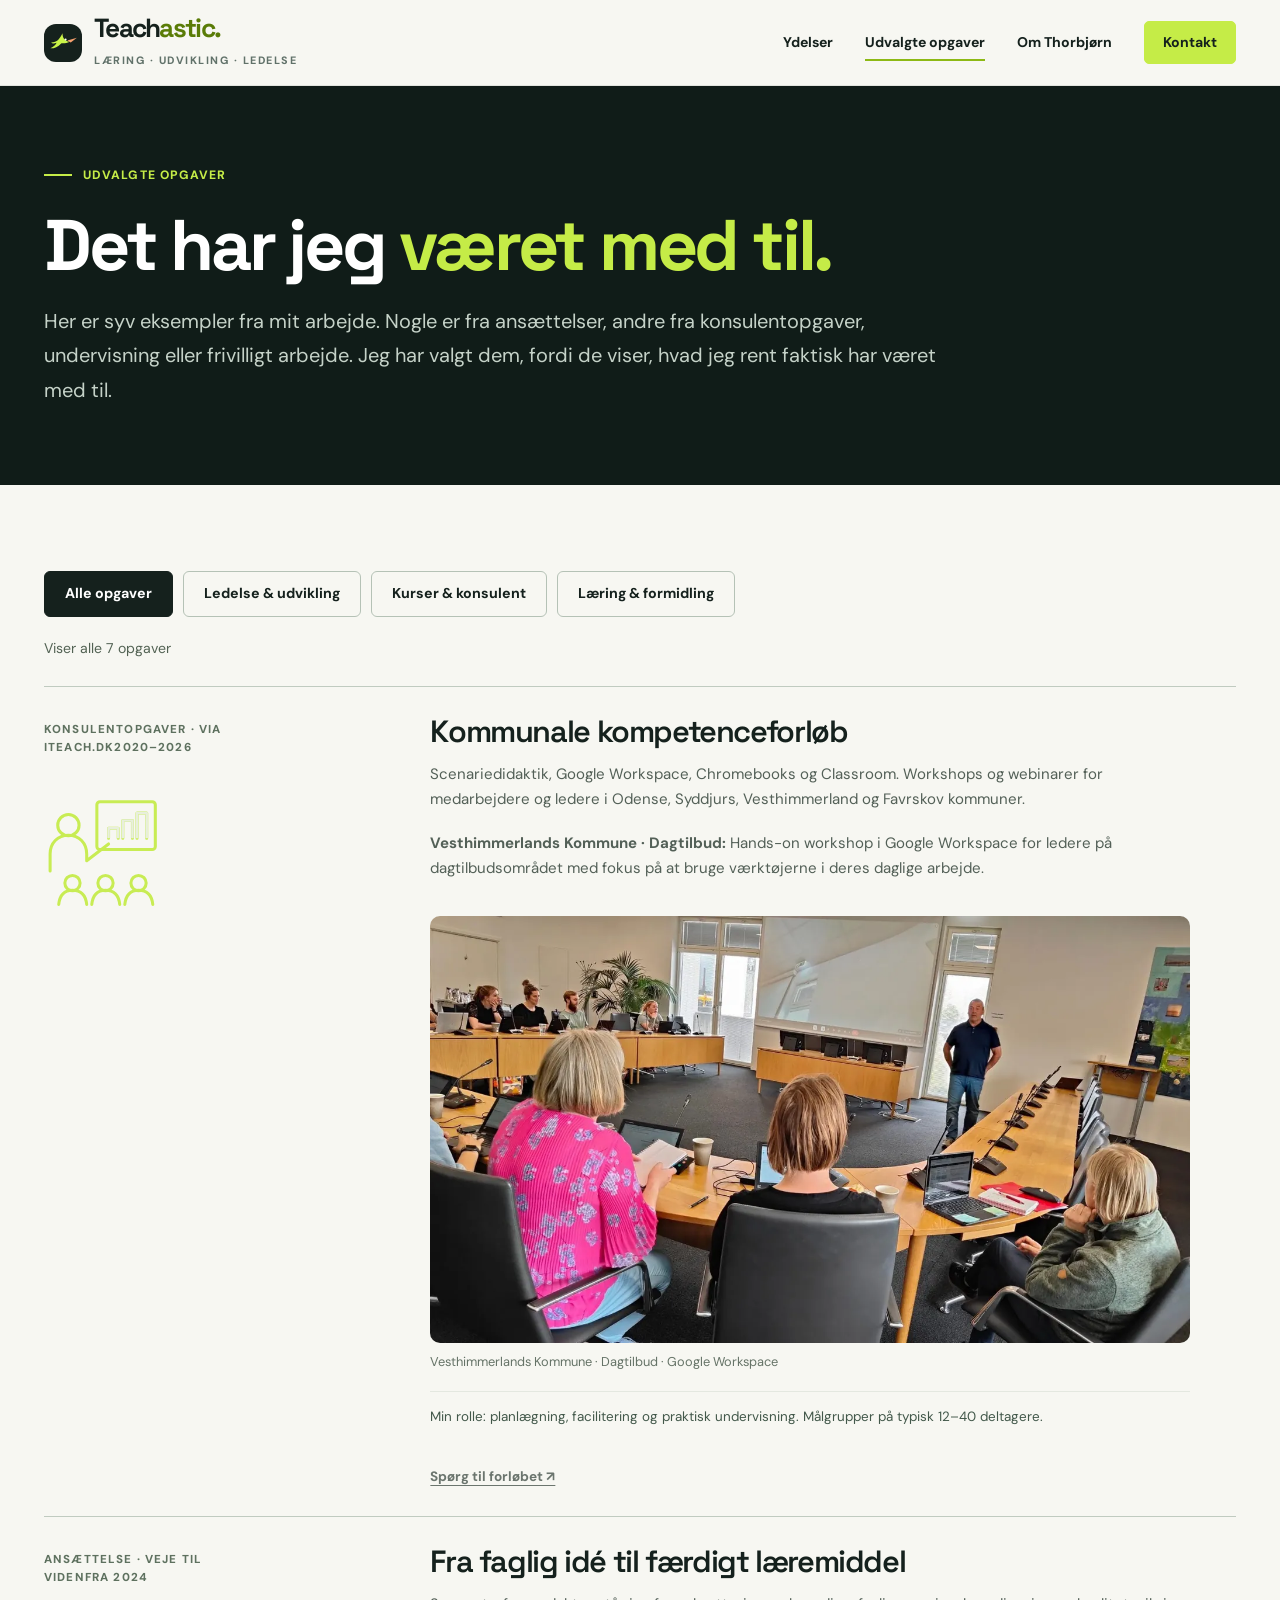
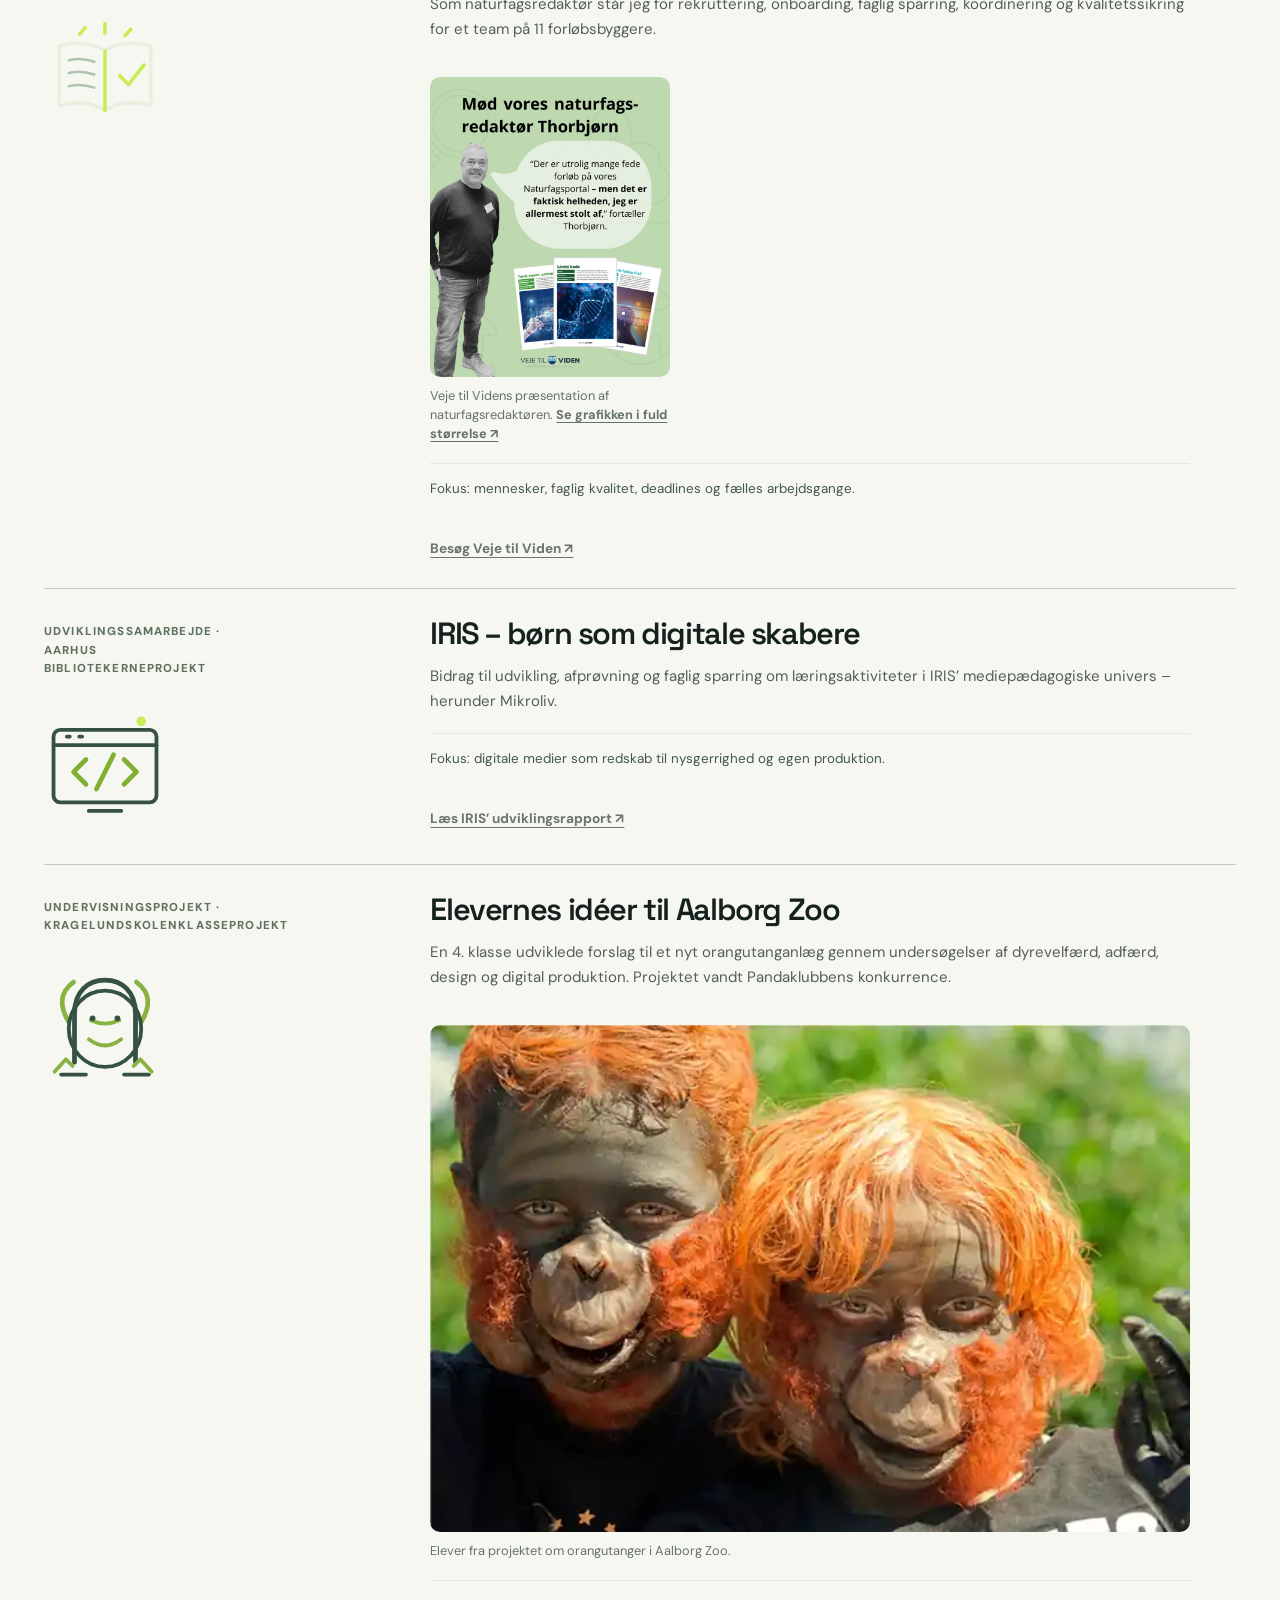
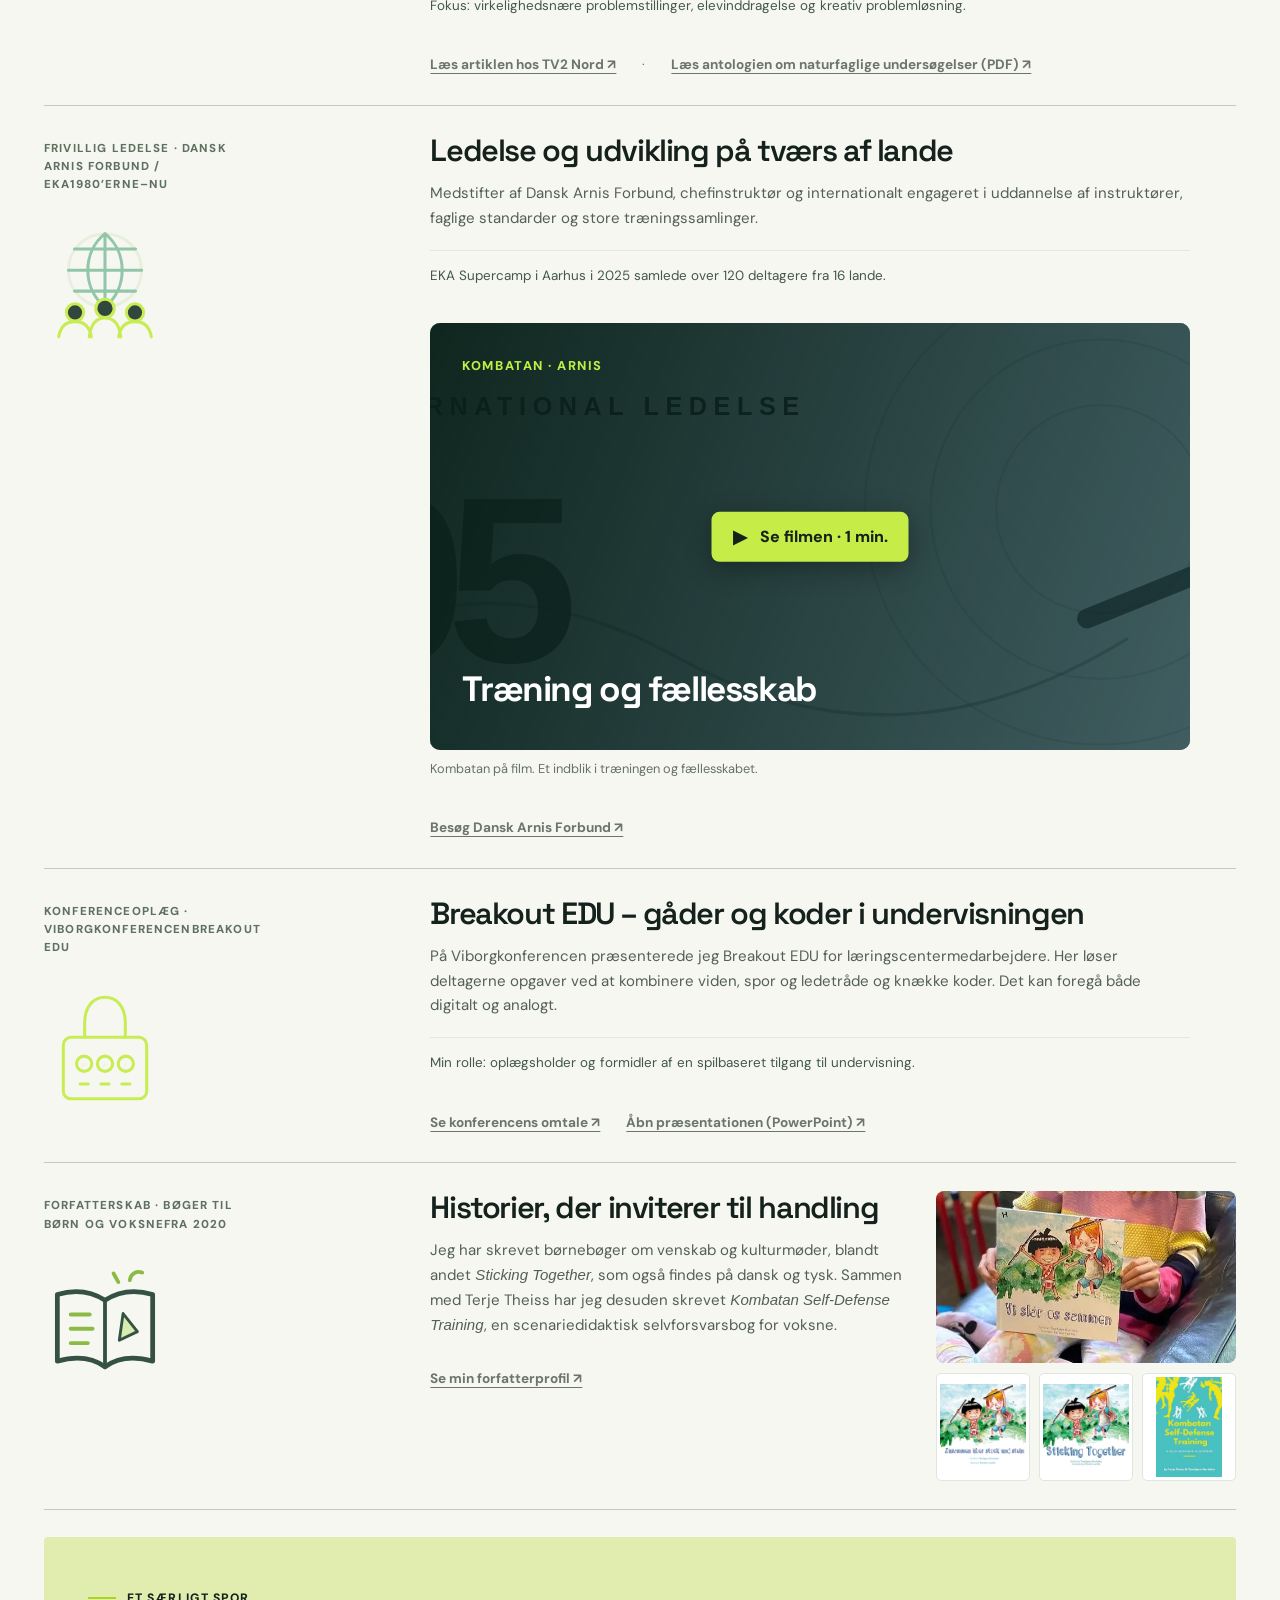
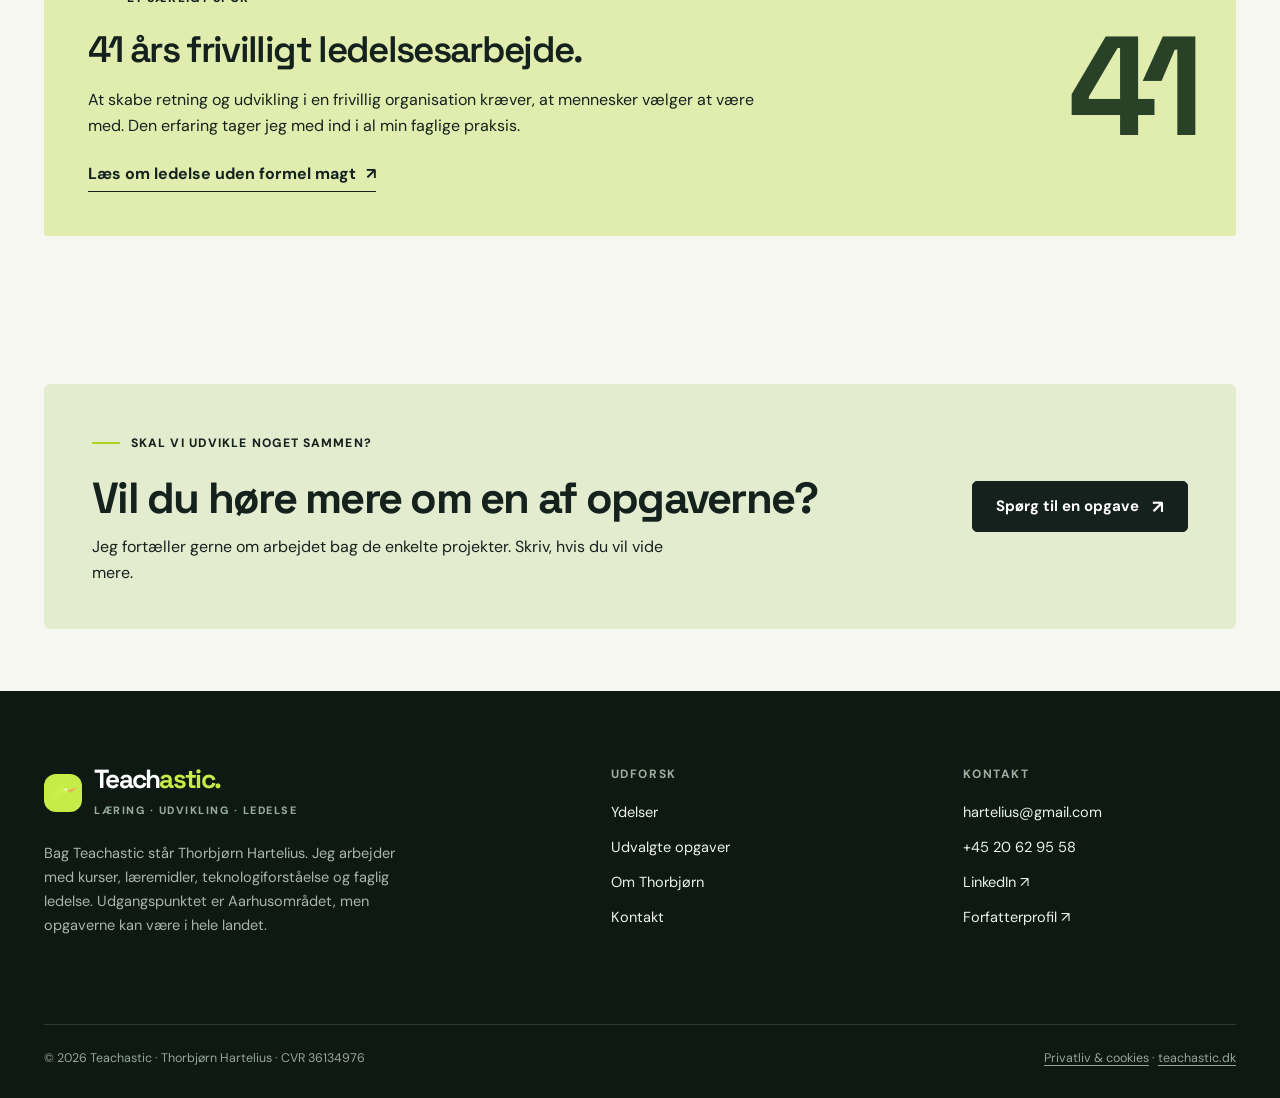
==== commit d78c8c42: "Sørg for kompakt Veje til Viden-plakat og frisk stylesheet på casesiden" ====
--- a/cases.html
+++ b/cases.html
@@ -1,4 +1,4 @@
-<!doctype html><html lang="da"><head><meta charset="utf-8"><meta name="viewport" content="width=device-width,initial-scale=1"><meta name="theme-color" content="#101c18"><meta name="description" content="Konkrete projekter fra Thorbjørn Hartelius: kommunale konsulentforløb, Veje til Viden, IRIS, Aalborg Zoo, internationalt frivilligt lederskab og forfatterskab."><title>Udvalgte opgaver og cases | Teachastic</title><link rel="canonical" href="https://www.teachastic.dk/cases.html"><meta property="og:type" content="website"><meta property="og:locale" content="da_DK"><meta property="og:title" content="Udvalgte opgaver og cases | Teachastic"><meta property="og:description" content="Konkrete projekter fra Thorbjørn Hartelius: kommunale konsulentforløb, Veje til Viden, IRIS, Aalborg Zoo, internationalt frivilligt lederskab og forfatterskab."><meta property="og:url" content="https://www.teachastic.dk/cases.html"><link rel="icon" type="image/svg+xml" href="assets/favicon.svg"><link rel="stylesheet" href="assets/style.css"><script src="assets/site.js" defer></script><script src="assets/kombatan-video.js" defer></script><script type="application/ld+json">{"@context": "https://schema.org", "@type": "ProfessionalService", "name": "Teachastic", "url": "https://www.teachastic.dk/", "description": "Læring, kompetenceudvikling og ledelse i praksis", "founder": {"@type": "Person", "name": "Thorbjørn Hartelius"}, "areaServed": "Danmark", "email": "hartelius@gmail.com", "telephone": "+45 20 62 95 58"}</script></head><body><a href="#main" class="skip-link">Gå til indhold</a><header class="site-header"><div class="container nav-shell"><a class="brand" href="index.html" aria-label="Teachastic – til forsiden"><span class="brand-icon"><img src="assets/teachastic-bird.svg" alt="" width="33" height="33"></span><span><span class="brand-name">Teach<span class="accent">astic.</span></span><span class="brand-caption">Læring · Udvikling · Ledelse</span></span></a><button type="button" class="menu-toggle" aria-label="Åbn menu" aria-expanded="false" aria-controls="main-navigation"><svg viewBox="0 0 24 24" fill="none" stroke="currentColor" stroke-width="2" aria-hidden="true"><path d="M4 7h16M4 12h16M4 17h16"/></svg></button><nav class="nav-links" id="main-navigation" aria-label="Hovednavigation"><a href="ydelser.html">Ydelser</a><a href="cases.html" aria-current="page">Udvalgte opgaver</a><a href="om.html">Om Thorbjørn</a><a href="kontakt.html" class="button button-solid">Kontakt</a></nav></div></header><main id="main"><section class="page-hero"><div class="container"><span class="eyebrow on-dark">Udvalgte opgaver</span><h1>Det har jeg <em>været med til.</em></h1><p>Her er syv eksempler fra mit arbejde. Nogle er fra ansættelser, andre fra konsulentopgaver, undervisning eller frivilligt arbejde. Jeg har valgt dem, fordi de viser, hvad jeg rent faktisk har været med til.</p></div></section><section class="section"><div class="container"><div class="case-filter" role="group" aria-label="Filtrér opgaver"><button type="button" class="filter-btn" data-filter="alle" aria-pressed="true">Alle opgaver</button><button type="button" class="filter-btn" data-filter="ledelse" aria-pressed="false">Ledelse &amp; udvikling</button><button type="button" class="filter-btn" data-filter="konsulent" aria-pressed="false">Kurser &amp; konsulent</button><button type="button" class="filter-btn" data-filter="formidling" aria-pressed="false">Læring &amp; formidling</button></div><p class="filter-result" id="case-filter-status" aria-live="polite" aria-atomic="true">Viser alle 7 opgaver</p><h2 class="sr-only">Udvalgte projekter og opgaver</h2><div class="portfolio-grid"><article class="portfolio-card" data-category="konsulent" id="kommuner"><div class="case-aside"><div class="case-label"><span>Konsulentopgaver · via iTeach.dk</span><span>2020–2026</span></div><img class="case-aside-icon" src="assets/icon-kursus.svg" alt="" role="presentation" width="122" height="122" loading="lazy" decoding="async"></div><h3>Kommunale kompetenceforløb</h3><p>Scenariedidaktik, Google Workspace, Chromebooks og Classroom. Workshops og webinarer for medarbejdere og ledere i Odense, Syddjurs, Vesthimmerland og Favrskov kommuner.</p><p><strong>Vesthimmerlands Kommune · Dagtilbud:</strong> Hands-on workshop i Google Workspace for ledere på dagtilbudsområdet med fokus på at bruge værktøjerne i deres daglige arbejde.</p><figure class="portfolio-photo"><img class="portfolio-photo-image" src="assets/teachastic-vesthimmerland-workspace.webp" alt="Google Workspace-workshop for ledere på dagtilbudsområdet i Vesthimmerlands Kommune" width="1300" height="731" loading="lazy" decoding="async"><figcaption>Vesthimmerlands Kommune · Dagtilbud · Google Workspace</figcaption></figure><p class="portfolio-focus">Min rolle: planlægning, facilitering og praktisk undervisning. Målgrupper på typisk 12–40 deltagere.</p><div class="portfolio-bottom"><a href="kontakt.html">Spørg til forløbet ↗</a></div></article><article class="portfolio-card" data-category="ledelse" id="veje"><div class="case-aside"><div class="case-label"><span>Ansættelse · Veje til Viden</span><span>Fra 2024</span></div><img class="case-aside-icon" src="assets/icon-redaktion.svg" alt="" role="presentation" width="122" height="122" loading="lazy" decoding="async"></div><h3>Fra faglig idé til færdigt læremiddel</h3><p>Som naturfagsredaktør står jeg for rekruttering, onboarding, faglig sparring, koordinering og kvalitetssikring for et team på 11 forløbsbyggere.</p><figure class="portfolio-photo portfolio-photo--portrait"><a class="portfolio-photo-link" href="assets/veje-til-viden-naturfagsredaktoer-original.jpg" target="_blank" rel="noopener noreferrer" aria-label="Åbn Veje til Videns plakat i fuld størrelse"><img class="portfolio-photo-image" src="assets/veje-til-viden-naturfagsredaktoer-original.jpg" alt="Veje til Videns portræt af naturfagsredaktør Thorbjørn Hartelius med et citat om helheden i naturfagsportalen og tre eksempler på naturfaglige undervisningsforløb" width="800" height="1000" loading="lazy" decoding="async"></a><figcaption>Veje til Videns præsentation af naturfagsredaktøren. <a href="assets/veje-til-viden-naturfagsredaktoer-original.jpg" target="_blank" rel="noopener noreferrer">Se grafikken i fuld størrelse ↗</a></figcaption></figure><p class="portfolio-focus">Fokus: mennesker, faglig kvalitet, deadlines og fælles arbejdsgange.</p><div class="portfolio-bottom"><a href="https://vejetilviden.com/" target="_blank" rel="noopener noreferrer">Besøg Veje til Viden ↗</a></div></article><article class="portfolio-card" data-category="formidling" id="iris"><div class="case-aside"><div class="case-label"><span>Udviklingssamarbejde · Aarhus Bibliotekerne</span><span>Projekt</span></div><img class="case-aside-icon" src="assets/icon-iris.svg" alt="" role="presentation" width="122" height="122" loading="lazy" decoding="async"></div><h3>IRIS – børn som digitale skabere</h3><p>Bidrag til udvikling, afprøvning og faglig sparring om læringsaktiviteter i IRIS’ mediepædagogiske univers – herunder Mikroliv.</p><p class="portfolio-focus">Fokus: digitale medier som redskab til nysgerrighed og egen produktion.</p><div class="portfolio-bottom"><a href="https://iris.aarhus.dk/om-iris/rapport-fra-udviklingen-af-projektet" target="_blank" rel="noopener noreferrer">Læs IRIS’ udviklingsrapport ↗</a></div></article><article class="portfolio-card" data-category="formidling" id="zooprojekt"><div class="case-aside"><div class="case-label"><span>Undervisningsprojekt · Kragelundskolen</span><span>Klasseprojekt</span></div><img class="case-aside-icon" src="assets/icon-zoo.svg" alt="" role="presentation" width="122" height="122" loading="lazy" decoding="async"></div><h3>Elevernes idéer til Aalborg Zoo</h3><p>En 4. klasse udviklede forslag til et nyt orangutanganlæg gennem undersøgelser af dyrevelfærd, adfærd, design og digital produktion. Projektet vandt Pandaklubbens konkurrence.</p><figure class="portfolio-photo zoo-photo"><img class="portfolio-photo-image" src="assets/teachastic-aalborg-zoo-elever.webp" alt="To elever udklædt som orangutanger i forbindelse med et skoleprojekt om Aalborg Zoo" width="640" height="427" loading="lazy" decoding="async"><figcaption>Elever fra projektet om orangutanger i Aalborg Zoo.</figcaption></figure><p class="portfolio-focus">Fokus: virkelighedsnære problemstillinger, elevinddragelse og kreativ problemløsning.</p><div class="portfolio-bottom"><a href="https://www.tv2nord.dk/nordjylland/klassefest-med-orangutanger" target="_blank" rel="noopener noreferrer">Læs artiklen hos TV2 Nord ↗</a> · <a href="https://fysik-kemi.dk/wp-content/uploads/2026/05/Antologien-Naturfaglige-undersoegelser-didaktik-motivation-og-hverdagsrealisme_2026.pdf" target="_blank" rel="noopener noreferrer">Læs antologien om naturfaglige undersøgelser (PDF) ↗</a></div></article><article class="portfolio-card" data-category="ledelse" id="arnis"><div class="case-aside"><div class="case-label"><span>Frivillig ledelse · Dansk Arnis Forbund / EKA</span><span>1980’erne–nu</span></div><img class="case-aside-icon" src="assets/icon-international.svg" alt="" role="presentation" width="122" height="122" loading="lazy" decoding="async"></div><h3>Ledelse og udvikling på tværs af lande</h3><p>Medstifter af Dansk Arnis Forbund, chefinstruktør og internationalt engageret i uddannelse af instruktører, faglige standarder og store træningssamlinger.</p><p class="portfolio-focus">EKA Supercamp i Aarhus i 2025 samlede over 120 deltagere fra 16 lande.</p><figure class="portfolio-video">
+<!doctype html><html lang="da"><head><meta charset="utf-8"><meta name="viewport" content="width=device-width,initial-scale=1"><meta name="theme-color" content="#101c18"><meta name="description" content="Konkrete projekter fra Thorbjørn Hartelius: kommunale konsulentforløb, Veje til Viden, IRIS, Aalborg Zoo, internationalt frivilligt lederskab og forfatterskab."><title>Udvalgte opgaver og cases | Teachastic</title><link rel="canonical" href="https://www.teachastic.dk/cases.html"><meta property="og:type" content="website"><meta property="og:locale" content="da_DK"><meta property="og:title" content="Udvalgte opgaver og cases | Teachastic"><meta property="og:description" content="Konkrete projekter fra Thorbjørn Hartelius: kommunale konsulentforløb, Veje til Viden, IRIS, Aalborg Zoo, internationalt frivilligt lederskab og forfatterskab."><meta property="og:url" content="https://www.teachastic.dk/cases.html"><link rel="icon" type="image/svg+xml" href="assets/favicon.svg"><link rel="stylesheet" href="assets/style.css?v=20261109-portrait-240"><script src="assets/site.js" defer></script><script src="assets/kombatan-video.js" defer></script><script type="application/ld+json">{"@context": "https://schema.org", "@type": "ProfessionalService", "name": "Teachastic", "url": "https://www.teachastic.dk/", "description": "Læring, kompetenceudvikling og ledelse i praksis", "founder": {"@type": "Person", "name": "Thorbjørn Hartelius"}, "areaServed": "Danmark", "email": "hartelius@gmail.com", "telephone": "+45 20 62 95 58"}</script></head><body><a href="#main" class="skip-link">Gå til indhold</a><header class="site-header"><div class="container nav-shell"><a class="brand" href="index.html" aria-label="Teachastic – til forsiden"><span class="brand-icon"><img src="assets/teachastic-bird.svg" alt="" width="33" height="33"></span><span><span class="brand-name">Teach<span class="accent">astic.</span></span><span class="brand-caption">Læring · Udvikling · Ledelse</span></span></a><button type="button" class="menu-toggle" aria-label="Åbn menu" aria-expanded="false" aria-controls="main-navigation"><svg viewBox="0 0 24 24" fill="none" stroke="currentColor" stroke-width="2" aria-hidden="true"><path d="M4 7h16M4 12h16M4 17h16"/></svg></button><nav class="nav-links" id="main-navigation" aria-label="Hovednavigation"><a href="ydelser.html">Ydelser</a><a href="cases.html" aria-current="page">Udvalgte opgaver</a><a href="om.html">Om Thorbjørn</a><a href="kontakt.html" class="button button-solid">Kontakt</a></nav></div></header><main id="main"><section class="page-hero"><div class="container"><span class="eyebrow on-dark">Udvalgte opgaver</span><h1>Det har jeg <em>været med til.</em></h1><p>Her er syv eksempler fra mit arbejde. Nogle er fra ansættelser, andre fra konsulentopgaver, undervisning eller frivilligt arbejde. Jeg har valgt dem, fordi de viser, hvad jeg rent faktisk har været med til.</p></div></section><section class="section"><div class="container"><div class="case-filter" role="group" aria-label="Filtrér opgaver"><button type="button" class="filter-btn" data-filter="alle" aria-pressed="true">Alle opgaver</button><button type="button" class="filter-btn" data-filter="ledelse" aria-pressed="false">Ledelse &amp; udvikling</button><button type="button" class="filter-btn" data-filter="konsulent" aria-pressed="false">Kurser &amp; konsulent</button><button type="button" class="filter-btn" data-filter="formidling" aria-pressed="false">Læring &amp; formidling</button></div><p class="filter-result" id="case-filter-status" aria-live="polite" aria-atomic="true">Viser alle 7 opgaver</p><h2 class="sr-only">Udvalgte projekter og opgaver</h2><div class="portfolio-grid"><article class="portfolio-card" data-category="konsulent" id="kommuner"><div class="case-aside"><div class="case-label"><span>Konsulentopgaver · via iTeach.dk</span><span>2020–2026</span></div><img class="case-aside-icon" src="assets/icon-kursus.svg" alt="" role="presentation" width="122" height="122" loading="lazy" decoding="async"></div><h3>Kommunale kompetenceforløb</h3><p>Scenariedidaktik, Google Workspace, Chromebooks og Classroom. Workshops og webinarer for medarbejdere og ledere i Odense, Syddjurs, Vesthimmerland og Favrskov kommuner.</p><p><strong>Vesthimmerlands Kommune · Dagtilbud:</strong> Hands-on workshop i Google Workspace for ledere på dagtilbudsområdet med fokus på at bruge værktøjerne i deres daglige arbejde.</p><figure class="portfolio-photo"><img class="portfolio-photo-image" src="assets/teachastic-vesthimmerland-workspace.webp" alt="Google Workspace-workshop for ledere på dagtilbudsområdet i Vesthimmerlands Kommune" width="1300" height="731" loading="lazy" decoding="async"><figcaption>Vesthimmerlands Kommune · Dagtilbud · Google Workspace</figcaption></figure><p class="portfolio-focus">Min rolle: planlægning, facilitering og praktisk undervisning. Målgrupper på typisk 12–40 deltagere.</p><div class="portfolio-bottom"><a href="kontakt.html">Spørg til forløbet ↗</a></div></article><article class="portfolio-card" data-category="ledelse" id="veje"><div class="case-aside"><div class="case-label"><span>Ansættelse · Veje til Viden</span><span>Fra 2024</span></div><img class="case-aside-icon" src="assets/icon-redaktion.svg" alt="" role="presentation" width="122" height="122" loading="lazy" decoding="async"></div><h3>Fra faglig idé til færdigt læremiddel</h3><p>Som naturfagsredaktør står jeg for rekruttering, onboarding, faglig sparring, koordinering og kvalitetssikring for et team på 11 forløbsbyggere.</p><figure class="portfolio-photo portfolio-photo--portrait" style="width:240px;max-width:100%;margin-left:0;margin-right:auto;"><a class="portfolio-photo-link" href="assets/veje-til-viden-naturfagsredaktoer-original.jpg" target="_blank" rel="noopener noreferrer" aria-label="Åbn Veje til Videns plakat i fuld størrelse"><img class="portfolio-photo-image" src="assets/veje-til-viden-naturfagsredaktoer-original.jpg" style="display:block;width:100%;max-width:240px;height:auto;aspect-ratio:4 / 5;object-fit:contain;" alt="Veje til Videns portræt af naturfagsredaktør Thorbjørn Hartelius med et citat om helheden i naturfagsportalen og tre eksempler på naturfaglige undervisningsforløb" width="800" height="1000" loading="lazy" decoding="async"></a><figcaption>Veje til Videns præsentation af naturfagsredaktøren. <a href="assets/veje-til-viden-naturfagsredaktoer-original.jpg" target="_blank" rel="noopener noreferrer">Se grafikken i fuld størrelse ↗</a></figcaption></figure><p class="portfolio-focus">Fokus: mennesker, faglig kvalitet, deadlines og fælles arbejdsgange.</p><div class="portfolio-bottom"><a href="https://vejetilviden.com/" target="_blank" rel="noopener noreferrer">Besøg Veje til Viden ↗</a></div></article><article class="portfolio-card" data-category="formidling" id="iris"><div class="case-aside"><div class="case-label"><span>Udviklingssamarbejde · Aarhus Bibliotekerne</span><span>Projekt</span></div><img class="case-aside-icon" src="assets/icon-iris.svg" alt="" role="presentation" width="122" height="122" loading="lazy" decoding="async"></div><h3>IRIS – børn som digitale skabere</h3><p>Bidrag til udvikling, afprøvning og faglig sparring om læringsaktiviteter i IRIS’ mediepædagogiske univers – herunder Mikroliv.</p><p class="portfolio-focus">Fokus: digitale medier som redskab til nysgerrighed og egen produktion.</p><div class="portfolio-bottom"><a href="https://iris.aarhus.dk/om-iris/rapport-fra-udviklingen-af-projektet" target="_blank" rel="noopener noreferrer">Læs IRIS’ udviklingsrapport ↗</a></div></article><article class="portfolio-card" data-category="formidling" id="zooprojekt"><div class="case-aside"><div class="case-label"><span>Undervisningsprojekt · Kragelundskolen</span><span>Klasseprojekt</span></div><img class="case-aside-icon" src="assets/icon-zoo.svg" alt="" role="presentation" width="122" height="122" loading="lazy" decoding="async"></div><h3>Elevernes idéer til Aalborg Zoo</h3><p>En 4. klasse udviklede forslag til et nyt orangutanganlæg gennem undersøgelser af dyrevelfærd, adfærd, design og digital produktion. Projektet vandt Pandaklubbens konkurrence.</p><figure class="portfolio-photo zoo-photo"><img class="portfolio-photo-image" src="assets/teachastic-aalborg-zoo-elever.webp" alt="To elever udklædt som orangutanger i forbindelse med et skoleprojekt om Aalborg Zoo" width="640" height="427" loading="lazy" decoding="async"><figcaption>Elever fra projektet om orangutanger i Aalborg Zoo.</figcaption></figure><p class="portfolio-focus">Fokus: virkelighedsnære problemstillinger, elevinddragelse og kreativ problemløsning.</p><div class="portfolio-bottom"><a href="https://www.tv2nord.dk/nordjylland/klassefest-med-orangutanger" target="_blank" rel="noopener noreferrer">Læs artiklen hos TV2 Nord ↗</a> · <a href="https://fysik-kemi.dk/wp-content/uploads/2026/05/Antologien-Naturfaglige-undersoegelser-didaktik-motivation-og-hverdagsrealisme_2026.pdf" target="_blank" rel="noopener noreferrer">Læs antologien om naturfaglige undersøgelser (PDF) ↗</a></div></article><article class="portfolio-card" data-category="ledelse" id="arnis"><div class="case-aside"><div class="case-label"><span>Frivillig ledelse · Dansk Arnis Forbund / EKA</span><span>1980’erne–nu</span></div><img class="case-aside-icon" src="assets/icon-international.svg" alt="" role="presentation" width="122" height="122" loading="lazy" decoding="async"></div><h3>Ledelse og udvikling på tværs af lande</h3><p>Medstifter af Dansk Arnis Forbund, chefinstruktør og internationalt engageret i uddannelse af instruktører, faglige standarder og store træningssamlinger.</p><p class="portfolio-focus">EKA Supercamp i Aarhus i 2025 samlede over 120 deltagere fra 16 lande.</p><figure class="portfolio-video">
 <div class="case-video-box" data-kombatan-video>
 <div class="case-video-cover">
 <span class="case-video-kicker">KOMBATAN · ARNIS</span>
--- a/assets/style.css
+++ b/assets/style.css
@@ -409,3 +409,23 @@
 @media(max-width:1120px){.portfolio-card--author .author-case-layout{grid-template-columns:minmax(0,1fr) minmax(210px,260px);gap:20px}}
 @media(max-width:720px){.portfolio-card--author .author-case-layout{grid-template-columns:1fr;gap:18px}.portfolio-card--author .author-case-gallery{max-width:360px}.portfolio-card--author .author-case-feature{height:175px}}
 @media(max-width:580px){.portfolio-card--author .author-case-layout{grid-column:auto}.portfolio-card--author .author-case-gallery{max-width:350px}}
+
+
+/* Veje til Viden: mindre plakat i casen. Den kan fortsat åbnes i fuld størrelse. */
+#veje .portfolio-photo--portrait{
+  width:min(100%,255px);
+  max-width:255px;
+  justify-self:start;
+}
+#veje .portfolio-photo--portrait .portfolio-photo-image{
+  width:100%;
+  height:auto;
+  aspect-ratio:4 / 5;
+  object-fit:contain;
+}
+@media(max-width:580px){
+  #veje .portfolio-photo--portrait{
+    width:min(100%,215px);
+    max-width:215px;
+  }
+}
